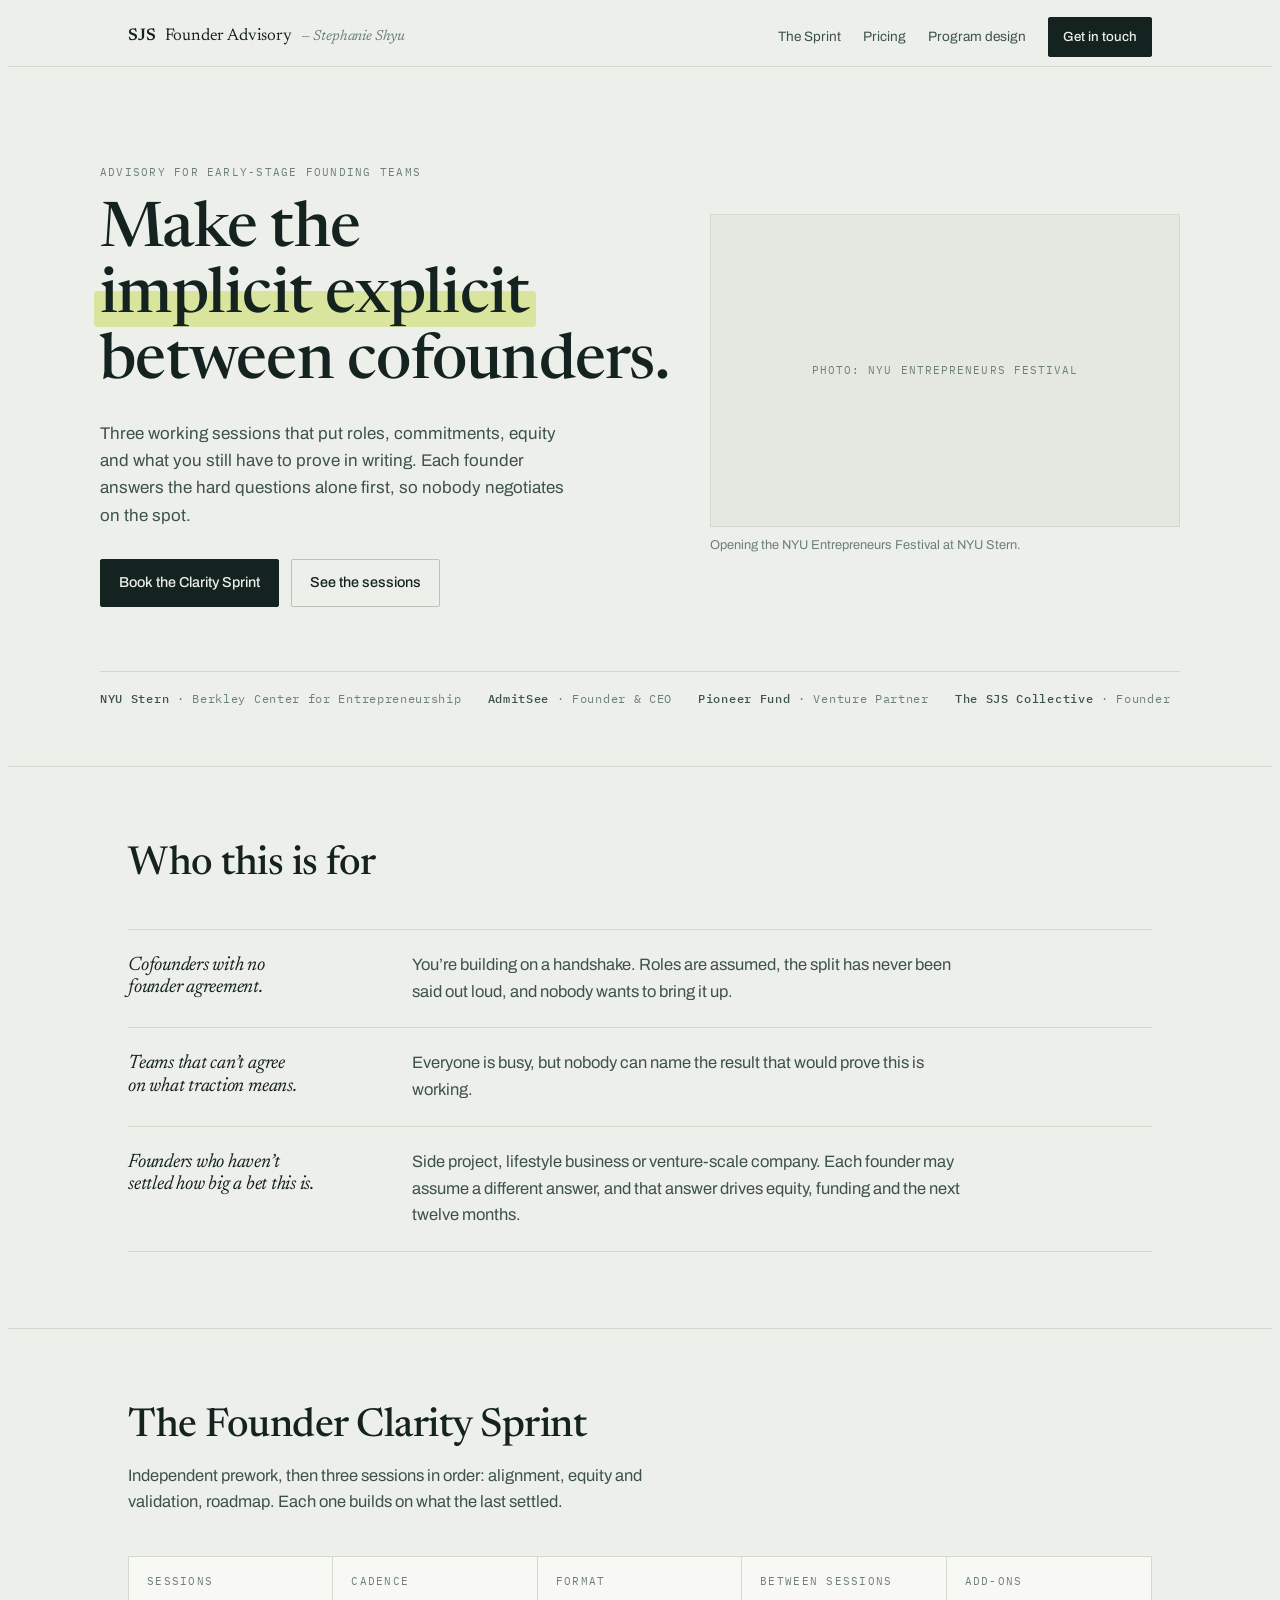
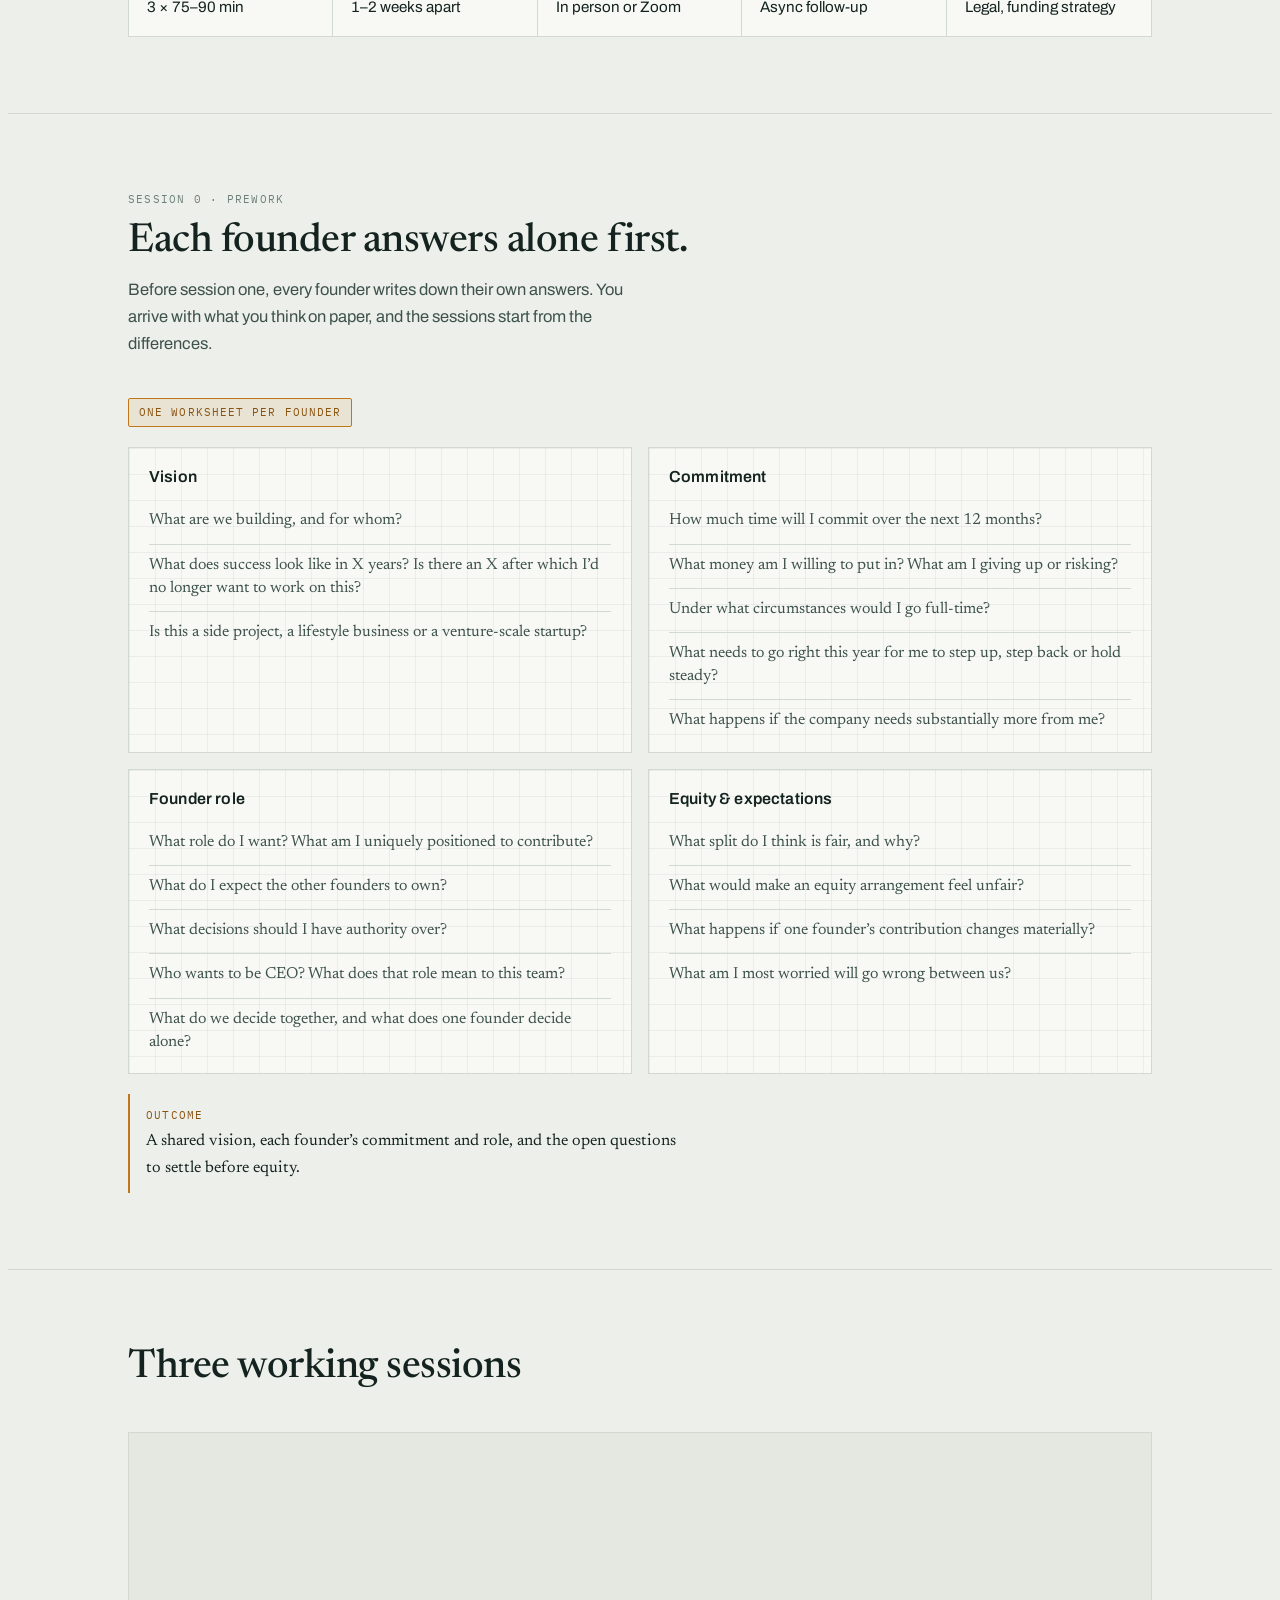
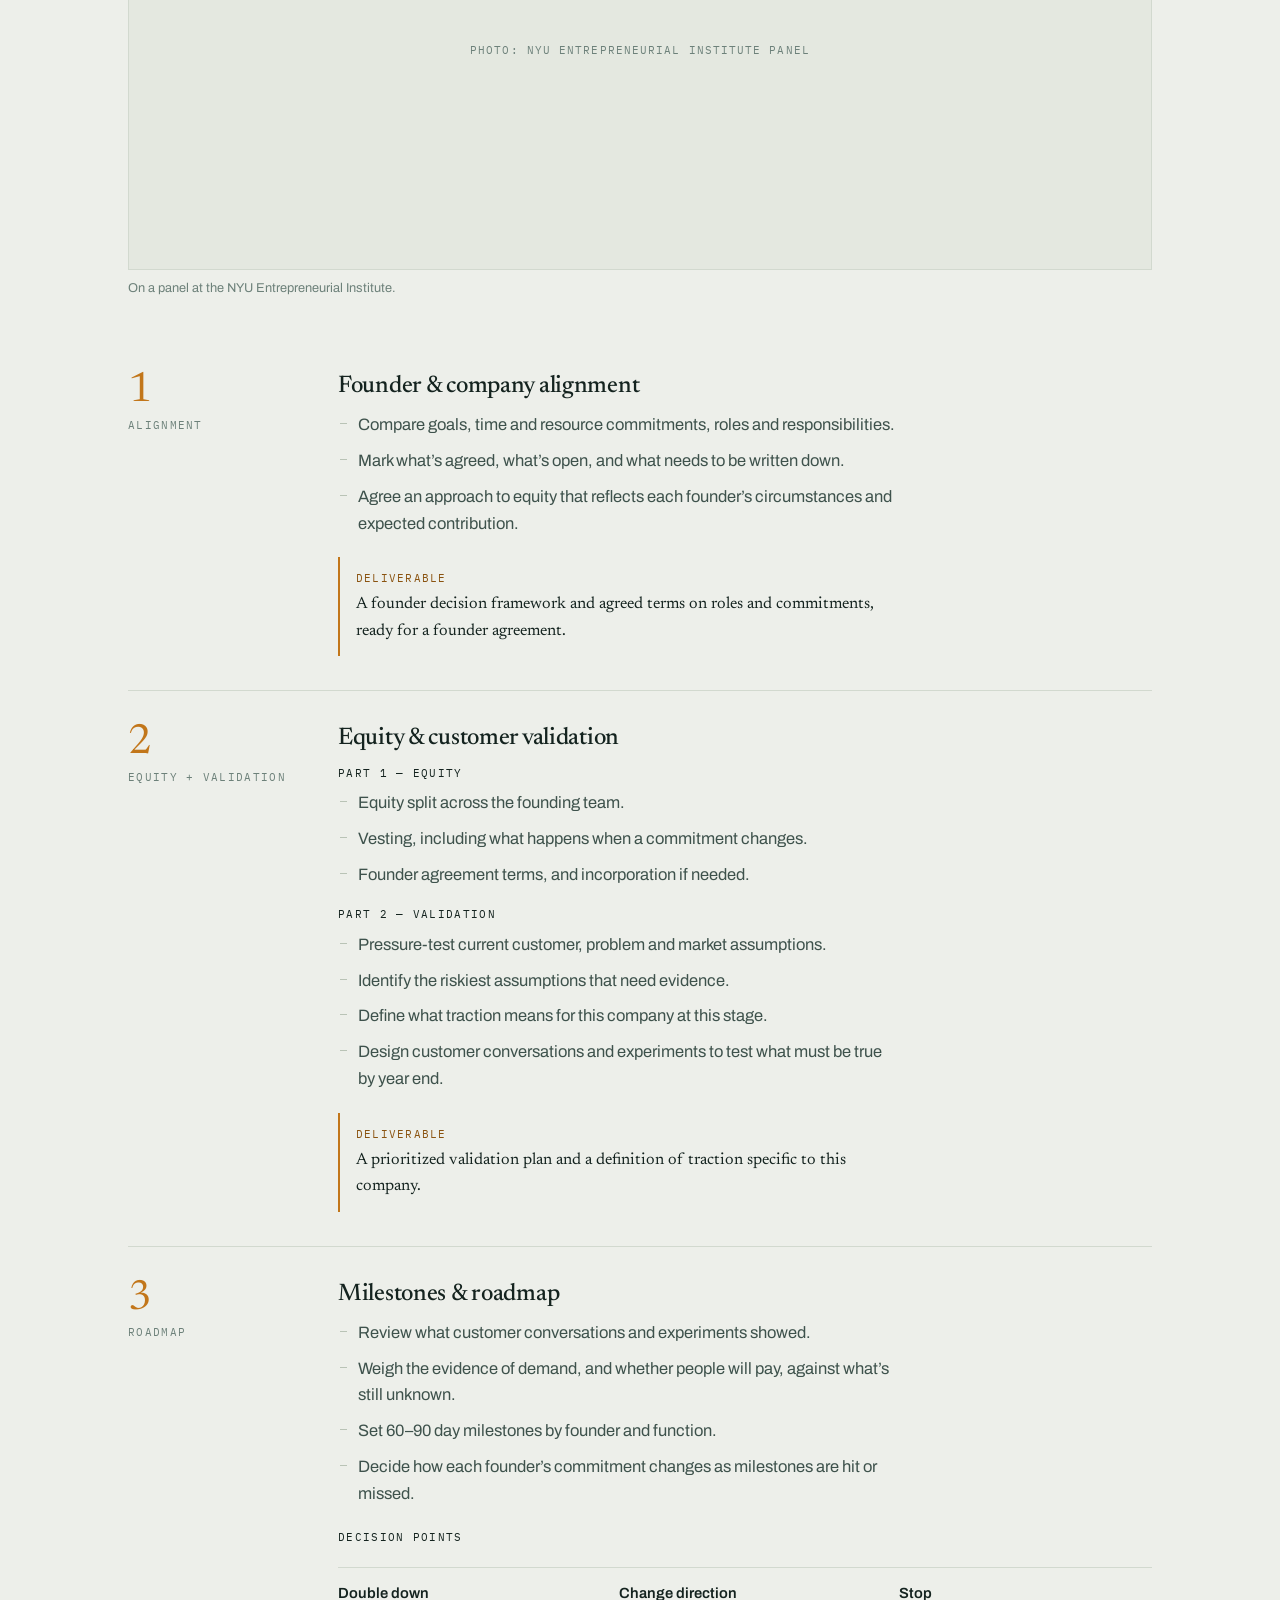
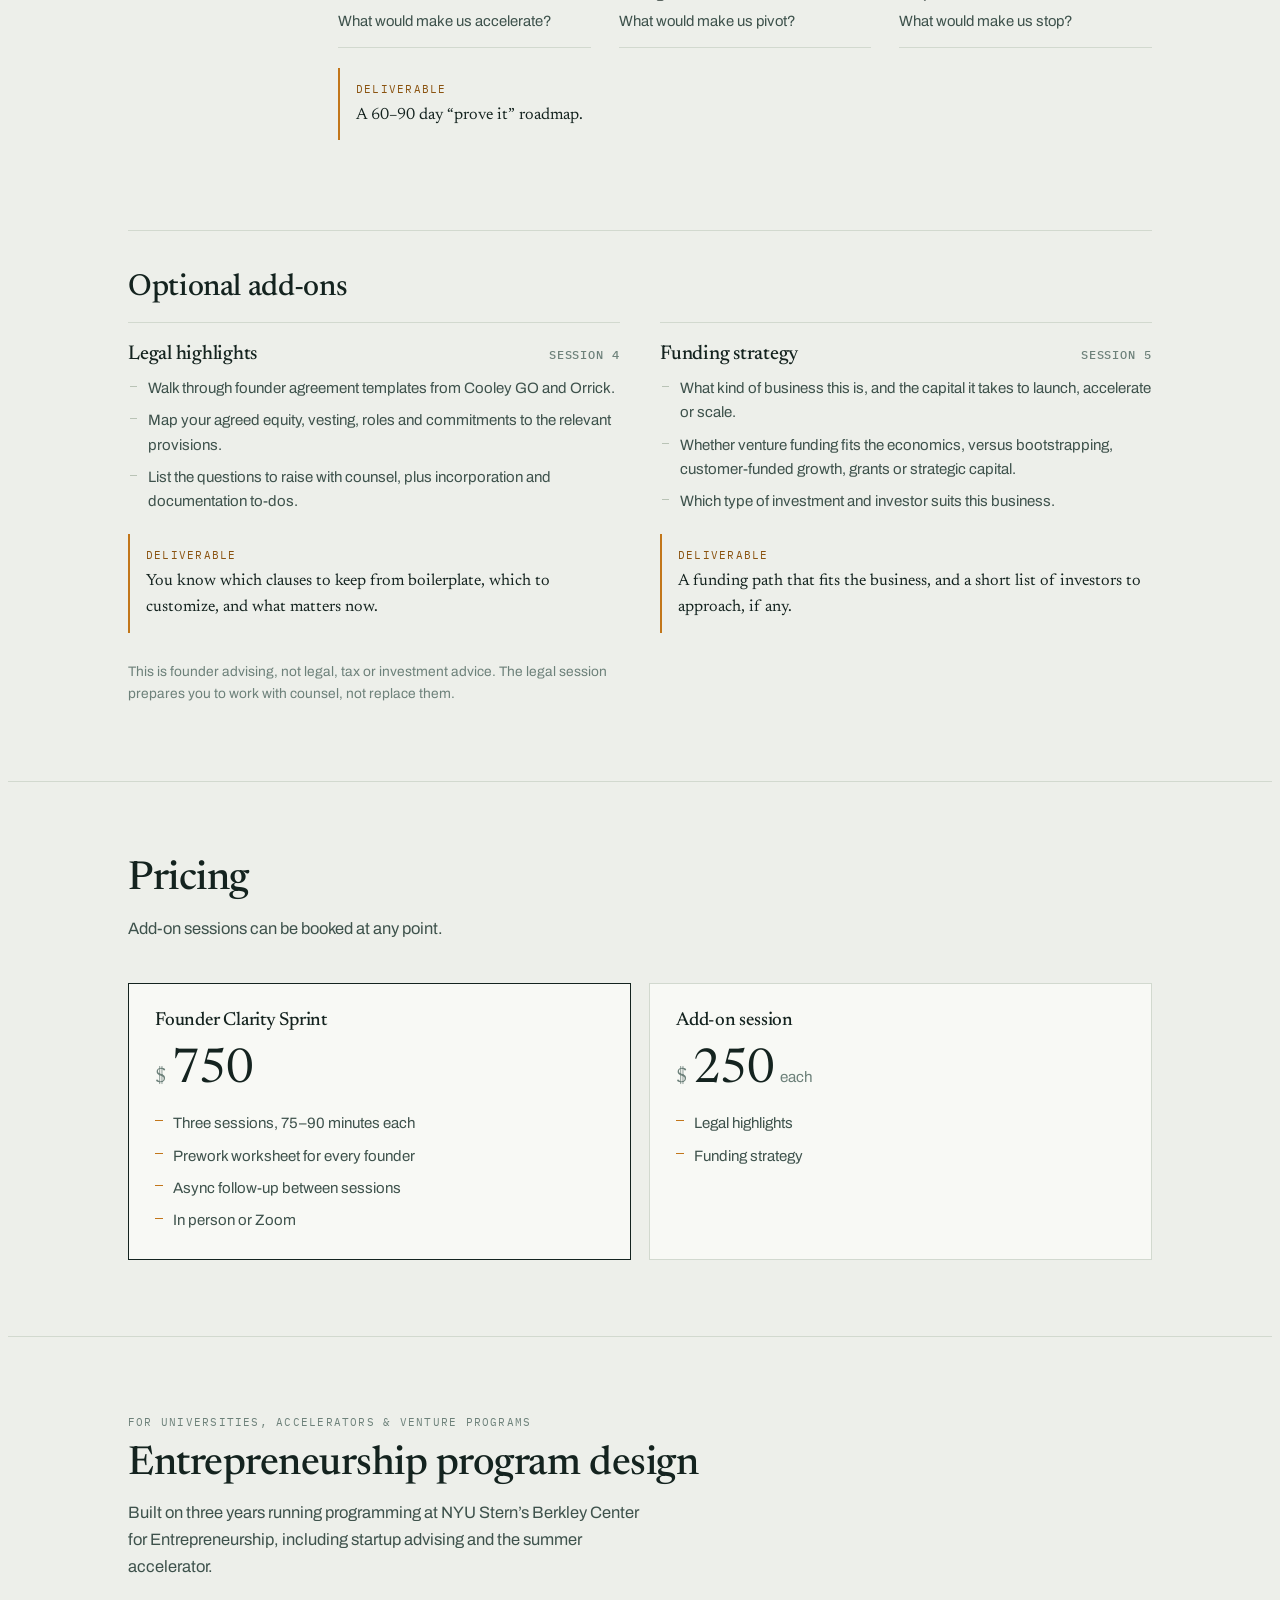
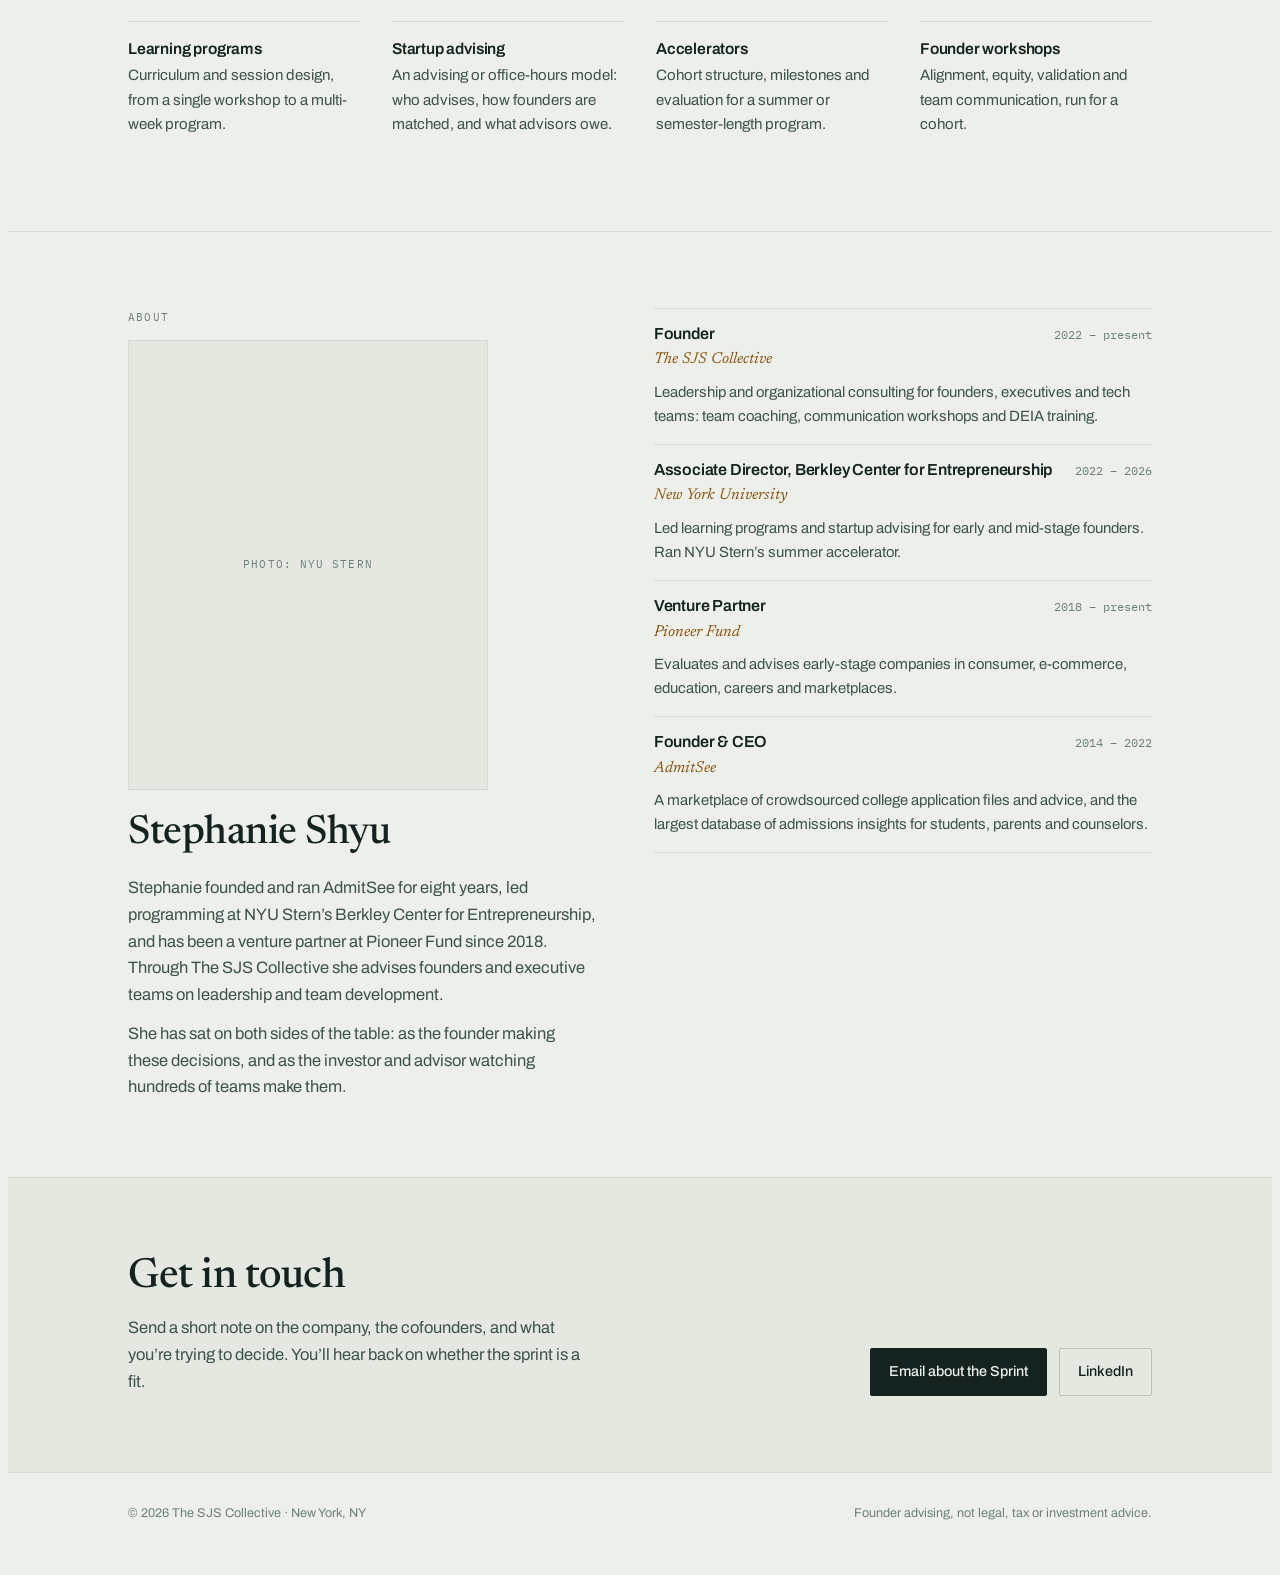
==== index.html @ c68baf1f "Tighten copy and fix layout issues on the main page Copy: cut padding and repetition across the hero" ====
<!doctype html>
<html lang="en">
<head>
<meta charset="utf-8">
<meta name="viewport" content="width=device-width, initial-scale=1">
<title>SJS Founder Advisory &mdash; Stephanie Shyu</title>
<meta name="description" content="Three working sessions for early-stage cofounders: alignment, equity, customer validation and a 60-90 day roadmap. Advisory from Stephanie Shyu.">
<link rel="canonical" href="https://applesandgrits.github.io/sjs-founder-advisory/">
<link rel="icon" href="favicon.svg" type="image/svg+xml">
<meta name="theme-color" content="#EDEFEA" media="(prefers-color-scheme: light)">
<meta name="theme-color" content="#121614" media="(prefers-color-scheme: dark)">
<meta property="og:type" content="website">
<meta property="og:site_name" content="SJS Founder Advisory">
<meta property="og:title" content="SJS Founder Advisory &mdash; Stephanie Shyu">
<meta property="og:description" content="Three working sessions for early-stage cofounders: alignment, equity, customer validation and a 60-90 day roadmap. Advisory from Stephanie Shyu.">
<meta property="og:url" content="https://applesandgrits.github.io/sjs-founder-advisory/">
<meta property="og:image" content="https://applesandgrits.github.io/sjs-founder-advisory/og.png">
<meta property="og:image:width" content="1200">
<meta property="og:image:height" content="630">
<meta name="twitter:card" content="summary_large_image">
<link rel="stylesheet" href="fonts.css">
<style>
:root{
  --paper:#EDEFEA;
  --surface:#F8F9F5;
  --surface-2:#E4E8E0;
  --ink:#14231F;
  --ink-2:#3E524C;
  --ink-3:#6D817A;
  --rule:#D2D9CF;
  --rule-strong:#B9C3B6;
  --accent:#C2761A;
  --accent-ink:#8A5310;
  --accent-soft:rgba(194,118,26,.10);
  --mark:rgba(206,222,110,.62);
  --grid:rgba(20,35,31,.055);

  --f-display:"Newsreader", Georgia, "Times New Roman", serif;
  --f-body:"Archivo", "Helvetica Neue", Arial, sans-serif;
  --f-mono:"IBM Plex Mono", ui-monospace, "SF Mono", Menlo, monospace;

  --col:clamp(320px, 92vw, 1080px);
}
@media (prefers-color-scheme: dark){
  :root:not([data-theme="light"]){
    --paper:#121614;
    --surface:#1A201D;
    --surface-2:#222A26;
    --ink:#E9EEE7;
    --ink-2:#B0BCB5;
    --ink-3:#7F8E87;
    --rule:#2C3531;
    --rule-strong:#3C4741;
    --accent:#E8A33F;
    --accent-ink:#EFB55F;
    --accent-soft:rgba(232,163,63,.12);
    --mark:rgba(232,163,63,.24);
    --grid:rgba(233,238,231,.05);
  }
}
:root[data-theme="dark"]{
  --paper:#121614;
  --surface:#1A201D;
  --surface-2:#222A26;
  --ink:#E9EEE7;
  --ink-2:#B0BCB5;
  --ink-3:#7F8E87;
  --rule:#2C3531;
  --rule-strong:#3C4741;
  --accent:#E8A33F;
  --accent-ink:#EFB55F;
  --accent-soft:rgba(232,163,63,.12);
  --mark:rgba(232,163,63,.24);
  --grid:rgba(233,238,231,.05);
}

*{box-sizing:border-box}
body{
  background:var(--paper);
  color:var(--ink);
  font-family:var(--f-body);
  font-size:16.5px;
  line-height:1.62;
  -webkit-font-smoothing:antialiased;
}
h1,h2,h3,h4{font-family:var(--f-display);font-weight:500;text-wrap:balance;margin:0;line-height:1.14;letter-spacing:-.012em}
p{margin:0}
a{color:var(--accent-ink);text-decoration-thickness:1px;text-underline-offset:3px}
a:hover{color:var(--ink)}
:focus-visible{outline:2px solid var(--accent);outline-offset:3px;border-radius:2px}

.wrap{width:var(--col);margin-inline:auto;padding-inline:clamp(18px,4vw,28px)}
.mono{font-family:var(--f-mono);font-size:.7rem;letter-spacing:.11em;text-transform:uppercase;color:var(--ink-3)}
.num{font-variant-numeric:tabular-nums}

/* header */
header.bar{
  position:sticky;top:0;z-index:20;
  background:var(--paper);
  border-bottom:1px solid var(--rule);
}
.bar-in{display:flex;align-items:center;justify-content:space-between;gap:16px;height:58px}
.brand{display:flex;align-items:baseline;gap:9px;font-family:var(--f-display);font-size:1.06rem;letter-spacing:-.01em;color:var(--ink);text-decoration:none;white-space:nowrap}
.brand b{font-weight:600}
.brand em{font-style:italic;color:var(--ink-3);font-size:.9rem}
.bar-nav{display:flex;align-items:center;gap:22px}
.bar-nav a{font-size:.85rem;color:var(--ink-2);text-decoration:none}
.bar-nav a:hover{color:var(--accent-ink)}
@media (max-width:720px){.bar-nav .hide-sm,.brand em{display:none}}

.btn{
  display:inline-flex;align-items:center;gap:8px;
  font-family:var(--f-body);font-size:.9rem;font-weight:500;
  padding:11px 18px;border-radius:2px;text-decoration:none;
  background:var(--ink);color:var(--paper);border:1px solid var(--ink);
  transition:background .15s ease, color .15s ease, border-color .15s ease;
}
.btn:hover{background:var(--accent-ink);border-color:var(--accent-ink);color:#FFF8EC}
.btn.ghost{background:transparent;color:var(--ink);border-color:var(--rule-strong)}
.btn.ghost:hover{background:var(--surface);color:var(--ink);border-color:var(--ink)}
.btn.sm{padding:8px 14px;font-size:.83rem}
.bar-nav a.btn{color:var(--paper)}
.bar-nav a.btn:hover{color:#FFF8EC}

/* photos */
.photo{margin:0;display:grid;gap:8px}
.photo .ph{aspect-ratio:3/2;background:var(--surface-2);border:1px solid var(--rule);display:grid;place-items:center;padding:16px;text-align:center}
.photo .ph span{font-family:var(--f-mono);font-size:.68rem;letter-spacing:.1em;text-transform:uppercase;color:var(--ink-3)}
.photo img{display:block;width:100%;height:auto;aspect-ratio:3/2;object-fit:cover;border:1px solid var(--rule)}
.photo.wide .ph,.photo.wide img{aspect-ratio:21/9;object-position:50% 35%}
.photo figcaption{font-size:.8rem;color:var(--ink-3)}
.photo.wide{margin-bottom:40px}
.photo.portrait .ph,.photo.portrait img{aspect-ratio:4/5;object-position:60% 30%}

/* hero */
.hero{padding:clamp(52px,8vw,96px) 0 clamp(38px,5vw,58px)}
.hero-grid{display:grid;gap:36px}
@media (min-width:900px){.hero-grid{grid-template-columns:minmax(0,1.1fr) minmax(0,.9fr);align-items:center}}
.hero h1{font-size:clamp(2.3rem,5.4vw,3.9rem);line-height:1.06;max-width:16ch}
.hero .lede{margin-top:22px;max-width:48ch;font-size:1.06rem;color:var(--ink-2)}
.hero .cta{display:flex;flex-wrap:wrap;gap:12px;margin-top:30px}
.hero .kicker{margin-bottom:18px}

.mark{position:relative;white-space:nowrap}
.mark span{position:relative;z-index:1}
.mark::after{content:"";position:absolute;left:-.1em;right:-.1em;bottom:.04em;height:.58em;background:var(--mark);z-index:0;border-radius:.06em}

.creds{
  margin-top:clamp(40px,6vw,64px);padding-top:18px;border-top:1px solid var(--rule);
  display:flex;flex-wrap:wrap;gap:8px 26px;align-items:baseline;
}
.creds .c{font-family:var(--f-mono);font-size:.72rem;letter-spacing:.06em;color:var(--ink-3)}
.creds .c b{color:var(--ink-2);font-weight:500}

/* sections */
section{padding:clamp(48px,6.5vw,76px) 0;border-top:1px solid var(--rule)}
.sec-head{display:flex;flex-direction:column;gap:12px;margin-bottom:clamp(26px,4vw,40px)}
.sec-head h2{font-size:clamp(1.7rem,3.4vw,2.5rem)}
.sec-head p{max-width:58ch;color:var(--ink-2)}

/* fit */
.signals{display:grid;border-top:1px solid var(--rule)}
.signal{display:grid;grid-template-columns:minmax(0,1fr);gap:6px;padding:22px 0;border-bottom:1px solid var(--rule)}
.signal h3{font-size:1.22rem;font-style:italic;font-weight:400}
.signal p{color:var(--ink-2);max-width:62ch}
@media (min-width:760px){
  .signal{grid-template-columns:minmax(0,28ch) minmax(0,1fr);gap:32px;align-items:baseline}
}

/* format meta */
.meta{
  display:grid;grid-template-columns:repeat(auto-fit,minmax(150px,1fr));
  border:1px solid var(--rule);background:var(--surface);margin:0;
}
.meta div{padding:16px 18px;border-right:1px solid var(--rule)}
.meta div:last-child{border-right:0}
.meta dt{font-family:var(--f-mono);font-size:.66rem;letter-spacing:.12em;text-transform:uppercase;color:var(--ink-3);margin-bottom:5px}
.meta dd{margin:0;font-size:.95rem;color:var(--ink);font-variant-numeric:tabular-nums}
@media (max-width:620px){.meta div{border-right:0;border-bottom:1px solid var(--rule)}.meta div:last-child{border-bottom:0}}

/* worksheet */
.sheet-intro{display:flex;flex-wrap:wrap;gap:12px 28px;align-items:baseline;margin-bottom:20px}
.stamp{
  font-family:var(--f-mono);font-size:.68rem;letter-spacing:.1em;text-transform:uppercase;
  color:var(--accent-ink);border:1px solid var(--accent);padding:5px 10px;border-radius:2px;
  background:var(--accent-soft);
}
.sheets{display:grid;gap:16px}
@media (min-width:720px){.sheets{grid-template-columns:repeat(2,minmax(0,1fr))}}
.sheet{
  background:var(--surface);
  background-image:linear-gradient(var(--grid) 1px, transparent 1px),linear-gradient(90deg,var(--grid) 1px, transparent 1px);
  background-size:100% 26px, 26px 100%;
  border:1px solid var(--rule);padding:20px 20px 8px;
}
.sheet h3{font-size:1rem;font-family:var(--f-body);font-weight:600;letter-spacing:.01em;margin-bottom:14px}
.sheet ul{margin:0;padding:0;list-style:none}
.sheet li{
  font-family:var(--f-display);font-size:1rem;line-height:1.45;color:var(--ink-2);
  padding:9px 0 11px;border-bottom:1px solid var(--rule);
}
.sheet li:last-child{border-bottom:0}

/* outcome */
.outcome{
  display:grid;gap:4px;border-left:2px solid var(--accent);
  padding:12px 0 12px 16px;margin-top:20px;
}
.outcome .mono{color:var(--accent-ink)}
.outcome p{font-family:var(--f-display);font-size:1.02rem;color:var(--ink);max-width:60ch}

/* sessions */
.session{
  display:grid;grid-template-columns:minmax(0,1fr);gap:10px 40px;
  padding:34px 0;border-top:1px solid var(--rule);
}
.session:first-child{border-top:0}
.s-rail{display:flex;flex-direction:row;align-items:baseline;gap:12px}
.s-rail .n{font-family:var(--f-display);font-size:2.6rem;line-height:.9;color:var(--accent);font-variant-numeric:tabular-nums}
.s-rail .lbl{font-family:var(--f-mono);font-size:.68rem;letter-spacing:.12em;text-transform:uppercase;color:var(--ink-3)}
.session h3{font-size:1.5rem;margin-bottom:12px}
.session ul{margin:0;padding-left:0;list-style:none;display:grid;gap:9px}
.session li{position:relative;padding-left:20px;color:var(--ink-2);max-width:62ch}
.session li::before{content:"";position:absolute;left:2px;top:.66em;width:7px;height:1px;background:var(--rule-strong)}
.part{margin-top:18px}
.part:first-of-type{margin-top:0}
.ptitle{font-family:var(--f-mono);font-size:.68rem;letter-spacing:.12em;text-transform:uppercase;color:var(--ink);margin-bottom:8px}
@media (min-width:820px){
  .session{grid-template-columns:minmax(0,170px) minmax(0,1fr)}
  .s-rail{flex-direction:column;gap:6px;position:sticky;top:76px;align-self:start}
}

/* decision points */
.fork{display:grid;margin:20px 0 0;border-top:1px solid var(--rule)}
.fork div{padding:14px 0;border-bottom:1px solid var(--rule)}
.fork dt{font-family:var(--f-body);font-weight:600;font-size:.92rem;margin-bottom:3px}
.fork dd{margin:0;color:var(--ink-2);font-size:.93rem}
@media (min-width:760px){
  .fork{grid-template-columns:repeat(3,1fr);gap:0 28px}
}

/* add-ons */
.addons{margin-top:clamp(40px,5vw,56px);padding-top:clamp(28px,4vw,40px);border-top:1px solid var(--rule)}
.addons h2{font-size:clamp(1.4rem,2.6vw,1.9rem);margin-bottom:8px}
.opts{display:grid;gap:0 40px;grid-template-columns:repeat(auto-fit,minmax(min(100%,320px),1fr));margin-top:16px}
.opt{border-top:1px solid var(--rule);padding:20px 0 6px}
.opt h3{font-size:1.25rem;margin-bottom:10px;display:flex;justify-content:space-between;align-items:baseline;gap:12px}
.opt h3 span{font-family:var(--f-mono);font-size:.72rem;color:var(--ink-3);letter-spacing:.08em;text-transform:uppercase}
.opt ul{margin:0;padding-left:0;list-style:none;display:grid;gap:8px}
.opt li{position:relative;padding-left:20px;color:var(--ink-2);font-size:.94rem}
.opt li::before{content:"";position:absolute;left:2px;top:.66em;width:7px;height:1px;background:var(--rule-strong)}
.note{margin-top:22px;font-size:.86rem;color:var(--ink-3);max-width:60ch}

/* pricing */
.price-grid{display:grid;gap:18px;grid-template-columns:repeat(auto-fit,minmax(min(100%,300px),1fr))}
.price{border:1px solid var(--rule);padding:26px;background:var(--surface)}
.price.lead{border-color:var(--ink)}
.price .amt{display:flex;align-items:baseline;gap:6px;font-family:var(--f-display);font-size:3rem;line-height:1;font-variant-numeric:tabular-nums;letter-spacing:-.02em}
.price .amt .cur{font-size:1.3rem;color:var(--ink-3);letter-spacing:0}
.price .amt small{font-size:.95rem;font-family:var(--f-body);color:var(--ink-3);letter-spacing:0}
.price h3{font-size:1.18rem;margin-bottom:16px}
.price ul{margin:16px 0 0;padding-left:0;list-style:none;display:grid;gap:8px;font-size:.94rem;color:var(--ink-2)}
.price li{padding-left:18px;position:relative}
.price li::before{content:"";position:absolute;left:0;top:.62em;width:8px;height:1px;background:var(--accent)}

/* programs */
.prog{display:grid;gap:0 32px;grid-template-columns:repeat(auto-fit,minmax(min(100%,210px),1fr))}
.prog div{padding:18px 0;border-top:1px solid var(--rule)}
.prog h3{font-family:var(--f-body);font-size:.98rem;font-weight:600;margin-bottom:6px}
.prog p{color:var(--ink-2);font-size:.94rem}

/* about */
.about{display:grid;gap:clamp(28px,4vw,52px)}
@media (min-width:900px){.about{grid-template-columns:minmax(0,1fr) minmax(0,1.05fr);align-items:start}}
.role{display:grid;gap:3px;padding:16px 0;border-top:1px solid var(--rule)}
.role:last-child{border-bottom:1px solid var(--rule)}
.role .rt{display:flex;flex-wrap:wrap;justify-content:space-between;gap:6px 16px;align-items:baseline}
.role h3{font-family:var(--f-body);font-size:1rem;font-weight:600}
.role .yr{font-family:var(--f-mono);font-size:.72rem;color:var(--ink-3);font-variant-numeric:tabular-nums;white-space:nowrap}
.role .org{font-family:var(--f-display);font-style:italic;color:var(--accent-ink);font-size:.98rem}
.role p{color:var(--ink-2);font-size:.93rem;margin-top:4px;max-width:56ch}
.about .kicker{margin-bottom:14px}
.about .photo{margin-bottom:22px;max-width:360px}
.about h2{font-size:clamp(1.7rem,3.4vw,2.5rem)}
.about .bio{margin-top:18px;color:var(--ink-2);max-width:52ch}
.about .bio + .bio{margin-top:12px}

/* contact */
.contact{background:var(--surface-2);border-top:1px solid var(--rule)}
.contact-in{display:grid;gap:26px}
@media (min-width:860px){.contact-in{grid-template-columns:minmax(0,1fr) minmax(0,auto);align-items:end}}
.contact h2{font-size:clamp(1.8rem,3.6vw,2.6rem)}
.contact p{color:var(--ink-2);max-width:52ch;margin-top:14px}
.contact .actions{display:flex;flex-wrap:wrap;gap:12px}

footer{padding:30px 0 44px;border-top:1px solid var(--rule)}
.foot-in{display:flex;flex-wrap:wrap;gap:10px 28px;justify-content:space-between;align-items:baseline}
footer small{color:var(--ink-3);font-size:.79rem}
</style>
</head>
<body>

<header class="bar">
  <div class="wrap bar-in">
    <a class="brand" href="#top"><b>SJS</b> Founder Advisory <em>&mdash; Stephanie Shyu</em></a>
    <nav class="bar-nav">
      <a class="hide-sm" href="#sprint">The Sprint</a>
      <a class="hide-sm" href="#pricing">Pricing</a>
      <a class="hide-sm" href="#programs">Program design</a>
      <a class="btn sm" href="#contact">Get in touch</a>
    </nav>
  </div>
</header>

<main id="top">

  <div class="wrap hero">
   <div class="hero-grid">
    <div>
    <p class="mono kicker">Advisory for early-stage founding teams</p>
    <h1>Make the <span class="mark"><span>implicit explicit</span></span> between cofounders.</h1>
    <p class="lede">Three working sessions that put roles, commitments, equity and what you still have to prove in writing. Each founder answers the hard questions alone first, so nobody negotiates on the spot.</p>
    <div class="cta">
      <a class="btn" href="#contact">Book the Clarity Sprint</a>
      <a class="btn ghost" href="#sprint">See the sessions</a>
    </div>
    </div>
    <figure class="photo">
      <div class="ph"><span>Photo: NYU Entrepreneurs Festival</span></div>
      <figcaption>Opening the NYU Entrepreneurs Festival at NYU Stern.</figcaption>
    </figure>
   </div>
    <div class="creds">
      <span class="c"><b>NYU Stern</b> &middot; Berkley Center for Entrepreneurship</span>
      <span class="c"><b>AdmitSee</b> &middot; Founder &amp; CEO</span>
      <span class="c"><b>Pioneer Fund</b> &middot; Venture Partner</span>
      <span class="c"><b>The SJS Collective</b> &middot; Founder</span>
    </div>
  </div>

  <section id="fit">
    <div class="wrap">
      <div class="sec-head">
        <h2>Who this is for</h2>
      </div>
      <div class="signals">
        <div class="signal">
          <h3>Cofounders with no founder agreement.</h3>
          <p>You&rsquo;re building on a handshake. Roles are assumed, the split has never been said out loud, and nobody wants to bring it up.</p>
        </div>
        <div class="signal">
          <h3>Teams that can&rsquo;t agree on what traction means.</h3>
          <p>Everyone is busy, but nobody can name the result that would prove this is working.</p>
        </div>
        <div class="signal">
          <h3>Founders who haven&rsquo;t settled how big a bet this is.</h3>
          <p>Side project, lifestyle business or venture-scale company. Each founder may assume a different answer, and that answer drives equity, funding and the next twelve months.</p>
        </div>
      </div>
    </div>
  </section>

  <section id="sprint">
    <div class="wrap">
      <div class="sec-head">
        <h2>The Founder Clarity Sprint</h2>
        <p>Independent prework, then three sessions in order: alignment, equity and validation, roadmap. Each one builds on what the last settled.</p>
      </div>

      <dl class="meta">
        <div><dt>Sessions</dt><dd class="num">3 &times; 75&ndash;90 min</dd></div>
        <div><dt>Cadence</dt><dd class="num">1&ndash;2 weeks apart</dd></div>
        <div><dt>Format</dt><dd>In person or Zoom</dd></div>
        <div><dt>Between sessions</dt><dd>Async follow-up</dd></div>
        <div><dt>Add-ons</dt><dd>Legal, funding strategy</dd></div>
      </dl>
    </div>
  </section>

  <section id="prework">
    <div class="wrap">
      <div class="sec-head">
        <span class="mono">Session 0 &middot; Prework</span>
        <h2>Each founder answers alone first.</h2>
        <p>Before session one, every founder writes down their own answers. You arrive with what you think on paper, and the sessions start from the differences.</p>
      </div>

      <div class="sheet-intro">
        <span class="stamp">One worksheet per founder</span>
      </div>

      <div class="sheets">
        <div class="sheet">
          <h3>Vision</h3>
          <ul>
            <li>What are we building, and for whom?</li>
            <li>What does success look like in X years? Is there an X after which I&rsquo;d no longer want to work on this?</li>
            <li>Is this a side project, a lifestyle business or a venture-scale startup?</li>
          </ul>
        </div>
        <div class="sheet">
          <h3>Commitment</h3>
          <ul>
            <li>How much time will I commit over the next 12 months?</li>
            <li>What money am I willing to put in? What am I giving up or risking?</li>
            <li>Under what circumstances would I go full-time?</li>
            <li>What needs to go right this year for me to step up, step back or hold steady?</li>
            <li>What happens if the company needs substantially more from me?</li>
          </ul>
        </div>
        <div class="sheet">
          <h3>Founder role</h3>
          <ul>
            <li>What role do I want? What am I uniquely positioned to contribute?</li>
            <li>What do I expect the other founders to own?</li>
            <li>What decisions should I have authority over?</li>
            <li>Who wants to be CEO? What does that role mean to this team?</li>
            <li>What do we decide together, and what does one founder decide alone?</li>
          </ul>
        </div>
        <div class="sheet">
          <h3>Equity &amp; expectations</h3>
          <ul>
            <li>What split do I think is fair, and why?</li>
            <li>What would make an equity arrangement feel unfair?</li>
            <li>What happens if one founder&rsquo;s contribution changes materially?</li>
            <li>What am I most worried will go wrong between us?</li>
          </ul>
        </div>
      </div>

      <div class="outcome">
        <span class="mono">Outcome</span>
        <p>A shared vision, each founder&rsquo;s commitment and role, and the open questions to settle before equity.</p>
      </div>
    </div>
  </section>

  <section id="sessions">
    <div class="wrap">
      <div class="sec-head">
        <h2>Three working sessions</h2>
      </div>
      <figure class="photo wide">
        <div class="ph"><span>Photo: NYU Entrepreneurial Institute panel</span></div>
        <figcaption>On a panel at the NYU Entrepreneurial Institute.</figcaption>
      </figure>

      <div class="sessions">

        <article class="session">
          <div class="s-rail"><span class="n num">1</span><span class="lbl">Alignment</span></div>
          <div>
            <h3>Founder &amp; company alignment</h3>
            <ul>
              <li>Compare goals, time and resource commitments, roles and responsibilities.</li>
              <li>Mark what&rsquo;s agreed, what&rsquo;s open, and what needs to be written down.</li>
              <li>Agree an approach to equity that reflects each founder&rsquo;s circumstances and expected contribution.</li>
            </ul>
            <div class="outcome">
              <span class="mono">Deliverable</span>
              <p>A founder decision framework and agreed terms on roles and commitments, ready for a founder agreement.</p>
            </div>
          </div>
        </article>

        <article class="session">
          <div class="s-rail"><span class="n num">2</span><span class="lbl">Equity + validation</span></div>
          <div>
            <h3>Equity &amp; customer validation</h3>
            <div class="part">
              <div class="ptitle">Part 1 &mdash; Equity</div>
              <ul>
                <li>Equity split across the founding team.</li>
                <li>Vesting, including what happens when a commitment changes.</li>
                <li>Founder agreement terms, and incorporation if needed.</li>
              </ul>
            </div>
            <div class="part">
              <div class="ptitle">Part 2 &mdash; Validation</div>
              <ul>
                <li>Pressure-test current customer, problem and market assumptions.</li>
                <li>Identify the riskiest assumptions that need evidence.</li>
                <li>Define what traction means for this company at this stage.</li>
                <li>Design customer conversations and experiments to test what must be true by year end.</li>
              </ul>
            </div>
            <div class="outcome">
              <span class="mono">Deliverable</span>
              <p>A prioritized validation plan and a definition of traction specific to this company.</p>
            </div>
          </div>
        </article>

        <article class="session">
          <div class="s-rail"><span class="n num">3</span><span class="lbl">Roadmap</span></div>
          <div>
            <h3>Milestones &amp; roadmap</h3>
            <ul>
              <li>Review what customer conversations and experiments showed.</li>
              <li>Weigh the evidence of demand, and whether people will pay, against what&rsquo;s still unknown.</li>
              <li>Set 60&ndash;90 day milestones by founder and function.</li>
              <li>Decide how each founder&rsquo;s commitment changes as milestones are hit or missed.</li>
            </ul>
            <div class="ptitle" style="margin-top:22px">Decision points</div>
            <dl class="fork">
              <div><dt>Double down</dt><dd>What would make us accelerate?</dd></div>
              <div><dt>Change direction</dt><dd>What would make us pivot?</dd></div>
              <div><dt>Stop</dt><dd>What would make us stop?</dd></div>
            </dl>
            <div class="outcome">
              <span class="mono">Deliverable</span>
              <p>A 60&ndash;90 day &ldquo;prove it&rdquo; roadmap.</p>
            </div>
          </div>
        </article>

      </div>

      <div class="addons">
        <h2>Optional add-ons</h2>
        <div class="opts">
          <div class="opt">
            <h3>Legal highlights <span>Session 4</span></h3>
            <ul>
              <li>Walk through founder agreement templates from Cooley GO and Orrick.</li>
              <li>Map your agreed equity, vesting, roles and commitments to the relevant provisions.</li>
              <li>List the questions to raise with counsel, plus incorporation and documentation to-dos.</li>
            </ul>
            <div class="outcome">
              <span class="mono">Deliverable</span>
              <p>You know which clauses to keep from boilerplate, which to customize, and what matters now.</p>
            </div>
          </div>
          <div class="opt">
            <h3>Funding strategy <span>Session 5</span></h3>
            <ul>
              <li>What kind of business this is, and the capital it takes to launch, accelerate or scale.</li>
              <li>Whether venture funding fits the economics, versus bootstrapping, customer-funded growth, grants or strategic capital.</li>
              <li>Which type of investment and investor suits this business.</li>
            </ul>
            <div class="outcome">
              <span class="mono">Deliverable</span>
              <p>A funding path that fits the business, and a short list of investors to approach, if any.</p>
            </div>
          </div>
        </div>
        <p class="note">This is founder advising, not legal, tax or investment advice. The legal session prepares you to work with counsel, not replace them.</p>
      </div>
    </div>
  </section>

  <section id="pricing">
    <div class="wrap">
      <div class="sec-head">
        <h2>Pricing</h2>
        <p>Add-on sessions can be booked at any point.</p>
      </div>
      <div class="price-grid">
        <div class="price lead">
          <h3>Founder Clarity Sprint</h3>
          <div class="amt"><span class="cur">$</span>750</div>
          <ul>
            <li>Three sessions, 75&ndash;90 minutes each</li>
            <li>Prework worksheet for every founder</li>
            <li>Async follow-up between sessions</li>
            <li>In person or Zoom</li>
          </ul>
        </div>
        <div class="price">
          <h3>Add-on session</h3>
          <div class="amt"><span class="cur">$</span>250 <small>each</small></div>
          <ul>
            <li>Legal highlights</li>
            <li>Funding strategy</li>
          </ul>
        </div>
      </div>
    </div>
  </section>

  <section id="programs">
    <div class="wrap">
      <div class="sec-head">
        <span class="mono">For universities, accelerators &amp; venture programs</span>
        <h2>Entrepreneurship program design</h2>
        <p>Built on three years running programming at NYU Stern&rsquo;s Berkley Center for Entrepreneurship, including startup advising and the summer accelerator.</p>
      </div>
      <div class="prog">
        <div>
          <h3>Learning programs</h3>
          <p>Curriculum and session design, from a single workshop to a multi-week program.</p>
        </div>
        <div>
          <h3>Startup advising</h3>
          <p>An advising or office-hours model: who advises, how founders are matched, and what advisors owe.</p>
        </div>
        <div>
          <h3>Accelerators</h3>
          <p>Cohort structure, milestones and evaluation for a summer or semester-length program.</p>
        </div>
        <div>
          <h3>Founder workshops</h3>
          <p>Alignment, equity, validation and team communication, run for a cohort.</p>
        </div>
      </div>
    </div>
  </section>

  <section id="about">
    <div class="wrap about">
      <div>
        <p class="mono kicker">About</p>
        <figure class="photo portrait">
          <div class="ph"><span>Photo: NYU Stern</span></div>
        </figure>
        <h2>Stephanie Shyu</h2>
        <p class="bio">Stephanie founded and ran AdmitSee for eight years, led programming at NYU Stern&rsquo;s Berkley Center for Entrepreneurship, and has been a venture partner at Pioneer Fund since 2018. Through The SJS Collective she advises founders and executive teams on leadership and team development.</p>
        <p class="bio">She has sat on both sides of the table: as the founder making these decisions, and as the investor and advisor watching hundreds of teams make them.</p>
      </div>
      <div class="roles">
        <div class="role">
          <div class="rt"><h3>Founder</h3><span class="yr num">2022 &ndash; present</span></div>
          <div class="org">The SJS Collective</div>
          <p>Leadership and organizational consulting for founders, executives and tech teams: team coaching, communication workshops and DEIA training.</p>
        </div>
        <div class="role">
          <div class="rt"><h3>Associate Director, Berkley Center for Entrepreneurship</h3><span class="yr num">2022 &ndash; 2026</span></div>
          <div class="org">New York University</div>
          <p>Led learning programs and startup advising for early and mid-stage founders. Ran NYU Stern&rsquo;s summer accelerator.</p>
        </div>
        <div class="role">
          <div class="rt"><h3>Venture Partner</h3><span class="yr num">2018 &ndash; present</span></div>
          <div class="org">Pioneer Fund</div>
          <p>Evaluates and advises early-stage companies in consumer, e-commerce, education, careers and marketplaces.</p>
        </div>
        <div class="role">
          <div class="rt"><h3>Founder &amp; CEO</h3><span class="yr num">2014 &ndash; 2022</span></div>
          <div class="org">AdmitSee</div>
          <p>A marketplace of crowdsourced college application files and advice, and the largest database of admissions insights for students, parents and counselors.</p>
        </div>
      </div>
    </div>
  </section>

  <section id="contact" class="contact">
    <div class="wrap contact-in">
      <div>
        <h2>Get in touch</h2>
        <p>Send a short note on the company, the cofounders, and what you&rsquo;re trying to decide. You&rsquo;ll hear back on whether the sprint is a fit.</p>
      </div>
      <div class="actions">
        <a class="btn" href="mailto:hello@sjscollective.com?subject=Founder%20Clarity%20Sprint%20inquiry&amp;body=Company%3A%0ACofounders%3A%0AStage%3A%0AWhat%20we%27re%20trying%20to%20decide%3A%0A">Email about the Sprint</a>
        <a class="btn ghost" href="https://www.linkedin.com/in/stephjshyu/" target="_blank" rel="noopener">LinkedIn</a>
      </div>
    </div>
  </section>

</main>

<footer>
  <div class="wrap foot-in">
    <small>&copy; 2026 The SJS Collective &middot; New York, NY</small>
    <small>Founder advising, not legal, tax or investment advice.</small>
  </div>
</footer>
</body>
</html>
---- fonts.css ----
/* latin-ext */
@font-face {
  font-family: 'Archivo';
  font-style: normal;
  font-weight: 400;
  font-stretch: 100%;
  font-display: swap;
  src: url(fonts/k3kPo8UDI-1M0wlSV9XAw6lQkqWY8Q82sLyTOxK-vA.woff2) format('woff2');
  unicode-range: U+0100-02BA, U+02BD-02C5, U+02C7-02CC, U+02CE-02D7, U+02DD-02FF, U+0304, U+0308, U+0329, U+1D00-1DBF, U+1E00-1E9F, U+1EF2-1EFF, U+2020, U+20A0-20AB, U+20AD-20C0, U+2113, U+2C60-2C7F, U+A720-A7FF;
}

/* latin */
@font-face {
  font-family: 'Archivo';
  font-style: normal;
  font-weight: 400;
  font-stretch: 100%;
  font-display: swap;
  src: url(fonts/k3kPo8UDI-1M0wlSV9XAw6lQkqWY8Q82sLydOxI.woff2) format('woff2');
  unicode-range: U+0000-00FF, U+0131, U+0152-0153, U+02BB-02BC, U+02C6, U+02DA, U+02DC, U+0304, U+0308, U+0329, U+2000-206F, U+20AC, U+2122, U+2191, U+2193, U+2212, U+2215, U+FEFF, U+FFFD;
}

/* latin-ext */
@font-face {
  font-family: 'Archivo';
  font-style: normal;
  font-weight: 500;
  font-stretch: 100%;
  font-display: swap;
  src: url(fonts/k3kPo8UDI-1M0wlSV9XAw6lQkqWY8Q82sLyTOxK-vA.woff2) format('woff2');
  unicode-range: U+0100-02BA, U+02BD-02C5, U+02C7-02CC, U+02CE-02D7, U+02DD-02FF, U+0304, U+0308, U+0329, U+1D00-1DBF, U+1E00-1E9F, U+1EF2-1EFF, U+2020, U+20A0-20AB, U+20AD-20C0, U+2113, U+2C60-2C7F, U+A720-A7FF;
}

/* latin */
@font-face {
  font-family: 'Archivo';
  font-style: normal;
  font-weight: 500;
  font-stretch: 100%;
  font-display: swap;
  src: url(fonts/k3kPo8UDI-1M0wlSV9XAw6lQkqWY8Q82sLydOxI.woff2) format('woff2');
  unicode-range: U+0000-00FF, U+0131, U+0152-0153, U+02BB-02BC, U+02C6, U+02DA, U+02DC, U+0304, U+0308, U+0329, U+2000-206F, U+20AC, U+2122, U+2191, U+2193, U+2212, U+2215, U+FEFF, U+FFFD;
}

/* latin-ext */
@font-face {
  font-family: 'Archivo';
  font-style: normal;
  font-weight: 600;
  font-stretch: 100%;
  font-display: swap;
  src: url(fonts/k3kPo8UDI-1M0wlSV9XAw6lQkqWY8Q82sLyTOxK-vA.woff2) format('woff2');
  unicode-range: U+0100-02BA, U+02BD-02C5, U+02C7-02CC, U+02CE-02D7, U+02DD-02FF, U+0304, U+0308, U+0329, U+1D00-1DBF, U+1E00-1E9F, U+1EF2-1EFF, U+2020, U+20A0-20AB, U+20AD-20C0, U+2113, U+2C60-2C7F, U+A720-A7FF;
}

/* latin */
@font-face {
  font-family: 'Archivo';
  font-style: normal;
  font-weight: 600;
  font-stretch: 100%;
  font-display: swap;
  src: url(fonts/k3kPo8UDI-1M0wlSV9XAw6lQkqWY8Q82sLydOxI.woff2) format('woff2');
  unicode-range: U+0000-00FF, U+0131, U+0152-0153, U+02BB-02BC, U+02C6, U+02DA, U+02DC, U+0304, U+0308, U+0329, U+2000-206F, U+20AC, U+2122, U+2191, U+2193, U+2212, U+2215, U+FEFF, U+FFFD;
}

/* latin-ext */
@font-face {
  font-family: 'IBM Plex Mono';
  font-style: normal;
  font-weight: 400;
  font-display: swap;
  src: url(fonts/-F63fjptAgt5VM-kVkqdyU8n1iEq129k.woff2) format('woff2');
  unicode-range: U+0100-02BA, U+02BD-02C5, U+02C7-02CC, U+02CE-02D7, U+02DD-02FF, U+0304, U+0308, U+0329, U+1D00-1DBF, U+1E00-1E9F, U+1EF2-1EFF, U+2020, U+20A0-20AB, U+20AD-20C0, U+2113, U+2C60-2C7F, U+A720-A7FF;
}

/* latin */
@font-face {
  font-family: 'IBM Plex Mono';
  font-style: normal;
  font-weight: 400;
  font-display: swap;
  src: url(fonts/-F63fjptAgt5VM-kVkqdyU8n1i8q1w.woff2) format('woff2');
  unicode-range: U+0000-00FF, U+0131, U+0152-0153, U+02BB-02BC, U+02C6, U+02DA, U+02DC, U+0304, U+0308, U+0329, U+2000-206F, U+20AC, U+2122, U+2191, U+2193, U+2212, U+2215, U+FEFF, U+FFFD;
}

/* latin-ext */
@font-face {
  font-family: 'IBM Plex Mono';
  font-style: normal;
  font-weight: 500;
  font-display: swap;
  src: url(fonts/-F6qfjptAgt5VM-kVkqdyU8n3twJwl5FgtIU.woff2) format('woff2');
  unicode-range: U+0100-02BA, U+02BD-02C5, U+02C7-02CC, U+02CE-02D7, U+02DD-02FF, U+0304, U+0308, U+0329, U+1D00-1DBF, U+1E00-1E9F, U+1EF2-1EFF, U+2020, U+20A0-20AB, U+20AD-20C0, U+2113, U+2C60-2C7F, U+A720-A7FF;
}

/* latin */
@font-face {
  font-family: 'IBM Plex Mono';
  font-style: normal;
  font-weight: 500;
  font-display: swap;
  src: url(fonts/-F6qfjptAgt5VM-kVkqdyU8n3twJwlBFgg.woff2) format('woff2');
  unicode-range: U+0000-00FF, U+0131, U+0152-0153, U+02BB-02BC, U+02C6, U+02DA, U+02DC, U+0304, U+0308, U+0329, U+2000-206F, U+20AC, U+2122, U+2191, U+2193, U+2212, U+2215, U+FEFF, U+FFFD;
}

/* latin-ext */
@font-face {
  font-family: 'Newsreader';
  font-style: italic;
  font-weight: 400;
  font-display: swap;
  src: url(fonts/cY9CfjOCX1hbuyalUrK439vCgIhCFpY.woff2) format('woff2');
  unicode-range: U+0100-02BA, U+02BD-02C5, U+02C7-02CC, U+02CE-02D7, U+02DD-02FF, U+0304, U+0308, U+0329, U+1D00-1DBF, U+1E00-1E9F, U+1EF2-1EFF, U+2020, U+20A0-20AB, U+20AD-20C0, U+2113, U+2C60-2C7F, U+A720-A7FF;
}

/* latin */
@font-face {
  font-family: 'Newsreader';
  font-style: italic;
  font-weight: 400;
  font-display: swap;
  src: url(fonts/cY9CfjOCX1hbuyalUrK439vCjohC.woff2) format('woff2');
  unicode-range: U+0000-00FF, U+0131, U+0152-0153, U+02BB-02BC, U+02C6, U+02DA, U+02DC, U+0304, U+0308, U+0329, U+2000-206F, U+20AC, U+2122, U+2191, U+2193, U+2212, U+2215, U+FEFF, U+FFFD;
}

/* latin-ext */
@font-face {
  font-family: 'Newsreader';
  font-style: italic;
  font-weight: 500;
  font-display: swap;
  src: url(fonts/cY9CfjOCX1hbuyalUrK439vCgIhCFpY.woff2) format('woff2');
  unicode-range: U+0100-02BA, U+02BD-02C5, U+02C7-02CC, U+02CE-02D7, U+02DD-02FF, U+0304, U+0308, U+0329, U+1D00-1DBF, U+1E00-1E9F, U+1EF2-1EFF, U+2020, U+20A0-20AB, U+20AD-20C0, U+2113, U+2C60-2C7F, U+A720-A7FF;
}

/* latin */
@font-face {
  font-family: 'Newsreader';
  font-style: italic;
  font-weight: 500;
  font-display: swap;
  src: url(fonts/cY9CfjOCX1hbuyalUrK439vCjohC.woff2) format('woff2');
  unicode-range: U+0000-00FF, U+0131, U+0152-0153, U+02BB-02BC, U+02C6, U+02DA, U+02DC, U+0304, U+0308, U+0329, U+2000-206F, U+20AC, U+2122, U+2191, U+2193, U+2212, U+2215, U+FEFF, U+FFFD;
}

/* latin-ext */
@font-face {
  font-family: 'Newsreader';
  font-style: normal;
  font-weight: 400;
  font-display: swap;
  src: url(fonts/cY9AfjOCX1hbuyalUrK439DyjJBG.woff2) format('woff2');
  unicode-range: U+0100-02BA, U+02BD-02C5, U+02C7-02CC, U+02CE-02D7, U+02DD-02FF, U+0304, U+0308, U+0329, U+1D00-1DBF, U+1E00-1E9F, U+1EF2-1EFF, U+2020, U+20A0-20AB, U+20AD-20C0, U+2113, U+2C60-2C7F, U+A720-A7FF;
}

/* latin */
@font-face {
  font-family: 'Newsreader';
  font-style: normal;
  font-weight: 400;
  font-display: swap;
  src: url(fonts/cY9AfjOCX1hbuyalUrK4397yjA.woff2) format('woff2');
  unicode-range: U+0000-00FF, U+0131, U+0152-0153, U+02BB-02BC, U+02C6, U+02DA, U+02DC, U+0304, U+0308, U+0329, U+2000-206F, U+20AC, U+2122, U+2191, U+2193, U+2212, U+2215, U+FEFF, U+FFFD;
}

/* latin-ext */
@font-face {
  font-family: 'Newsreader';
  font-style: normal;
  font-weight: 500;
  font-display: swap;
  src: url(fonts/cY9AfjOCX1hbuyalUrK439DyjJBG.woff2) format('woff2');
  unicode-range: U+0100-02BA, U+02BD-02C5, U+02C7-02CC, U+02CE-02D7, U+02DD-02FF, U+0304, U+0308, U+0329, U+1D00-1DBF, U+1E00-1E9F, U+1EF2-1EFF, U+2020, U+20A0-20AB, U+20AD-20C0, U+2113, U+2C60-2C7F, U+A720-A7FF;
}

/* latin */
@font-face {
  font-family: 'Newsreader';
  font-style: normal;
  font-weight: 500;
  font-display: swap;
  src: url(fonts/cY9AfjOCX1hbuyalUrK4397yjA.woff2) format('woff2');
  unicode-range: U+0000-00FF, U+0131, U+0152-0153, U+02BB-02BC, U+02C6, U+02DA, U+02DC, U+0304, U+0308, U+0329, U+2000-206F, U+20AC, U+2122, U+2191, U+2193, U+2212, U+2215, U+FEFF, U+FFFD;
}

/* latin-ext */
@font-face {
  font-family: 'Newsreader';
  font-style: normal;
  font-weight: 600;
  font-display: swap;
  src: url(fonts/cY9AfjOCX1hbuyalUrK439DyjJBG.woff2) format('woff2');
  unicode-range: U+0100-02BA, U+02BD-02C5, U+02C7-02CC, U+02CE-02D7, U+02DD-02FF, U+0304, U+0308, U+0329, U+1D00-1DBF, U+1E00-1E9F, U+1EF2-1EFF, U+2020, U+20A0-20AB, U+20AD-20C0, U+2113, U+2C60-2C7F, U+A720-A7FF;
}

/* latin */
@font-face {
  font-family: 'Newsreader';
  font-style: normal;
  font-weight: 600;
  font-display: swap;
  src: url(fonts/cY9AfjOCX1hbuyalUrK4397yjA.woff2) format('woff2');
  unicode-range: U+0000-00FF, U+0131, U+0152-0153, U+02BB-02BC, U+02C6, U+02DA, U+02DC, U+0304, U+0308, U+0329, U+2000-206F, U+20AC, U+2122, U+2191, U+2193, U+2212, U+2215, U+FEFF, U+FFFD;
}
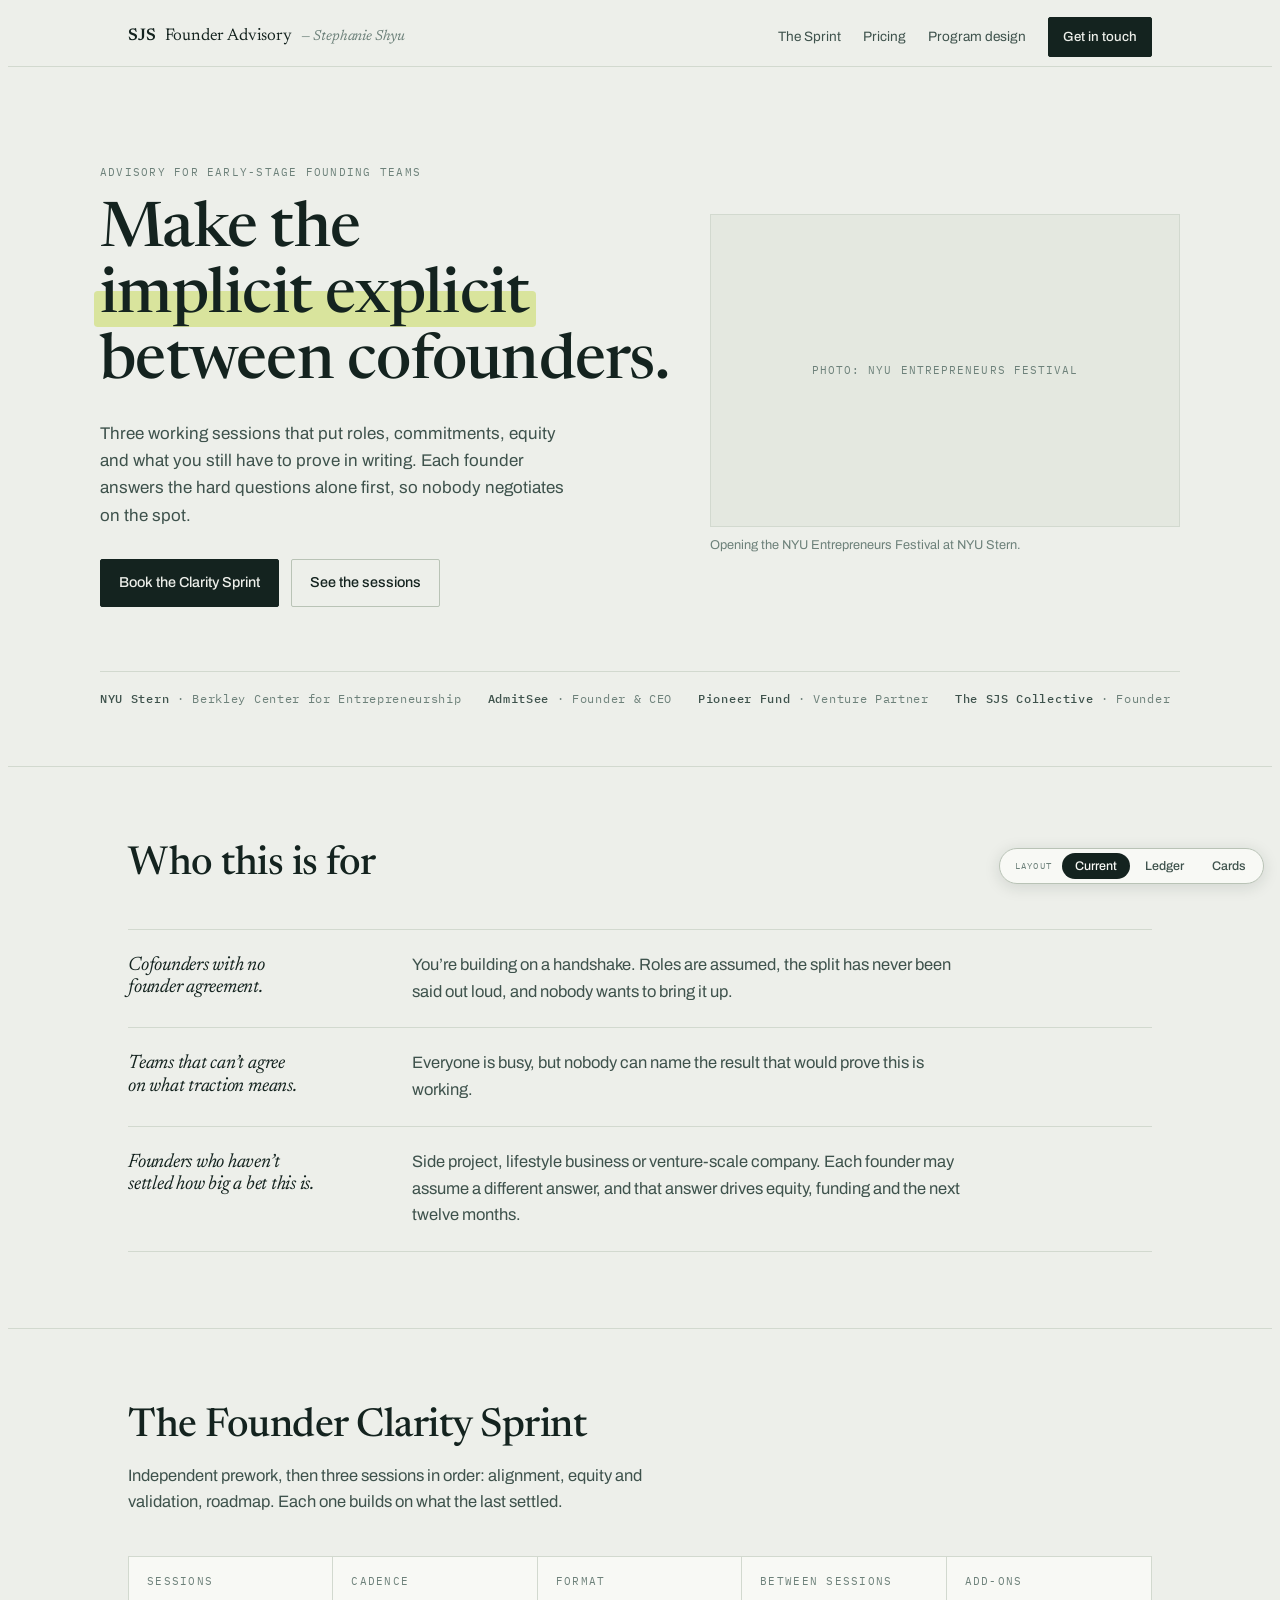
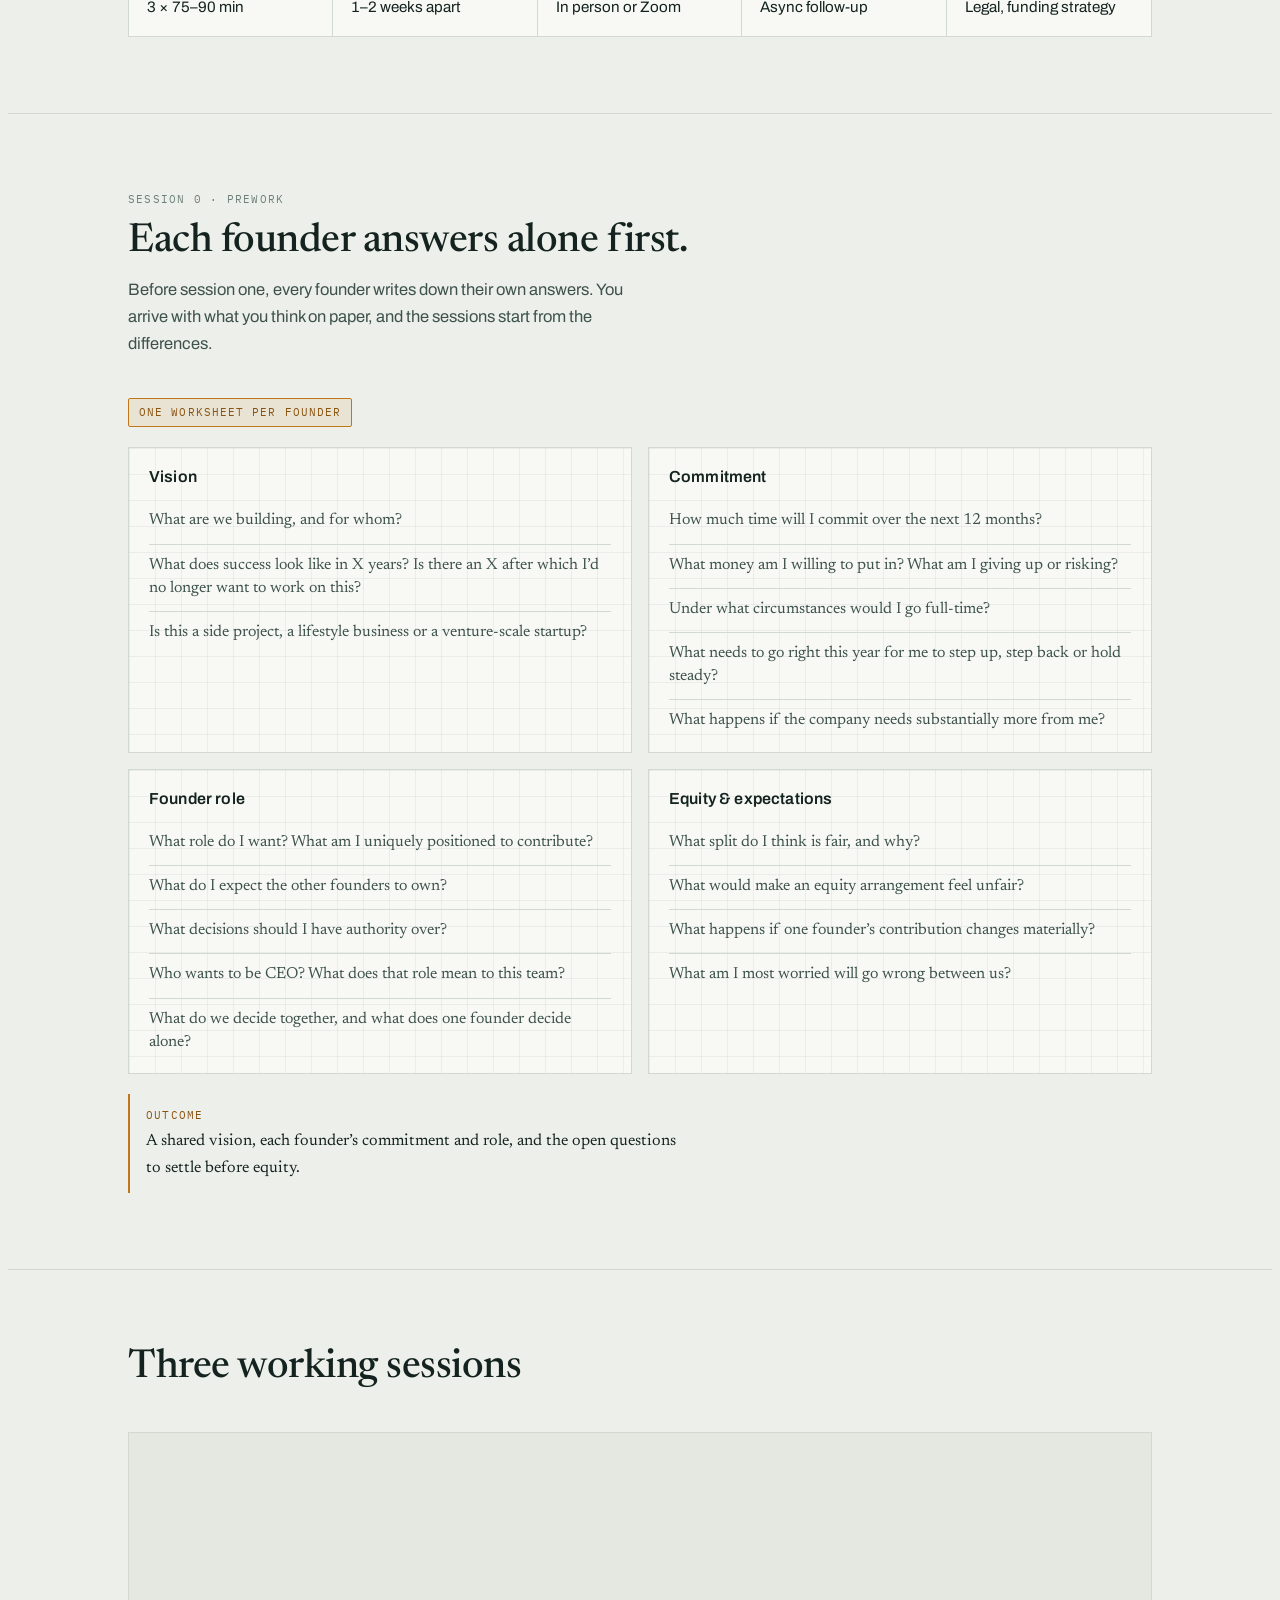
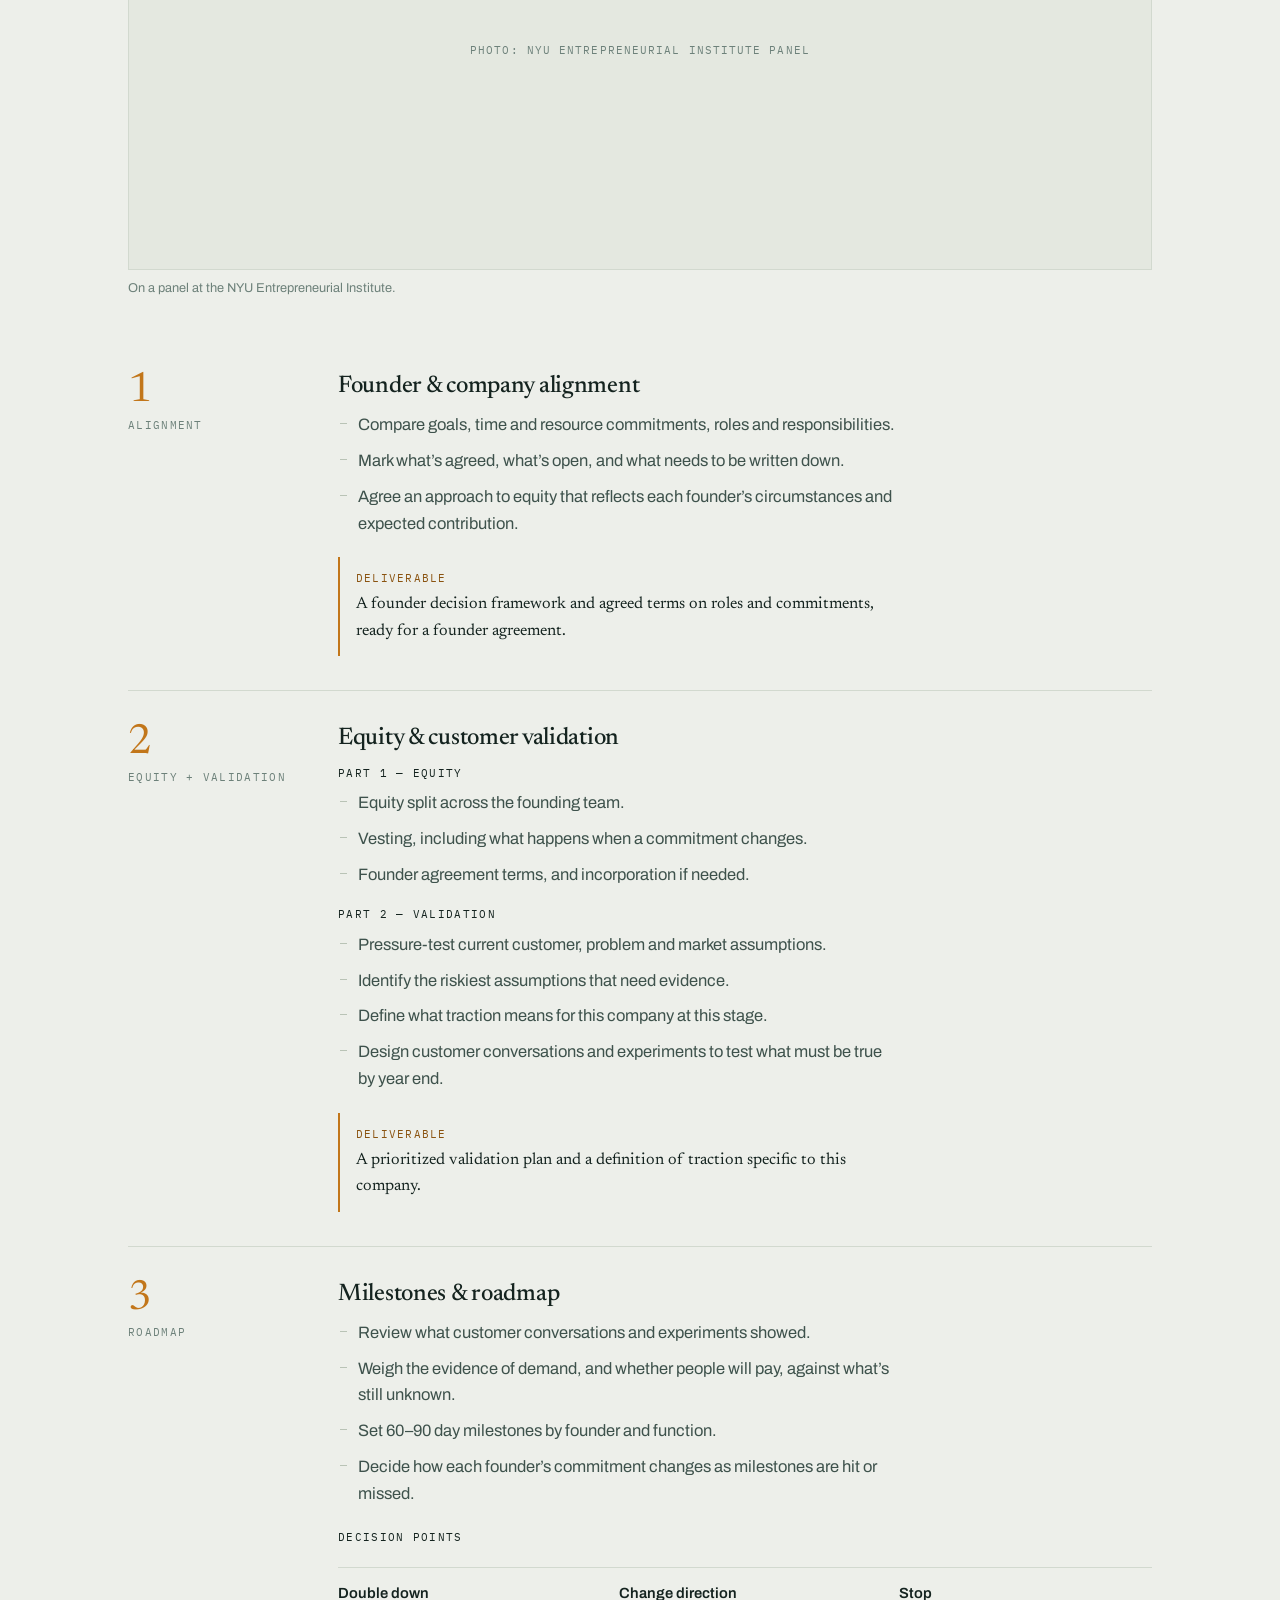
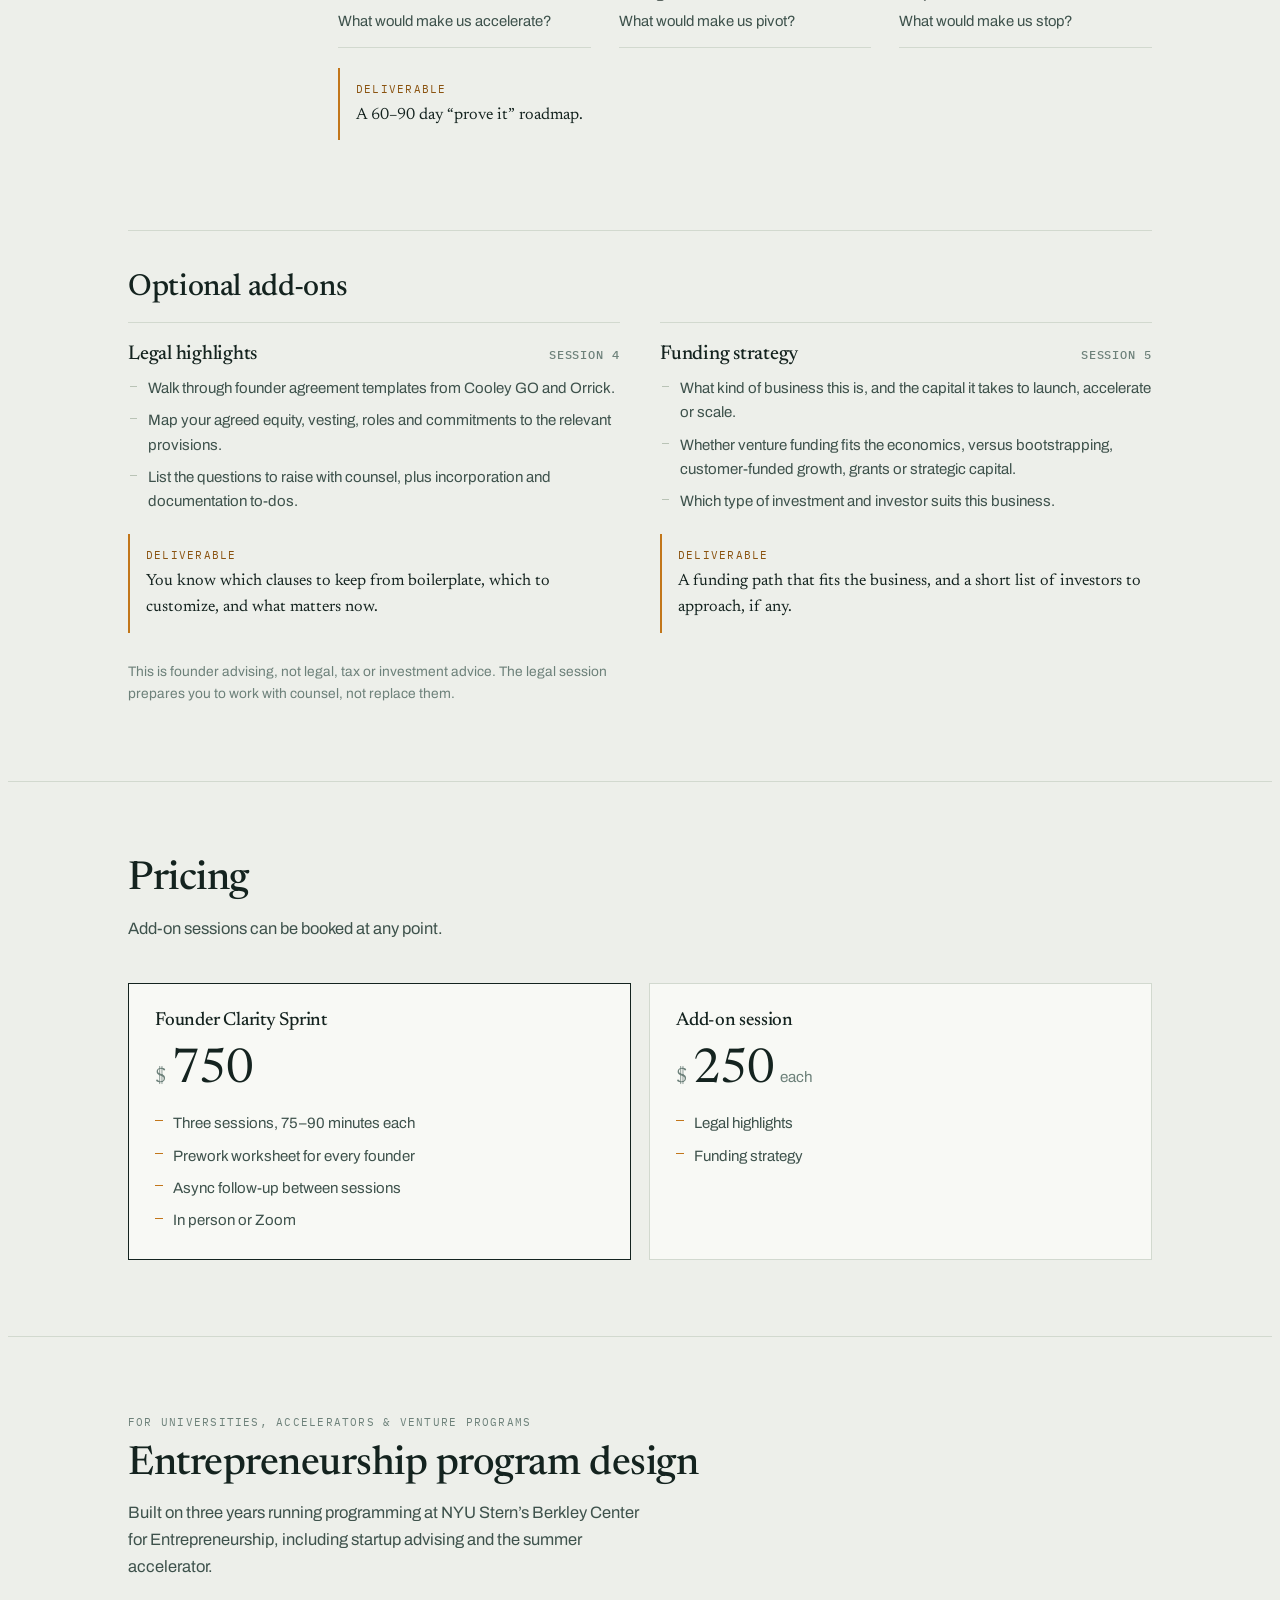
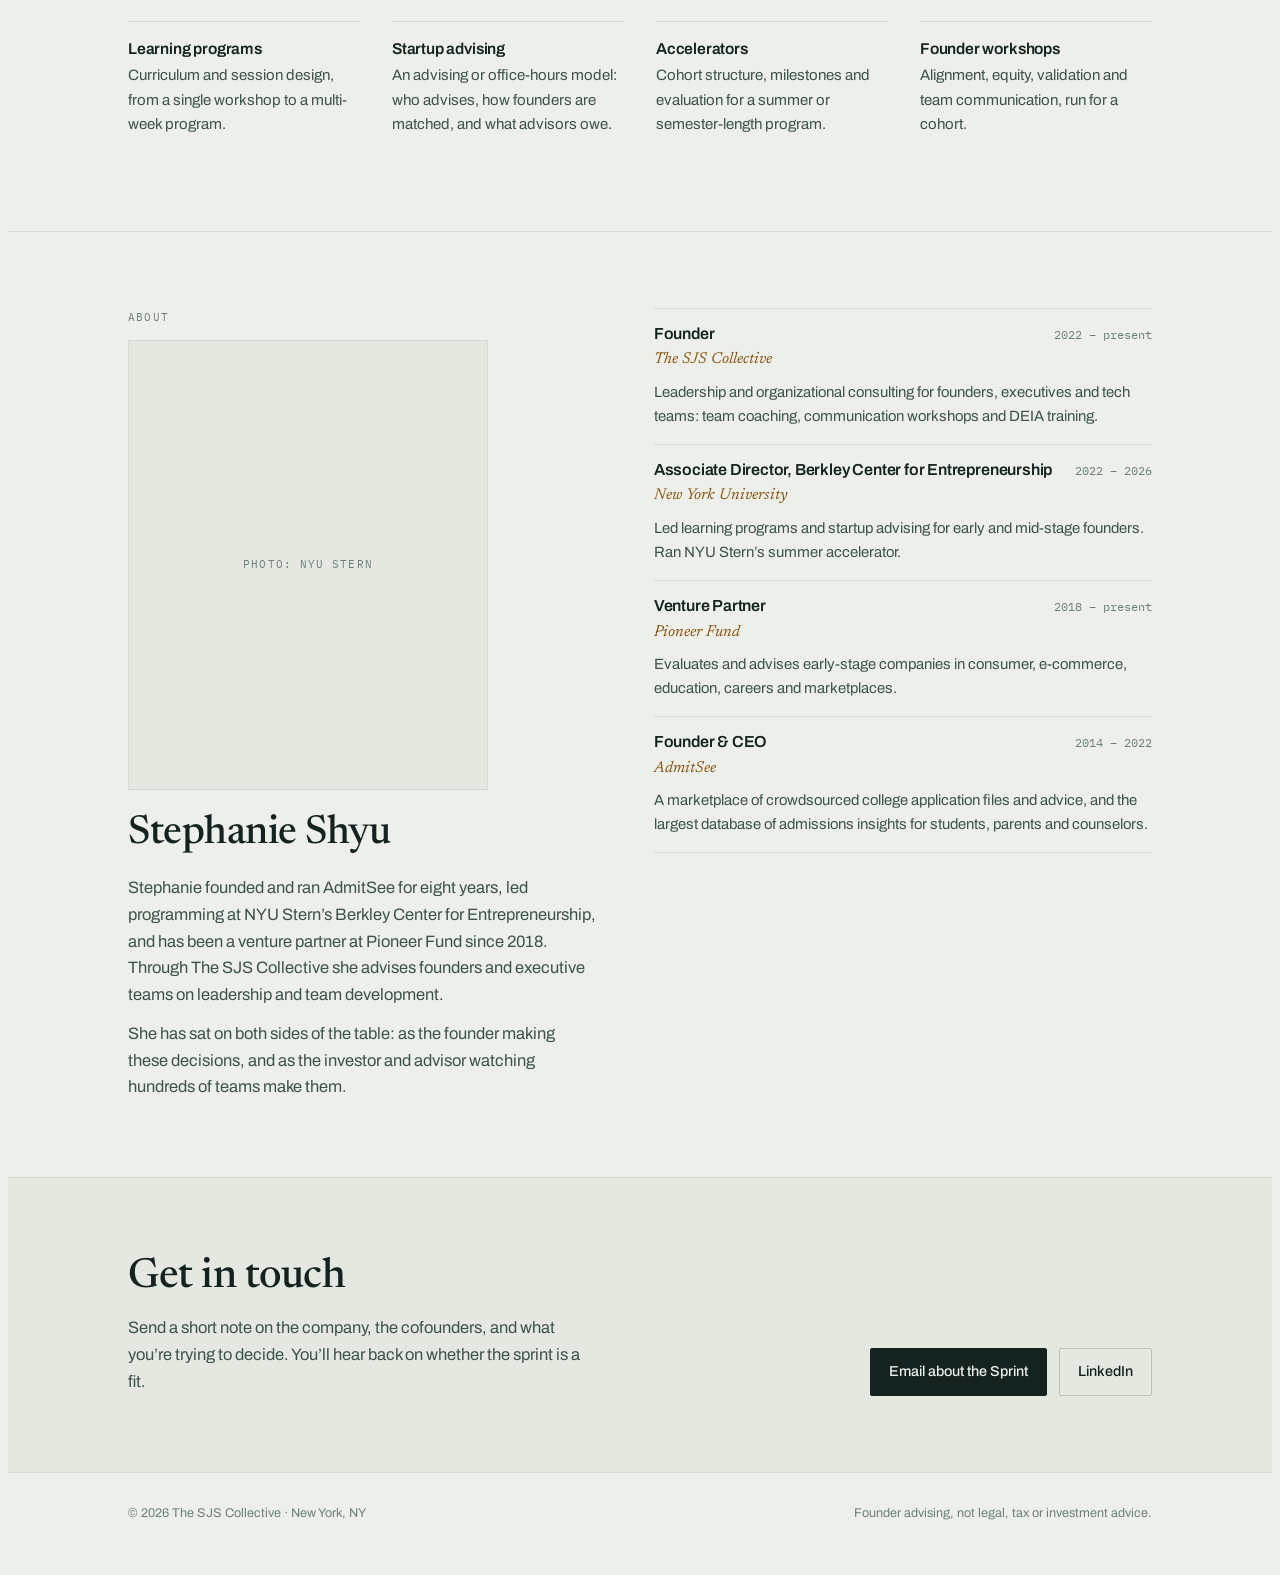
==== commit d6541eb5: "Add two alternative layout directions behind a preview switcher Layers two full layout directions ov" ====
--- a/index.html
+++ b/index.html
@@ -7,8 +7,7 @@
 <meta name="description" content="Three working sessions for early-stage cofounders: alignment, equity, customer validation and a 60-90 day roadmap. Advisory from Stephanie Shyu.">
 <link rel="canonical" href="https://applesandgrits.github.io/sjs-founder-advisory/">
 <link rel="icon" href="favicon.svg" type="image/svg+xml">
-<meta name="theme-color" content="#EDEFEA" media="(prefers-color-scheme: light)">
-<meta name="theme-color" content="#121614" media="(prefers-color-scheme: dark)">
+<meta name="theme-color" content="#EDEFEA">
 <meta property="og:type" content="website">
 <meta property="og:site_name" content="SJS Founder Advisory">
 <meta property="og:title" content="SJS Founder Advisory &mdash; Stephanie Shyu">
@@ -19,6 +18,7 @@
 <meta property="og:image:height" content="630">
 <meta name="twitter:card" content="summary_large_image">
 <link rel="stylesheet" href="fonts.css">
+<script>try{var l=localStorage.getItem('sjs-layout');if(l==='ledger'||l==='cards')document.documentElement.setAttribute('data-layout',l)}catch(e){}</script>
 <style>
 :root{
   --paper:#EDEFEA;
@@ -40,38 +40,8 @@
   --f-mono:"IBM Plex Mono", ui-monospace, "SF Mono", Menlo, monospace;
 
   --col:clamp(320px, 92vw, 1080px);
-}
-@media (prefers-color-scheme: dark){
-  :root:not([data-theme="light"]){
-    --paper:#121614;
-    --surface:#1A201D;
-    --surface-2:#222A26;
-    --ink:#E9EEE7;
-    --ink-2:#B0BCB5;
-    --ink-3:#7F8E87;
-    --rule:#2C3531;
-    --rule-strong:#3C4741;
-    --accent:#E8A33F;
-    --accent-ink:#EFB55F;
-    --accent-soft:rgba(232,163,63,.12);
-    --mark:rgba(232,163,63,.24);
-    --grid:rgba(233,238,231,.05);
-  }
-}
-:root[data-theme="dark"]{
-  --paper:#121614;
-  --surface:#1A201D;
-  --surface-2:#222A26;
-  --ink:#E9EEE7;
-  --ink-2:#B0BCB5;
-  --ink-3:#7F8E87;
-  --rule:#2C3531;
-  --rule-strong:#3C4741;
-  --accent:#E8A33F;
-  --accent-ink:#EFB55F;
-  --accent-soft:rgba(232,163,63,.12);
-  --mark:rgba(232,163,63,.24);
-  --grid:rgba(233,238,231,.05);
+
+  color-scheme:light;
 }
 
 *{box-sizing:border-box}
@@ -211,14 +181,14 @@
 
 /* sessions */
 .session{
-  display:grid;grid-template-columns:minmax(0,1fr);gap:10px 40px;
+  display:grid;grid-template-columns:minmax(0,1fr);gap:12px 40px;
   padding:34px 0;border-top:1px solid var(--rule);
 }
 .session:first-child{border-top:0}
 .s-rail{display:flex;flex-direction:row;align-items:baseline;gap:12px}
 .s-rail .n{font-family:var(--f-display);font-size:2.6rem;line-height:.9;color:var(--accent);font-variant-numeric:tabular-nums}
 .s-rail .lbl{font-family:var(--f-mono);font-size:.68rem;letter-spacing:.12em;text-transform:uppercase;color:var(--ink-3)}
-.session h3{font-size:1.5rem;margin-bottom:12px}
+.session h3{font-size:1.5rem;margin-bottom:0}
 .session ul{margin:0;padding-left:0;list-style:none;display:grid;gap:9px}
 .session li{position:relative;padding-left:20px;color:var(--ink-2);max-width:62ch}
 .session li::before{content:"";position:absolute;left:2px;top:.66em;width:7px;height:1px;background:var(--rule-strong)}
@@ -227,7 +197,9 @@
 .ptitle{font-family:var(--f-mono);font-size:.68rem;letter-spacing:.12em;text-transform:uppercase;color:var(--ink);margin-bottom:8px}
 @media (min-width:820px){
   .session{grid-template-columns:minmax(0,170px) minmax(0,1fr)}
-  .s-rail{flex-direction:column;gap:6px;position:sticky;top:76px;align-self:start}
+  .s-rail{flex-direction:column;gap:6px;position:sticky;top:76px;align-self:start;grid-column:1;grid-row:1/span 2}
+  .s-title{grid-column:2}
+  .s-body{grid-column:2}
 }
 
 /* decision points */
@@ -296,6 +268,159 @@
 footer{padding:30px 0 44px;border-top:1px solid var(--rule)}
 .foot-in{display:flex;flex-wrap:wrap;gap:10px 28px;justify-content:space-between;align-items:baseline}
 footer small{color:var(--ink-3);font-size:.79rem}
+/* ══════════════════════════════════════════════════════════════════
+   LAYOUT PREVIEW LAYERS
+   Two alternative directions layered over the base design. Neither is
+   active until the switcher sets data-layout on <html>. To ship one
+   direction, fold its rules into the base and delete this block plus
+   the .lswitch rules, markup and scripts.
+   ══════════════════════════════════════════════════════════════════ */
+
+/* ---------- DIRECTION 1 · LEDGER -------------------------------- */
+/* Open paper, hairline rules, no boxes. Rows read as a document. */
+
+[data-layout="ledger"] .hero{padding-bottom:clamp(30px,4vw,44px)}
+/* clips the sliver left by the scrollbar's share of 100vw; unlike
+   overflow:hidden this keeps the sticky header working */
+[data-layout="ledger"] body{overflow-x:clip}
+@media (min-width:900px){
+  [data-layout="ledger"] .hero-grid{grid-template-columns:minmax(0,1fr) minmax(0,.92fr);gap:clamp(30px,4vw,56px)}
+  [data-layout="ledger"] .hero-grid .photo{
+    /* gap from the container edge out to the viewport edge. .hero resets
+       .wrap's inline padding to 0, so no padding term belongs here. */
+    --bleed:calc((100vw - var(--col))/2);
+    width:calc(100% + var(--bleed));max-width:none;
+  }
+  [data-layout="ledger"] .hero-grid .photo .ph,
+  [data-layout="ledger"] .hero-grid .photo img{aspect-ratio:auto;height:clamp(310px,40vw,440px);border-right:0}
+  [data-layout="ledger"] .hero-grid .photo figcaption{padding-right:calc(var(--bleed) + 4px)}
+}
+
+[data-layout="ledger"] .meta{border:0;background:none;border-top:1px solid var(--ink);border-bottom:1px solid var(--rule)}
+[data-layout="ledger"] .meta div{padding:15px 24px 15px 0;border-right:0}
+
+/* worksheets become rule-separated rows, matching "Who this is for" */
+[data-layout="ledger"] .sheets{display:block;border-top:1px solid var(--rule)}
+[data-layout="ledger"] .sheet{
+  background:none;background-image:none;border:0;border-bottom:1px solid var(--rule);
+  padding:20px 0;display:grid;gap:6px 32px;
+}
+[data-layout="ledger"] .sheet h3{
+  font-family:var(--f-display);font-size:1.18rem;font-style:italic;font-weight:400;
+  letter-spacing:0;margin-bottom:0;
+}
+[data-layout="ledger"] .sheet li{border-bottom:0;padding:3px 0;font-size:.98rem}
+@media (min-width:760px){
+  [data-layout="ledger"] .sheet{grid-template-columns:minmax(0,28ch) minmax(0,1fr)}
+}
+
+/* sessions as three-column ledger rows: numeral · title · body */
+@media (min-width:900px){
+  [data-layout="ledger"] .session{
+    grid-template-columns:minmax(0,86px) minmax(0,1.02fr) minmax(0,1.32fr);
+    gap:0 clamp(22px,2.8vw,40px);padding:30px 0;
+  }
+  [data-layout="ledger"] .s-rail{position:static;grid-column:1;grid-row:1;gap:4px}
+  [data-layout="ledger"] .s-rail .n{font-size:2.1rem}
+  [data-layout="ledger"] .s-title{grid-column:2;grid-row:1;font-size:1.42rem}
+  [data-layout="ledger"] .s-body{grid-column:3;grid-row:1}
+}
+
+[data-layout="ledger"] .price{border:0;background:none;border-top:2px solid var(--rule-strong);padding:22px 0 0}
+[data-layout="ledger"] .price.lead{border-top-color:var(--accent)}
+[data-layout="ledger"] .price-grid{gap:28px 44px}
+
+[data-layout="ledger"] .contact{background:none;border-top:1px solid var(--ink)}
+
+/* ---------- DIRECTION 2 · CARDS --------------------------------- */
+/* Warm cream ground, each section held in a rounded panel. */
+
+[data-layout="cards"]{
+  --paper:#F6F2EA;
+  --surface:#FFFFFF;
+  --surface-2:#F1EBE0;
+  --rule:#E5DCCD;
+  --rule-strong:#CDBFA9;
+  --grid:rgba(20,35,31,.04);
+}
+[data-layout="cards"] header.bar{border-bottom:0}
+[data-layout="cards"] .btn,
+[data-layout="cards"] .stamp{border-radius:999px}
+[data-layout="cards"] .photo .ph,
+[data-layout="cards"] .photo img{border-radius:14px;border-color:transparent}
+/* keep placeholders legible on both the white and the tinted panels */
+[data-layout="cards"] .photo .ph{background:#E7DED1}
+
+[data-layout="cards"] section{border-top:0;padding:clamp(8px,1.4vw,14px) 0}
+[data-layout="cards"] section > .wrap{
+  background:var(--surface);border-radius:22px;
+  padding:clamp(30px,4vw,52px) clamp(20px,3.4vw,44px);
+}
+[data-layout="cards"] .hero{padding-bottom:clamp(30px,4vw,48px)}
+[data-layout="cards"] .creds{border-top-color:var(--rule)}
+
+[data-layout="cards"] .meta{border-radius:14px;overflow:hidden;background:var(--surface-2);border-color:transparent}
+[data-layout="cards"] .meta div{border-right-color:var(--rule)}
+
+[data-layout="cards"] .sheet{
+  border-radius:16px;border-color:transparent;background:var(--surface-2);background-image:none;
+  padding:22px 22px 10px;
+}
+
+/* sessions as stacked, softly tinted panels */
+[data-layout="cards"] .session{
+  border-top:0;border-radius:20px;background:var(--surface-2);
+  padding:clamp(22px,3vw,34px);margin-bottom:16px;
+}
+[data-layout="cards"] .session:nth-child(2){background:#EDEFE6}
+[data-layout="cards"] .session:nth-child(3){background:#F4EBDF}
+[data-layout="cards"] .s-rail{position:static}
+[data-layout="cards"] .sessions{margin-bottom:8px}
+[data-layout="cards"] .addons{border-top-color:var(--rule)}
+
+/* pricing as one split panel */
+[data-layout="cards"] .price-grid{
+  gap:0;background:var(--surface-2);border-radius:20px;overflow:hidden;
+  grid-template-columns:minmax(0,1fr);
+}
+[data-layout="cards"] .price{border:0;background:none;padding:clamp(26px,3vw,38px)}
+@media (min-width:760px){
+  [data-layout="cards"] .price-grid{grid-template-columns:minmax(0,1.12fr) minmax(0,.88fr)}
+  [data-layout="cards"] .price + .price{border-left:1px solid var(--rule)}
+}
+
+/* bio sits in its own panel beside the portrait */
+[data-layout="cards"] .about > div:first-child{
+  background:var(--surface-2);border-radius:20px;padding:clamp(24px,3vw,34px);
+}
+
+[data-layout="cards"] .contact{background:none}
+[data-layout="cards"] .contact > .wrap{background:#EFE4D3}
+[data-layout="cards"] footer{border-top:0}
+
+/* ---------- preview switcher ------------------------------------ */
+.lswitch{
+  position:fixed;right:16px;bottom:16px;z-index:60;
+  display:flex;align-items:center;gap:2px;
+  background:#F8F9F5;border:1px solid #B9C3B6;border-radius:999px;padding:4px;
+  box-shadow:0 3px 16px rgba(20,35,31,.13);
+}
+.lswitch .lbl{
+  font-family:var(--f-mono);font-size:.58rem;letter-spacing:.13em;text-transform:uppercase;
+  color:#6D817A;padding:0 8px 0 11px;
+}
+.lswitch button{
+  font-family:var(--f-body);font-size:.78rem;font-weight:500;line-height:1;
+  color:#3E524C;background:none;border:0;border-radius:999px;padding:7px 13px;cursor:pointer;
+}
+.lswitch button:hover{color:#14231F}
+.lswitch button[aria-pressed="true"]{background:#14231F;color:#F8F9F5}
+@media (max-width:560px){
+  .lswitch{right:10px;bottom:10px}
+  .lswitch .lbl{display:none}
+  .lswitch button{padding:7px 11px;font-size:.74rem}
+}
+@media print{.lswitch{display:none}}
 </style>
 </head>
 <body>
@@ -450,8 +575,8 @@
 
         <article class="session">
           <div class="s-rail"><span class="n num">1</span><span class="lbl">Alignment</span></div>
-          <div>
-            <h3>Founder &amp; company alignment</h3>
+          <h3 class="s-title">Founder &amp; company alignment</h3>
+          <div class="s-body">
             <ul>
               <li>Compare goals, time and resource commitments, roles and responsibilities.</li>
               <li>Mark what&rsquo;s agreed, what&rsquo;s open, and what needs to be written down.</li>
@@ -466,16 +591,15 @@
 
         <article class="session">
           <div class="s-rail"><span class="n num">2</span><span class="lbl">Equity + validation</span></div>
-          <div>
-            <h3>Equity &amp; customer validation</h3>
+          <h3 class="s-title">Equity &amp; customer validation</h3>
+          <div class="s-body">
             <div class="part">
               <div class="ptitle">Part 1 &mdash; Equity</div>
               <ul>
                 <li>Equity split across the founding team.</li>
                 <li>Vesting, including what happens when a commitment changes.</li>
                 <li>Founder agreement terms, and incorporation if needed.</li>
-              </ul>
-            </div>
+              </ul>          </div>
             <div class="part">
               <div class="ptitle">Part 2 &mdash; Validation</div>
               <ul>
@@ -494,8 +618,8 @@
 
         <article class="session">
           <div class="s-rail"><span class="n num">3</span><span class="lbl">Roadmap</span></div>
-          <div>
-            <h3>Milestones &amp; roadmap</h3>
+          <h3 class="s-title">Milestones &amp; roadmap</h3>
+          <div class="s-body">
             <ul>
               <li>Review what customer conversations and experiments showed.</li>
               <li>Weigh the evidence of demand, and whether people will pay, against what&rsquo;s still unknown.</li>
@@ -664,5 +788,27 @@
     <small>Founder advising, not legal, tax or investment advice.</small>
   </div>
 </footer>
+<!-- Layout preview switcher — remove together with the preview layers once a direction is chosen. -->
+<div class="lswitch" role="group" aria-label="Layout preview">
+  <span class="lbl">Layout</span>
+  <button type="button" data-set="base">Current</button>
+  <button type="button" data-set="ledger">Ledger</button>
+  <button type="button" data-set="cards">Cards</button>
+</div>
+<script>
+(function(){
+  var root=document.documentElement,KEY='sjs-layout',OK=['base','ledger','cards'];
+  var btns=Array.prototype.slice.call(document.querySelectorAll('.lswitch button'));
+  function apply(v){
+    if(v==='base'){root.removeAttribute('data-layout')}else{root.setAttribute('data-layout',v)}
+    btns.forEach(function(b){b.setAttribute('aria-pressed',b.getAttribute('data-set')===v?'true':'false')});
+    try{localStorage.setItem(KEY,v)}catch(e){}
+  }
+  var saved='base';
+  try{saved=localStorage.getItem(KEY)||'base'}catch(e){}
+  apply(OK.indexOf(saved)>-1?saved:'base');
+  btns.forEach(function(b){b.addEventListener('click',function(){apply(b.getAttribute('data-set'))})});
+})();
+</script>
 </body>
 </html>
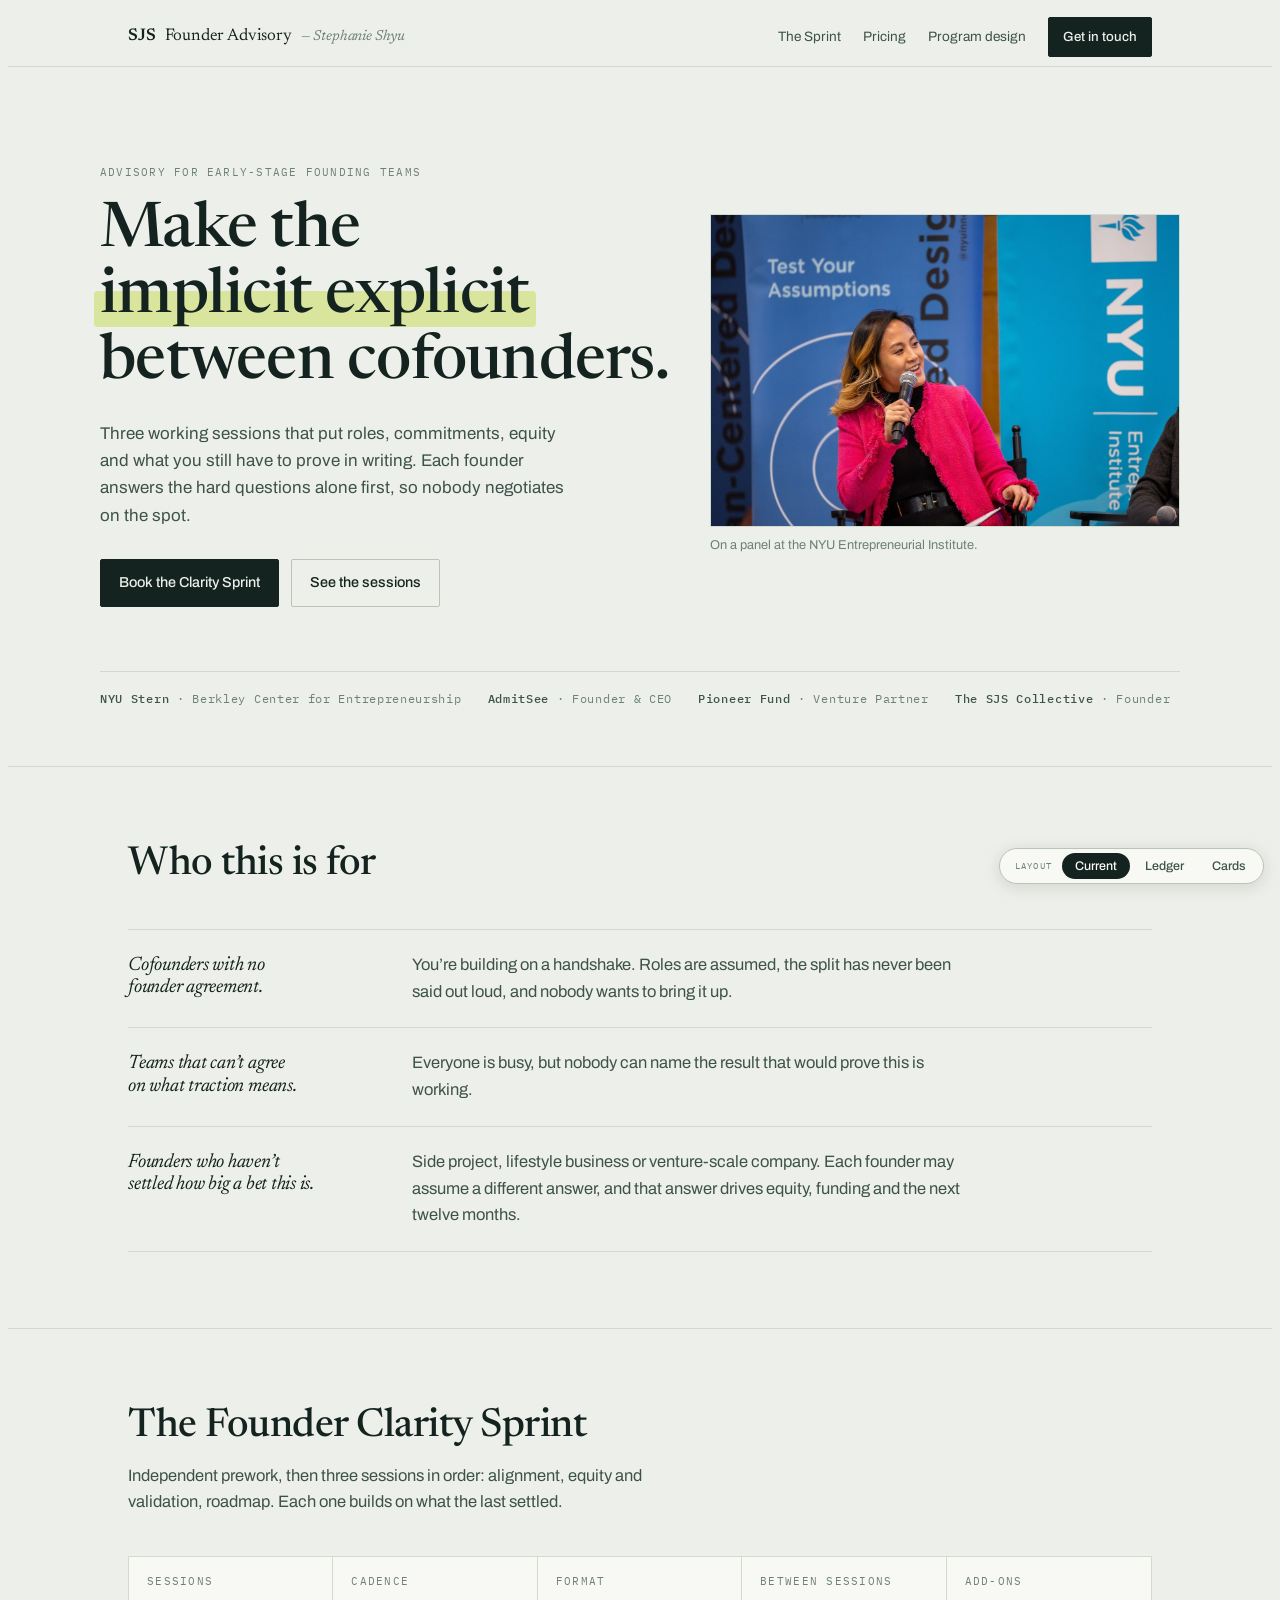
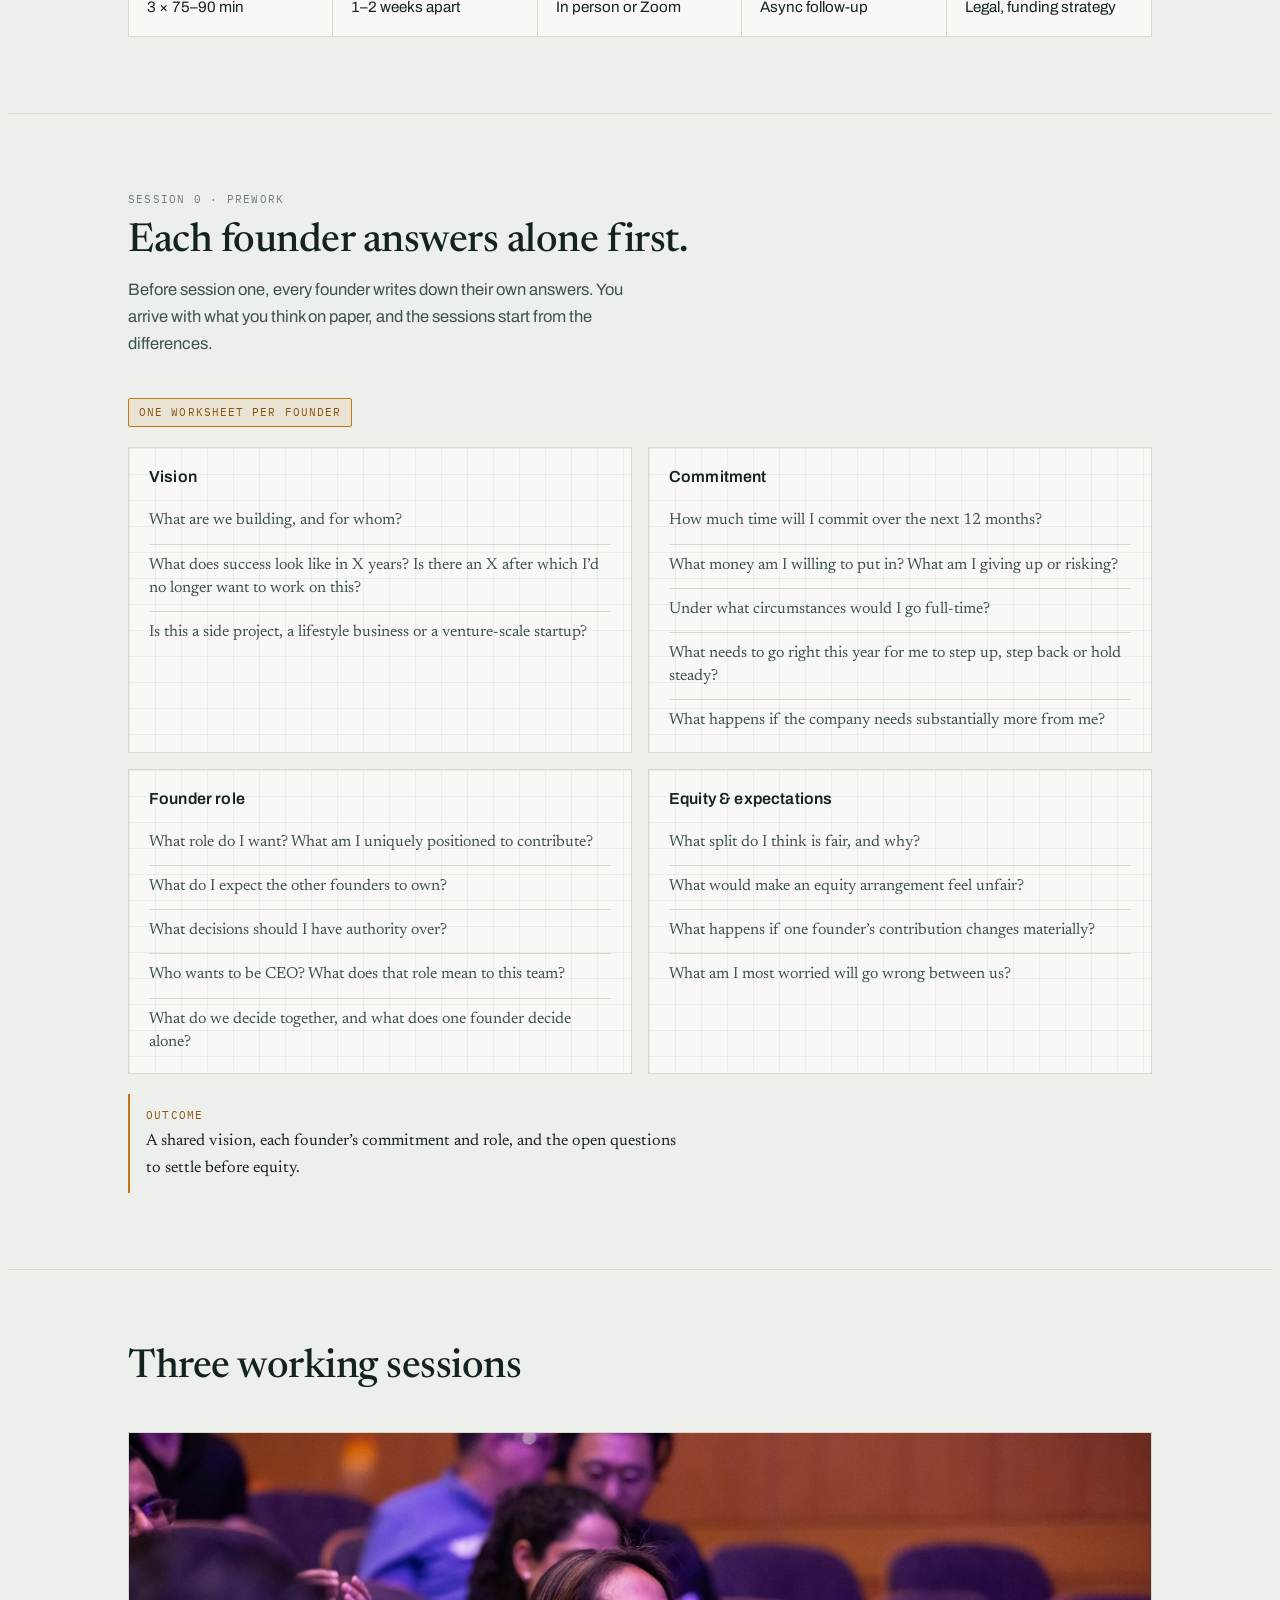
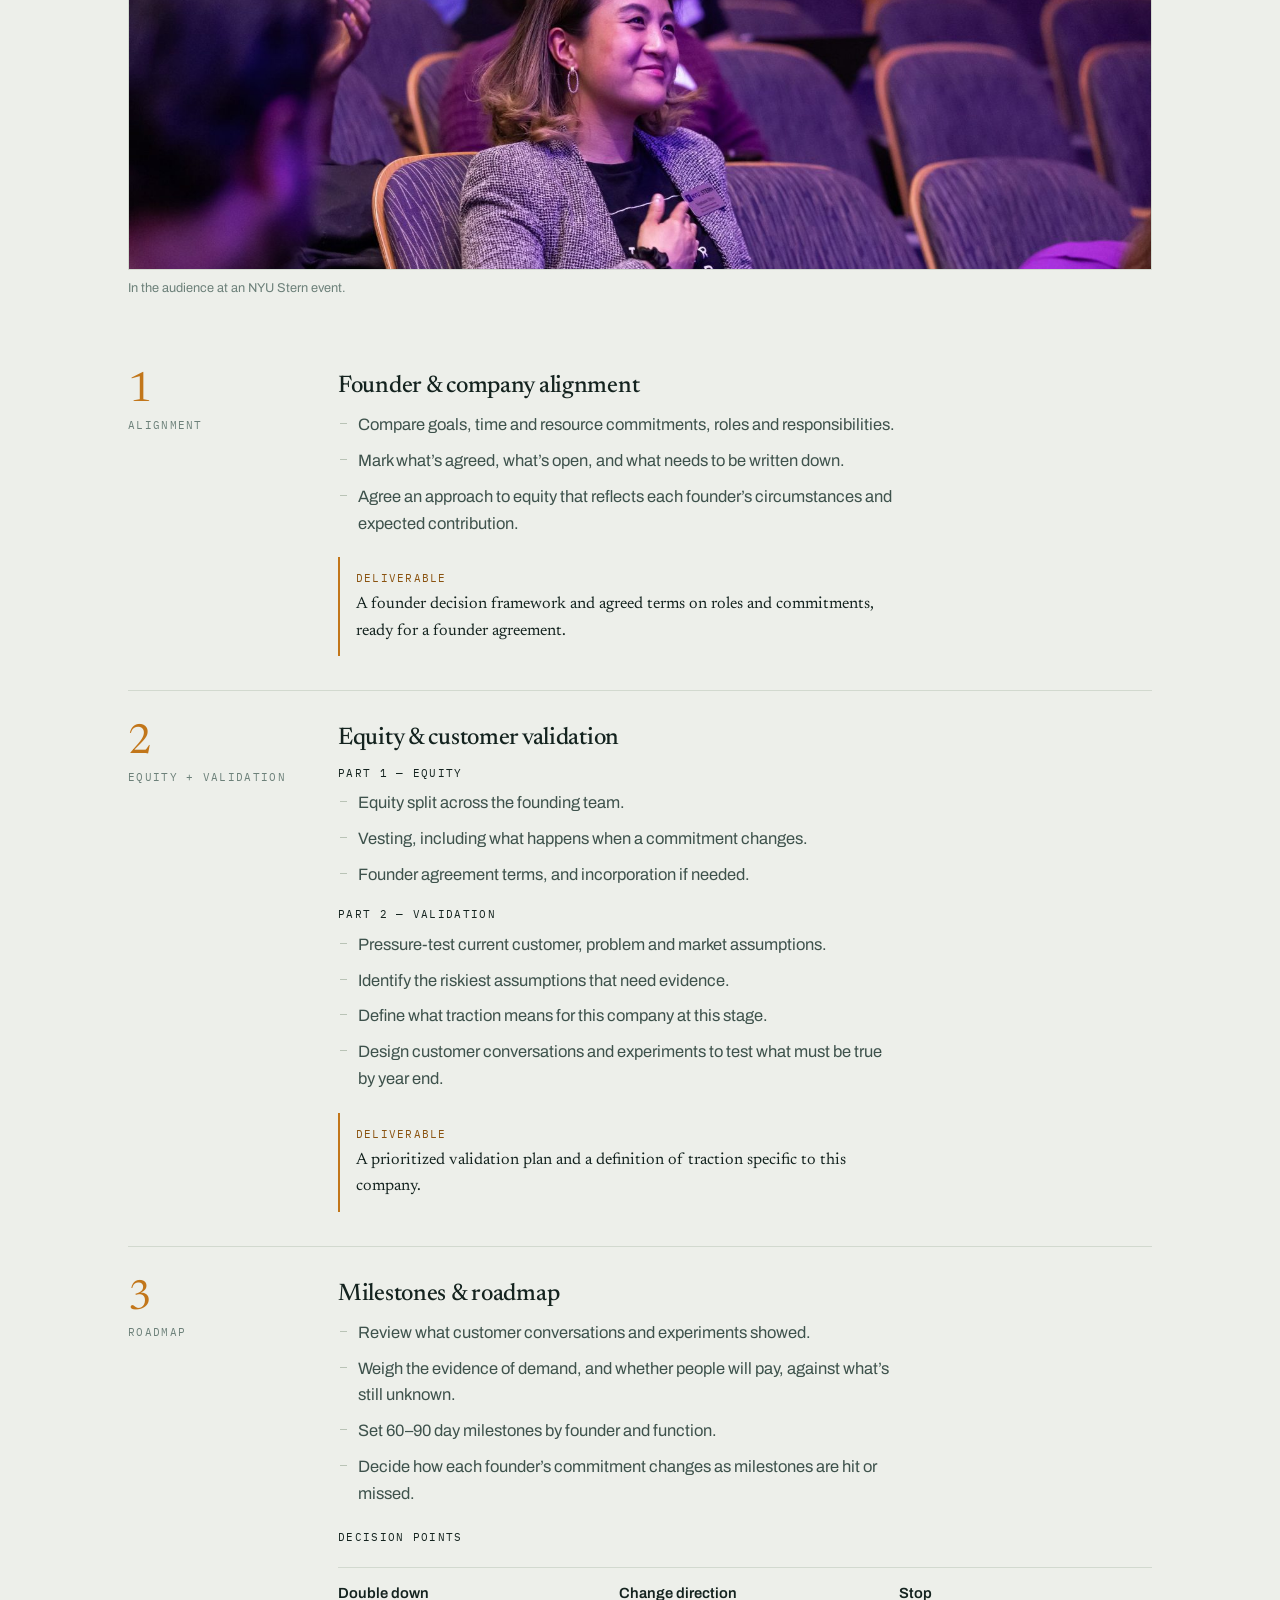
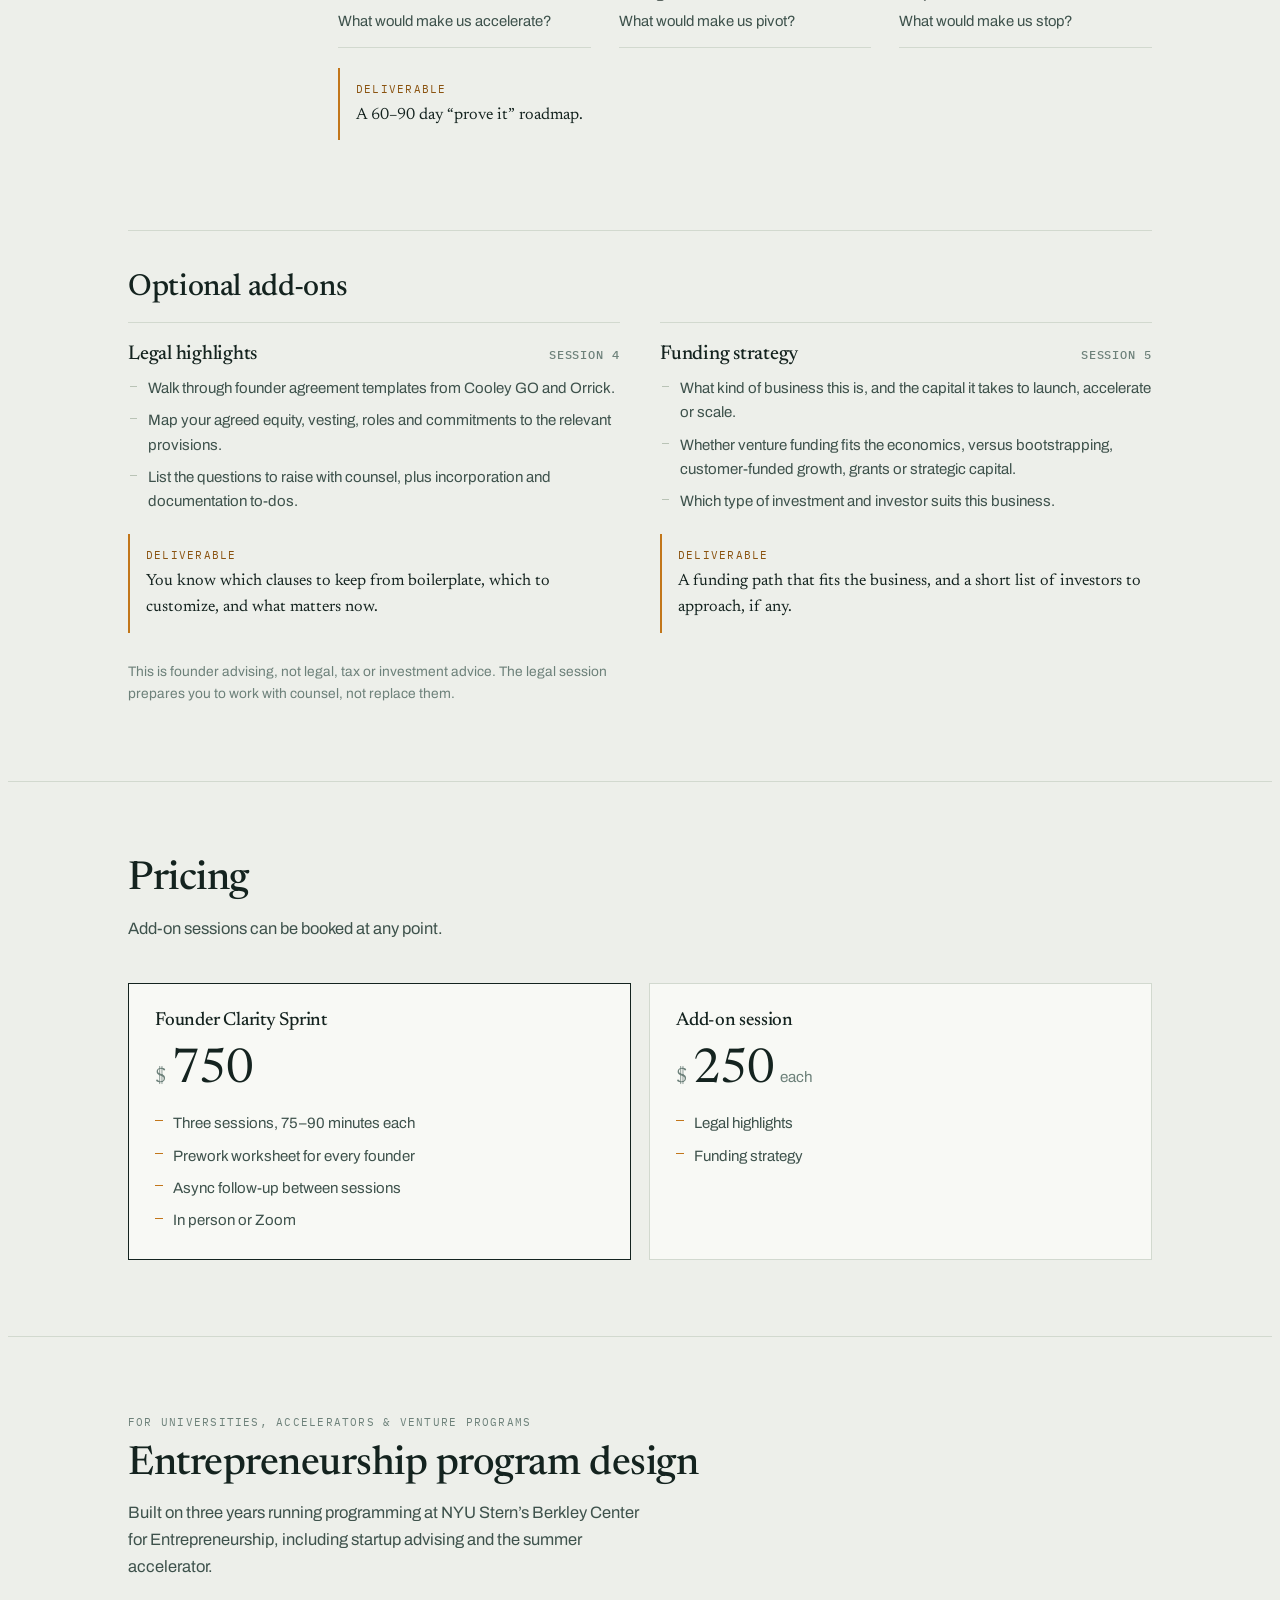
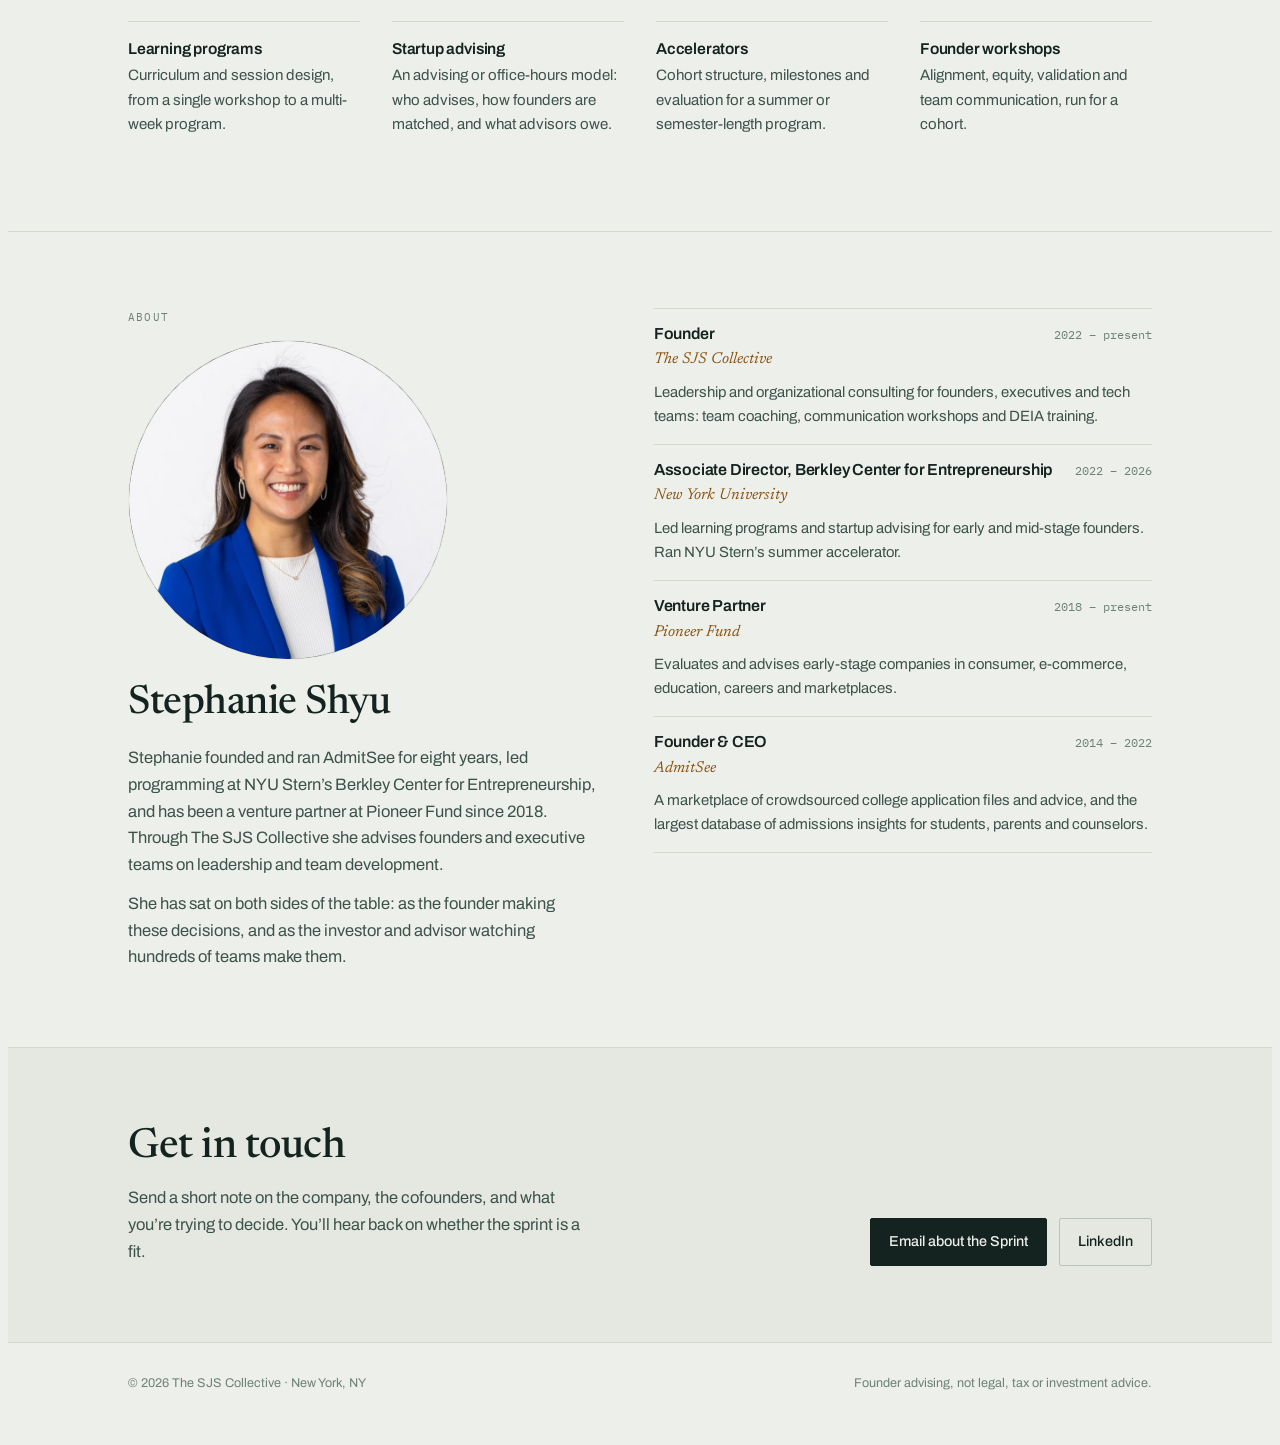
==== commit 097244a7: "Replace the three photo placeholders with real photographs Adds the supplied photographs, cropped to" ====
--- a/index.html
+++ b/index.html
@@ -94,13 +94,13 @@
 
 /* photos */
 .photo{margin:0;display:grid;gap:8px}
-.photo .ph{aspect-ratio:3/2;background:var(--surface-2);border:1px solid var(--rule);display:grid;place-items:center;padding:16px;text-align:center}
-.photo .ph span{font-family:var(--f-mono);font-size:.68rem;letter-spacing:.1em;text-transform:uppercase;color:var(--ink-3)}
-.photo img{display:block;width:100%;height:auto;aspect-ratio:3/2;object-fit:cover;border:1px solid var(--rule)}
-.photo.wide .ph,.photo.wide img{aspect-ratio:21/9;object-position:50% 35%}
+.photo img{display:block;width:100%;height:auto;aspect-ratio:3/2;object-fit:cover;border:1px solid var(--rule);background:var(--surface-2)}
 .photo figcaption{font-size:.8rem;color:var(--ink-3)}
+.photo.wide img{aspect-ratio:21/9}
 .photo.wide{margin-bottom:40px}
-.photo.portrait .ph,.photo.portrait img{aspect-ratio:4/5;object-position:60% 30%}
+/* the headshot is a circular studio crop, so it is rendered round rather
+   than boxed; the source square is exactly the circle's bounding box */
+.photo.round img{aspect-ratio:1;border-radius:50%;border-color:transparent}
 
 /* hero */
 .hero{padding:clamp(52px,8vw,96px) 0 clamp(38px,5vw,58px)}
@@ -252,7 +252,7 @@
 .role .org{font-family:var(--f-display);font-style:italic;color:var(--accent-ink);font-size:.98rem}
 .role p{color:var(--ink-2);font-size:.93rem;margin-top:4px;max-width:56ch}
 .about .kicker{margin-bottom:14px}
-.about .photo{margin-bottom:22px;max-width:360px}
+.about .photo{margin-bottom:22px;max-width:320px}
 .about h2{font-size:clamp(1.7rem,3.4vw,2.5rem)}
 .about .bio{margin-top:18px;color:var(--ink-2);max-width:52ch}
 .about .bio + .bio{margin-top:12px}
@@ -291,7 +291,6 @@
     --bleed:calc((100vw - var(--col))/2);
     width:calc(100% + var(--bleed));max-width:none;
   }
-  [data-layout="ledger"] .hero-grid .photo .ph,
   [data-layout="ledger"] .hero-grid .photo img{aspect-ratio:auto;height:clamp(310px,40vw,440px);border-right:0}
   [data-layout="ledger"] .hero-grid .photo figcaption{padding-right:calc(var(--bleed) + 4px)}
 }
@@ -346,10 +345,8 @@
 [data-layout="cards"] header.bar{border-bottom:0}
 [data-layout="cards"] .btn,
 [data-layout="cards"] .stamp{border-radius:999px}
-[data-layout="cards"] .photo .ph,
 [data-layout="cards"] .photo img{border-radius:14px;border-color:transparent}
-/* keep placeholders legible on both the white and the tinted panels */
-[data-layout="cards"] .photo .ph{background:#E7DED1}
+[data-layout="cards"] .photo.round img{border-radius:50%}
 
 [data-layout="cards"] section{border-top:0;padding:clamp(8px,1.4vw,14px) 0}
 [data-layout="cards"] section > .wrap{
@@ -451,8 +448,9 @@
     </div>
     </div>
     <figure class="photo">
-      <div class="ph"><span>Photo: NYU Entrepreneurs Festival</span></div>
-      <figcaption>Opening the NYU Entrepreneurs Festival at NYU Stern.</figcaption>
+      <img src="photos/panel-nyu.jpg" width="1400" height="933" decoding="async"
+           alt="Stephanie Shyu speaking into a microphone on a panel, in front of NYU Entrepreneurial Institute banners.">
+      <figcaption>On a panel at the NYU Entrepreneurial Institute.</figcaption>
     </figure>
    </div>
     <div class="creds">
@@ -567,8 +565,9 @@
         <h2>Three working sessions</h2>
       </div>
       <figure class="photo wide">
-        <div class="ph"><span>Photo: NYU Entrepreneurial Institute panel</span></div>
-        <figcaption>On a panel at the NYU Entrepreneurial Institute.</figcaption>
+        <img src="photos/audience-nyu-stern.jpg" width="1620" height="694" loading="lazy" decoding="async"
+             alt="Stephanie Shyu seated in an auditorium audience, wearing an NYU Stern name badge.">
+        <figcaption>In the audience at an NYU Stern event.</figcaption>
       </figure>
 
       <div class="sessions">
@@ -735,8 +734,9 @@
     <div class="wrap about">
       <div>
         <p class="mono kicker">About</p>
-        <figure class="photo portrait">
-          <div class="ph"><span>Photo: NYU Stern</span></div>
+        <figure class="photo round">
+          <img src="photos/stephanie-shyu.jpg" width="712" height="712" loading="lazy" decoding="async"
+               alt="Stephanie Shyu.">
         </figure>
         <h2>Stephanie Shyu</h2>
         <p class="bio">Stephanie founded and ran AdmitSee for eight years, led programming at NYU Stern&rsquo;s Berkley Center for Entrepreneurship, and has been a venture partner at Pioneer Fund since 2018. Through The SJS Collective she advises founders and executive teams on leadership and team development.</p>
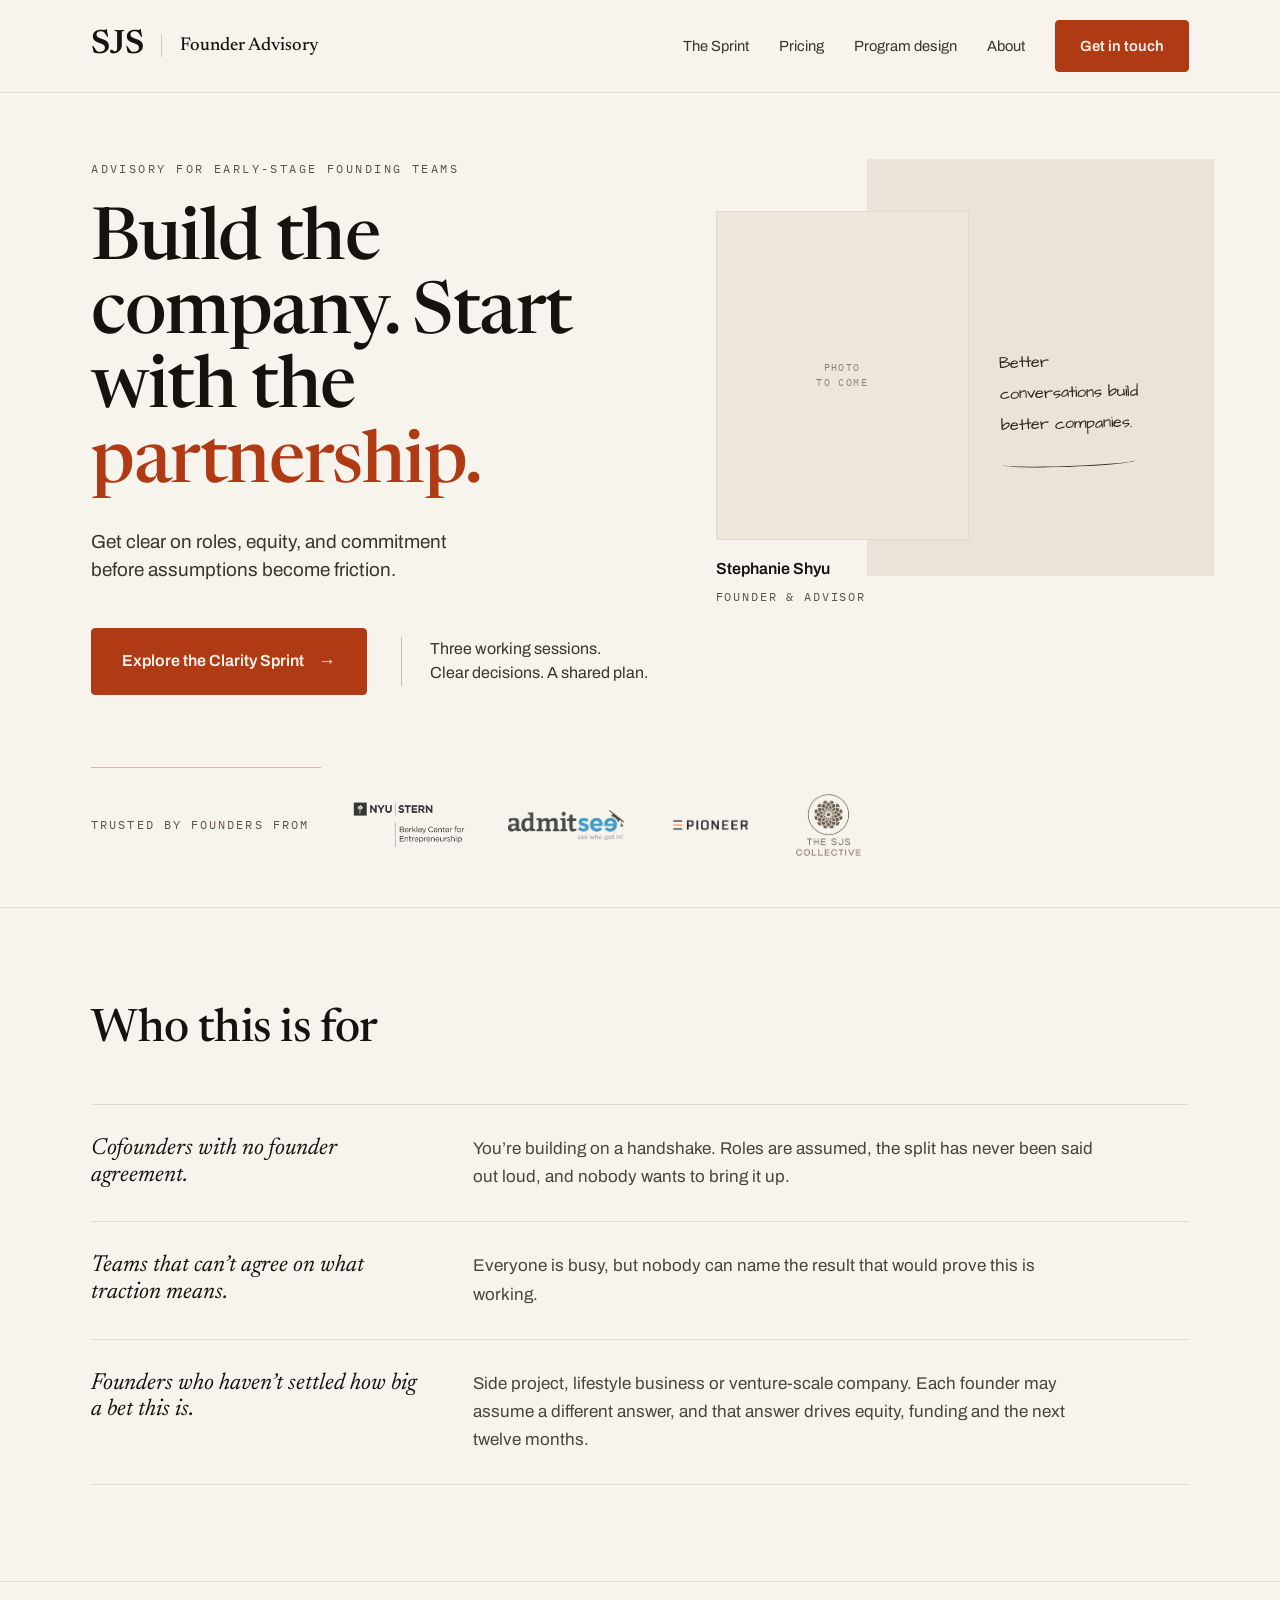
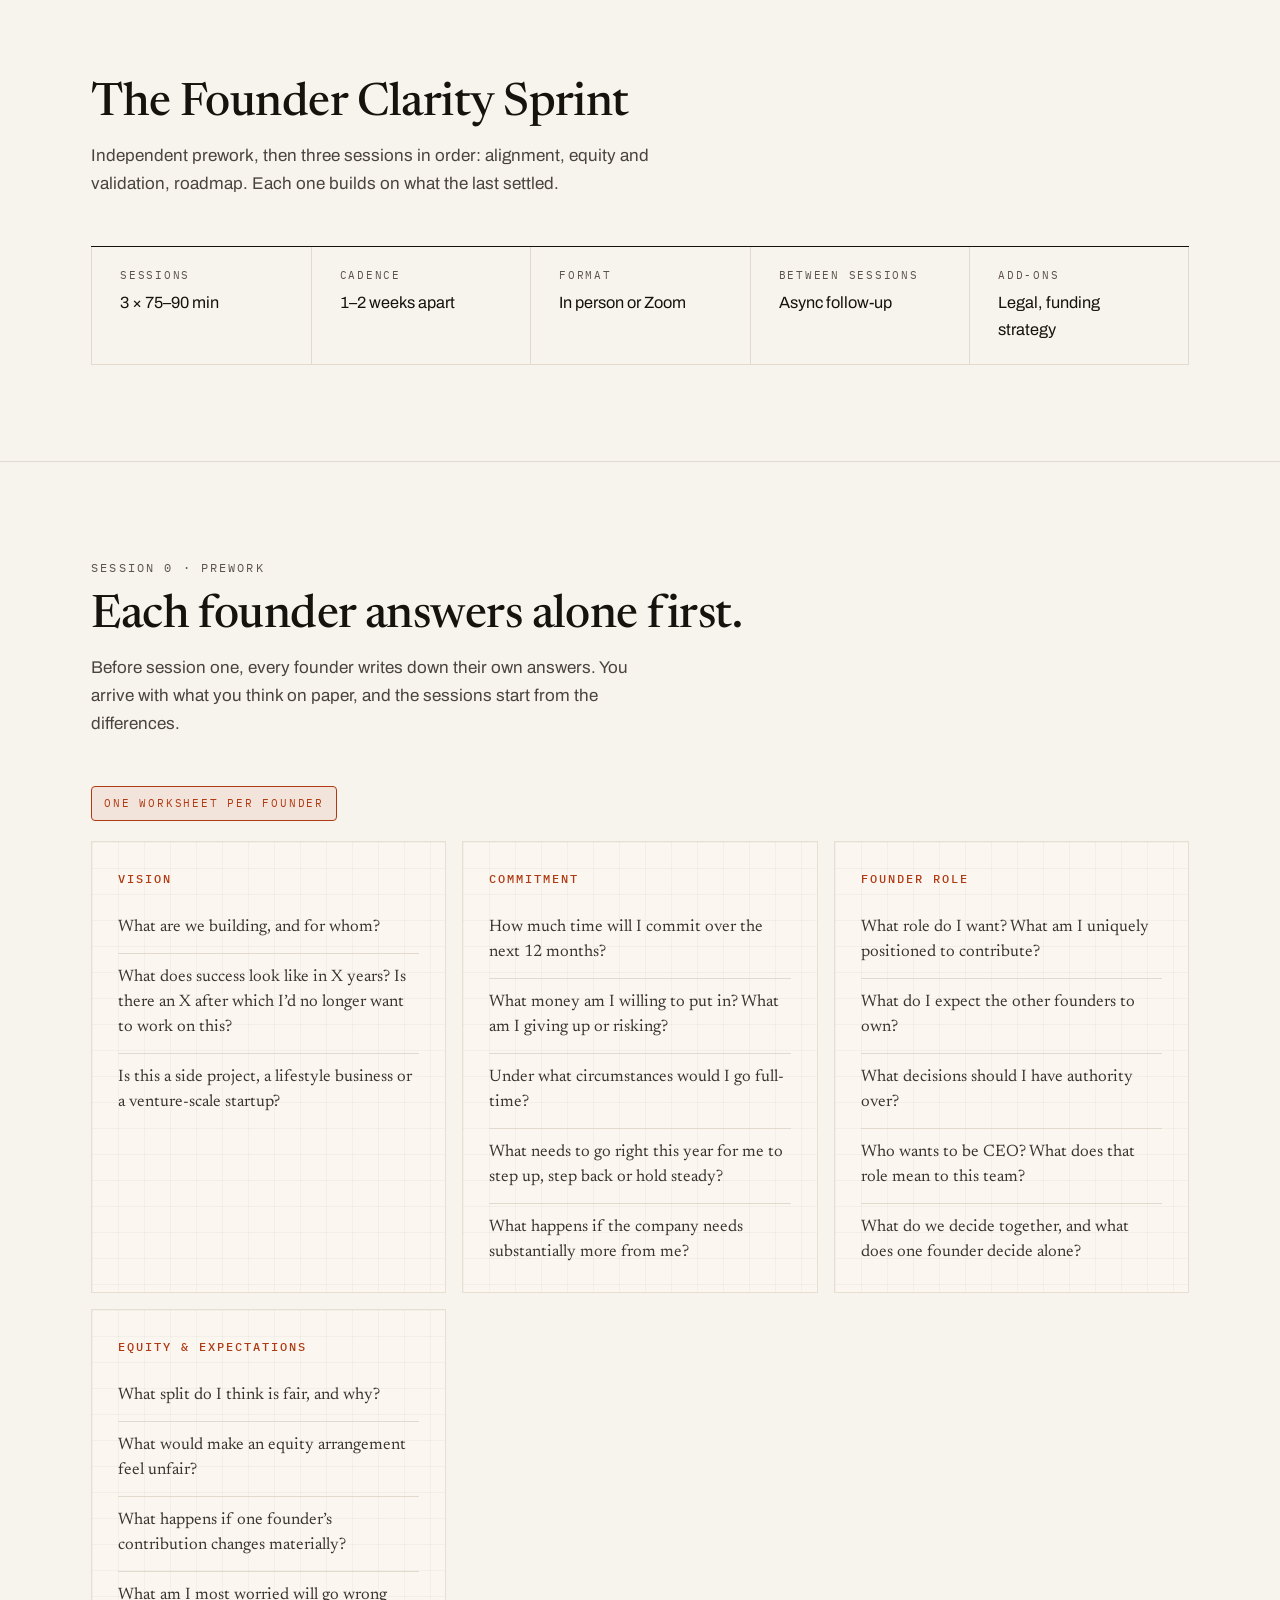
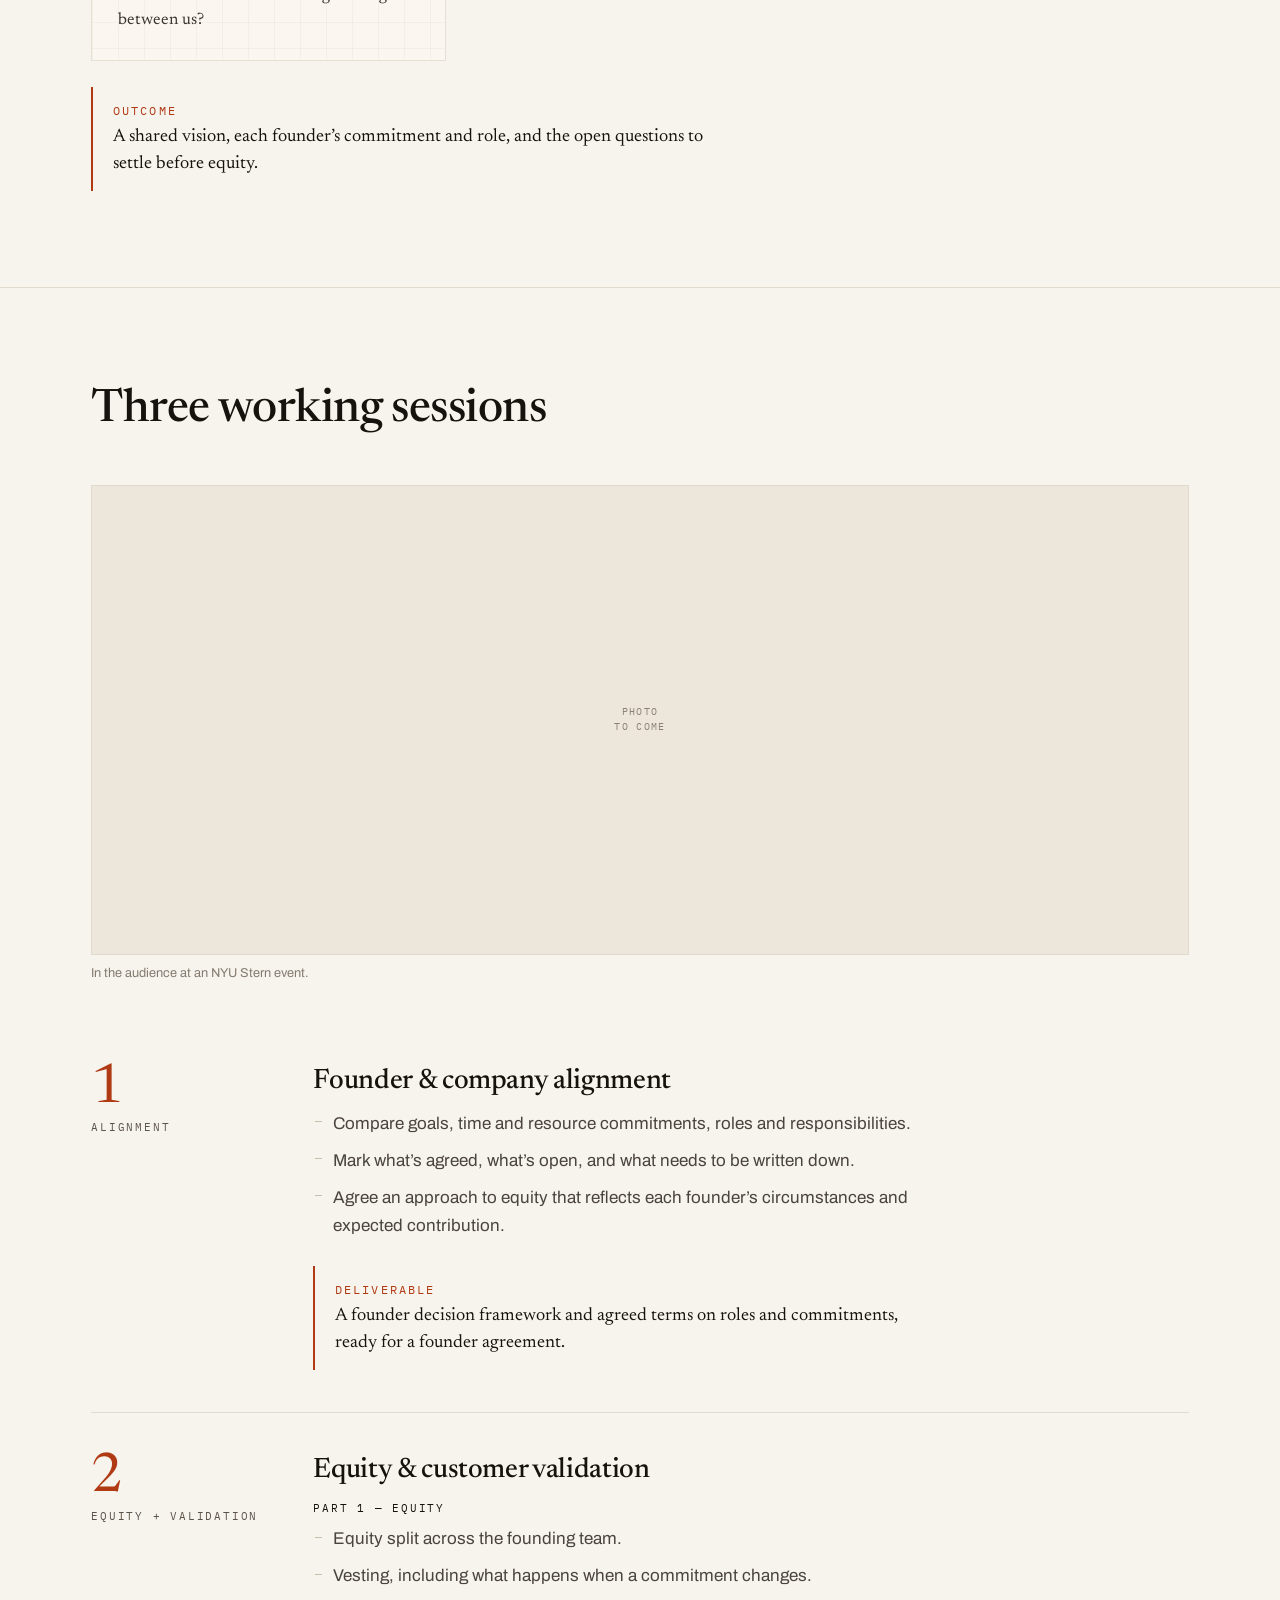
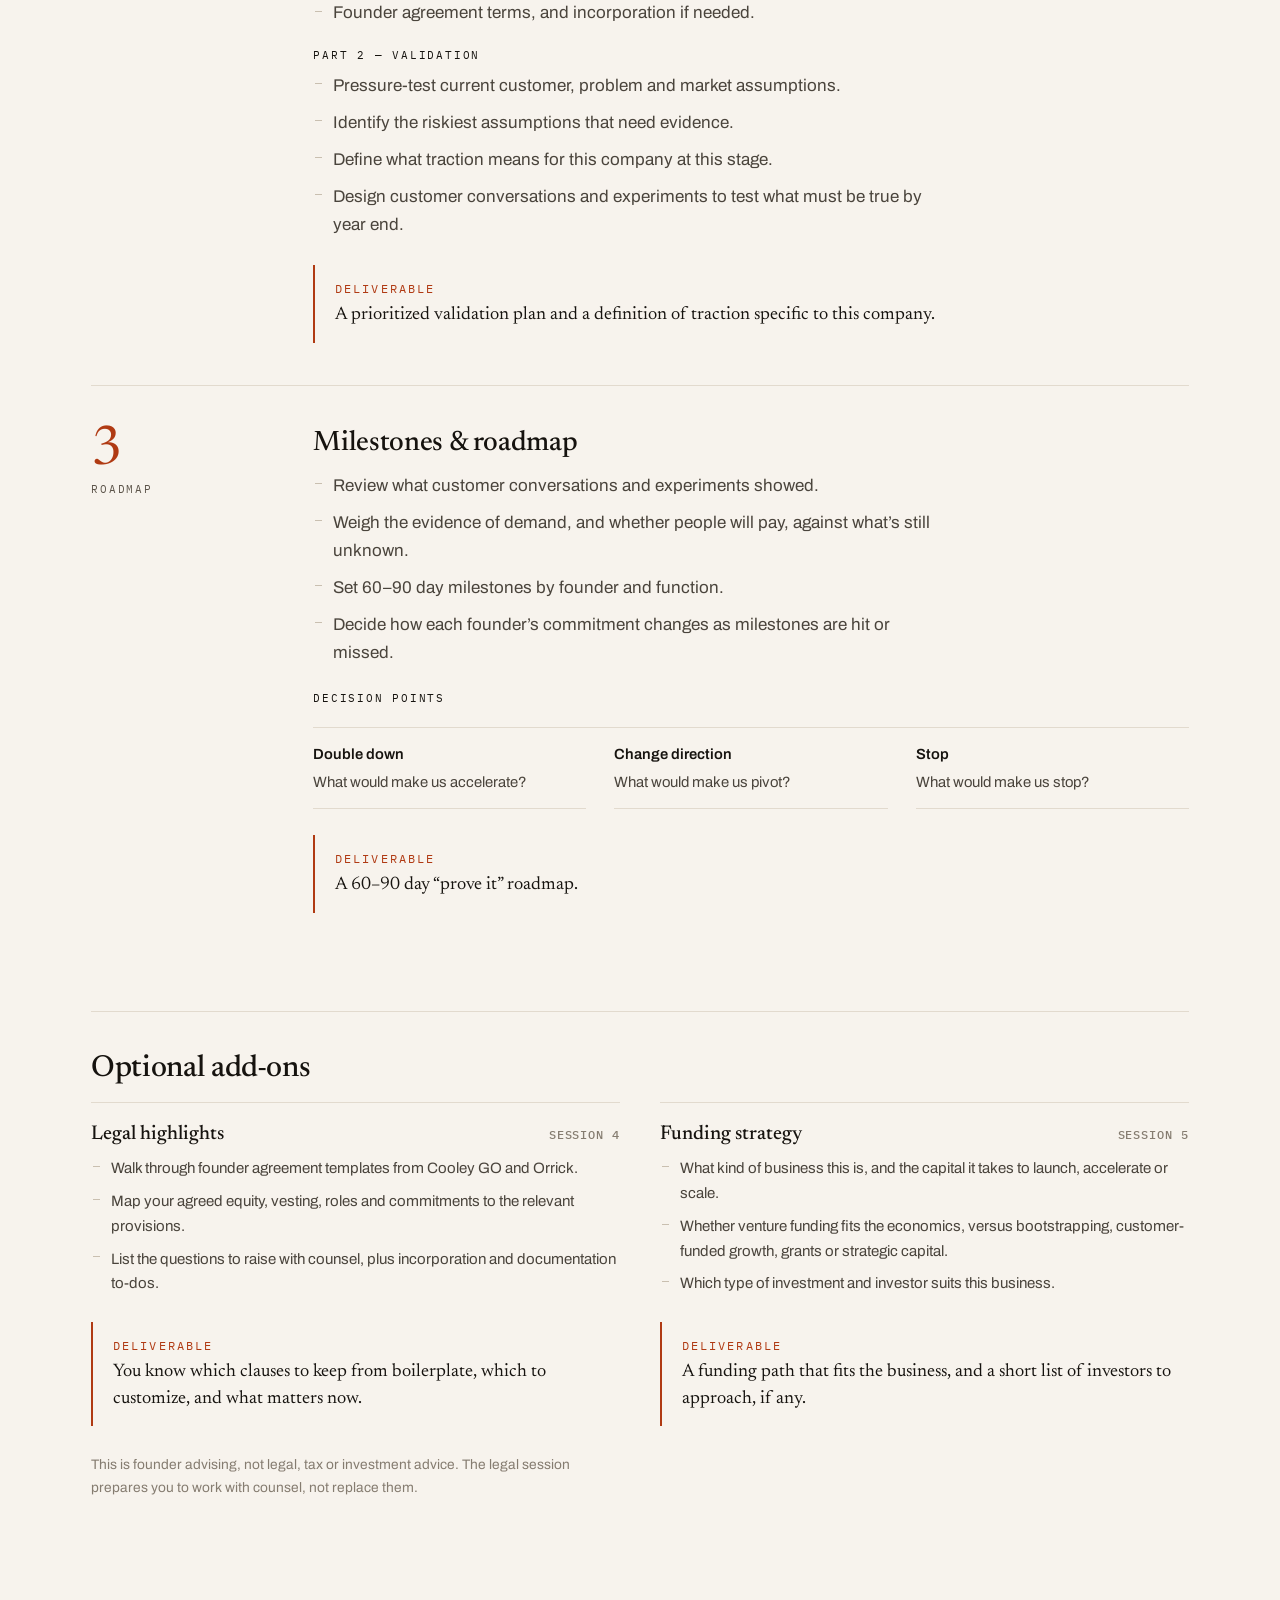
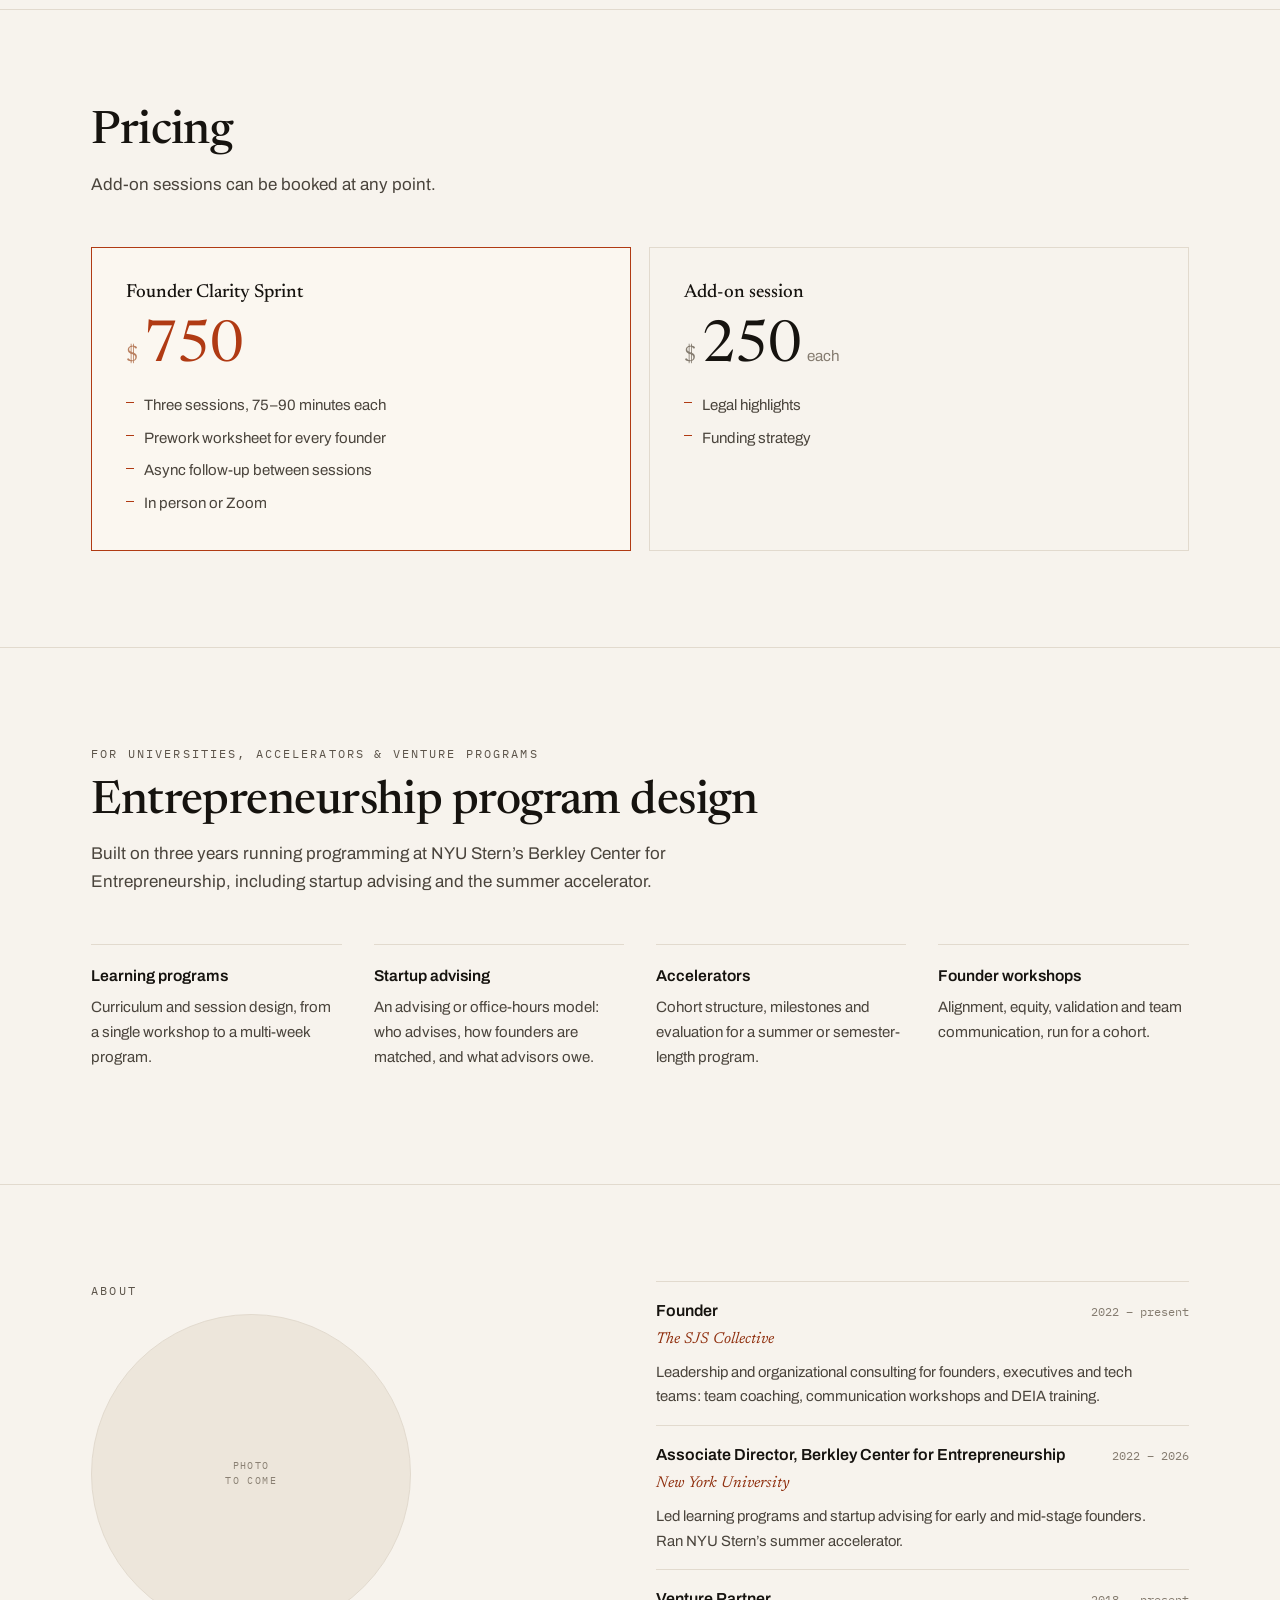
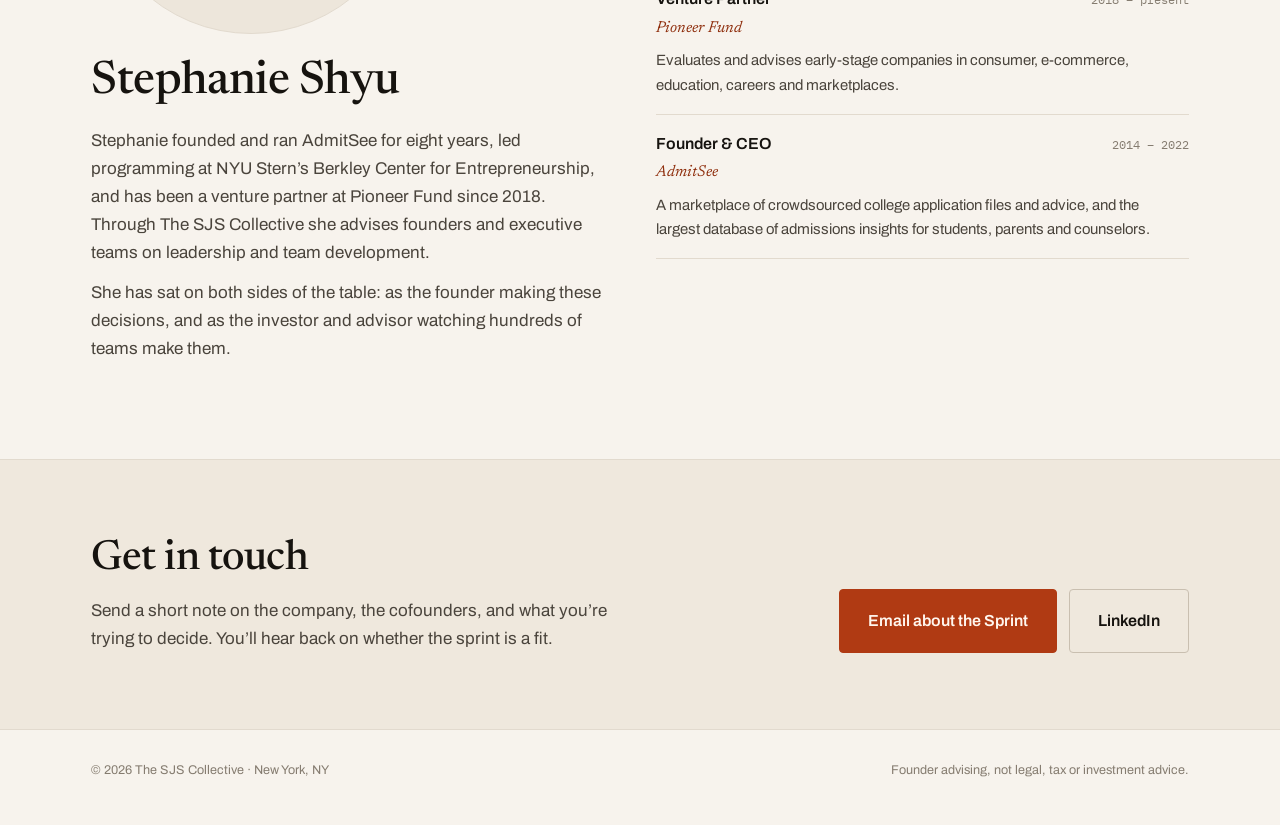
==== commit 7b4617c5: "Apply the design refinement: warm palette, logos, new layout Replaces the page with the refined desi" ====
--- a/index.html
+++ b/index.html
@@ -1,814 +1,436 @@
-<!doctype html>
+<!DOCTYPE html>
 <html lang="en">
 <head>
 <meta charset="utf-8">
 <meta name="viewport" content="width=device-width, initial-scale=1">
-<title>SJS Founder Advisory &mdash; Stephanie Shyu</title>
-<meta name="description" content="Three working sessions for early-stage cofounders: alignment, equity, customer validation and a 60-90 day roadmap. Advisory from Stephanie Shyu.">
+<title>SJS Founder Advisory — Stephanie Shyu</title>
+<meta name="description" content="Advisory for early-stage founding teams. Three working sessions to get clear on roles, equity and commitment before assumptions become friction.">
+<link rel="icon" href="favicon.svg" type="image/svg+xml">
 <link rel="canonical" href="https://applesandgrits.github.io/sjs-founder-advisory/">
-<link rel="icon" href="favicon.svg" type="image/svg+xml">
-<meta name="theme-color" content="#EDEFEA">
+<meta name="theme-color" content="#F7F3ED">
 <meta property="og:type" content="website">
 <meta property="og:site_name" content="SJS Founder Advisory">
 <meta property="og:title" content="SJS Founder Advisory &mdash; Stephanie Shyu">
-<meta property="og:description" content="Three working sessions for early-stage cofounders: alignment, equity, customer validation and a 60-90 day roadmap. Advisory from Stephanie Shyu.">
+<meta property="og:description" content="Advisory for early-stage founding teams. Three working sessions to get clear on roles, equity and commitment before assumptions become friction.">
 <meta property="og:url" content="https://applesandgrits.github.io/sjs-founder-advisory/">
 <meta property="og:image" content="https://applesandgrits.github.io/sjs-founder-advisory/og.png">
 <meta property="og:image:width" content="1200">
 <meta property="og:image:height" content="630">
 <meta name="twitter:card" content="summary_large_image">
 <link rel="stylesheet" href="fonts.css">
-<script>try{var l=localStorage.getItem('sjs-layout');if(l==='ledger'||l==='cards')document.documentElement.setAttribute('data-layout',l)}catch(e){}</script>
+<link rel="preconnect" href="https://fonts.gstatic.com" crossorigin>
+<link rel="stylesheet" href="https://fonts.googleapis.com/css2?family=Architects+Daughter&display=swap">
 <style>
-:root{
-  --paper:#EDEFEA;
-  --surface:#F8F9F5;
-  --surface-2:#E4E8E0;
-  --ink:#14231F;
-  --ink-2:#3E524C;
-  --ink-3:#6D817A;
-  --rule:#D2D9CF;
-  --rule-strong:#B9C3B6;
-  --accent:#C2761A;
-  --accent-ink:#8A5310;
-  --accent-soft:rgba(194,118,26,.10);
-  --mark:rgba(206,222,110,.62);
-  --grid:rgba(20,35,31,.055);
-
-  --f-display:"Newsreader", Georgia, "Times New Roman", serif;
-  --f-body:"Archivo", "Helvetica Neue", Arial, sans-serif;
-  --f-mono:"IBM Plex Mono", ui-monospace, "SF Mono", Menlo, monospace;
-
-  --col:clamp(320px, 92vw, 1080px);
-
-  color-scheme:light;
-}
-
 *{box-sizing:border-box}
-body{
-  background:var(--paper);
-  color:var(--ink);
-  font-family:var(--f-body);
-  font-size:16.5px;
-  line-height:1.62;
-  -webkit-font-smoothing:antialiased;
-}
-h1,h2,h3,h4{font-family:var(--f-display);font-weight:500;text-wrap:balance;margin:0;line-height:1.14;letter-spacing:-.012em}
-p{margin:0}
-a{color:var(--accent-ink);text-decoration-thickness:1px;text-underline-offset:3px}
-a:hover{color:var(--ink)}
-:focus-visible{outline:2px solid var(--accent);outline-offset:3px;border-radius:2px}
-
-.wrap{width:var(--col);margin-inline:auto;padding-inline:clamp(18px,4vw,28px)}
-.mono{font-family:var(--f-mono);font-size:.7rem;letter-spacing:.11em;text-transform:uppercase;color:var(--ink-3)}
-.num{font-variant-numeric:tabular-nums}
-
-/* header */
-header.bar{
-  position:sticky;top:0;z-index:20;
-  background:var(--paper);
-  border-bottom:1px solid var(--rule);
-}
-.bar-in{display:flex;align-items:center;justify-content:space-between;gap:16px;height:58px}
-.brand{display:flex;align-items:baseline;gap:9px;font-family:var(--f-display);font-size:1.06rem;letter-spacing:-.01em;color:var(--ink);text-decoration:none;white-space:nowrap}
-.brand b{font-weight:600}
-.brand em{font-style:italic;color:var(--ink-3);font-size:.9rem}
-.bar-nav{display:flex;align-items:center;gap:22px}
-.bar-nav a{font-size:.85rem;color:var(--ink-2);text-decoration:none}
-.bar-nav a:hover{color:var(--accent-ink)}
-@media (max-width:720px){.bar-nav .hide-sm,.brand em{display:none}}
-
-.btn{
-  display:inline-flex;align-items:center;gap:8px;
-  font-family:var(--f-body);font-size:.9rem;font-weight:500;
-  padding:11px 18px;border-radius:2px;text-decoration:none;
-  background:var(--ink);color:var(--paper);border:1px solid var(--ink);
-  transition:background .15s ease, color .15s ease, border-color .15s ease;
-}
-.btn:hover{background:var(--accent-ink);border-color:var(--accent-ink);color:#FFF8EC}
-.btn.ghost{background:transparent;color:var(--ink);border-color:var(--rule-strong)}
-.btn.ghost:hover{background:var(--surface);color:var(--ink);border-color:var(--ink)}
-.btn.sm{padding:8px 14px;font-size:.83rem}
-.bar-nav a.btn{color:var(--paper)}
-.bar-nav a.btn:hover{color:#FFF8EC}
-
-/* photos */
-.photo{margin:0;display:grid;gap:8px}
-.photo img{display:block;width:100%;height:auto;aspect-ratio:3/2;object-fit:cover;border:1px solid var(--rule);background:var(--surface-2)}
-.photo figcaption{font-size:.8rem;color:var(--ink-3)}
-.photo.wide img{aspect-ratio:21/9}
-.photo.wide{margin-bottom:40px}
-/* the headshot is a circular studio crop, so it is rendered round rather
-   than boxed; the source square is exactly the circle's bounding box */
-.photo.round img{aspect-ratio:1;border-radius:50%;border-color:transparent}
-
-/* hero */
-.hero{padding:clamp(52px,8vw,96px) 0 clamp(38px,5vw,58px)}
-.hero-grid{display:grid;gap:36px}
-@media (min-width:900px){.hero-grid{grid-template-columns:minmax(0,1.1fr) minmax(0,.9fr);align-items:center}}
-.hero h1{font-size:clamp(2.3rem,5.4vw,3.9rem);line-height:1.06;max-width:16ch}
-.hero .lede{margin-top:22px;max-width:48ch;font-size:1.06rem;color:var(--ink-2)}
-.hero .cta{display:flex;flex-wrap:wrap;gap:12px;margin-top:30px}
-.hero .kicker{margin-bottom:18px}
-
-.mark{position:relative;white-space:nowrap}
-.mark span{position:relative;z-index:1}
-.mark::after{content:"";position:absolute;left:-.1em;right:-.1em;bottom:.04em;height:.58em;background:var(--mark);z-index:0;border-radius:.06em}
-
-.creds{
-  margin-top:clamp(40px,6vw,64px);padding-top:18px;border-top:1px solid var(--rule);
-  display:flex;flex-wrap:wrap;gap:8px 26px;align-items:baseline;
-}
-.creds .c{font-family:var(--f-mono);font-size:.72rem;letter-spacing:.06em;color:var(--ink-3)}
-.creds .c b{color:var(--ink-2);font-weight:500}
-
-/* sections */
-section{padding:clamp(48px,6.5vw,76px) 0;border-top:1px solid var(--rule)}
-.sec-head{display:flex;flex-direction:column;gap:12px;margin-bottom:clamp(26px,4vw,40px)}
-.sec-head h2{font-size:clamp(1.7rem,3.4vw,2.5rem)}
-.sec-head p{max-width:58ch;color:var(--ink-2)}
-
-/* fit */
-.signals{display:grid;border-top:1px solid var(--rule)}
-.signal{display:grid;grid-template-columns:minmax(0,1fr);gap:6px;padding:22px 0;border-bottom:1px solid var(--rule)}
-.signal h3{font-size:1.22rem;font-style:italic;font-weight:400}
-.signal p{color:var(--ink-2);max-width:62ch}
-@media (min-width:760px){
-  .signal{grid-template-columns:minmax(0,28ch) minmax(0,1fr);gap:32px;align-items:baseline}
-}
-
-/* format meta */
-.meta{
-  display:grid;grid-template-columns:repeat(auto-fit,minmax(150px,1fr));
-  border:1px solid var(--rule);background:var(--surface);margin:0;
-}
-.meta div{padding:16px 18px;border-right:1px solid var(--rule)}
-.meta div:last-child{border-right:0}
-.meta dt{font-family:var(--f-mono);font-size:.66rem;letter-spacing:.12em;text-transform:uppercase;color:var(--ink-3);margin-bottom:5px}
-.meta dd{margin:0;font-size:.95rem;color:var(--ink);font-variant-numeric:tabular-nums}
-@media (max-width:620px){.meta div{border-right:0;border-bottom:1px solid var(--rule)}.meta div:last-child{border-bottom:0}}
-
-/* worksheet */
-.sheet-intro{display:flex;flex-wrap:wrap;gap:12px 28px;align-items:baseline;margin-bottom:20px}
-.stamp{
-  font-family:var(--f-mono);font-size:.68rem;letter-spacing:.1em;text-transform:uppercase;
-  color:var(--accent-ink);border:1px solid var(--accent);padding:5px 10px;border-radius:2px;
-  background:var(--accent-soft);
-}
-.sheets{display:grid;gap:16px}
-@media (min-width:720px){.sheets{grid-template-columns:repeat(2,minmax(0,1fr))}}
-.sheet{
-  background:var(--surface);
-  background-image:linear-gradient(var(--grid) 1px, transparent 1px),linear-gradient(90deg,var(--grid) 1px, transparent 1px);
-  background-size:100% 26px, 26px 100%;
-  border:1px solid var(--rule);padding:20px 20px 8px;
-}
-.sheet h3{font-size:1rem;font-family:var(--f-body);font-weight:600;letter-spacing:.01em;margin-bottom:14px}
-.sheet ul{margin:0;padding:0;list-style:none}
-.sheet li{
-  font-family:var(--f-display);font-size:1rem;line-height:1.45;color:var(--ink-2);
-  padding:9px 0 11px;border-bottom:1px solid var(--rule);
-}
-.sheet li:last-child{border-bottom:0}
-
-/* outcome */
-.outcome{
-  display:grid;gap:4px;border-left:2px solid var(--accent);
-  padding:12px 0 12px 16px;margin-top:20px;
-}
-.outcome .mono{color:var(--accent-ink)}
-.outcome p{font-family:var(--f-display);font-size:1.02rem;color:var(--ink);max-width:60ch}
-
-/* sessions */
-.session{
-  display:grid;grid-template-columns:minmax(0,1fr);gap:12px 40px;
-  padding:34px 0;border-top:1px solid var(--rule);
-}
-.session:first-child{border-top:0}
-.s-rail{display:flex;flex-direction:row;align-items:baseline;gap:12px}
-.s-rail .n{font-family:var(--f-display);font-size:2.6rem;line-height:.9;color:var(--accent);font-variant-numeric:tabular-nums}
-.s-rail .lbl{font-family:var(--f-mono);font-size:.68rem;letter-spacing:.12em;text-transform:uppercase;color:var(--ink-3)}
-.session h3{font-size:1.5rem;margin-bottom:0}
-.session ul{margin:0;padding-left:0;list-style:none;display:grid;gap:9px}
-.session li{position:relative;padding-left:20px;color:var(--ink-2);max-width:62ch}
-.session li::before{content:"";position:absolute;left:2px;top:.66em;width:7px;height:1px;background:var(--rule-strong)}
-.part{margin-top:18px}
-.part:first-of-type{margin-top:0}
-.ptitle{font-family:var(--f-mono);font-size:.68rem;letter-spacing:.12em;text-transform:uppercase;color:var(--ink);margin-bottom:8px}
-@media (min-width:820px){
-  .session{grid-template-columns:minmax(0,170px) minmax(0,1fr)}
-  .s-rail{flex-direction:column;gap:6px;position:sticky;top:76px;align-self:start;grid-column:1;grid-row:1/span 2}
-  .s-title{grid-column:2}
-  .s-body{grid-column:2}
-}
-
-/* decision points */
-.fork{display:grid;margin:20px 0 0;border-top:1px solid var(--rule)}
-.fork div{padding:14px 0;border-bottom:1px solid var(--rule)}
-.fork dt{font-family:var(--f-body);font-weight:600;font-size:.92rem;margin-bottom:3px}
-.fork dd{margin:0;color:var(--ink-2);font-size:.93rem}
-@media (min-width:760px){
-  .fork{grid-template-columns:repeat(3,1fr);gap:0 28px}
-}
-
-/* add-ons */
-.addons{margin-top:clamp(40px,5vw,56px);padding-top:clamp(28px,4vw,40px);border-top:1px solid var(--rule)}
-.addons h2{font-size:clamp(1.4rem,2.6vw,1.9rem);margin-bottom:8px}
-.opts{display:grid;gap:0 40px;grid-template-columns:repeat(auto-fit,minmax(min(100%,320px),1fr));margin-top:16px}
-.opt{border-top:1px solid var(--rule);padding:20px 0 6px}
-.opt h3{font-size:1.25rem;margin-bottom:10px;display:flex;justify-content:space-between;align-items:baseline;gap:12px}
-.opt h3 span{font-family:var(--f-mono);font-size:.72rem;color:var(--ink-3);letter-spacing:.08em;text-transform:uppercase}
-.opt ul{margin:0;padding-left:0;list-style:none;display:grid;gap:8px}
-.opt li{position:relative;padding-left:20px;color:var(--ink-2);font-size:.94rem}
-.opt li::before{content:"";position:absolute;left:2px;top:.66em;width:7px;height:1px;background:var(--rule-strong)}
-.note{margin-top:22px;font-size:.86rem;color:var(--ink-3);max-width:60ch}
-
-/* pricing */
-.price-grid{display:grid;gap:18px;grid-template-columns:repeat(auto-fit,minmax(min(100%,300px),1fr))}
-.price{border:1px solid var(--rule);padding:26px;background:var(--surface)}
-.price.lead{border-color:var(--ink)}
-.price .amt{display:flex;align-items:baseline;gap:6px;font-family:var(--f-display);font-size:3rem;line-height:1;font-variant-numeric:tabular-nums;letter-spacing:-.02em}
-.price .amt .cur{font-size:1.3rem;color:var(--ink-3);letter-spacing:0}
-.price .amt small{font-size:.95rem;font-family:var(--f-body);color:var(--ink-3);letter-spacing:0}
-.price h3{font-size:1.18rem;margin-bottom:16px}
-.price ul{margin:16px 0 0;padding-left:0;list-style:none;display:grid;gap:8px;font-size:.94rem;color:var(--ink-2)}
-.price li{padding-left:18px;position:relative}
-.price li::before{content:"";position:absolute;left:0;top:.62em;width:8px;height:1px;background:var(--accent)}
-
-/* programs */
-.prog{display:grid;gap:0 32px;grid-template-columns:repeat(auto-fit,minmax(min(100%,210px),1fr))}
-.prog div{padding:18px 0;border-top:1px solid var(--rule)}
-.prog h3{font-family:var(--f-body);font-size:.98rem;font-weight:600;margin-bottom:6px}
-.prog p{color:var(--ink-2);font-size:.94rem}
-
-/* about */
-.about{display:grid;gap:clamp(28px,4vw,52px)}
-@media (min-width:900px){.about{grid-template-columns:minmax(0,1fr) minmax(0,1.05fr);align-items:start}}
-.role{display:grid;gap:3px;padding:16px 0;border-top:1px solid var(--rule)}
-.role:last-child{border-bottom:1px solid var(--rule)}
-.role .rt{display:flex;flex-wrap:wrap;justify-content:space-between;gap:6px 16px;align-items:baseline}
-.role h3{font-family:var(--f-body);font-size:1rem;font-weight:600}
-.role .yr{font-family:var(--f-mono);font-size:.72rem;color:var(--ink-3);font-variant-numeric:tabular-nums;white-space:nowrap}
-.role .org{font-family:var(--f-display);font-style:italic;color:var(--accent-ink);font-size:.98rem}
-.role p{color:var(--ink-2);font-size:.93rem;margin-top:4px;max-width:56ch}
-.about .kicker{margin-bottom:14px}
-.about .photo{margin-bottom:22px;max-width:320px}
-.about h2{font-size:clamp(1.7rem,3.4vw,2.5rem)}
-.about .bio{margin-top:18px;color:var(--ink-2);max-width:52ch}
-.about .bio + .bio{margin-top:12px}
-
-/* contact */
-.contact{background:var(--surface-2);border-top:1px solid var(--rule)}
-.contact-in{display:grid;gap:26px}
-@media (min-width:860px){.contact-in{grid-template-columns:minmax(0,1fr) minmax(0,auto);align-items:end}}
-.contact h2{font-size:clamp(1.8rem,3.6vw,2.6rem)}
-.contact p{color:var(--ink-2);max-width:52ch;margin-top:14px}
-.contact .actions{display:flex;flex-wrap:wrap;gap:12px}
-
-footer{padding:30px 0 44px;border-top:1px solid var(--rule)}
-.foot-in{display:flex;flex-wrap:wrap;gap:10px 28px;justify-content:space-between;align-items:baseline}
-footer small{color:var(--ink-3);font-size:.79rem}
-/* ══════════════════════════════════════════════════════════════════
-   LAYOUT PREVIEW LAYERS
-   Two alternative directions layered over the base design. Neither is
-   active until the switcher sets data-layout on <html>. To ship one
-   direction, fold its rules into the base and delete this block plus
-   the .lswitch rules, markup and scripts.
-   ══════════════════════════════════════════════════════════════════ */
-
-/* ---------- DIRECTION 1 · LEDGER -------------------------------- */
-/* Open paper, hairline rules, no boxes. Rows read as a document. */
-
-[data-layout="ledger"] .hero{padding-bottom:clamp(30px,4vw,44px)}
-/* clips the sliver left by the scrollbar's share of 100vw; unlike
-   overflow:hidden this keeps the sticky header working */
-[data-layout="ledger"] body{overflow-x:clip}
-@media (min-width:900px){
-  [data-layout="ledger"] .hero-grid{grid-template-columns:minmax(0,1fr) minmax(0,.92fr);gap:clamp(30px,4vw,56px)}
-  [data-layout="ledger"] .hero-grid .photo{
-    /* gap from the container edge out to the viewport edge. .hero resets
-       .wrap's inline padding to 0, so no padding term belongs here. */
-    --bleed:calc((100vw - var(--col))/2);
-    width:calc(100% + var(--bleed));max-width:none;
-  }
-  [data-layout="ledger"] .hero-grid .photo img{aspect-ratio:auto;height:clamp(310px,40vw,440px);border-right:0}
-  [data-layout="ledger"] .hero-grid .photo figcaption{padding-right:calc(var(--bleed) + 4px)}
-}
-
-[data-layout="ledger"] .meta{border:0;background:none;border-top:1px solid var(--ink);border-bottom:1px solid var(--rule)}
-[data-layout="ledger"] .meta div{padding:15px 24px 15px 0;border-right:0}
-
-/* worksheets become rule-separated rows, matching "Who this is for" */
-[data-layout="ledger"] .sheets{display:block;border-top:1px solid var(--rule)}
-[data-layout="ledger"] .sheet{
-  background:none;background-image:none;border:0;border-bottom:1px solid var(--rule);
-  padding:20px 0;display:grid;gap:6px 32px;
-}
-[data-layout="ledger"] .sheet h3{
-  font-family:var(--f-display);font-size:1.18rem;font-style:italic;font-weight:400;
-  letter-spacing:0;margin-bottom:0;
-}
-[data-layout="ledger"] .sheet li{border-bottom:0;padding:3px 0;font-size:.98rem}
-@media (min-width:760px){
-  [data-layout="ledger"] .sheet{grid-template-columns:minmax(0,28ch) minmax(0,1fr)}
-}
-
-/* sessions as three-column ledger rows: numeral · title · body */
-@media (min-width:900px){
-  [data-layout="ledger"] .session{
-    grid-template-columns:minmax(0,86px) minmax(0,1.02fr) minmax(0,1.32fr);
-    gap:0 clamp(22px,2.8vw,40px);padding:30px 0;
-  }
-  [data-layout="ledger"] .s-rail{position:static;grid-column:1;grid-row:1;gap:4px}
-  [data-layout="ledger"] .s-rail .n{font-size:2.1rem}
-  [data-layout="ledger"] .s-title{grid-column:2;grid-row:1;font-size:1.42rem}
-  [data-layout="ledger"] .s-body{grid-column:3;grid-row:1}
-}
-
-[data-layout="ledger"] .price{border:0;background:none;border-top:2px solid var(--rule-strong);padding:22px 0 0}
-[data-layout="ledger"] .price.lead{border-top-color:var(--accent)}
-[data-layout="ledger"] .price-grid{gap:28px 44px}
-
-[data-layout="ledger"] .contact{background:none;border-top:1px solid var(--ink)}
-
-/* ---------- DIRECTION 2 · CARDS --------------------------------- */
-/* Warm cream ground, each section held in a rounded panel. */
-
-[data-layout="cards"]{
-  --paper:#F6F2EA;
-  --surface:#FFFFFF;
-  --surface-2:#F1EBE0;
-  --rule:#E5DCCD;
-  --rule-strong:#CDBFA9;
-  --grid:rgba(20,35,31,.04);
-}
-[data-layout="cards"] header.bar{border-bottom:0}
-[data-layout="cards"] .btn,
-[data-layout="cards"] .stamp{border-radius:999px}
-[data-layout="cards"] .photo img{border-radius:14px;border-color:transparent}
-[data-layout="cards"] .photo.round img{border-radius:50%}
-
-[data-layout="cards"] section{border-top:0;padding:clamp(8px,1.4vw,14px) 0}
-[data-layout="cards"] section > .wrap{
-  background:var(--surface);border-radius:22px;
-  padding:clamp(30px,4vw,52px) clamp(20px,3.4vw,44px);
-}
-[data-layout="cards"] .hero{padding-bottom:clamp(30px,4vw,48px)}
-[data-layout="cards"] .creds{border-top-color:var(--rule)}
-
-[data-layout="cards"] .meta{border-radius:14px;overflow:hidden;background:var(--surface-2);border-color:transparent}
-[data-layout="cards"] .meta div{border-right-color:var(--rule)}
-
-[data-layout="cards"] .sheet{
-  border-radius:16px;border-color:transparent;background:var(--surface-2);background-image:none;
-  padding:22px 22px 10px;
-}
-
-/* sessions as stacked, softly tinted panels */
-[data-layout="cards"] .session{
-  border-top:0;border-radius:20px;background:var(--surface-2);
-  padding:clamp(22px,3vw,34px);margin-bottom:16px;
-}
-[data-layout="cards"] .session:nth-child(2){background:#EDEFE6}
-[data-layout="cards"] .session:nth-child(3){background:#F4EBDF}
-[data-layout="cards"] .s-rail{position:static}
-[data-layout="cards"] .sessions{margin-bottom:8px}
-[data-layout="cards"] .addons{border-top-color:var(--rule)}
-
-/* pricing as one split panel */
-[data-layout="cards"] .price-grid{
-  gap:0;background:var(--surface-2);border-radius:20px;overflow:hidden;
-  grid-template-columns:minmax(0,1fr);
-}
-[data-layout="cards"] .price{border:0;background:none;padding:clamp(26px,3vw,38px)}
-@media (min-width:760px){
-  [data-layout="cards"] .price-grid{grid-template-columns:minmax(0,1.12fr) minmax(0,.88fr)}
-  [data-layout="cards"] .price + .price{border-left:1px solid var(--rule)}
-}
-
-/* bio sits in its own panel beside the portrait */
-[data-layout="cards"] .about > div:first-child{
-  background:var(--surface-2);border-radius:20px;padding:clamp(24px,3vw,34px);
-}
-
-[data-layout="cards"] .contact{background:none}
-[data-layout="cards"] .contact > .wrap{background:#EFE4D3}
-[data-layout="cards"] footer{border-top:0}
-
-/* ---------- preview switcher ------------------------------------ */
-.lswitch{
-  position:fixed;right:16px;bottom:16px;z-index:60;
-  display:flex;align-items:center;gap:2px;
-  background:#F8F9F5;border:1px solid #B9C3B6;border-radius:999px;padding:4px;
-  box-shadow:0 3px 16px rgba(20,35,31,.13);
-}
-.lswitch .lbl{
-  font-family:var(--f-mono);font-size:.58rem;letter-spacing:.13em;text-transform:uppercase;
-  color:#6D817A;padding:0 8px 0 11px;
-}
-.lswitch button{
-  font-family:var(--f-body);font-size:.78rem;font-weight:500;line-height:1;
-  color:#3E524C;background:none;border:0;border-radius:999px;padding:7px 13px;cursor:pointer;
-}
-.lswitch button:hover{color:#14231F}
-.lswitch button[aria-pressed="true"]{background:#14231F;color:#F8F9F5}
-@media (max-width:560px){
-  .lswitch{right:10px;bottom:10px}
-  .lswitch .lbl{display:none}
-  .lswitch button{padding:7px 11px;font-size:.74rem}
-}
-@media print{.lswitch{display:none}}
+body{margin:0;background:#F7F3ED;color:#16130F;font-family:"Archivo","Helvetica Neue",Arial,sans-serif;font-size:17px;line-height:1.65;-webkit-font-smoothing:antialiased;color-scheme:light}
+html{scroll-behavior:smooth}
+a{color:#8F2F0E;text-decoration-thickness:1px;text-underline-offset:3px}
+a:hover{color:#16130F}
+:focus-visible{outline:2px solid #B03A13;outline-offset:3px;border-radius:2px}
+img{max-width:100%}
+.x1:hover{color:#B03A13 !important}
+.x2:hover{background:#8F2F0E !important;border-color:#8F2F0E !important;color:#FFF6EE !important}
+.x3::before{content:'';position:absolute;left:2px;top:.66em;width:7px;height:1px;background:#C9BFB0}
+.x4::before{content:'';position:absolute;left:0;top:.62em;width:8px;height:1px;background:#B03A13}
+.x5:hover{background:#8F2F0E !important;border-color:#8F2F0E !important;color:#FFF8EC !important}
+.x6:hover{background:#FFFCF7 !important;border-color:#16130F !important}
 </style>
 </head>
 <body>
-
-<header class="bar">
-  <div class="wrap bar-in">
-    <a class="brand" href="#top"><b>SJS</b> Founder Advisory <em>&mdash; Stephanie Shyu</em></a>
-    <nav class="bar-nav">
-      <a class="hide-sm" href="#sprint">The Sprint</a>
-      <a class="hide-sm" href="#pricing">Pricing</a>
-      <a class="hide-sm" href="#programs">Program design</a>
-      <a class="btn sm" href="#contact">Get in touch</a>
+<header style="position:sticky;top:0;z-index:20;background:#F7F3ED;border-bottom:1px solid #E2DACE">
+  <div style="width:clamp(320px,92vw,1180px);margin-inline:auto;padding-inline:clamp(18px,4vw,40px);display:flex;align-items:center;justify-content:space-between;gap:20px;min-height:92px;flex-wrap:wrap">
+    <a href="#top" style="display:flex;align-items:center;gap:18px;color:#16130F;text-decoration:none">
+      <span style="font-family:'Newsreader',Georgia,serif;font-weight:600;font-size:2.1rem;letter-spacing:-.01em;line-height:1">SJS</span>
+      <span style="width:1px;align-self:stretch;background:#D6CCBE;margin:6px 0"></span>
+      <span style="display:flex;flex-direction:column;line-height:1.2;white-space:nowrap">
+        <span style="font-family:'Newsreader',Georgia,serif;font-size:1.16rem;font-weight:500">Founder Advisory</span>
+      </span>
+    </a>
+    <nav style="display:flex;align-items:center;gap:30px;flex-wrap:wrap">
+      <a href="#sprint" style="font-size:.92rem;color:#3A342D;text-decoration:none;white-space:nowrap" class="x1">The Sprint</a>
+      <a href="#pricing" style="font-size:.92rem;color:#3A342D;text-decoration:none;white-space:nowrap" class="x1">Pricing</a>
+      <a href="#programs" style="font-size:.92rem;color:#3A342D;text-decoration:none;white-space:nowrap" class="x1">Program design</a>
+      <a href="#about" style="font-size:.92rem;color:#3A342D;text-decoration:none;white-space:nowrap" class="x1">About</a>
+      <a href="#contact" style="display:inline-flex;align-items:center;font-size:.92rem;font-weight:600;padding:13px 24px;border-radius:4px;text-decoration:none;white-space:nowrap;background:#B03A13;color:#FFF6EE;border:1px solid #B03A13;transition:background .15s ease,border-color .15s ease" class="x2">Get in touch</a>
     </nav>
   </div>
 </header>
 
 <main id="top">
 
-  <div class="wrap hero">
-   <div class="hero-grid">
-    <div>
-    <p class="mono kicker">Advisory for early-stage founding teams</p>
-    <h1>Make the <span class="mark"><span>implicit explicit</span></span> between cofounders.</h1>
-    <p class="lede">Three working sessions that put roles, commitments, equity and what you still have to prove in writing. Each founder answers the hard questions alone first, so nobody negotiates on the spot.</p>
-    <div class="cta">
-      <a class="btn" href="#contact">Book the Clarity Sprint</a>
-      <a class="btn ghost" href="#sprint">See the sessions</a>
-    </div>
-    </div>
-    <figure class="photo">
-      <img src="photos/panel-nyu.jpg" width="1400" height="933" decoding="async"
-           alt="Stephanie Shyu speaking into a microphone on a panel, in front of NYU Entrepreneurial Institute banners.">
-      <figcaption>On a panel at the NYU Entrepreneurial Institute.</figcaption>
-    </figure>
-   </div>
-    <div class="creds">
-      <span class="c"><b>NYU Stern</b> &middot; Berkley Center for Entrepreneurship</span>
-      <span class="c"><b>AdmitSee</b> &middot; Founder &amp; CEO</span>
-      <span class="c"><b>Pioneer Fund</b> &middot; Venture Partner</span>
-      <span class="c"><b>The SJS Collective</b> &middot; Founder</span>
+  <div style="width:clamp(320px,92vw,1180px);margin-inline:auto;padding-inline:clamp(18px,4vw,40px);padding-top:clamp(40px,5.5vw,66px);padding-bottom:clamp(34px,4vw,52px)">
+    <div style="display:flex;flex-wrap:wrap;gap:clamp(28px,4vw,56px);align-items:flex-start">
+      <div style="flex:1 1 520px;min-width:0">
+        <p style="margin:0 0 26px;font-family:'IBM Plex Mono',ui-monospace,Menlo,monospace;font-size:.76rem;letter-spacing:.2em;text-transform:uppercase;color:#5C544A">Advisory for early-stage founding teams</p>
+        <h1 style="margin:0;font-family:'Newsreader',Georgia,serif;font-weight:500;letter-spacing:-.02em;font-size:clamp(2.6rem,6vw,4.5rem);line-height:1.03;max-width:14ch">Build the company. Start with the <span style="color:#B03A13">partnership.</span></h1>
+        <p style="margin:26px 0 0;max-width:36ch;font-size:1.18rem;line-height:1.5;color:#3A342D">Get clear on roles, equity, and commitment before assumptions become friction.</p>
+        <div style="display:flex;flex-wrap:wrap;gap:clamp(18px,3vw,34px);margin-top:clamp(30px,4vw,44px);align-items:center">
+          <a href="#sprint" style="display:inline-flex;align-items:center;gap:14px;white-space:nowrap;font-size:1rem;font-weight:600;padding:19px 30px;border-radius:4px;text-decoration:none;background:#B03A13;color:#FFF6EE;border:1px solid #B03A13;transition:background .15s ease,border-color .15s ease" class="x2">Explore the Clarity Sprint <span style="font-size:1.1rem;line-height:1">&rarr;</span></a>
+          <div style="display:flex;align-items:stretch;gap:clamp(16px,2.4vw,28px)">
+            <span style="width:1px;background:#D9B7A4"></span>
+            <p style="margin:0;font-size:1rem;line-height:1.55;color:#3A342D">Three working sessions.<br>Clear decisions. A shared plan.</p>
+          </div>
+        </div>
+      </div>
+
+      <div style="flex:1 1 420px;min-width:300px;position:relative;padding-top:clamp(0px,1.5vw,18px)">
+        <div style="position:absolute;left:32%;right:clamp(-40px,-2vw,0px);top:0;bottom:14%;background:#EAE3D7"></div>
+        <div style="position:relative;display:flex;flex-wrap:wrap;gap:clamp(16px,2.5vw,30px);align-items:flex-start;padding:clamp(20px,3vw,34px) 0 clamp(24px,3vw,38px)">
+          <figure style="margin:0;flex:1 1 240px;max-width:330px;min-width:0;display:grid;gap:16px">
+            <div role="img" aria-label="Photo of Stephanie Shyu to be added" style="width:100%;aspect-ratio:3/3.9;background:#EDE6DB;border:1px solid #E2DACE;display:grid;place-items:center"><span style="font-family:'IBM Plex Mono',ui-monospace,Menlo,monospace;font-size:.62rem;letter-spacing:.14em;text-transform:uppercase;color:#8A8073;text-align:center;padding:12px;line-height:1.5">Photo<br>to come</span></div>
+            <figcaption style="display:grid;gap:4px">
+              <span style="font-size:1rem;font-weight:600;color:#16130F">Stephanie Shyu</span>
+              <span style="font-family:'IBM Plex Mono',ui-monospace,Menlo,monospace;font-size:.72rem;letter-spacing:.16em;text-transform:uppercase;color:#5C544A">Founder &amp; Advisor</span>
+            </figcaption>
+          </figure>
+          <div style="flex:0 1 190px;min-width:150px;align-self:center">
+            <p style="margin:0;max-width:15ch;font-family:'Architects Daughter',ui-rounded,cursive;font-size:1.02rem;line-height:1.9;color:#2A241E;transform:rotate(-1.5deg);transform-origin:left top">Better conversations build better companies.</p>
+            <div style="width:132px;height:9px;margin:16px 0 0 4px;border-bottom:1.5px solid #3A342D;border-radius:0 0 50% 50%;transform:rotate(-2deg)"></div>
+          </div>
+        </div>
+      </div>
+    </div>
+
+    <div style="margin-top:clamp(40px,6vw,72px)">
+      <div style="width:230px;height:1px;background:#D9B7A4"></div>
+      <div style="display:flex;flex-wrap:wrap;gap:18px clamp(24px,3.4vw,46px);align-items:center;padding-top:26px">
+        <span style="font-family:'IBM Plex Mono',ui-monospace,Menlo,monospace;font-size:.72rem;letter-spacing:.18em;text-transform:uppercase;color:#5C544A">Trusted by founders from</span>
+        <img src="logos/nyu-stern-berkley.png" alt="NYU Stern Berkley Center for Entrepreneurship" style="height:46px;width:auto;display:block;opacity:.86">
+        <img src="logos/admitsee.png" alt="AdmitSee" style="height:30px;width:auto;display:block;opacity:.86">
+        <img src="logos/pioneer-fund.png" alt="Pioneer Fund" style="height:20px;width:auto;display:block;opacity:.86">
+        <img src="logos/sjs-collective.png" alt="The SJS Collective" style="height:62px;width:auto;display:block;opacity:.88">
+      </div>
     </div>
   </div>
 
-  <section id="fit">
-    <div class="wrap">
-      <div class="sec-head">
-        <h2>Who this is for</h2>
-      </div>
-      <div class="signals">
-        <div class="signal">
-          <h3>Cofounders with no founder agreement.</h3>
-          <p>You&rsquo;re building on a handshake. Roles are assumed, the split has never been said out loud, and nobody wants to bring it up.</p>
-        </div>
-        <div class="signal">
-          <h3>Teams that can&rsquo;t agree on what traction means.</h3>
-          <p>Everyone is busy, but nobody can name the result that would prove this is working.</p>
-        </div>
-        <div class="signal">
-          <h3>Founders who haven&rsquo;t settled how big a bet this is.</h3>
-          <p>Side project, lifestyle business or venture-scale company. Each founder may assume a different answer, and that answer drives equity, funding and the next twelve months.</p>
-        </div>
-      </div>
-    </div>
-  </section>
-
-  <section id="sprint">
-    <div class="wrap">
-      <div class="sec-head">
-        <h2>The Founder Clarity Sprint</h2>
-        <p>Independent prework, then three sessions in order: alignment, equity and validation, roadmap. Each one builds on what the last settled.</p>
-      </div>
-
-      <dl class="meta">
-        <div><dt>Sessions</dt><dd class="num">3 &times; 75&ndash;90 min</dd></div>
-        <div><dt>Cadence</dt><dd class="num">1&ndash;2 weeks apart</dd></div>
-        <div><dt>Format</dt><dd>In person or Zoom</dd></div>
-        <div><dt>Between sessions</dt><dd>Async follow-up</dd></div>
-        <div><dt>Add-ons</dt><dd>Legal, funding strategy</dd></div>
+  <section id="fit" style="padding:clamp(60px,7.5vw,104px) 0;border-top:1px solid #E2DACE">
+    <div style="width:clamp(320px,92vw,1180px);margin-inline:auto;padding-inline:clamp(18px,4vw,40px)">
+      <div style="margin-bottom:clamp(30px,4.5vw,48px)">
+        <h2 style="margin:0;font-family:'Newsreader',Georgia,serif;font-weight:500;line-height:1.14;letter-spacing:-.012em;font-size:clamp(1.9rem,3.6vw,2.9rem)">Who this is for</h2>
+      </div>
+      <div style="border-top:1px solid #E2DACE">
+        <div style="display:flex;flex-wrap:wrap;gap:8px 44px;align-items:baseline;padding:30px 0;border-bottom:1px solid #E2DACE">
+          <h3 style="margin:0;flex:0 1 26ch;font-family:'Newsreader',Georgia,serif;font-size:1.45rem;font-style:italic;font-weight:400;line-height:1.14">Cofounders with no founder agreement.</h3>
+          <p style="margin:0;flex:1 1 320px;color:#4A443C;max-width:62ch">You&rsquo;re building on a handshake. Roles are assumed, the split has never been said out loud, and nobody wants to bring it up.</p>
+        </div>
+        <div style="display:flex;flex-wrap:wrap;gap:8px 44px;align-items:baseline;padding:30px 0;border-bottom:1px solid #E2DACE">
+          <h3 style="margin:0;flex:0 1 26ch;font-family:'Newsreader',Georgia,serif;font-size:1.45rem;font-style:italic;font-weight:400;line-height:1.14">Teams that can&rsquo;t agree on what traction means.</h3>
+          <p style="margin:0;flex:1 1 320px;color:#4A443C;max-width:62ch">Everyone is busy, but nobody can name the result that would prove this is working.</p>
+        </div>
+        <div style="display:flex;flex-wrap:wrap;gap:8px 44px;align-items:baseline;padding:30px 0;border-bottom:1px solid #E2DACE">
+          <h3 style="margin:0;flex:0 1 26ch;font-family:'Newsreader',Georgia,serif;font-size:1.45rem;font-style:italic;font-weight:400;line-height:1.14">Founders who haven&rsquo;t settled how big a bet this is.</h3>
+          <p style="margin:0;flex:1 1 320px;color:#4A443C;max-width:62ch">Side project, lifestyle business or venture-scale company. Each founder may assume a different answer, and that answer drives equity, funding and the next twelve months.</p>
+        </div>
+      </div>
+    </div>
+  </section>
+
+  <section id="sprint" style="padding:clamp(60px,7.5vw,104px) 0;border-top:1px solid #E2DACE">
+    <div style="width:clamp(320px,92vw,1180px);margin-inline:auto;padding-inline:clamp(18px,4vw,40px)">
+      <div style="display:flex;flex-direction:column;gap:12px;margin-bottom:clamp(30px,4.5vw,48px)">
+        <h2 style="margin:0;font-family:'Newsreader',Georgia,serif;font-weight:500;line-height:1.14;letter-spacing:-.012em;font-size:clamp(1.9rem,3.6vw,2.9rem)">The Founder Clarity Sprint</h2>
+        <p style="margin:0;max-width:58ch;color:#4A443C">Independent prework, then three sessions in order: alignment, equity and validation, roadmap. Each one builds on what the last settled.</p>
+      </div>
+      <dl style="display:grid;grid-template-columns:repeat(auto-fit,minmax(196px,1fr));border-top:1px solid #16130F;border-bottom:1px solid #E2DACE;background:transparent;margin:0">
+        <div style="padding:20px 28px;border-left:1px solid #E2DACE"><dt style="font-family:'IBM Plex Mono',ui-monospace,Menlo,monospace;font-size:.68rem;letter-spacing:.16em;text-transform:uppercase;color:#5C544A;margin-bottom:5px">Sessions</dt><dd style="margin:0;font-size:1.02rem;color:#16130F;font-variant-numeric:tabular-nums">3 &times; 75&ndash;90 min</dd></div>
+        <div style="padding:20px 28px;border-left:1px solid #E2DACE"><dt style="font-family:'IBM Plex Mono',ui-monospace,Menlo,monospace;font-size:.68rem;letter-spacing:.16em;text-transform:uppercase;color:#5C544A;margin-bottom:5px">Cadence</dt><dd style="margin:0;font-size:1.02rem;color:#16130F;font-variant-numeric:tabular-nums">1&ndash;2 weeks apart</dd></div>
+        <div style="padding:20px 28px;border-left:1px solid #E2DACE"><dt style="font-family:'IBM Plex Mono',ui-monospace,Menlo,monospace;font-size:.68rem;letter-spacing:.16em;text-transform:uppercase;color:#5C544A;margin-bottom:5px">Format</dt><dd style="margin:0;font-size:1.02rem;color:#16130F">In person or Zoom</dd></div>
+        <div style="padding:20px 28px;border-left:1px solid #E2DACE"><dt style="font-family:'IBM Plex Mono',ui-monospace,Menlo,monospace;font-size:.68rem;letter-spacing:.16em;text-transform:uppercase;color:#5C544A;margin-bottom:5px">Between sessions</dt><dd style="margin:0;font-size:1.02rem;color:#16130F">Async follow-up</dd></div>
+        <div style="padding:20px 28px;border-left:1px solid #E2DACE;border-right:1px solid #E2DACE"><dt style="font-family:'IBM Plex Mono',ui-monospace,Menlo,monospace;font-size:.68rem;letter-spacing:.16em;text-transform:uppercase;color:#5C544A;margin-bottom:5px">Add-ons</dt><dd style="margin:0;font-size:1.02rem;color:#16130F">Legal, funding strategy</dd></div>
       </dl>
     </div>
   </section>
 
-  <section id="prework">
-    <div class="wrap">
-      <div class="sec-head">
-        <span class="mono">Session 0 &middot; Prework</span>
-        <h2>Each founder answers alone first.</h2>
-        <p>Before session one, every founder writes down their own answers. You arrive with what you think on paper, and the sessions start from the differences.</p>
-      </div>
-
-      <div class="sheet-intro">
-        <span class="stamp">One worksheet per founder</span>
-      </div>
-
-      <div class="sheets">
-        <div class="sheet">
-          <h3>Vision</h3>
-          <ul>
-            <li>What are we building, and for whom?</li>
-            <li>What does success look like in X years? Is there an X after which I&rsquo;d no longer want to work on this?</li>
-            <li>Is this a side project, a lifestyle business or a venture-scale startup?</li>
-          </ul>
-        </div>
-        <div class="sheet">
-          <h3>Commitment</h3>
-          <ul>
-            <li>How much time will I commit over the next 12 months?</li>
-            <li>What money am I willing to put in? What am I giving up or risking?</li>
-            <li>Under what circumstances would I go full-time?</li>
-            <li>What needs to go right this year for me to step up, step back or hold steady?</li>
-            <li>What happens if the company needs substantially more from me?</li>
-          </ul>
-        </div>
-        <div class="sheet">
-          <h3>Founder role</h3>
-          <ul>
-            <li>What role do I want? What am I uniquely positioned to contribute?</li>
-            <li>What do I expect the other founders to own?</li>
-            <li>What decisions should I have authority over?</li>
-            <li>Who wants to be CEO? What does that role mean to this team?</li>
-            <li>What do we decide together, and what does one founder decide alone?</li>
-          </ul>
-        </div>
-        <div class="sheet">
-          <h3>Equity &amp; expectations</h3>
-          <ul>
-            <li>What split do I think is fair, and why?</li>
-            <li>What would make an equity arrangement feel unfair?</li>
-            <li>What happens if one founder&rsquo;s contribution changes materially?</li>
-            <li>What am I most worried will go wrong between us?</li>
-          </ul>
-        </div>
-      </div>
-
-      <div class="outcome">
-        <span class="mono">Outcome</span>
-        <p>A shared vision, each founder&rsquo;s commitment and role, and the open questions to settle before equity.</p>
-      </div>
-    </div>
-  </section>
-
-  <section id="sessions">
-    <div class="wrap">
-      <div class="sec-head">
-        <h2>Three working sessions</h2>
-      </div>
-      <figure class="photo wide">
-        <img src="photos/audience-nyu-stern.jpg" width="1620" height="694" loading="lazy" decoding="async"
-             alt="Stephanie Shyu seated in an auditorium audience, wearing an NYU Stern name badge.">
-        <figcaption>In the audience at an NYU Stern event.</figcaption>
+  <section id="prework" style="padding:clamp(60px,7.5vw,104px) 0;border-top:1px solid #E2DACE">
+    <div style="width:clamp(320px,92vw,1180px);margin-inline:auto;padding-inline:clamp(18px,4vw,40px)">
+      <div style="display:flex;flex-direction:column;gap:12px;margin-bottom:clamp(30px,4.5vw,48px)">
+        <span style="font-family:'IBM Plex Mono',ui-monospace,Menlo,monospace;font-size:.74rem;letter-spacing:.18em;text-transform:uppercase;color:#5C544A">Session 0 &middot; Prework</span>
+        <h2 style="margin:0;font-family:'Newsreader',Georgia,serif;font-weight:500;line-height:1.14;letter-spacing:-.012em;font-size:clamp(1.9rem,3.6vw,2.9rem)">Each founder answers alone first.</h2>
+        <p style="margin:0;max-width:58ch;color:#4A443C">Before session one, every founder writes down their own answers. You arrive with what you think on paper, and the sessions start from the differences.</p>
+      </div>
+      <div style="display:flex;flex-wrap:wrap;gap:12px 28px;align-items:baseline;margin-bottom:20px">
+        <span style="font-family:'IBM Plex Mono',ui-monospace,Menlo,monospace;font-size:.7rem;letter-spacing:.16em;text-transform:uppercase;color:#B03A13;border:1px solid #B03A13;padding:7px 12px;border-radius:4px;background:rgba(176,58,19,.08);display:inline-block;white-space:nowrap">One worksheet per founder</span>
+      </div>
+      <div style="display:grid;gap:16px;grid-template-columns:repeat(auto-fit,minmax(min(100%,300px),1fr))">
+        <div style="background:#FBF7F0;background-image:linear-gradient(rgba(22,19,15,.035) 1px,transparent 1px),linear-gradient(90deg,rgba(22,19,15,.035) 1px,transparent 1px);background-size:100% 26px,26px 100%;border:1px solid #E7DFD2;padding:26px 26px 14px">
+          <h3 style="margin:0 0 16px;font-size:.78rem;font-family:'IBM Plex Mono',ui-monospace,Menlo,monospace;font-weight:500;letter-spacing:.16em;text-transform:uppercase;color:#B03A13">Vision</h3>
+          <ul style="margin:0;padding:0;list-style:none">
+            <li style="font-family:'Newsreader',Georgia,serif;font-size:1.04rem;line-height:1.5;color:#3A342D;padding:11px 0 13px;border-bottom:1px solid #E2DACE">What are we building, and for whom?</li>
+            <li style="font-family:'Newsreader',Georgia,serif;font-size:1.04rem;line-height:1.5;color:#3A342D;padding:11px 0 13px;border-bottom:1px solid #E2DACE">What does success look like in X years? Is there an X after which I&rsquo;d no longer want to work on this?</li>
+            <li style="font-family:'Newsreader',Georgia,serif;font-size:1.04rem;line-height:1.5;color:#3A342D;padding:11px 0 13px">Is this a side project, a lifestyle business or a venture-scale startup?</li>
+          </ul>
+        </div>
+        <div style="background:#FBF7F0;background-image:linear-gradient(rgba(22,19,15,.035) 1px,transparent 1px),linear-gradient(90deg,rgba(22,19,15,.035) 1px,transparent 1px);background-size:100% 26px,26px 100%;border:1px solid #E7DFD2;padding:26px 26px 14px">
+          <h3 style="margin:0 0 16px;font-size:.78rem;font-family:'IBM Plex Mono',ui-monospace,Menlo,monospace;font-weight:500;letter-spacing:.16em;text-transform:uppercase;color:#B03A13">Commitment</h3>
+          <ul style="margin:0;padding:0;list-style:none">
+            <li style="font-family:'Newsreader',Georgia,serif;font-size:1.04rem;line-height:1.5;color:#3A342D;padding:11px 0 13px;border-bottom:1px solid #E2DACE">How much time will I commit over the next 12 months?</li>
+            <li style="font-family:'Newsreader',Georgia,serif;font-size:1.04rem;line-height:1.5;color:#3A342D;padding:11px 0 13px;border-bottom:1px solid #E2DACE">What money am I willing to put in? What am I giving up or risking?</li>
+            <li style="font-family:'Newsreader',Georgia,serif;font-size:1.04rem;line-height:1.5;color:#3A342D;padding:11px 0 13px;border-bottom:1px solid #E2DACE">Under what circumstances would I go full-time?</li>
+            <li style="font-family:'Newsreader',Georgia,serif;font-size:1.04rem;line-height:1.5;color:#3A342D;padding:11px 0 13px;border-bottom:1px solid #E2DACE">What needs to go right this year for me to step up, step back or hold steady?</li>
+            <li style="font-family:'Newsreader',Georgia,serif;font-size:1.04rem;line-height:1.5;color:#3A342D;padding:11px 0 13px">What happens if the company needs substantially more from me?</li>
+          </ul>
+        </div>
+        <div style="background:#FBF7F0;background-image:linear-gradient(rgba(22,19,15,.035) 1px,transparent 1px),linear-gradient(90deg,rgba(22,19,15,.035) 1px,transparent 1px);background-size:100% 26px,26px 100%;border:1px solid #E7DFD2;padding:26px 26px 14px">
+          <h3 style="margin:0 0 16px;font-size:.78rem;font-family:'IBM Plex Mono',ui-monospace,Menlo,monospace;font-weight:500;letter-spacing:.16em;text-transform:uppercase;color:#B03A13">Founder role</h3>
+          <ul style="margin:0;padding:0;list-style:none">
+            <li style="font-family:'Newsreader',Georgia,serif;font-size:1.04rem;line-height:1.5;color:#3A342D;padding:11px 0 13px;border-bottom:1px solid #E2DACE">What role do I want? What am I uniquely positioned to contribute?</li>
+            <li style="font-family:'Newsreader',Georgia,serif;font-size:1.04rem;line-height:1.5;color:#3A342D;padding:11px 0 13px;border-bottom:1px solid #E2DACE">What do I expect the other founders to own?</li>
+            <li style="font-family:'Newsreader',Georgia,serif;font-size:1.04rem;line-height:1.5;color:#3A342D;padding:11px 0 13px;border-bottom:1px solid #E2DACE">What decisions should I have authority over?</li>
+            <li style="font-family:'Newsreader',Georgia,serif;font-size:1.04rem;line-height:1.5;color:#3A342D;padding:11px 0 13px;border-bottom:1px solid #E2DACE">Who wants to be CEO? What does that role mean to this team?</li>
+            <li style="font-family:'Newsreader',Georgia,serif;font-size:1.04rem;line-height:1.5;color:#3A342D;padding:11px 0 13px">What do we decide together, and what does one founder decide alone?</li>
+          </ul>
+        </div>
+        <div style="background:#FBF7F0;background-image:linear-gradient(rgba(22,19,15,.035) 1px,transparent 1px),linear-gradient(90deg,rgba(22,19,15,.035) 1px,transparent 1px);background-size:100% 26px,26px 100%;border:1px solid #E7DFD2;padding:26px 26px 14px">
+          <h3 style="margin:0 0 16px;font-size:.78rem;font-family:'IBM Plex Mono',ui-monospace,Menlo,monospace;font-weight:500;letter-spacing:.16em;text-transform:uppercase;color:#B03A13">Equity &amp; expectations</h3>
+          <ul style="margin:0;padding:0;list-style:none">
+            <li style="font-family:'Newsreader',Georgia,serif;font-size:1.04rem;line-height:1.5;color:#3A342D;padding:11px 0 13px;border-bottom:1px solid #E2DACE">What split do I think is fair, and why?</li>
+            <li style="font-family:'Newsreader',Georgia,serif;font-size:1.04rem;line-height:1.5;color:#3A342D;padding:11px 0 13px;border-bottom:1px solid #E2DACE">What would make an equity arrangement feel unfair?</li>
+            <li style="font-family:'Newsreader',Georgia,serif;font-size:1.04rem;line-height:1.5;color:#3A342D;padding:11px 0 13px;border-bottom:1px solid #E2DACE">What happens if one founder&rsquo;s contribution changes materially?</li>
+            <li style="font-family:'Newsreader',Georgia,serif;font-size:1.04rem;line-height:1.5;color:#3A342D;padding:11px 0 13px">What am I most worried will go wrong between us?</li>
+          </ul>
+        </div>
+      </div>
+      <div style="display:grid;gap:4px;border-left:2px solid #B03A13;padding:14px 0 14px 20px;margin-top:26px">
+        <span style="font-family:'IBM Plex Mono',ui-monospace,Menlo,monospace;font-size:.72rem;letter-spacing:.18em;text-transform:uppercase;color:#B03A13">Outcome</span>
+        <p style="margin:0;font-family:'Newsreader',Georgia,serif;font-size:1.14rem;line-height:1.45;color:#16130F;max-width:60ch">A shared vision, each founder&rsquo;s commitment and role, and the open questions to settle before equity.</p>
+      </div>
+    </div>
+  </section>
+
+  <section id="sessions" style="padding:clamp(60px,7.5vw,104px) 0;border-top:1px solid #E2DACE">
+    <div style="width:clamp(320px,92vw,1180px);margin-inline:auto;padding-inline:clamp(18px,4vw,40px)">
+      <div style="margin-bottom:clamp(30px,4.5vw,48px)">
+        <h2 style="margin:0;font-family:'Newsreader',Georgia,serif;font-weight:500;line-height:1.14;letter-spacing:-.012em;font-size:clamp(1.9rem,3.6vw,2.9rem)">Three working sessions</h2>
+      </div>
+      <figure style="margin:0 0 40px;display:grid;gap:8px">
+        <div role="img" aria-label="Photo to be added" style="width:100%;aspect-ratio:21/9;background:#EDE6DB;border:1px solid #E2DACE;display:grid;place-items:center"><span style="font-family:'IBM Plex Mono',ui-monospace,Menlo,monospace;font-size:.62rem;letter-spacing:.14em;text-transform:uppercase;color:#8A8073;text-align:center;padding:12px;line-height:1.5">Photo<br>to come</span></div>
+        <figcaption style="font-size:.8rem;color:#857C70">In the audience at an NYU Stern event.</figcaption>
       </figure>
 
-      <div class="sessions">
-
-        <article class="session">
-          <div class="s-rail"><span class="n num">1</span><span class="lbl">Alignment</span></div>
-          <h3 class="s-title">Founder &amp; company alignment</h3>
-          <div class="s-body">
-            <ul>
-              <li>Compare goals, time and resource commitments, roles and responsibilities.</li>
-              <li>Mark what&rsquo;s agreed, what&rsquo;s open, and what needs to be written down.</li>
-              <li>Agree an approach to equity that reflects each founder&rsquo;s circumstances and expected contribution.</li>
+      <div>
+        <article style="display:flex;flex-wrap:wrap;gap:16px 52px;padding:42px 0">
+          <div style="flex:0 0 170px;display:flex;flex-direction:column;gap:6px;position:sticky;top:104px;align-self:flex-start">
+            <span style="font-family:'Newsreader',Georgia,serif;font-size:3.4rem;line-height:.85;color:#B03A13;font-variant-numeric:tabular-nums">1</span>
+            <span style="font-family:'IBM Plex Mono',ui-monospace,Menlo,monospace;font-size:.7rem;letter-spacing:.16em;text-transform:uppercase;color:#5C544A">Alignment</span>
+          </div>
+          <div style="flex:1 1 420px;min-width:0">
+            <h3 style="margin:0 0 12px;font-family:'Newsreader',Georgia,serif;font-weight:500;line-height:1.14;letter-spacing:-.012em;font-size:1.75rem">Founder &amp; company alignment</h3>
+            <ul style="margin:0;padding-left:0;list-style:none;display:grid;gap:9px">
+              <li style="position:relative;padding-left:20px;color:#4A443C;max-width:62ch" class="x3">Compare goals, time and resource commitments, roles and responsibilities.</li>
+              <li style="position:relative;padding-left:20px;color:#4A443C;max-width:62ch" class="x3">Mark what&rsquo;s agreed, what&rsquo;s open, and what needs to be written down.</li>
+              <li style="position:relative;padding-left:20px;color:#4A443C;max-width:62ch" class="x3">Agree an approach to equity that reflects each founder&rsquo;s circumstances and expected contribution.</li>
             </ul>
-            <div class="outcome">
-              <span class="mono">Deliverable</span>
-              <p>A founder decision framework and agreed terms on roles and commitments, ready for a founder agreement.</p>
+            <div style="display:grid;gap:4px;border-left:2px solid #B03A13;padding:14px 0 14px 20px;margin-top:26px">
+              <span style="font-family:'IBM Plex Mono',ui-monospace,Menlo,monospace;font-size:.72rem;letter-spacing:.18em;text-transform:uppercase;color:#B03A13">Deliverable</span>
+              <p style="margin:0;font-family:'Newsreader',Georgia,serif;font-size:1.14rem;line-height:1.45;color:#16130F;max-width:60ch">A founder decision framework and agreed terms on roles and commitments, ready for a founder agreement.</p>
             </div>
           </div>
         </article>
 
-        <article class="session">
-          <div class="s-rail"><span class="n num">2</span><span class="lbl">Equity + validation</span></div>
-          <h3 class="s-title">Equity &amp; customer validation</h3>
-          <div class="s-body">
-            <div class="part">
-              <div class="ptitle">Part 1 &mdash; Equity</div>
-              <ul>
-                <li>Equity split across the founding team.</li>
-                <li>Vesting, including what happens when a commitment changes.</li>
-                <li>Founder agreement terms, and incorporation if needed.</li>
-              </ul>          </div>
-            <div class="part">
-              <div class="ptitle">Part 2 &mdash; Validation</div>
-              <ul>
-                <li>Pressure-test current customer, problem and market assumptions.</li>
-                <li>Identify the riskiest assumptions that need evidence.</li>
-                <li>Define what traction means for this company at this stage.</li>
-                <li>Design customer conversations and experiments to test what must be true by year end.</li>
+        <article style="display:flex;flex-wrap:wrap;gap:16px 52px;padding:42px 0;border-top:1px solid #E2DACE">
+          <div style="flex:0 0 170px;display:flex;flex-direction:column;gap:6px;position:sticky;top:104px;align-self:flex-start">
+            <span style="font-family:'Newsreader',Georgia,serif;font-size:3.4rem;line-height:.85;color:#B03A13;font-variant-numeric:tabular-nums">2</span>
+            <span style="font-family:'IBM Plex Mono',ui-monospace,Menlo,monospace;font-size:.7rem;letter-spacing:.16em;text-transform:uppercase;color:#5C544A">Equity + validation</span>
+          </div>
+          <div style="flex:1 1 420px;min-width:0">
+            <h3 style="margin:0 0 12px;font-family:'Newsreader',Georgia,serif;font-weight:500;line-height:1.14;letter-spacing:-.012em;font-size:1.75rem">Equity &amp; customer validation</h3>
+            <div>
+              <div style="font-family:'IBM Plex Mono',ui-monospace,Menlo,monospace;font-size:.7rem;letter-spacing:.16em;text-transform:uppercase;color:#16130F;margin-bottom:8px">Part 1 &mdash; Equity</div>
+              <ul style="margin:0;padding-left:0;list-style:none;display:grid;gap:9px">
+                <li style="position:relative;padding-left:20px;color:#4A443C;max-width:62ch" class="x3">Equity split across the founding team.</li>
+                <li style="position:relative;padding-left:20px;color:#4A443C;max-width:62ch" class="x3">Vesting, including what happens when a commitment changes.</li>
+                <li style="position:relative;padding-left:20px;color:#4A443C;max-width:62ch" class="x3">Founder agreement terms, and incorporation if needed.</li>
               </ul>
             </div>
-            <div class="outcome">
-              <span class="mono">Deliverable</span>
-              <p>A prioritized validation plan and a definition of traction specific to this company.</p>
+            <div style="margin-top:18px">
+              <div style="font-family:'IBM Plex Mono',ui-monospace,Menlo,monospace;font-size:.7rem;letter-spacing:.16em;text-transform:uppercase;color:#16130F;margin-bottom:8px">Part 2 &mdash; Validation</div>
+              <ul style="margin:0;padding-left:0;list-style:none;display:grid;gap:9px">
+                <li style="position:relative;padding-left:20px;color:#4A443C;max-width:62ch" class="x3">Pressure-test current customer, problem and market assumptions.</li>
+                <li style="position:relative;padding-left:20px;color:#4A443C;max-width:62ch" class="x3">Identify the riskiest assumptions that need evidence.</li>
+                <li style="position:relative;padding-left:20px;color:#4A443C;max-width:62ch" class="x3">Define what traction means for this company at this stage.</li>
+                <li style="position:relative;padding-left:20px;color:#4A443C;max-width:62ch" class="x3">Design customer conversations and experiments to test what must be true by year end.</li>
+              </ul>
+            </div>
+            <div style="display:grid;gap:4px;border-left:2px solid #B03A13;padding:14px 0 14px 20px;margin-top:26px">
+              <span style="font-family:'IBM Plex Mono',ui-monospace,Menlo,monospace;font-size:.72rem;letter-spacing:.18em;text-transform:uppercase;color:#B03A13">Deliverable</span>
+              <p style="margin:0;font-family:'Newsreader',Georgia,serif;font-size:1.14rem;line-height:1.45;color:#16130F;max-width:60ch">A prioritized validation plan and a definition of traction specific to this company.</p>
             </div>
           </div>
         </article>
 
-        <article class="session">
-          <div class="s-rail"><span class="n num">3</span><span class="lbl">Roadmap</span></div>
-          <h3 class="s-title">Milestones &amp; roadmap</h3>
-          <div class="s-body">
-            <ul>
-              <li>Review what customer conversations and experiments showed.</li>
-              <li>Weigh the evidence of demand, and whether people will pay, against what&rsquo;s still unknown.</li>
-              <li>Set 60&ndash;90 day milestones by founder and function.</li>
-              <li>Decide how each founder&rsquo;s commitment changes as milestones are hit or missed.</li>
+        <article style="display:flex;flex-wrap:wrap;gap:16px 52px;padding:42px 0;border-top:1px solid #E2DACE">
+          <div style="flex:0 0 170px;display:flex;flex-direction:column;gap:6px;position:sticky;top:104px;align-self:flex-start">
+            <span style="font-family:'Newsreader',Georgia,serif;font-size:3.4rem;line-height:.85;color:#B03A13;font-variant-numeric:tabular-nums">3</span>
+            <span style="font-family:'IBM Plex Mono',ui-monospace,Menlo,monospace;font-size:.7rem;letter-spacing:.16em;text-transform:uppercase;color:#5C544A">Roadmap</span>
+          </div>
+          <div style="flex:1 1 420px;min-width:0">
+            <h3 style="margin:0 0 12px;font-family:'Newsreader',Georgia,serif;font-weight:500;line-height:1.14;letter-spacing:-.012em;font-size:1.75rem">Milestones &amp; roadmap</h3>
+            <ul style="margin:0;padding-left:0;list-style:none;display:grid;gap:9px">
+              <li style="position:relative;padding-left:20px;color:#4A443C;max-width:62ch" class="x3">Review what customer conversations and experiments showed.</li>
+              <li style="position:relative;padding-left:20px;color:#4A443C;max-width:62ch" class="x3">Weigh the evidence of demand, and whether people will pay, against what&rsquo;s still unknown.</li>
+              <li style="position:relative;padding-left:20px;color:#4A443C;max-width:62ch" class="x3">Set 60&ndash;90 day milestones by founder and function.</li>
+              <li style="position:relative;padding-left:20px;color:#4A443C;max-width:62ch" class="x3">Decide how each founder&rsquo;s commitment changes as milestones are hit or missed.</li>
             </ul>
-            <div class="ptitle" style="margin-top:22px">Decision points</div>
-            <dl class="fork">
-              <div><dt>Double down</dt><dd>What would make us accelerate?</dd></div>
-              <div><dt>Change direction</dt><dd>What would make us pivot?</dd></div>
-              <div><dt>Stop</dt><dd>What would make us stop?</dd></div>
+            <div style="font-family:'IBM Plex Mono',ui-monospace,Menlo,monospace;font-size:.7rem;letter-spacing:.16em;text-transform:uppercase;color:#16130F;margin-bottom:8px;margin-top:22px">Decision points</div>
+            <dl style="display:grid;grid-template-columns:repeat(auto-fit,minmax(min(100%,200px),1fr));gap:0 28px;margin:20px 0 0;border-top:1px solid #E2DACE">
+              <div style="padding:14px 0;border-bottom:1px solid #E2DACE"><dt style="font-weight:600;font-size:.92rem;margin-bottom:3px">Double down</dt><dd style="margin:0;color:#4A443C;font-size:.93rem">What would make us accelerate?</dd></div>
+              <div style="padding:14px 0;border-bottom:1px solid #E2DACE"><dt style="font-weight:600;font-size:.92rem;margin-bottom:3px">Change direction</dt><dd style="margin:0;color:#4A443C;font-size:.93rem">What would make us pivot?</dd></div>
+              <div style="padding:14px 0;border-bottom:1px solid #E2DACE"><dt style="font-weight:600;font-size:.92rem;margin-bottom:3px">Stop</dt><dd style="margin:0;color:#4A443C;font-size:.93rem">What would make us stop?</dd></div>
             </dl>
-            <div class="outcome">
-              <span class="mono">Deliverable</span>
-              <p>A 60&ndash;90 day &ldquo;prove it&rdquo; roadmap.</p>
+            <div style="display:grid;gap:4px;border-left:2px solid #B03A13;padding:14px 0 14px 20px;margin-top:26px">
+              <span style="font-family:'IBM Plex Mono',ui-monospace,Menlo,monospace;font-size:.72rem;letter-spacing:.18em;text-transform:uppercase;color:#B03A13">Deliverable</span>
+              <p style="margin:0;font-family:'Newsreader',Georgia,serif;font-size:1.14rem;line-height:1.45;color:#16130F;max-width:60ch">A 60&ndash;90 day &ldquo;prove it&rdquo; roadmap.</p>
             </div>
           </div>
         </article>
-
-      </div>
-
-      <div class="addons">
-        <h2>Optional add-ons</h2>
-        <div class="opts">
-          <div class="opt">
-            <h3>Legal highlights <span>Session 4</span></h3>
-            <ul>
-              <li>Walk through founder agreement templates from Cooley GO and Orrick.</li>
-              <li>Map your agreed equity, vesting, roles and commitments to the relevant provisions.</li>
-              <li>List the questions to raise with counsel, plus incorporation and documentation to-dos.</li>
+      </div>
+
+      <div style="margin-top:clamp(40px,5vw,56px);padding-top:clamp(28px,4vw,40px);border-top:1px solid #E2DACE">
+        <h2 style="margin:0 0 8px;font-family:'Newsreader',Georgia,serif;font-weight:500;line-height:1.14;letter-spacing:-.012em;font-size:clamp(1.4rem,2.6vw,1.9rem)">Optional add-ons</h2>
+        <div style="display:grid;gap:0 40px;grid-template-columns:repeat(auto-fit,minmax(min(100%,320px),1fr));margin-top:16px">
+          <div style="border-top:1px solid #E2DACE;padding:20px 0 6px">
+            <h3 style="margin:0 0 10px;font-family:'Newsreader',Georgia,serif;font-weight:500;line-height:1.14;font-size:1.25rem;display:flex;justify-content:space-between;align-items:baseline;gap:12px">Legal highlights <span style="font-family:'IBM Plex Mono',ui-monospace,Menlo,monospace;font-size:.72rem;color:#857C70;letter-spacing:.08em;text-transform:uppercase">Session 4</span></h3>
+            <ul style="margin:0;padding-left:0;list-style:none;display:grid;gap:8px">
+              <li style="position:relative;padding-left:20px;color:#4A443C;font-size:.94rem" class="x3">Walk through founder agreement templates from Cooley GO and Orrick.</li>
+              <li style="position:relative;padding-left:20px;color:#4A443C;font-size:.94rem" class="x3">Map your agreed equity, vesting, roles and commitments to the relevant provisions.</li>
+              <li style="position:relative;padding-left:20px;color:#4A443C;font-size:.94rem" class="x3">List the questions to raise with counsel, plus incorporation and documentation to-dos.</li>
             </ul>
-            <div class="outcome">
-              <span class="mono">Deliverable</span>
-              <p>You know which clauses to keep from boilerplate, which to customize, and what matters now.</p>
-            </div>
-          </div>
-          <div class="opt">
-            <h3>Funding strategy <span>Session 5</span></h3>
-            <ul>
-              <li>What kind of business this is, and the capital it takes to launch, accelerate or scale.</li>
-              <li>Whether venture funding fits the economics, versus bootstrapping, customer-funded growth, grants or strategic capital.</li>
-              <li>Which type of investment and investor suits this business.</li>
+            <div style="display:grid;gap:4px;border-left:2px solid #B03A13;padding:14px 0 14px 20px;margin-top:26px">
+              <span style="font-family:'IBM Plex Mono',ui-monospace,Menlo,monospace;font-size:.72rem;letter-spacing:.18em;text-transform:uppercase;color:#B03A13">Deliverable</span>
+              <p style="margin:0;font-family:'Newsreader',Georgia,serif;font-size:1.14rem;line-height:1.45;color:#16130F;max-width:60ch">You know which clauses to keep from boilerplate, which to customize, and what matters now.</p>
+            </div>
+          </div>
+          <div style="border-top:1px solid #E2DACE;padding:20px 0 6px">
+            <h3 style="margin:0 0 10px;font-family:'Newsreader',Georgia,serif;font-weight:500;line-height:1.14;font-size:1.25rem;display:flex;justify-content:space-between;align-items:baseline;gap:12px">Funding strategy <span style="font-family:'IBM Plex Mono',ui-monospace,Menlo,monospace;font-size:.72rem;color:#857C70;letter-spacing:.08em;text-transform:uppercase">Session 5</span></h3>
+            <ul style="margin:0;padding-left:0;list-style:none;display:grid;gap:8px">
+              <li style="position:relative;padding-left:20px;color:#4A443C;font-size:.94rem" class="x3">What kind of business this is, and the capital it takes to launch, accelerate or scale.</li>
+              <li style="position:relative;padding-left:20px;color:#4A443C;font-size:.94rem" class="x3">Whether venture funding fits the economics, versus bootstrapping, customer-funded growth, grants or strategic capital.</li>
+              <li style="position:relative;padding-left:20px;color:#4A443C;font-size:.94rem" class="x3">Which type of investment and investor suits this business.</li>
             </ul>
-            <div class="outcome">
-              <span class="mono">Deliverable</span>
-              <p>A funding path that fits the business, and a short list of investors to approach, if any.</p>
-            </div>
-          </div>
-        </div>
-        <p class="note">This is founder advising, not legal, tax or investment advice. The legal session prepares you to work with counsel, not replace them.</p>
-      </div>
-    </div>
-  </section>
-
-  <section id="pricing">
-    <div class="wrap">
-      <div class="sec-head">
-        <h2>Pricing</h2>
-        <p>Add-on sessions can be booked at any point.</p>
-      </div>
-      <div class="price-grid">
-        <div class="price lead">
-          <h3>Founder Clarity Sprint</h3>
-          <div class="amt"><span class="cur">$</span>750</div>
-          <ul>
-            <li>Three sessions, 75&ndash;90 minutes each</li>
-            <li>Prework worksheet for every founder</li>
-            <li>Async follow-up between sessions</li>
-            <li>In person or Zoom</li>
-          </ul>
-        </div>
-        <div class="price">
-          <h3>Add-on session</h3>
-          <div class="amt"><span class="cur">$</span>250 <small>each</small></div>
-          <ul>
-            <li>Legal highlights</li>
-            <li>Funding strategy</li>
-          </ul>
-        </div>
-      </div>
-    </div>
-  </section>
-
-  <section id="programs">
-    <div class="wrap">
-      <div class="sec-head">
-        <span class="mono">For universities, accelerators &amp; venture programs</span>
-        <h2>Entrepreneurship program design</h2>
-        <p>Built on three years running programming at NYU Stern&rsquo;s Berkley Center for Entrepreneurship, including startup advising and the summer accelerator.</p>
-      </div>
-      <div class="prog">
-        <div>
-          <h3>Learning programs</h3>
-          <p>Curriculum and session design, from a single workshop to a multi-week program.</p>
-        </div>
-        <div>
-          <h3>Startup advising</h3>
-          <p>An advising or office-hours model: who advises, how founders are matched, and what advisors owe.</p>
-        </div>
-        <div>
-          <h3>Accelerators</h3>
-          <p>Cohort structure, milestones and evaluation for a summer or semester-length program.</p>
-        </div>
-        <div>
-          <h3>Founder workshops</h3>
-          <p>Alignment, equity, validation and team communication, run for a cohort.</p>
-        </div>
-      </div>
-    </div>
-  </section>
-
-  <section id="about">
-    <div class="wrap about">
-      <div>
-        <p class="mono kicker">About</p>
-        <figure class="photo round">
-          <img src="photos/stephanie-shyu.jpg" width="712" height="712" loading="lazy" decoding="async"
-               alt="Stephanie Shyu.">
+            <div style="display:grid;gap:4px;border-left:2px solid #B03A13;padding:14px 0 14px 20px;margin-top:26px">
+              <span style="font-family:'IBM Plex Mono',ui-monospace,Menlo,monospace;font-size:.72rem;letter-spacing:.18em;text-transform:uppercase;color:#B03A13">Deliverable</span>
+              <p style="margin:0;font-family:'Newsreader',Georgia,serif;font-size:1.14rem;line-height:1.45;color:#16130F;max-width:60ch">A funding path that fits the business, and a short list of investors to approach, if any.</p>
+            </div>
+          </div>
+        </div>
+        <p style="margin-top:22px;font-size:.86rem;color:#857C70;max-width:60ch">This is founder advising, not legal, tax or investment advice. The legal session prepares you to work with counsel, not replace them.</p>
+      </div>
+    </div>
+  </section>
+
+  <section id="pricing" style="padding:clamp(60px,7.5vw,104px) 0;border-top:1px solid #E2DACE">
+    <div style="width:clamp(320px,92vw,1180px);margin-inline:auto;padding-inline:clamp(18px,4vw,40px)">
+      <div style="display:flex;flex-direction:column;gap:12px;margin-bottom:clamp(30px,4.5vw,48px)">
+        <h2 style="margin:0;font-family:'Newsreader',Georgia,serif;font-weight:500;line-height:1.14;letter-spacing:-.012em;font-size:clamp(1.9rem,3.6vw,2.9rem)">Pricing</h2>
+        <p style="margin:0;max-width:58ch;color:#4A443C">Add-on sessions can be booked at any point.</p>
+      </div>
+      <div style="display:grid;gap:18px;grid-template-columns:repeat(auto-fit,minmax(min(100%,300px),1fr))">
+        <div style="border:1px solid #B03A13;padding:34px;background:#FBF7F0">
+          <h3 style="margin:0 0 16px;font-family:'Newsreader',Georgia,serif;font-weight:500;line-height:1.14;font-size:1.18rem">Founder Clarity Sprint</h3>
+          <div style="display:flex;align-items:baseline;gap:6px;font-family:'Newsreader',Georgia,serif;font-size:3.6rem;line-height:1;font-variant-numeric:tabular-nums;letter-spacing:-.02em;color:#B03A13"><span style="font-size:1.4rem;color:#B98060;letter-spacing:0">$</span>750</div>
+          <ul style="margin:16px 0 0;padding-left:0;list-style:none;display:grid;gap:8px;font-size:.94rem;color:#4A443C">
+            <li style="padding-left:18px;position:relative" class="x4">Three sessions, 75&ndash;90 minutes each</li>
+            <li style="padding-left:18px;position:relative" class="x4">Prework worksheet for every founder</li>
+            <li style="padding-left:18px;position:relative" class="x4">Async follow-up between sessions</li>
+            <li style="padding-left:18px;position:relative" class="x4">In person or Zoom</li>
+          </ul>
+        </div>
+        <div style="border:1px solid #E2DACE;padding:34px;background:transparent">
+          <h3 style="margin:0 0 16px;font-family:'Newsreader',Georgia,serif;font-weight:500;line-height:1.14;font-size:1.18rem">Add-on session</h3>
+          <div style="display:flex;align-items:baseline;gap:6px;font-family:'Newsreader',Georgia,serif;font-size:3.6rem;line-height:1;font-variant-numeric:tabular-nums;letter-spacing:-.02em"><span style="font-size:1.4rem;color:#857C70;letter-spacing:0">$</span>250 <small style="font-size:.95rem;font-family:'Archivo',Arial,sans-serif;color:#857C70;letter-spacing:0">each</small></div>
+          <ul style="margin:16px 0 0;padding-left:0;list-style:none;display:grid;gap:8px;font-size:.94rem;color:#4A443C">
+            <li style="padding-left:18px;position:relative" class="x4">Legal highlights</li>
+            <li style="padding-left:18px;position:relative" class="x4">Funding strategy</li>
+          </ul>
+        </div>
+      </div>
+    </div>
+  </section>
+
+  <section id="programs" style="padding:clamp(60px,7.5vw,104px) 0;border-top:1px solid #E2DACE">
+    <div style="width:clamp(320px,92vw,1180px);margin-inline:auto;padding-inline:clamp(18px,4vw,40px)">
+      <div style="display:flex;flex-direction:column;gap:12px;margin-bottom:clamp(30px,4.5vw,48px)">
+        <span style="font-family:'IBM Plex Mono',ui-monospace,Menlo,monospace;font-size:.74rem;letter-spacing:.18em;text-transform:uppercase;color:#5C544A">For universities, accelerators &amp; venture programs</span>
+        <h2 style="margin:0;font-family:'Newsreader',Georgia,serif;font-weight:500;line-height:1.14;letter-spacing:-.012em;font-size:clamp(1.9rem,3.6vw,2.9rem)">Entrepreneurship program design</h2>
+        <p style="margin:0;max-width:58ch;color:#4A443C">Built on three years running programming at NYU Stern&rsquo;s Berkley Center for Entrepreneurship, including startup advising and the summer accelerator.</p>
+      </div>
+      <div style="display:grid;gap:0 32px;grid-template-columns:repeat(auto-fit,minmax(min(100%,210px),1fr))">
+        <div style="padding:18px 0;border-top:1px solid #E2DACE">
+          <h3 style="margin:0 0 6px;font-size:.98rem;font-weight:600">Learning programs</h3>
+          <p style="margin:0;color:#4A443C;font-size:.94rem">Curriculum and session design, from a single workshop to a multi-week program.</p>
+        </div>
+        <div style="padding:18px 0;border-top:1px solid #E2DACE">
+          <h3 style="margin:0 0 6px;font-size:.98rem;font-weight:600">Startup advising</h3>
+          <p style="margin:0;color:#4A443C;font-size:.94rem">An advising or office-hours model: who advises, how founders are matched, and what advisors owe.</p>
+        </div>
+        <div style="padding:18px 0;border-top:1px solid #E2DACE">
+          <h3 style="margin:0 0 6px;font-size:.98rem;font-weight:600">Accelerators</h3>
+          <p style="margin:0;color:#4A443C;font-size:.94rem">Cohort structure, milestones and evaluation for a summer or semester-length program.</p>
+        </div>
+        <div style="padding:18px 0;border-top:1px solid #E2DACE">
+          <h3 style="margin:0 0 6px;font-size:.98rem;font-weight:600">Founder workshops</h3>
+          <p style="margin:0;color:#4A443C;font-size:.94rem">Alignment, equity, validation and team communication, run for a cohort.</p>
+        </div>
+      </div>
+    </div>
+  </section>
+
+  <section id="about" style="padding:clamp(60px,7.5vw,104px) 0;border-top:1px solid #E2DACE">
+    <div style="width:clamp(320px,92vw,1180px);margin-inline:auto;padding-inline:clamp(18px,4vw,40px);display:flex;flex-wrap:wrap;gap:clamp(28px,4vw,52px);align-items:flex-start">
+      <div style="flex:1 1 380px;min-width:0">
+        <p style="margin:0 0 14px;font-family:'IBM Plex Mono',ui-monospace,Menlo,monospace;font-size:.74rem;letter-spacing:.18em;text-transform:uppercase;color:#5C544A">About</p>
+        <figure style="margin:0 0 22px;max-width:320px">
+          <div role="img" aria-label="Portrait of Stephanie Shyu to be added" style="width:100%;aspect-ratio:1;background:#EDE6DB;border:1px solid #E2DACE;border-radius:50%;display:grid;place-items:center"><span style="font-family:'IBM Plex Mono',ui-monospace,Menlo,monospace;font-size:.62rem;letter-spacing:.14em;text-transform:uppercase;color:#8A8073;text-align:center;padding:12px;line-height:1.5">Photo<br>to come</span></div>
         </figure>
-        <h2>Stephanie Shyu</h2>
-        <p class="bio">Stephanie founded and ran AdmitSee for eight years, led programming at NYU Stern&rsquo;s Berkley Center for Entrepreneurship, and has been a venture partner at Pioneer Fund since 2018. Through The SJS Collective she advises founders and executive teams on leadership and team development.</p>
-        <p class="bio">She has sat on both sides of the table: as the founder making these decisions, and as the investor and advisor watching hundreds of teams make them.</p>
-      </div>
-      <div class="roles">
-        <div class="role">
-          <div class="rt"><h3>Founder</h3><span class="yr num">2022 &ndash; present</span></div>
-          <div class="org">The SJS Collective</div>
-          <p>Leadership and organizational consulting for founders, executives and tech teams: team coaching, communication workshops and DEIA training.</p>
-        </div>
-        <div class="role">
-          <div class="rt"><h3>Associate Director, Berkley Center for Entrepreneurship</h3><span class="yr num">2022 &ndash; 2026</span></div>
-          <div class="org">New York University</div>
-          <p>Led learning programs and startup advising for early and mid-stage founders. Ran NYU Stern&rsquo;s summer accelerator.</p>
-        </div>
-        <div class="role">
-          <div class="rt"><h3>Venture Partner</h3><span class="yr num">2018 &ndash; present</span></div>
-          <div class="org">Pioneer Fund</div>
-          <p>Evaluates and advises early-stage companies in consumer, e-commerce, education, careers and marketplaces.</p>
-        </div>
-        <div class="role">
-          <div class="rt"><h3>Founder &amp; CEO</h3><span class="yr num">2014 &ndash; 2022</span></div>
-          <div class="org">AdmitSee</div>
-          <p>A marketplace of crowdsourced college application files and advice, and the largest database of admissions insights for students, parents and counselors.</p>
-        </div>
-      </div>
-    </div>
-  </section>
-
-  <section id="contact" class="contact">
-    <div class="wrap contact-in">
-      <div>
-        <h2>Get in touch</h2>
-        <p>Send a short note on the company, the cofounders, and what you&rsquo;re trying to decide. You&rsquo;ll hear back on whether the sprint is a fit.</p>
-      </div>
-      <div class="actions">
-        <a class="btn" href="mailto:hello@sjscollective.com?subject=Founder%20Clarity%20Sprint%20inquiry&amp;body=Company%3A%0ACofounders%3A%0AStage%3A%0AWhat%20we%27re%20trying%20to%20decide%3A%0A">Email about the Sprint</a>
-        <a class="btn ghost" href="https://www.linkedin.com/in/stephjshyu/" target="_blank" rel="noopener">LinkedIn</a>
+        <h2 style="margin:0;font-family:'Newsreader',Georgia,serif;font-weight:500;line-height:1.14;letter-spacing:-.012em;font-size:clamp(1.9rem,3.6vw,2.9rem)">Stephanie Shyu</h2>
+        <p style="margin:18px 0 0;color:#4A443C;max-width:52ch">Stephanie founded and ran AdmitSee for eight years, led programming at NYU Stern&rsquo;s Berkley Center for Entrepreneurship, and has been a venture partner at Pioneer Fund since 2018. Through The SJS Collective she advises founders and executive teams on leadership and team development.</p>
+        <p style="margin:12px 0 0;color:#4A443C;max-width:52ch">She has sat on both sides of the table: as the founder making these decisions, and as the investor and advisor watching hundreds of teams make them.</p>
+      </div>
+      <div style="flex:1 1 400px;min-width:0">
+        <div style="display:grid;gap:3px;padding:16px 0;border-top:1px solid #E2DACE">
+          <div style="display:flex;flex-wrap:wrap;justify-content:space-between;gap:6px 16px;align-items:baseline"><h3 style="margin:0;font-size:1rem;font-weight:600">Founder</h3><span style="font-family:'IBM Plex Mono',ui-monospace,Menlo,monospace;font-size:.72rem;color:#857C70;font-variant-numeric:tabular-nums;white-space:nowrap">2022 &ndash; present</span></div>
+          <div style="font-family:'Newsreader',Georgia,serif;font-style:italic;color:#8F2F0E;font-size:.98rem">The SJS Collective</div>
+          <p style="margin:4px 0 0;color:#4A443C;font-size:.93rem;max-width:56ch">Leadership and organizational consulting for founders, executives and tech teams: team coaching, communication workshops and DEIA training.</p>
+        </div>
+        <div style="display:grid;gap:3px;padding:16px 0;border-top:1px solid #E2DACE">
+          <div style="display:flex;flex-wrap:wrap;justify-content:space-between;gap:6px 16px;align-items:baseline"><h3 style="margin:0;font-size:1rem;font-weight:600">Associate Director, Berkley Center for Entrepreneurship</h3><span style="font-family:'IBM Plex Mono',ui-monospace,Menlo,monospace;font-size:.72rem;color:#857C70;font-variant-numeric:tabular-nums;white-space:nowrap">2022 &ndash; 2026</span></div>
+          <div style="font-family:'Newsreader',Georgia,serif;font-style:italic;color:#8F2F0E;font-size:.98rem">New York University</div>
+          <p style="margin:4px 0 0;color:#4A443C;font-size:.93rem;max-width:56ch">Led learning programs and startup advising for early and mid-stage founders. Ran NYU Stern&rsquo;s summer accelerator.</p>
+        </div>
+        <div style="display:grid;gap:3px;padding:16px 0;border-top:1px solid #E2DACE">
+          <div style="display:flex;flex-wrap:wrap;justify-content:space-between;gap:6px 16px;align-items:baseline"><h3 style="margin:0;font-size:1rem;font-weight:600">Venture Partner</h3><span style="font-family:'IBM Plex Mono',ui-monospace,Menlo,monospace;font-size:.72rem;color:#857C70;font-variant-numeric:tabular-nums;white-space:nowrap">2018 &ndash; present</span></div>
+          <div style="font-family:'Newsreader',Georgia,serif;font-style:italic;color:#8F2F0E;font-size:.98rem">Pioneer Fund</div>
+          <p style="margin:4px 0 0;color:#4A443C;font-size:.93rem;max-width:56ch">Evaluates and advises early-stage companies in consumer, e-commerce, education, careers and marketplaces.</p>
+        </div>
+        <div style="display:grid;gap:3px;padding:16px 0;border-top:1px solid #E2DACE;border-bottom:1px solid #E2DACE">
+          <div style="display:flex;flex-wrap:wrap;justify-content:space-between;gap:6px 16px;align-items:baseline"><h3 style="margin:0;font-size:1rem;font-weight:600">Founder &amp; CEO</h3><span style="font-family:'IBM Plex Mono',ui-monospace,Menlo,monospace;font-size:.72rem;color:#857C70;font-variant-numeric:tabular-nums;white-space:nowrap">2014 &ndash; 2022</span></div>
+          <div style="font-family:'Newsreader',Georgia,serif;font-style:italic;color:#8F2F0E;font-size:.98rem">AdmitSee</div>
+          <p style="margin:4px 0 0;color:#4A443C;font-size:.93rem;max-width:56ch">A marketplace of crowdsourced college application files and advice, and the largest database of admissions insights for students, parents and counselors.</p>
+        </div>
+      </div>
+    </div>
+  </section>
+
+  <section id="contact" style="padding:clamp(48px,6.5vw,76px) 0;background:#EFE8DD;border-top:1px solid #E2DACE">
+    <div style="width:clamp(320px,92vw,1180px);margin-inline:auto;padding-inline:clamp(18px,4vw,40px);display:flex;flex-wrap:wrap;gap:26px;align-items:flex-end;justify-content:space-between">
+      <div style="flex:1 1 380px;min-width:0">
+        <h2 style="margin:0;font-family:'Newsreader',Georgia,serif;font-weight:500;line-height:1.14;letter-spacing:-.012em;font-size:clamp(1.8rem,3.6vw,2.6rem)">Get in touch</h2>
+        <p style="margin:14px 0 0;color:#4A443C;max-width:52ch">Send a short note on the company, the cofounders, and what you&rsquo;re trying to decide. You&rsquo;ll hear back on whether the sprint is a fit.</p>
+      </div>
+      <div style="display:flex;flex-wrap:wrap;gap:12px">
+        <a href="mailto:hello@sjscollective.com?subject=Founder%20Clarity%20Sprint%20inquiry" style="display:inline-flex;align-items:center;gap:8px;font-size:1rem;font-weight:600;white-space:nowrap;padding:18px 28px;border-radius:4px;text-decoration:none;background:#B03A13;color:#FFF6EE;border:1px solid #B03A13;transition:background .15s ease,color .15s ease,border-color .15s ease" class="x5">Email about the Sprint</a>
+        <a href="https://www.linkedin.com/in/stephjshyu/" target="_blank" rel="noopener" style="display:inline-flex;align-items:center;gap:8px;font-size:1rem;font-weight:600;white-space:nowrap;padding:18px 28px;border-radius:4px;text-decoration:none;background:transparent;color:#16130F;border:1px solid #C9BFB0;transition:background .15s ease,border-color .15s ease" class="x6">LinkedIn</a>
       </div>
     </div>
   </section>
 
 </main>
 
-<footer>
-  <div class="wrap foot-in">
-    <small>&copy; 2026 The SJS Collective &middot; New York, NY</small>
-    <small>Founder advising, not legal, tax or investment advice.</small>
+<footer style="padding:30px 0 44px;border-top:1px solid #E2DACE">
+  <div style="width:clamp(320px,92vw,1180px);margin-inline:auto;padding-inline:clamp(18px,4vw,40px);display:flex;flex-wrap:wrap;gap:10px 28px;justify-content:space-between;align-items:baseline">
+    <small style="color:#857C70;font-size:.79rem">&copy; 2026 The SJS Collective &middot; New York, NY</small>
+    <small style="color:#857C70;font-size:.79rem">Founder advising, not legal, tax or investment advice.</small>
   </div>
 </footer>
-<!-- Layout preview switcher — remove together with the preview layers once a direction is chosen. -->
-<div class="lswitch" role="group" aria-label="Layout preview">
-  <span class="lbl">Layout</span>
-  <button type="button" data-set="base">Current</button>
-  <button type="button" data-set="ledger">Ledger</button>
-  <button type="button" data-set="cards">Cards</button>
-</div>
-<script>
-(function(){
-  var root=document.documentElement,KEY='sjs-layout',OK=['base','ledger','cards'];
-  var btns=Array.prototype.slice.call(document.querySelectorAll('.lswitch button'));
-  function apply(v){
-    if(v==='base'){root.removeAttribute('data-layout')}else{root.setAttribute('data-layout',v)}
-    btns.forEach(function(b){b.setAttribute('aria-pressed',b.getAttribute('data-set')===v?'true':'false')});
-    try{localStorage.setItem(KEY,v)}catch(e){}
-  }
-  var saved='base';
-  try{saved=localStorage.getItem(KEY)||'base'}catch(e){}
-  apply(OK.indexOf(saved)>-1?saved:'base');
-  btns.forEach(function(b){b.addEventListener('click',function(){apply(b.getAttribute('data-set'))})});
-})();
-</script>
 </body>
 </html>
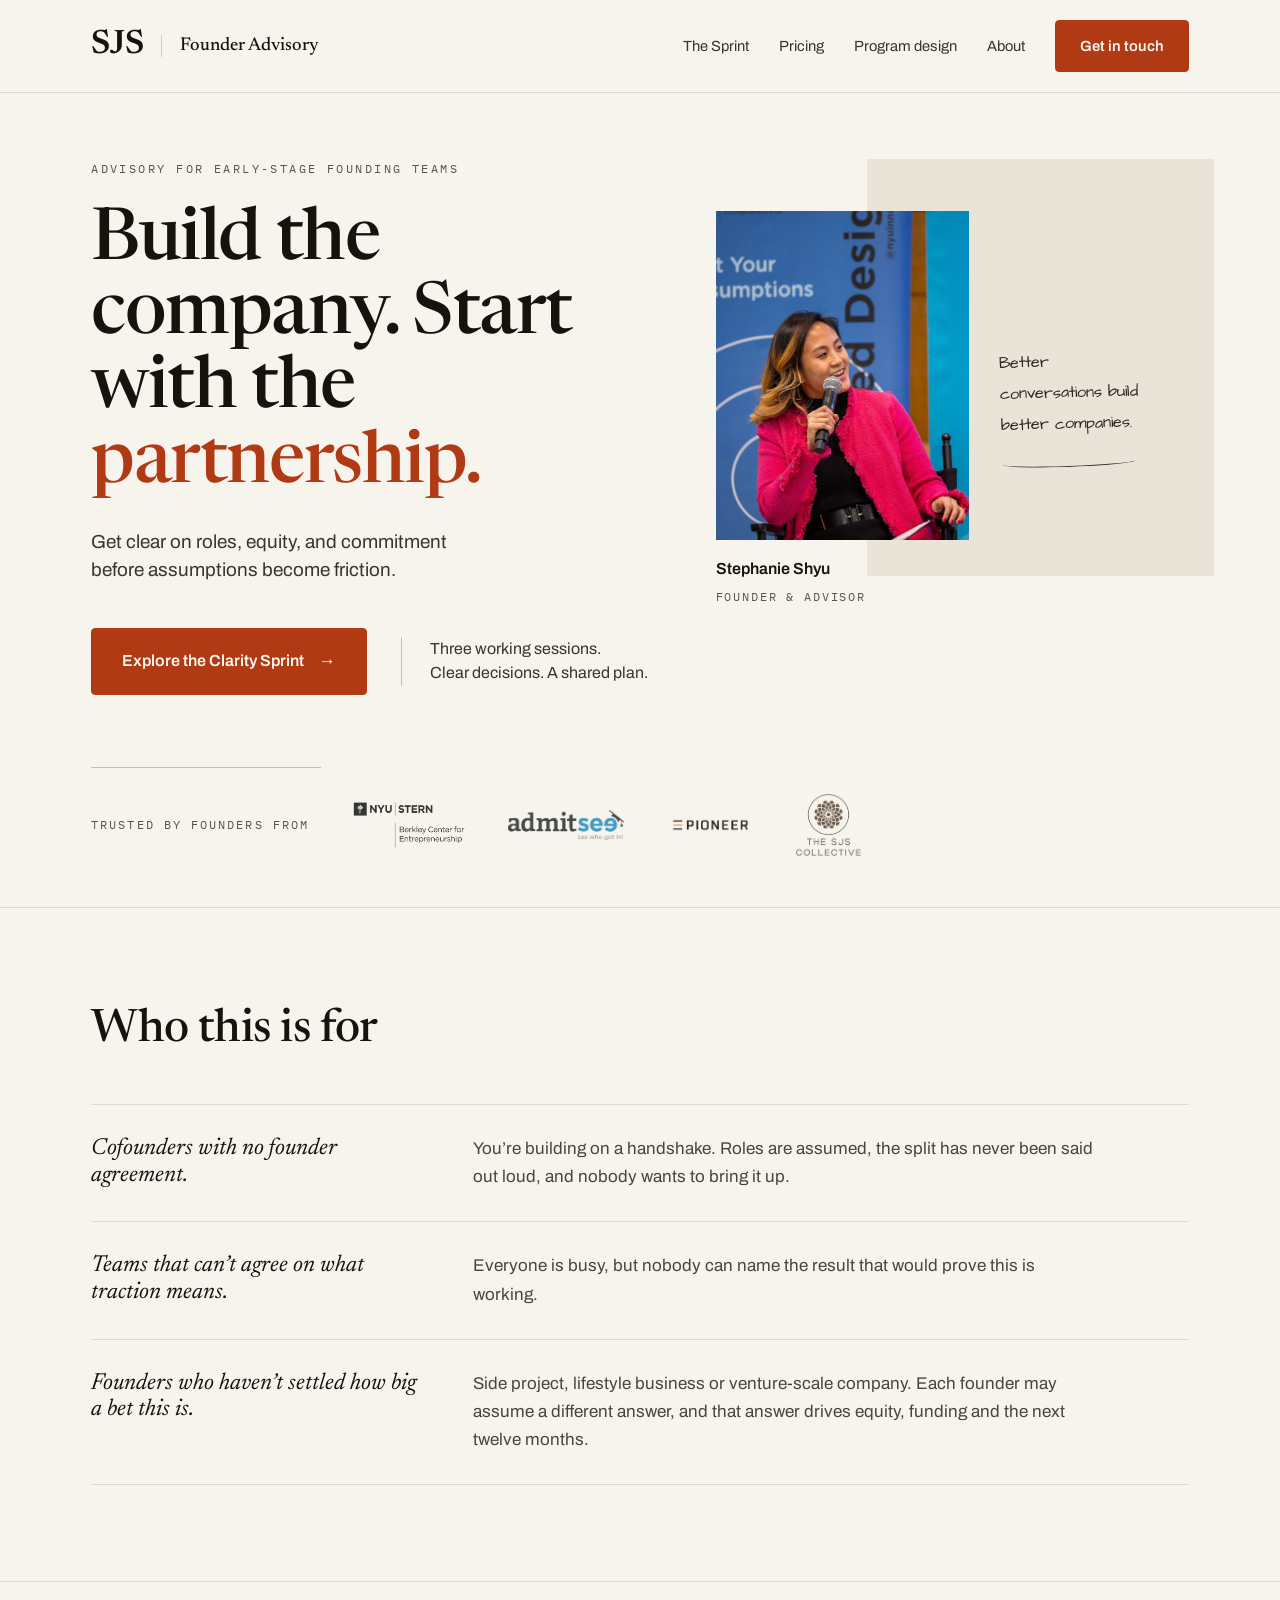
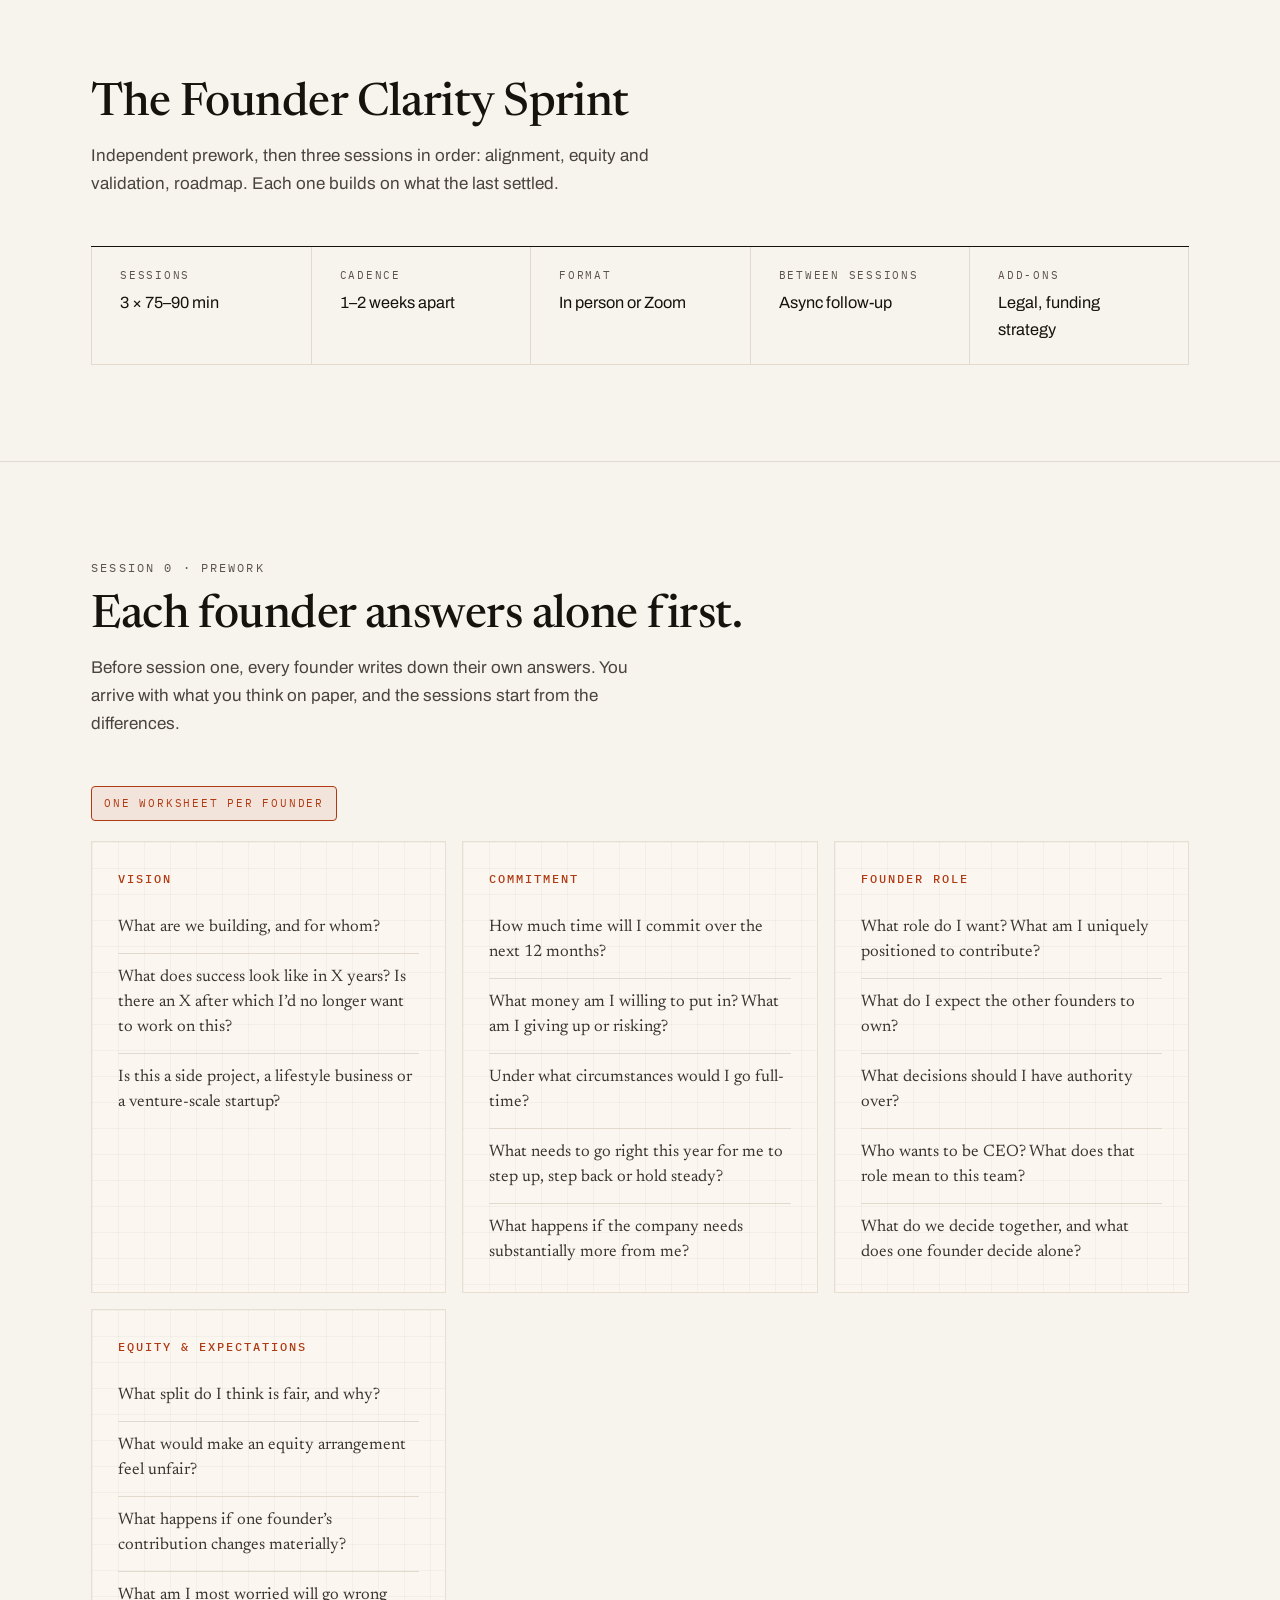
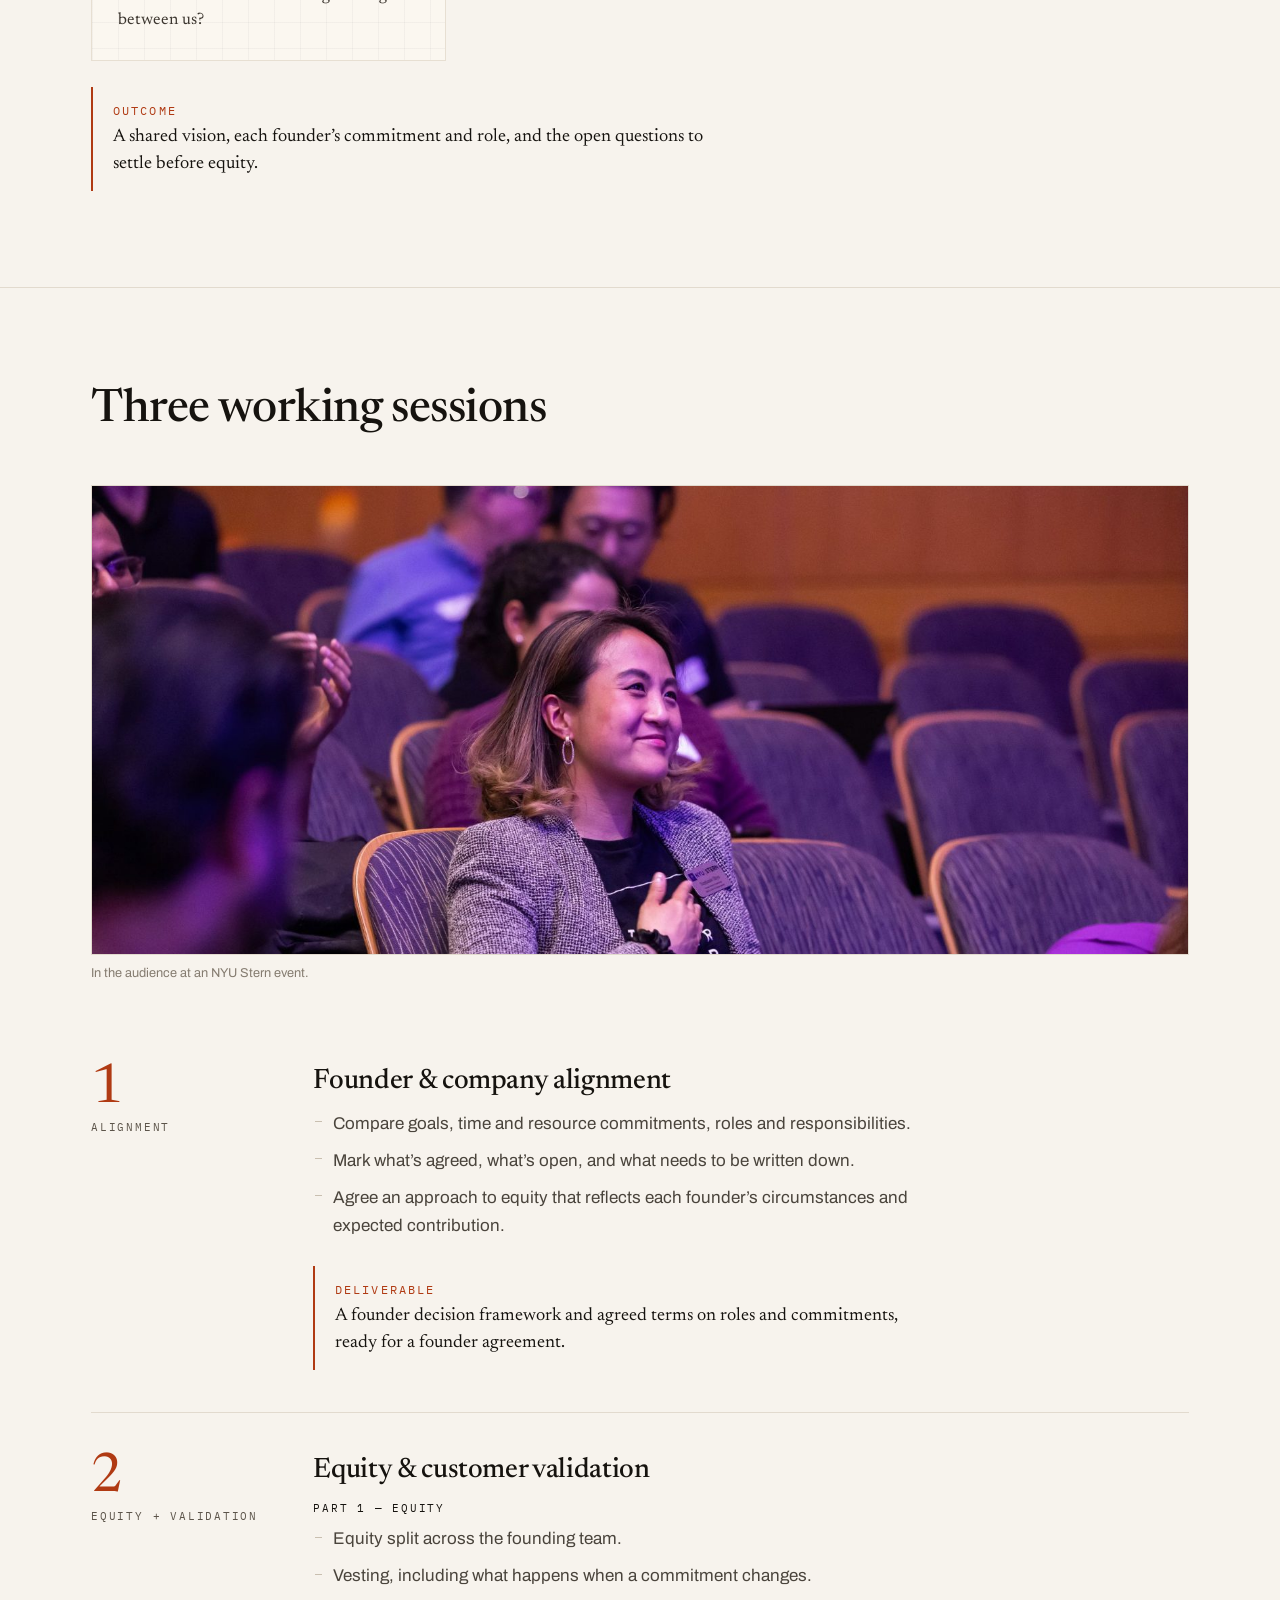
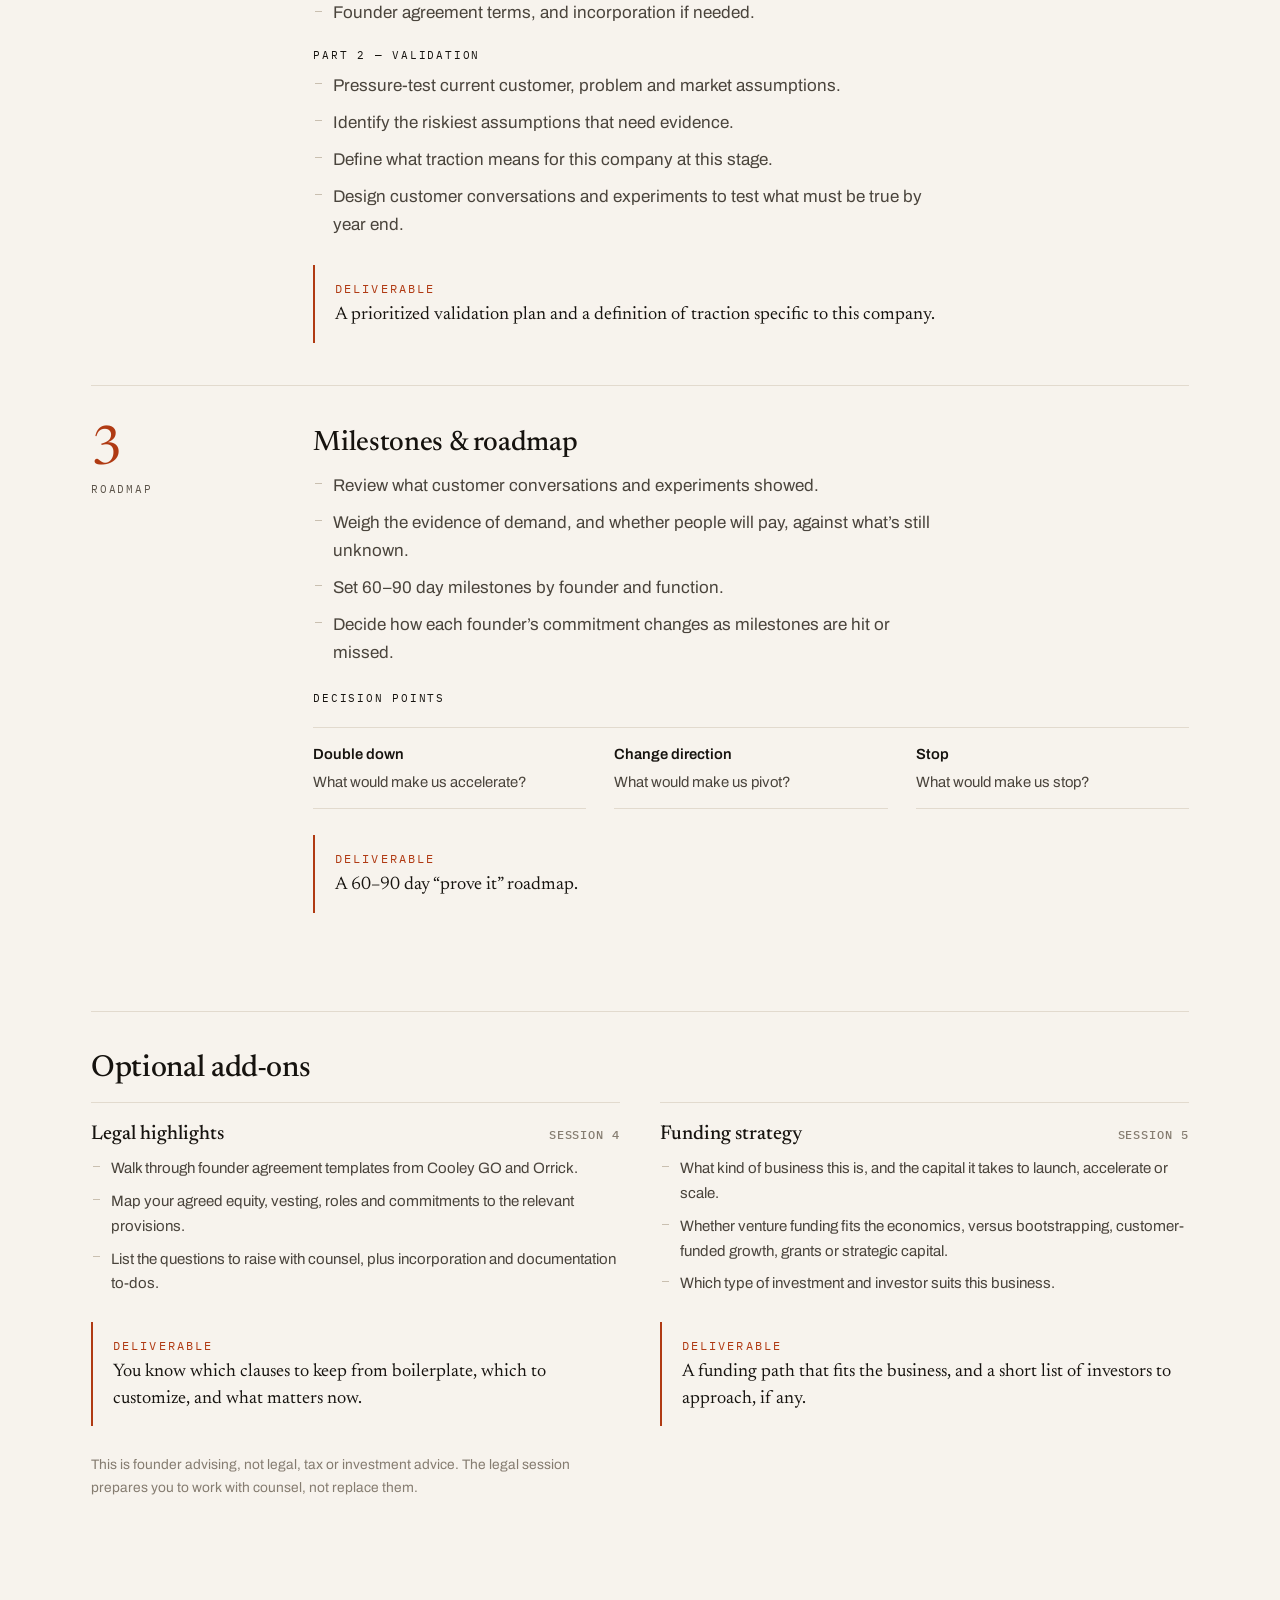
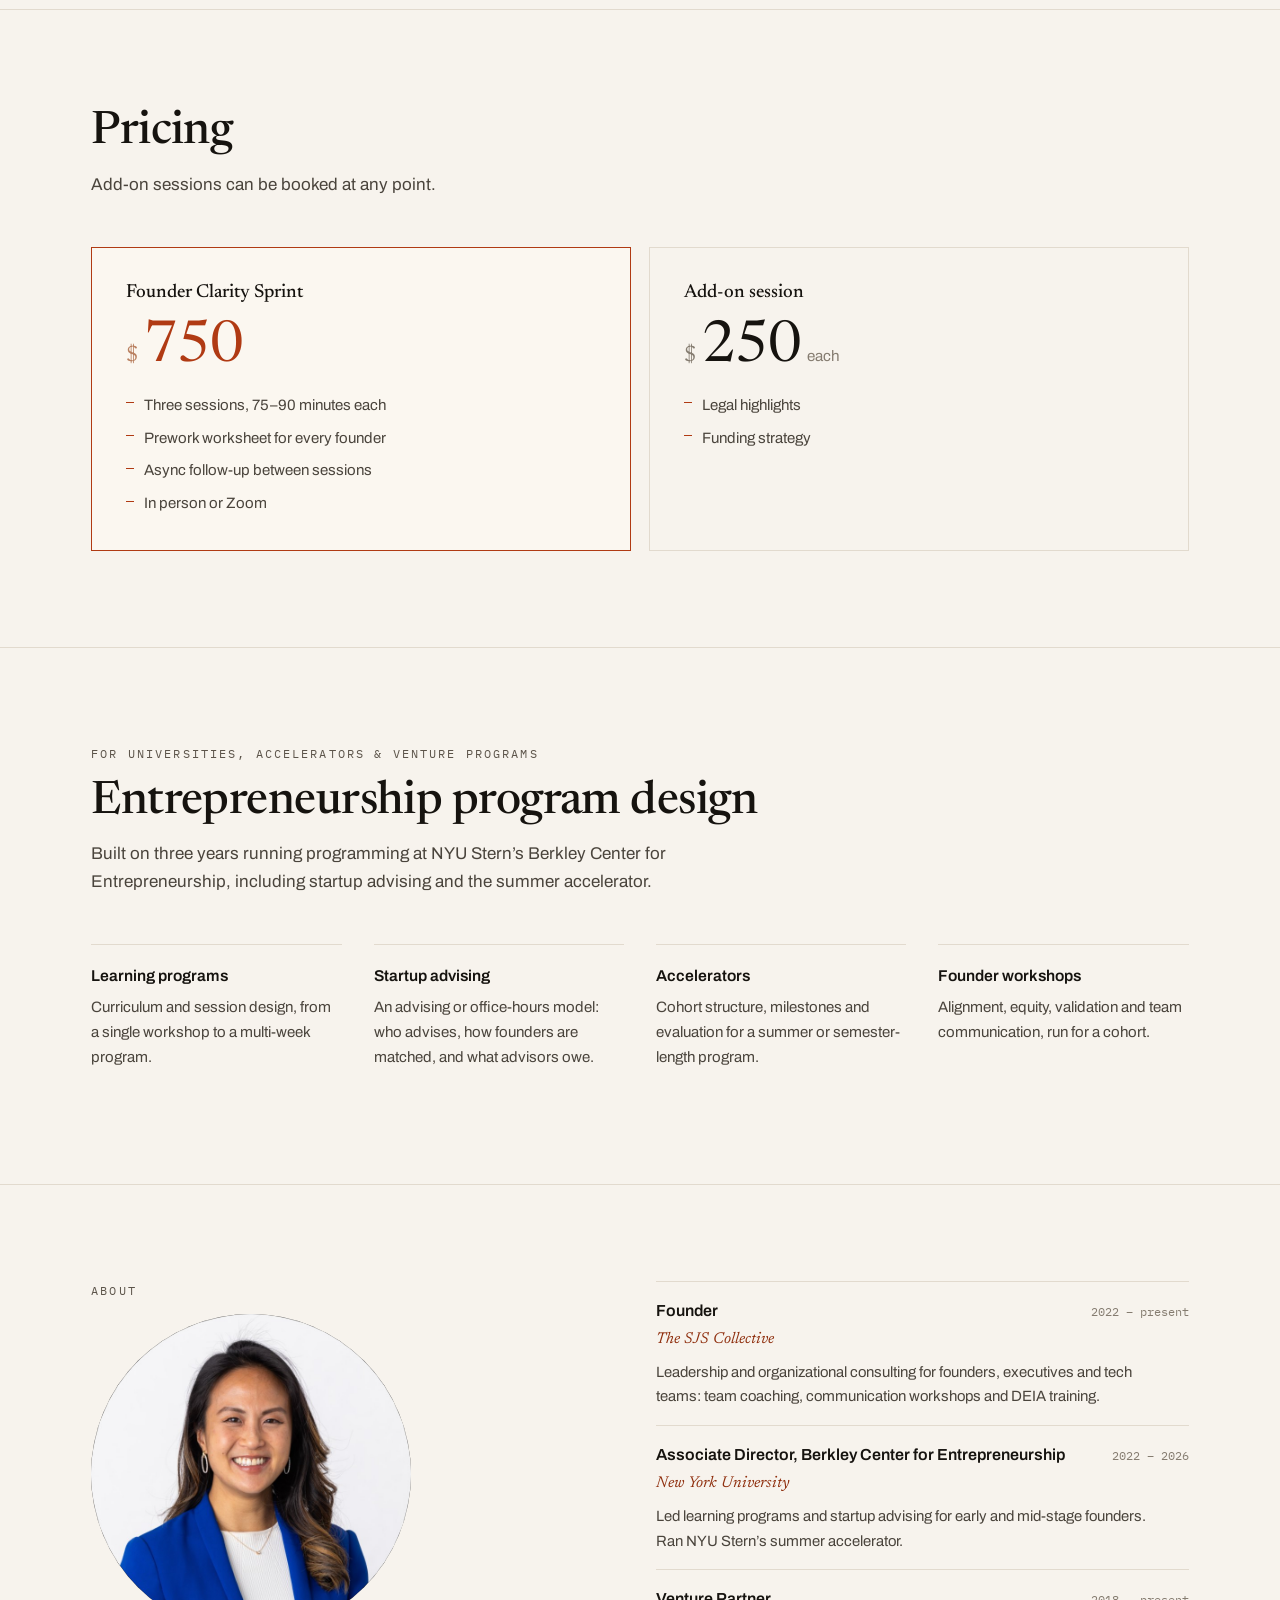
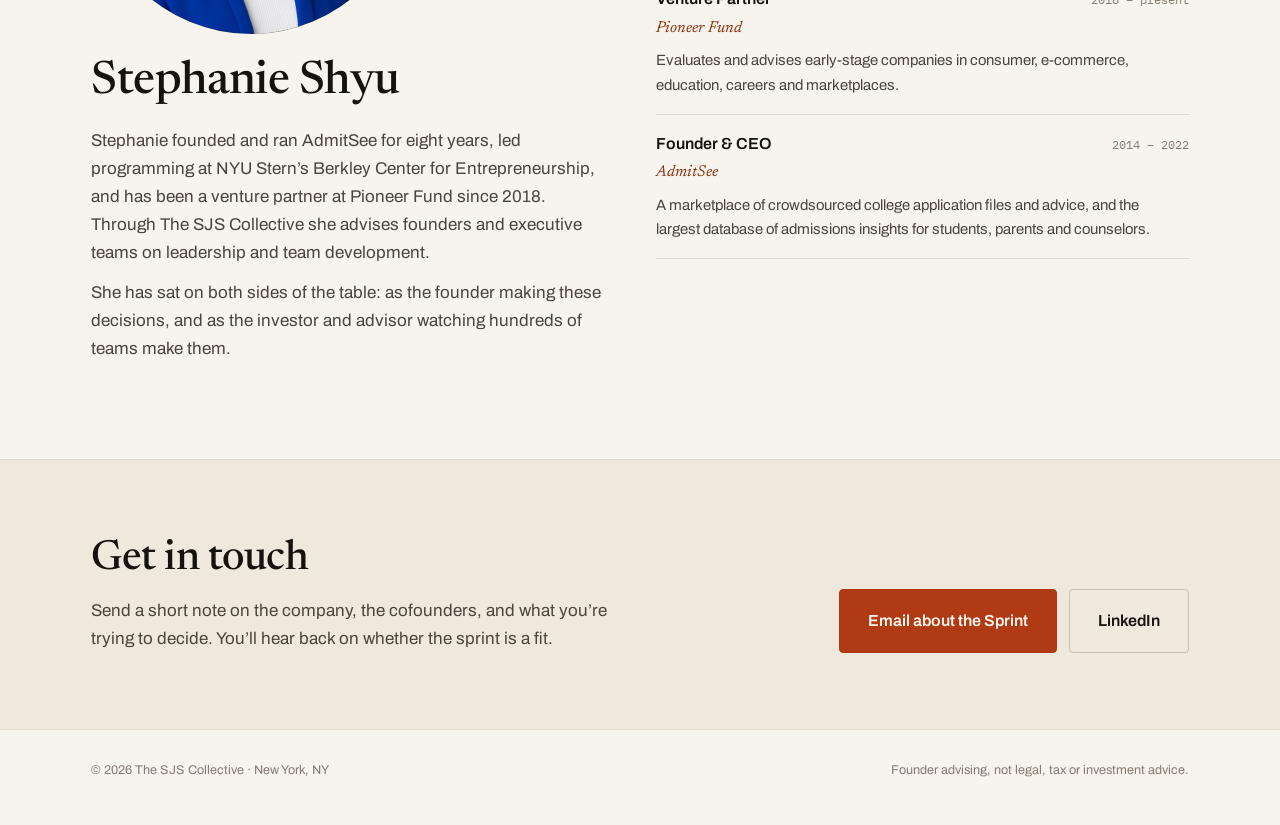
==== commit b95cf1d0: "Restore the real photographs over the placeholders The refinement bundle referenced photos/*.jpg but" ====
--- a/index.html
+++ b/index.html
@@ -77,7 +77,7 @@
         <div style="position:absolute;left:32%;right:clamp(-40px,-2vw,0px);top:0;bottom:14%;background:#EAE3D7"></div>
         <div style="position:relative;display:flex;flex-wrap:wrap;gap:clamp(16px,2.5vw,30px);align-items:flex-start;padding:clamp(20px,3vw,34px) 0 clamp(24px,3vw,38px)">
           <figure style="margin:0;flex:1 1 240px;max-width:330px;min-width:0;display:grid;gap:16px">
-            <div role="img" aria-label="Photo of Stephanie Shyu to be added" style="width:100%;aspect-ratio:3/3.9;background:#EDE6DB;border:1px solid #E2DACE;display:grid;place-items:center"><span style="font-family:'IBM Plex Mono',ui-monospace,Menlo,monospace;font-size:.62rem;letter-spacing:.14em;text-transform:uppercase;color:#8A8073;text-align:center;padding:12px;line-height:1.5">Photo<br>to come</span></div>
+            <img src="photos/panel-nyu.jpg" width="1400" height="933" decoding="async" alt="Stephanie Shyu speaking into a microphone on a panel." style="display:block;width:100%;height:auto;aspect-ratio:3/3.9;object-fit:cover;object-position:38% 34%;background:#EDE6DB">
             <figcaption style="display:grid;gap:4px">
               <span style="font-size:1rem;font-weight:600;color:#16130F">Stephanie Shyu</span>
               <span style="font-family:'IBM Plex Mono',ui-monospace,Menlo,monospace;font-size:.72rem;letter-spacing:.16em;text-transform:uppercase;color:#5C544A">Founder &amp; Advisor</span>
@@ -203,7 +203,7 @@
         <h2 style="margin:0;font-family:'Newsreader',Georgia,serif;font-weight:500;line-height:1.14;letter-spacing:-.012em;font-size:clamp(1.9rem,3.6vw,2.9rem)">Three working sessions</h2>
       </div>
       <figure style="margin:0 0 40px;display:grid;gap:8px">
-        <div role="img" aria-label="Photo to be added" style="width:100%;aspect-ratio:21/9;background:#EDE6DB;border:1px solid #E2DACE;display:grid;place-items:center"><span style="font-family:'IBM Plex Mono',ui-monospace,Menlo,monospace;font-size:.62rem;letter-spacing:.14em;text-transform:uppercase;color:#8A8073;text-align:center;padding:12px;line-height:1.5">Photo<br>to come</span></div>
+        <img src="photos/audience-nyu-stern.jpg" width="1620" height="694" loading="lazy" decoding="async" alt="Stephanie Shyu seated in an auditorium audience, wearing an NYU Stern name badge." style="display:block;width:100%;height:auto;aspect-ratio:21/9;object-fit:cover;border:1px solid #E2DACE;background:#EDE6DB">
         <figcaption style="font-size:.8rem;color:#857C70">In the audience at an NYU Stern event.</figcaption>
       </figure>
 
@@ -380,7 +380,7 @@
       <div style="flex:1 1 380px;min-width:0">
         <p style="margin:0 0 14px;font-family:'IBM Plex Mono',ui-monospace,Menlo,monospace;font-size:.74rem;letter-spacing:.18em;text-transform:uppercase;color:#5C544A">About</p>
         <figure style="margin:0 0 22px;max-width:320px">
-          <div role="img" aria-label="Portrait of Stephanie Shyu to be added" style="width:100%;aspect-ratio:1;background:#EDE6DB;border:1px solid #E2DACE;border-radius:50%;display:grid;place-items:center"><span style="font-family:'IBM Plex Mono',ui-monospace,Menlo,monospace;font-size:.62rem;letter-spacing:.14em;text-transform:uppercase;color:#8A8073;text-align:center;padding:12px;line-height:1.5">Photo<br>to come</span></div>
+          <img src="photos/stephanie-shyu.jpg" width="712" height="712" loading="lazy" decoding="async" alt="Stephanie Shyu." style="display:block;width:100%;height:auto;aspect-ratio:1;object-fit:cover;border-radius:50%;background:#EDE6DB">
         </figure>
         <h2 style="margin:0;font-family:'Newsreader',Georgia,serif;font-weight:500;line-height:1.14;letter-spacing:-.012em;font-size:clamp(1.9rem,3.6vw,2.9rem)">Stephanie Shyu</h2>
         <p style="margin:18px 0 0;color:#4A443C;max-width:52ch">Stephanie founded and ran AdmitSee for eight years, led programming at NYU Stern&rsquo;s Berkley Center for Entrepreneurship, and has been a venture partner at Pioneer Fund since 2018. Through The SJS Collective she advises founders and executive teams on leadership and team development.</p>
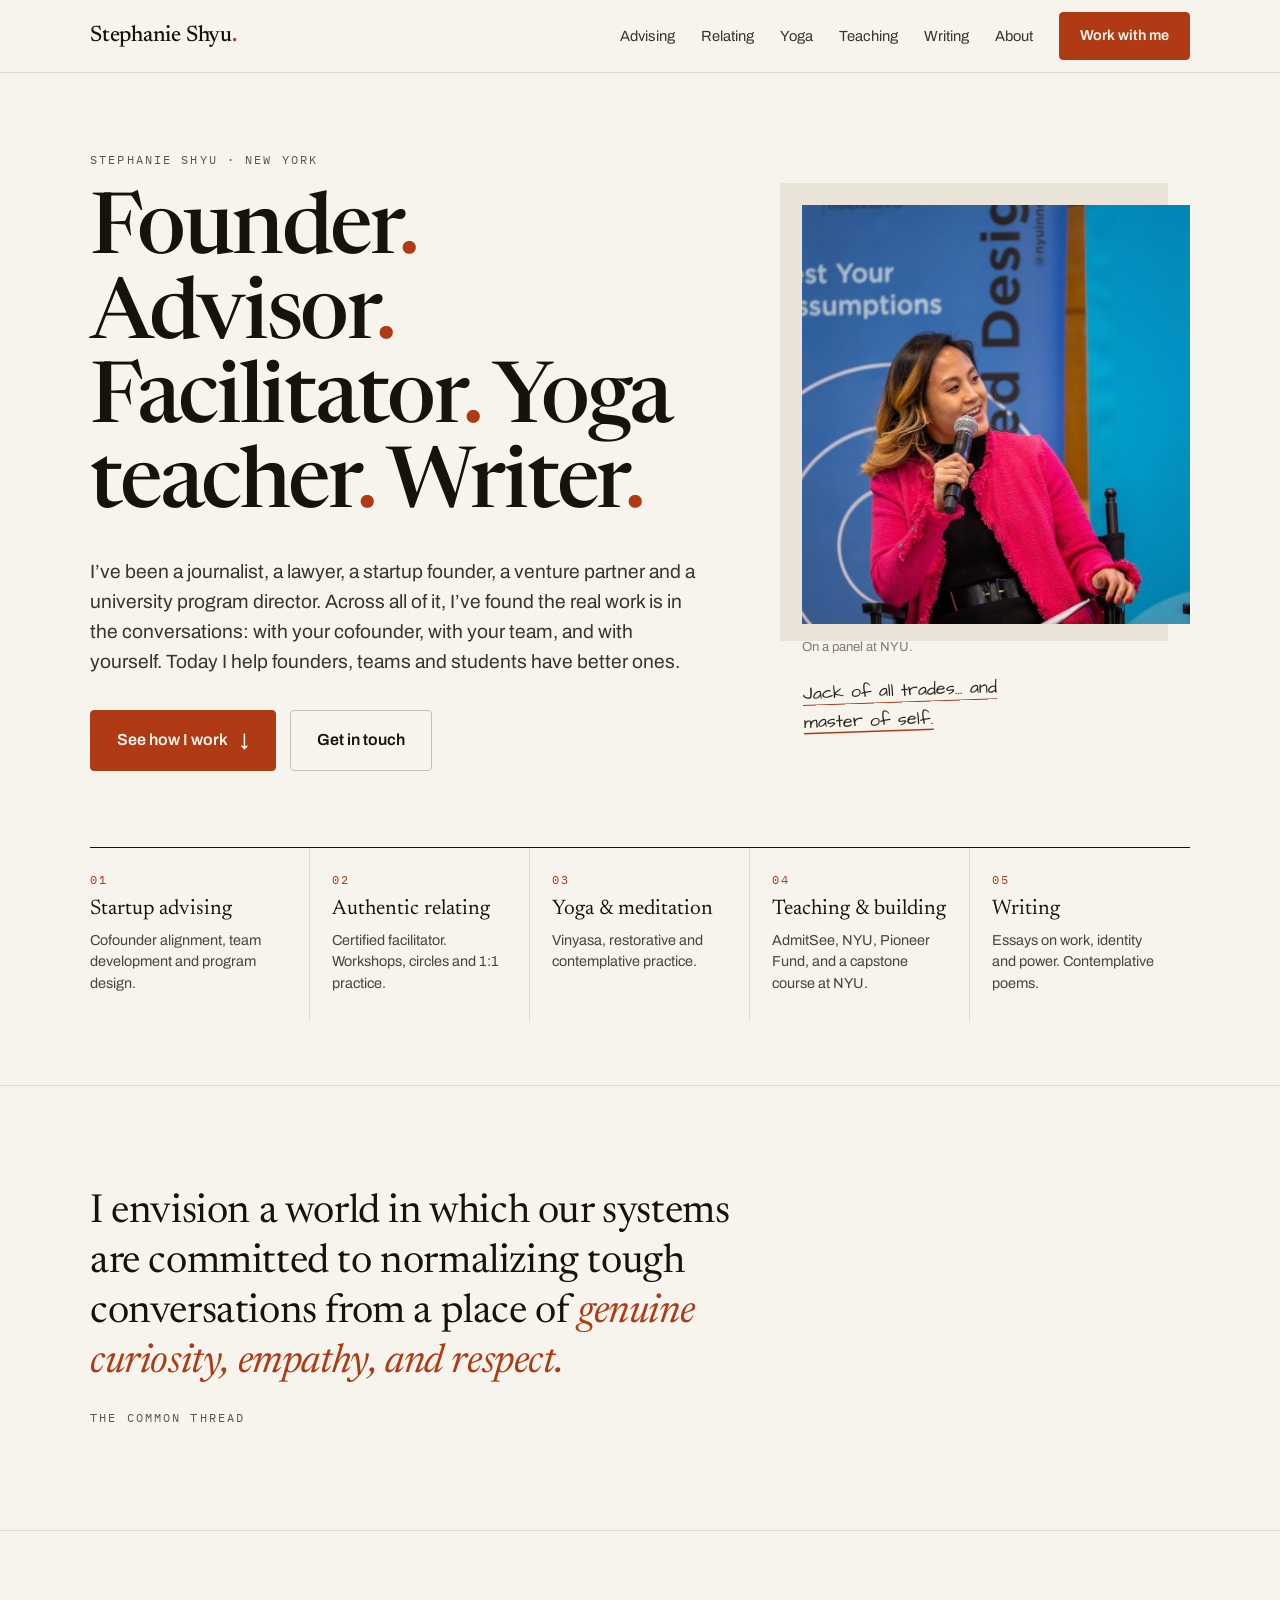
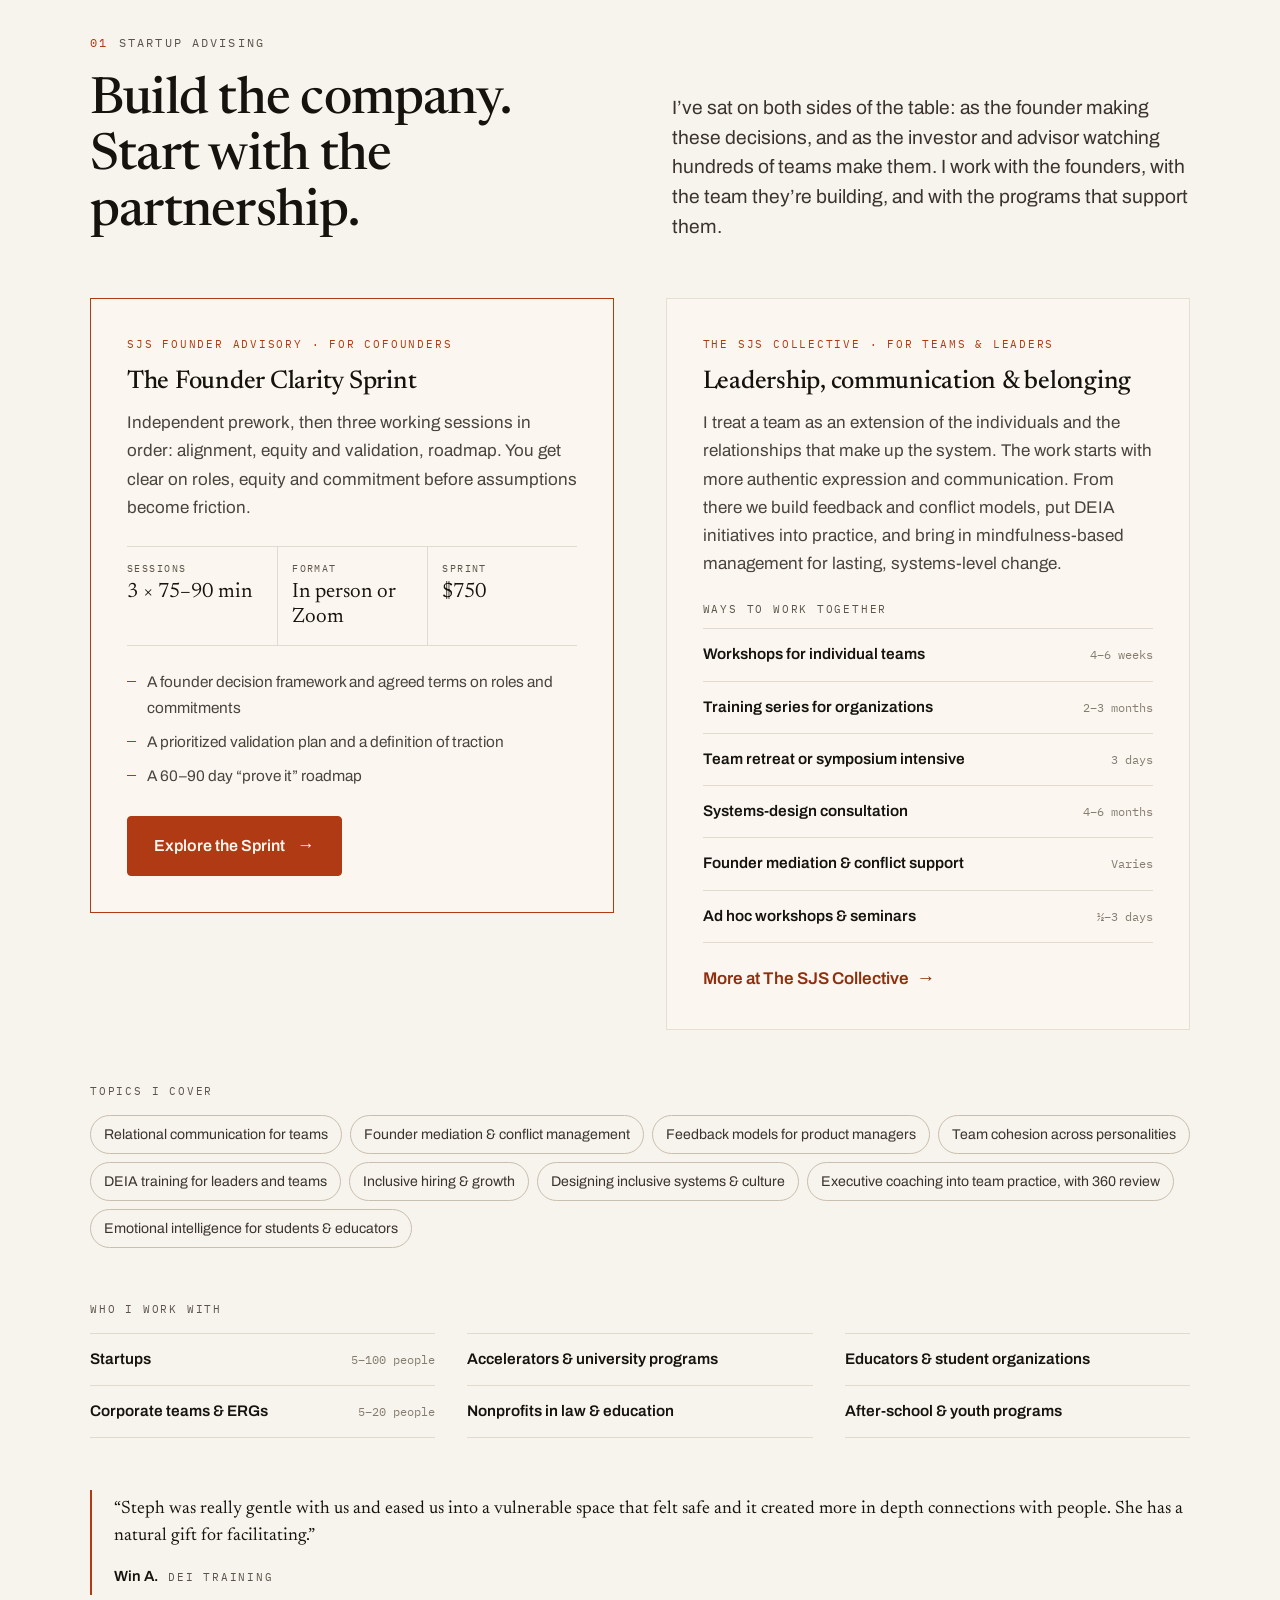
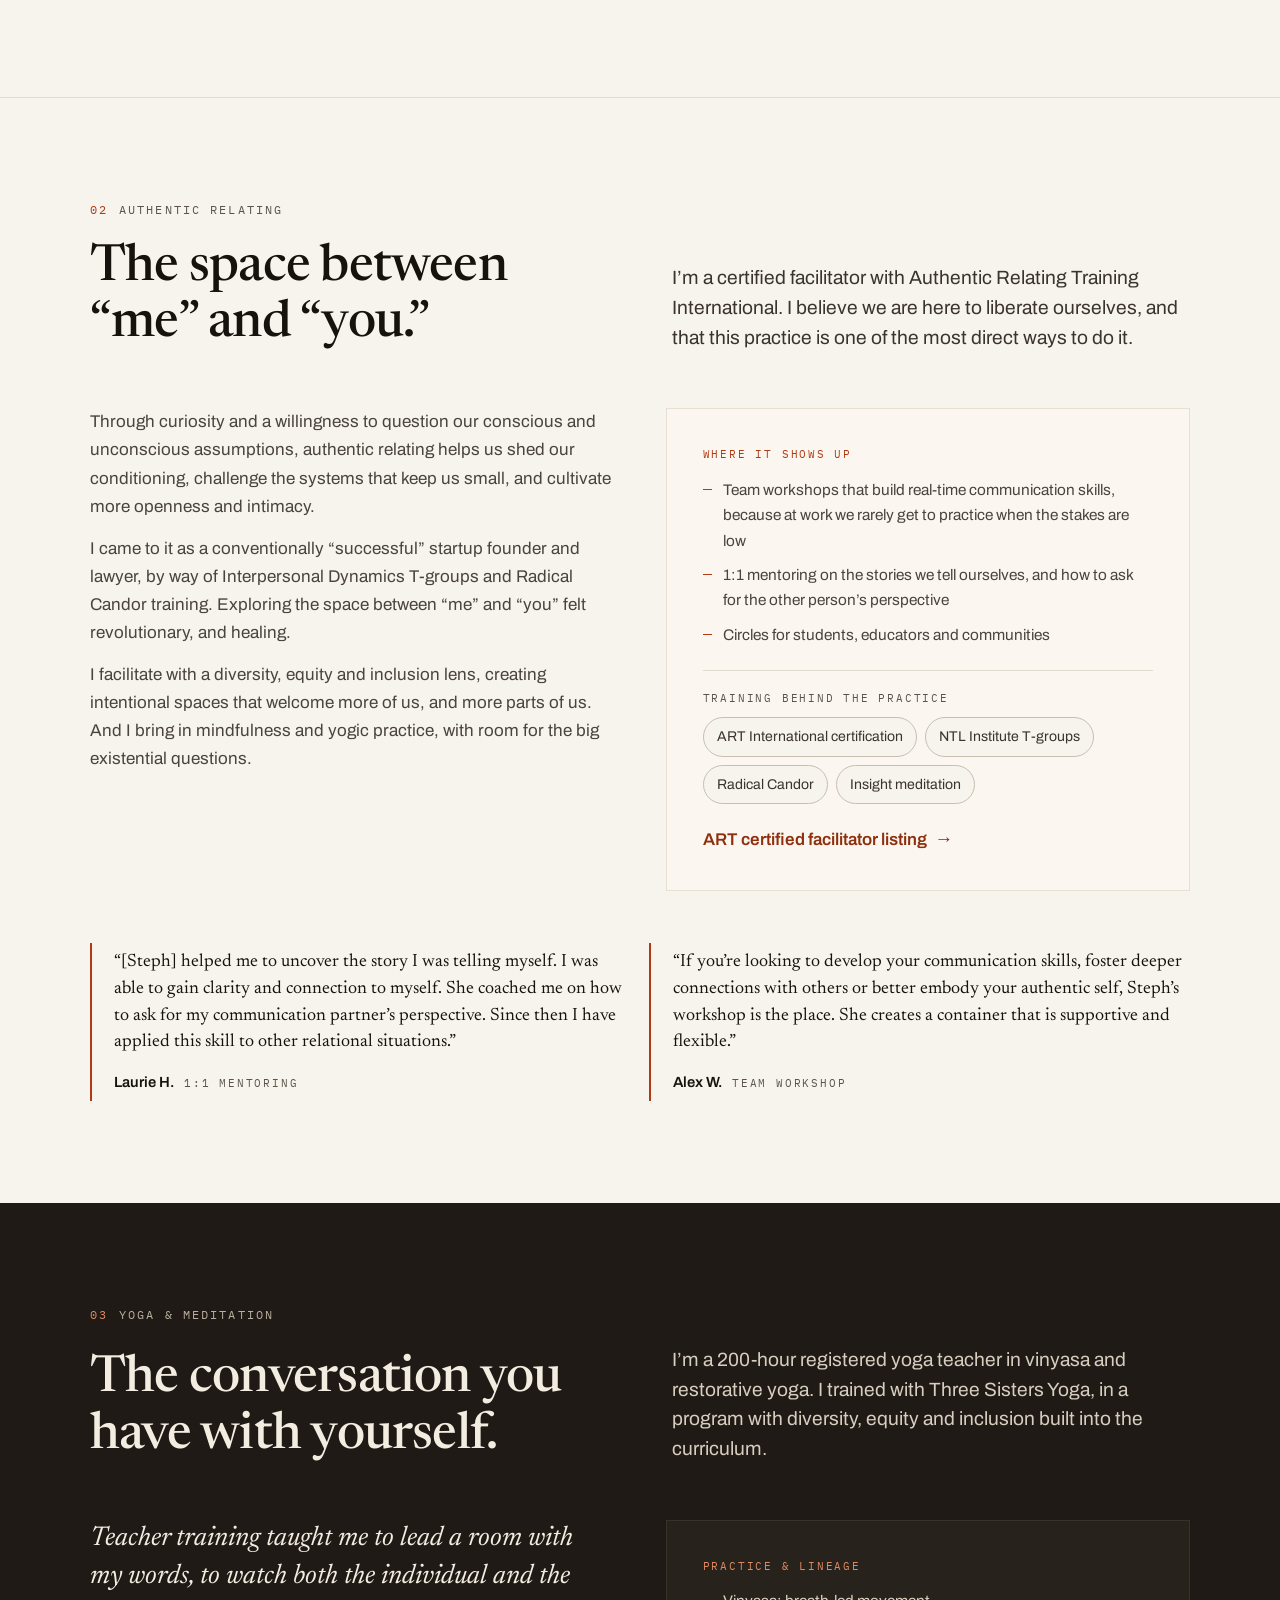
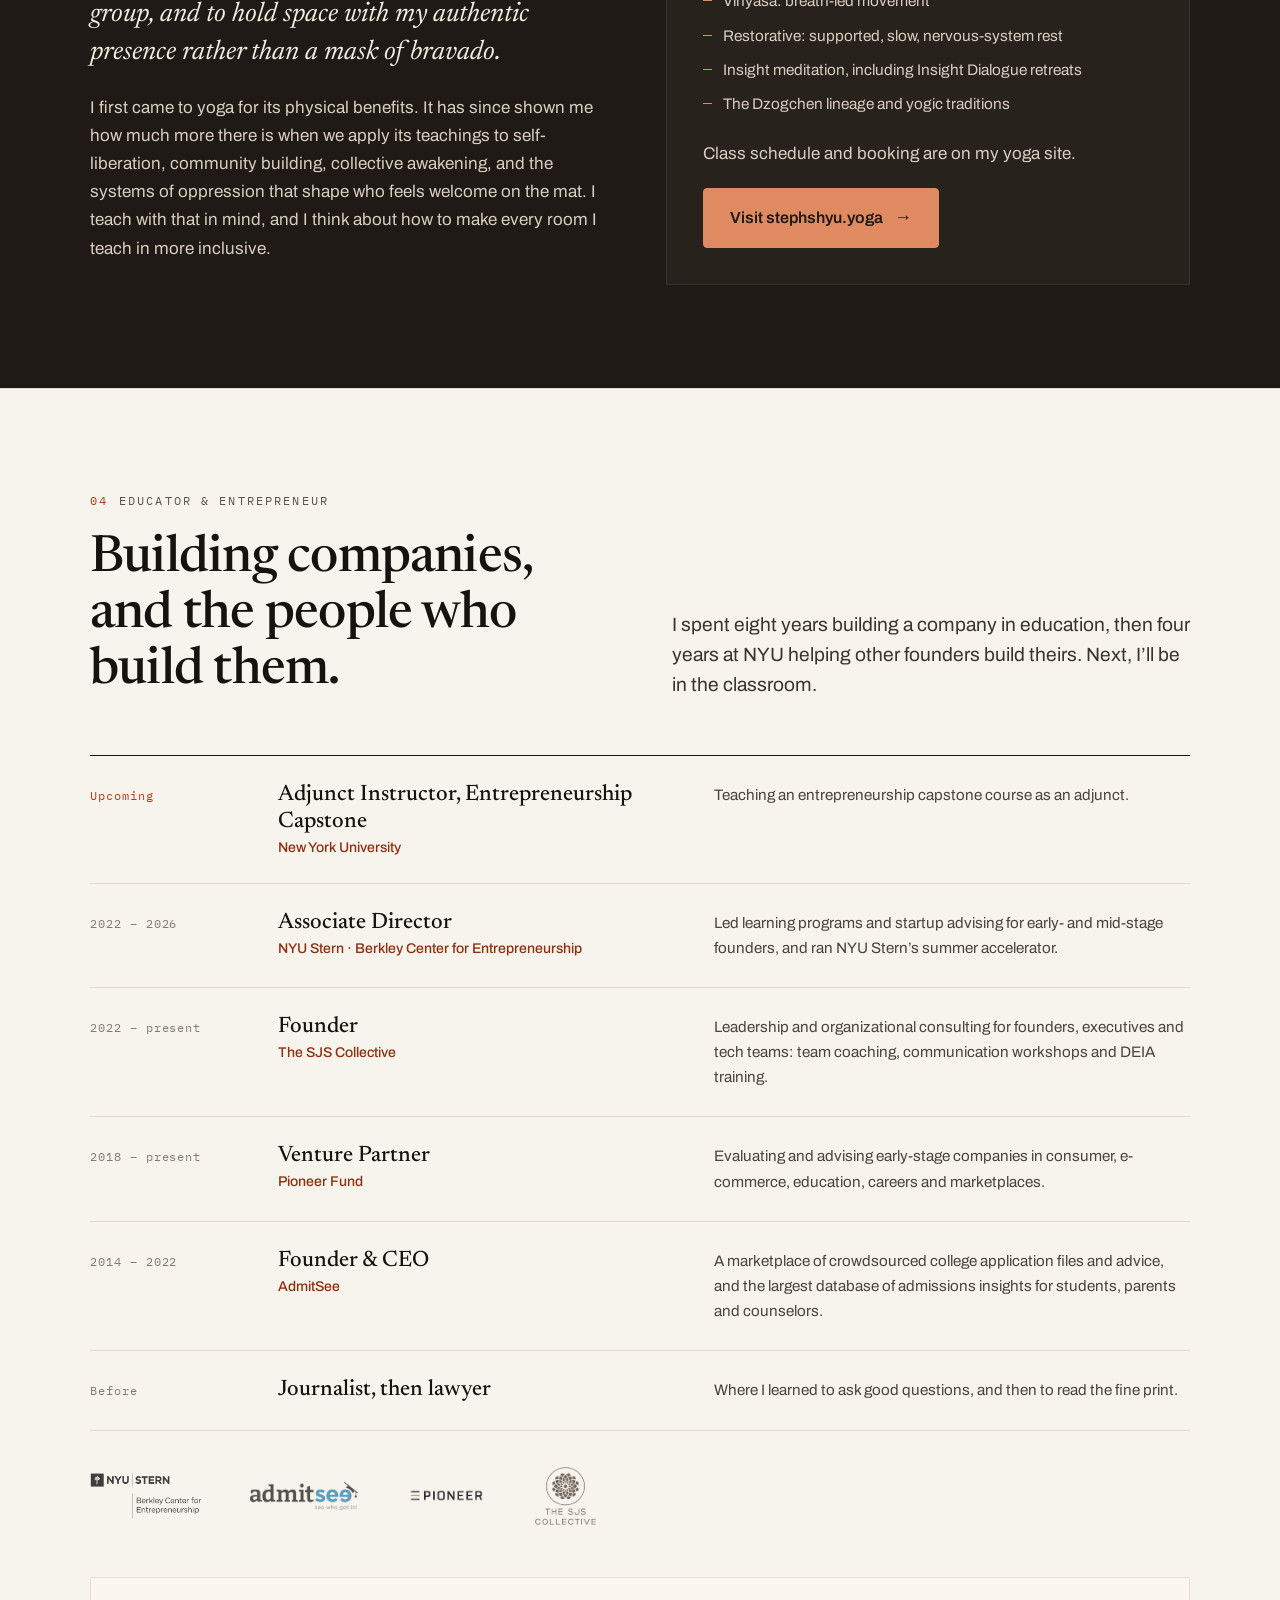
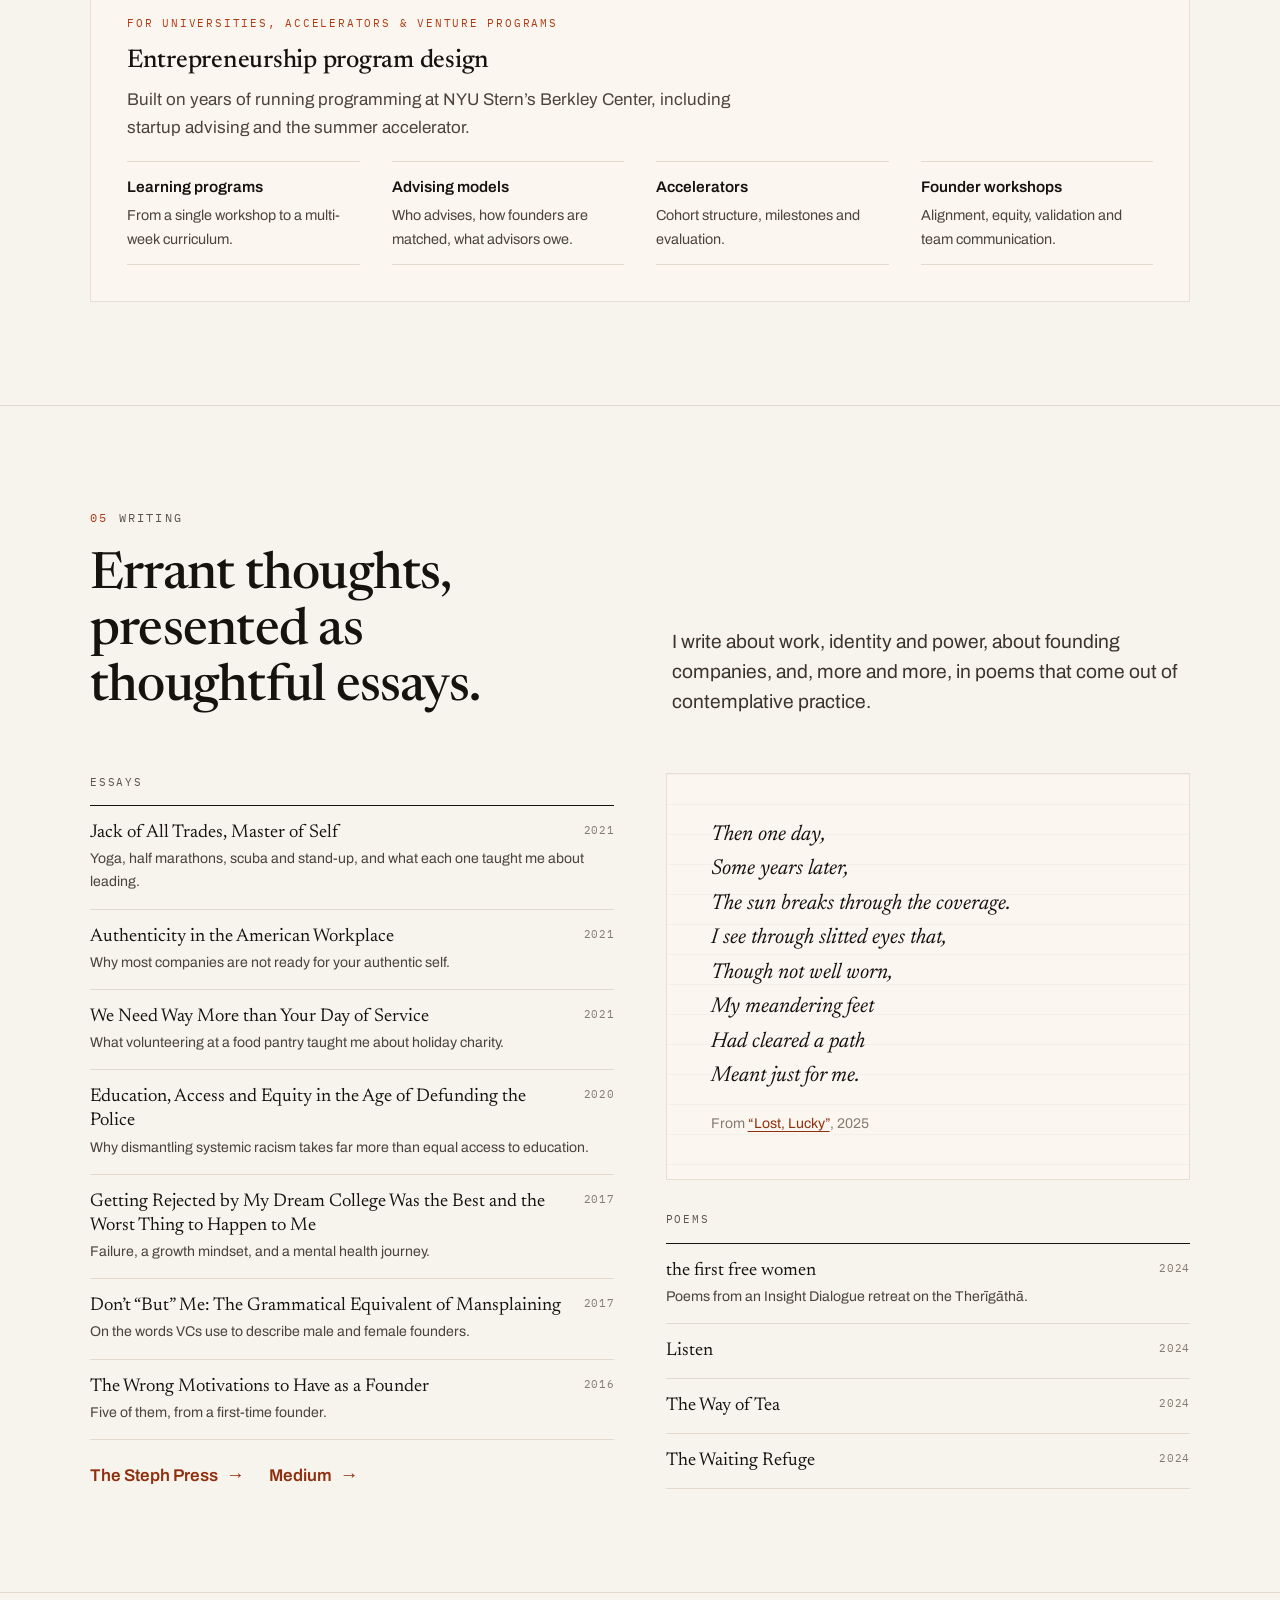
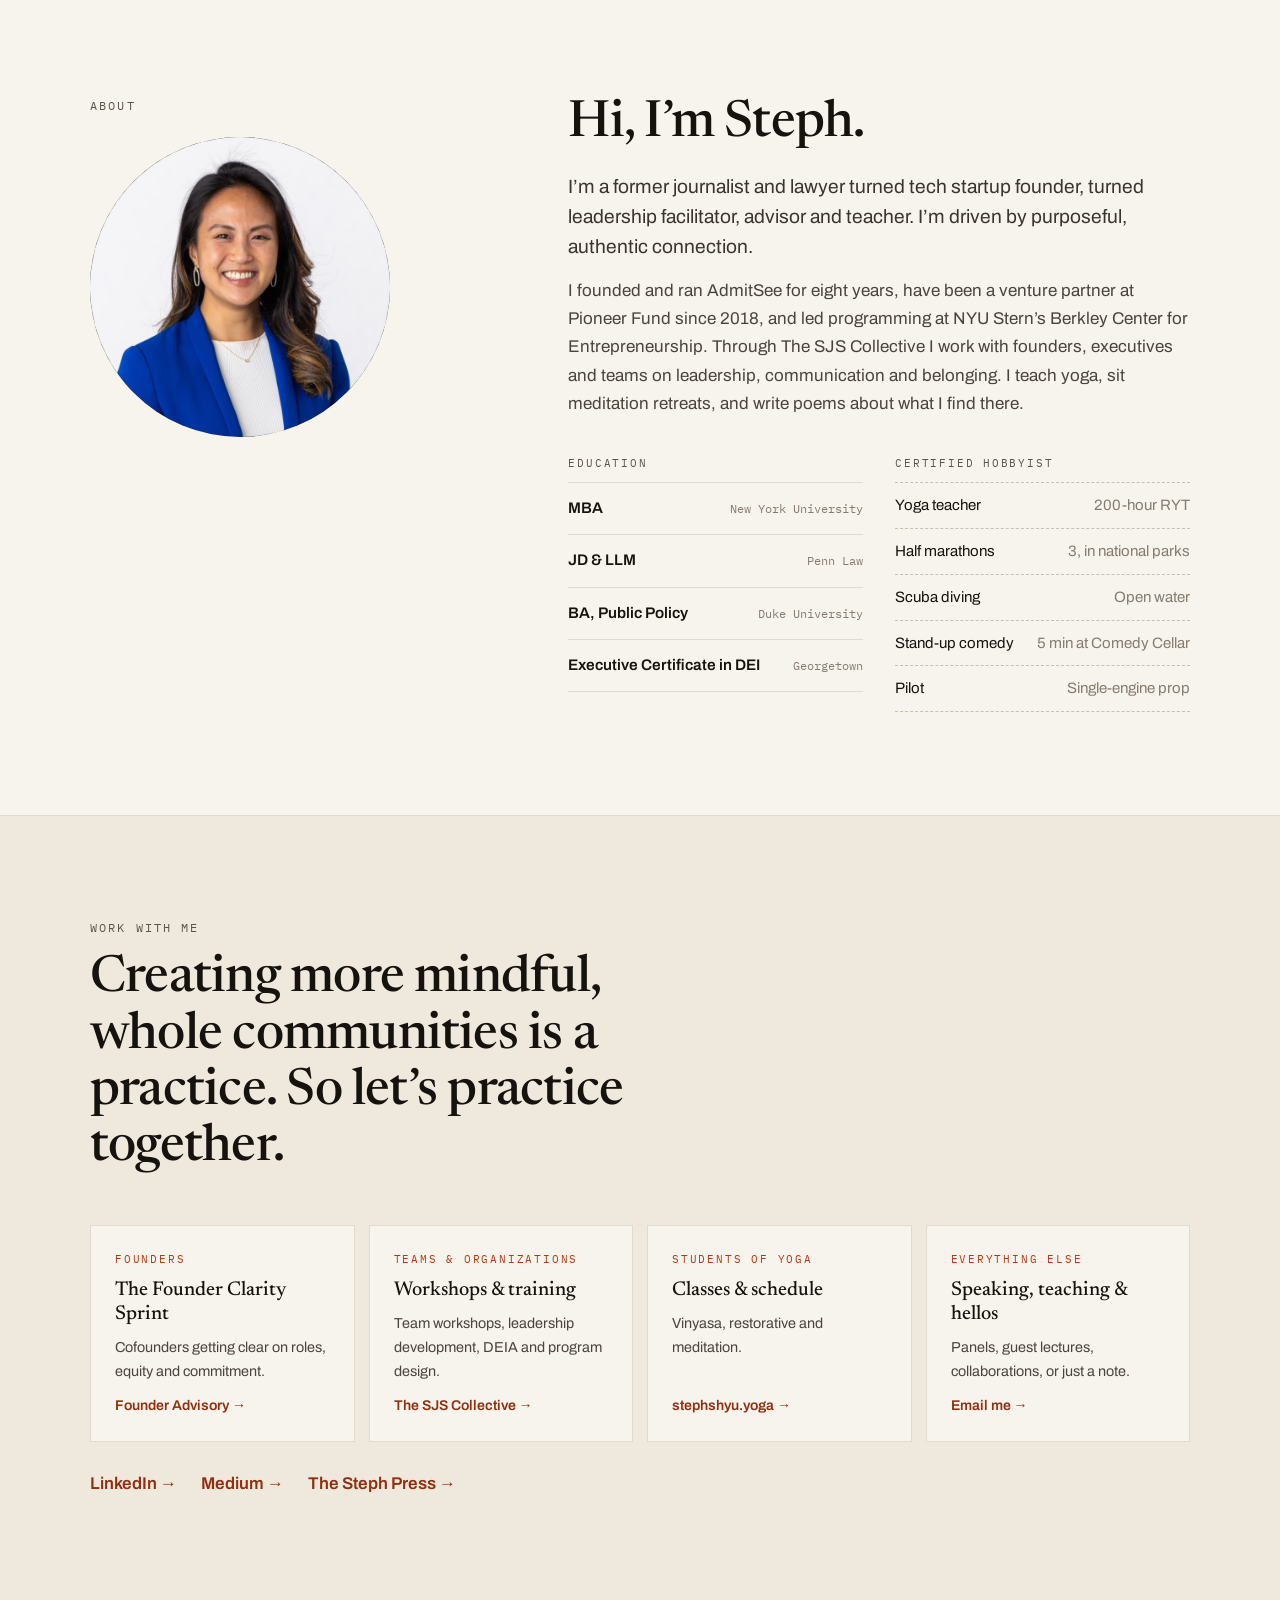
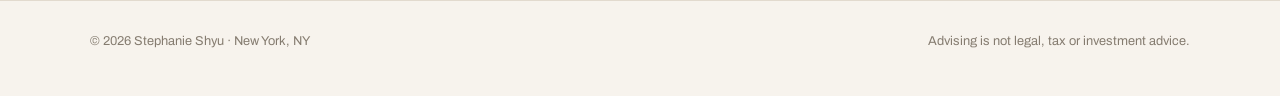
==== commit a41fb8b1: "Turn the site into Stephanie Shyu's personal homepage The homepage now covers all five practices: st" ====
--- a/index.html
+++ b/index.html
@@ -3,15 +3,15 @@
 <head>
 <meta charset="utf-8">
 <meta name="viewport" content="width=device-width, initial-scale=1">
-<title>SJS Founder Advisory — Stephanie Shyu</title>
-<meta name="description" content="Advisory for early-stage founding teams. Three working sessions to get clear on roles, equity and commitment before assumptions become friction.">
+<title>Stephanie Shyu — Founder, advisor, facilitator, teacher, writer</title>
+<meta name="description" content="Stephanie Shyu advises founders, facilitates authentic relating and team workshops, teaches yoga and meditation, teaches entrepreneurship at NYU, and writes essays and poems.">
 <link rel="icon" href="favicon.svg" type="image/svg+xml">
 <link rel="canonical" href="https://applesandgrits.github.io/sjs-founder-advisory/">
 <meta name="theme-color" content="#F7F3ED">
 <meta property="og:type" content="website">
-<meta property="og:site_name" content="SJS Founder Advisory">
-<meta property="og:title" content="SJS Founder Advisory &mdash; Stephanie Shyu">
-<meta property="og:description" content="Advisory for early-stage founding teams. Three working sessions to get clear on roles, equity and commitment before assumptions become friction.">
+<meta property="og:site_name" content="Stephanie Shyu">
+<meta property="og:title" content="Stephanie Shyu — Founder, advisor, facilitator, teacher, writer">
+<meta property="og:description" content="Better conversations with your cofounder, your team and yourself. Startup advising, authentic relating, yoga and meditation, teaching and writing.">
 <meta property="og:url" content="https://applesandgrits.github.io/sjs-founder-advisory/">
 <meta property="og:image" content="https://applesandgrits.github.io/sjs-founder-advisory/og.png">
 <meta property="og:image:width" content="1200">
@@ -20,416 +20,448 @@
 <link rel="stylesheet" href="fonts.css">
 <link rel="preconnect" href="https://fonts.gstatic.com" crossorigin>
 <link rel="stylesheet" href="https://fonts.googleapis.com/css2?family=Architects+Daughter&display=swap">
-<style>
-*{box-sizing:border-box}
-body{margin:0;background:#F7F3ED;color:#16130F;font-family:"Archivo","Helvetica Neue",Arial,sans-serif;font-size:17px;line-height:1.65;-webkit-font-smoothing:antialiased;color-scheme:light}
-html{scroll-behavior:smooth}
-a{color:#8F2F0E;text-decoration-thickness:1px;text-underline-offset:3px}
-a:hover{color:#16130F}
-:focus-visible{outline:2px solid #B03A13;outline-offset:3px;border-radius:2px}
-img{max-width:100%}
-.x1:hover{color:#B03A13 !important}
-.x2:hover{background:#8F2F0E !important;border-color:#8F2F0E !important;color:#FFF6EE !important}
-.x3::before{content:'';position:absolute;left:2px;top:.66em;width:7px;height:1px;background:#C9BFB0}
-.x4::before{content:'';position:absolute;left:0;top:.62em;width:8px;height:1px;background:#B03A13}
-.x5:hover{background:#8F2F0E !important;border-color:#8F2F0E !important;color:#FFF8EC !important}
-.x6:hover{background:#FFFCF7 !important;border-color:#16130F !important}
-</style>
+<link rel="stylesheet" href="site.css">
+<script type="application/ld+json">
+{"@context":"https://schema.org","@type":"Person","name":"Stephanie Shyu","alternateName":"Steph Shyu","url":"https://applesandgrits.github.io/sjs-founder-advisory/","image":"https://applesandgrits.github.io/sjs-founder-advisory/photos/stephanie-shyu.jpg","jobTitle":"Founder & Advisor","address":{"@type":"PostalAddress","addressLocality":"New York","addressRegion":"NY"},"alumniOf":["Duke University","University of Pennsylvania Law School"],"sameAs":["https://www.linkedin.com/in/stephjshyu/","https://medium.com/@sjshyu","https://stephanieshyu.wordpress.com/","https://stephshyu.yoga","https://thesjscollective.com"]}
+</script>
 </head>
 <body>
-<header style="position:sticky;top:0;z-index:20;background:#F7F3ED;border-bottom:1px solid #E2DACE">
-  <div style="width:clamp(320px,92vw,1180px);margin-inline:auto;padding-inline:clamp(18px,4vw,40px);display:flex;align-items:center;justify-content:space-between;gap:20px;min-height:92px;flex-wrap:wrap">
-    <a href="#top" style="display:flex;align-items:center;gap:18px;color:#16130F;text-decoration:none">
-      <span style="font-family:'Newsreader',Georgia,serif;font-weight:600;font-size:2.1rem;letter-spacing:-.01em;line-height:1">SJS</span>
-      <span style="width:1px;align-self:stretch;background:#D6CCBE;margin:6px 0"></span>
-      <span style="display:flex;flex-direction:column;line-height:1.2;white-space:nowrap">
-        <span style="font-family:'Newsreader',Georgia,serif;font-size:1.16rem;font-weight:500">Founder Advisory</span>
-      </span>
-    </a>
-    <nav style="display:flex;align-items:center;gap:30px;flex-wrap:wrap">
-      <a href="#sprint" style="font-size:.92rem;color:#3A342D;text-decoration:none;white-space:nowrap" class="x1">The Sprint</a>
-      <a href="#pricing" style="font-size:.92rem;color:#3A342D;text-decoration:none;white-space:nowrap" class="x1">Pricing</a>
-      <a href="#programs" style="font-size:.92rem;color:#3A342D;text-decoration:none;white-space:nowrap" class="x1">Program design</a>
-      <a href="#about" style="font-size:.92rem;color:#3A342D;text-decoration:none;white-space:nowrap" class="x1">About</a>
-      <a href="#contact" style="display:inline-flex;align-items:center;font-size:.92rem;font-weight:600;padding:13px 24px;border-radius:4px;text-decoration:none;white-space:nowrap;background:#B03A13;color:#FFF6EE;border:1px solid #B03A13;transition:background .15s ease,border-color .15s ease" class="x2">Get in touch</a>
+<a class="skip" href="#main">Skip to content</a>
+
+<header class="site-header">
+  <div class="wrap">
+    <a class="brand" href="#top">Stephanie Shyu<b>.</b></a>
+    <nav class="nav" aria-label="Main">
+      <a href="#advising">Advising</a>
+      <a href="#relating">Relating</a>
+      <a href="#yoga">Yoga</a>
+      <a href="#teaching">Teaching</a>
+      <a href="#writing">Writing</a>
+      <a href="#about">About</a>
+      <a class="btn" href="#contact">Work with me</a>
     </nav>
   </div>
 </header>
 
-<main id="top">
-
-  <div style="width:clamp(320px,92vw,1180px);margin-inline:auto;padding-inline:clamp(18px,4vw,40px);padding-top:clamp(40px,5.5vw,66px);padding-bottom:clamp(34px,4vw,52px)">
-    <div style="display:flex;flex-wrap:wrap;gap:clamp(28px,4vw,56px);align-items:flex-start">
-      <div style="flex:1 1 520px;min-width:0">
-        <p style="margin:0 0 26px;font-family:'IBM Plex Mono',ui-monospace,Menlo,monospace;font-size:.76rem;letter-spacing:.2em;text-transform:uppercase;color:#5C544A">Advisory for early-stage founding teams</p>
-        <h1 style="margin:0;font-family:'Newsreader',Georgia,serif;font-weight:500;letter-spacing:-.02em;font-size:clamp(2.6rem,6vw,4.5rem);line-height:1.03;max-width:14ch">Build the company. Start with the <span style="color:#B03A13">partnership.</span></h1>
-        <p style="margin:26px 0 0;max-width:36ch;font-size:1.18rem;line-height:1.5;color:#3A342D">Get clear on roles, equity, and commitment before assumptions become friction.</p>
-        <div style="display:flex;flex-wrap:wrap;gap:clamp(18px,3vw,34px);margin-top:clamp(30px,4vw,44px);align-items:center">
-          <a href="#sprint" style="display:inline-flex;align-items:center;gap:14px;white-space:nowrap;font-size:1rem;font-weight:600;padding:19px 30px;border-radius:4px;text-decoration:none;background:#B03A13;color:#FFF6EE;border:1px solid #B03A13;transition:background .15s ease,border-color .15s ease" class="x2">Explore the Clarity Sprint <span style="font-size:1.1rem;line-height:1">&rarr;</span></a>
-          <div style="display:flex;align-items:stretch;gap:clamp(16px,2.4vw,28px)">
-            <span style="width:1px;background:#D9B7A4"></span>
-            <p style="margin:0;font-size:1rem;line-height:1.55;color:#3A342D">Three working sessions.<br>Clear decisions. A shared plan.</p>
-          </div>
-        </div>
-      </div>
-
-      <div style="flex:1 1 420px;min-width:300px;position:relative;padding-top:clamp(0px,1.5vw,18px)">
-        <div style="position:absolute;left:32%;right:clamp(-40px,-2vw,0px);top:0;bottom:14%;background:#EAE3D7"></div>
-        <div style="position:relative;display:flex;flex-wrap:wrap;gap:clamp(16px,2.5vw,30px);align-items:flex-start;padding:clamp(20px,3vw,34px) 0 clamp(24px,3vw,38px)">
-          <figure style="margin:0;flex:1 1 240px;max-width:330px;min-width:0;display:grid;gap:16px">
-            <img src="photos/panel-nyu.jpg" width="1400" height="933" decoding="async" alt="Stephanie Shyu speaking into a microphone on a panel." style="display:block;width:100%;height:auto;aspect-ratio:3/3.9;object-fit:cover;object-position:38% 34%;background:#EDE6DB">
-            <figcaption style="display:grid;gap:4px">
-              <span style="font-size:1rem;font-weight:600;color:#16130F">Stephanie Shyu</span>
-              <span style="font-family:'IBM Plex Mono',ui-monospace,Menlo,monospace;font-size:.72rem;letter-spacing:.16em;text-transform:uppercase;color:#5C544A">Founder &amp; Advisor</span>
-            </figcaption>
+<main id="main">
+
+  <!-- Hero -->
+  <section class="hero" id="top">
+    <div class="wrap hero-grid">
+      <div>
+        <p class="kicker">Stephanie Shyu &middot; New York</p>
+        <h1>
+          <span>Founder<i>.</i> Advisor<i>.</i></span>
+          <span>Facilitator<i>.</i> Yoga</span>
+          <span>teacher<i>.</i> Writer<i>.</i></span>
+        </h1>
+        <p class="lede">I&rsquo;ve been a journalist, a lawyer, a startup founder, a venture partner and a university program director. Across all of it, I&rsquo;ve found the real work is in the conversations: with your cofounder, with your team, and with yourself. Today I help founders, teams and students have better ones.</p>
+        <div class="hero-actions">
+          <a class="btn" href="#practices">See how I work <span class="arrow">&darr;</span></a>
+          <a class="btn ghost" href="#contact">Get in touch</a>
+        </div>
+      </div>
+      <figure class="hero-photo">
+        <img src="photos/panel-nyu.jpg" width="1400" height="933" decoding="async" fetchpriority="high" alt="Stephanie Shyu speaking into a microphone on a panel at NYU.">
+        <figcaption>On a panel at NYU.</figcaption>
+        <p class="note"><a href="https://stephanieshyu.wordpress.com/2021/12/15/jack-of-all-trades-master-of-self/">Jack of all trades&hellip; and master of self.</a></p>
+      </figure>
+    </div>
+
+    <div class="wrap" id="practices" style="margin-top:clamp(48px,6vw,80px)">
+      <nav class="practices" aria-label="Practices">
+        <a class="practice" href="#advising">
+          <span class="n">01</span>
+          <span class="practice-title">Startup advising</span>
+          <p>Cofounder alignment, team development and program design.</p>
+        </a>
+        <a class="practice" href="#relating">
+          <span class="n">02</span>
+          <span class="practice-title">Authentic relating</span>
+          <p>Certified facilitator. Workshops, circles and 1:1 practice.</p>
+        </a>
+        <a class="practice" href="#yoga">
+          <span class="n">03</span>
+          <span class="practice-title">Yoga &amp; meditation</span>
+          <p>Vinyasa, restorative and contemplative practice.</p>
+        </a>
+        <a class="practice" href="#teaching">
+          <span class="n">04</span>
+          <span class="practice-title">Teaching &amp; building</span>
+          <p>AdmitSee, NYU, Pioneer Fund, and a capstone course at NYU.</p>
+        </a>
+        <a class="practice" href="#writing">
+          <span class="n">05</span>
+          <span class="practice-title">Writing</span>
+          <p>Essays on work, identity and power. Contemplative poems.</p>
+        </a>
+      </nav>
+    </div>
+  </section>
+
+  <!-- The thread -->
+  <section class="thread" aria-label="What ties it together">
+    <div class="wrap">
+      <blockquote>
+        <p>I envision a world in which our systems are committed to normalizing tough conversations from a place of <em>genuine curiosity, empathy, and respect.</em></p>
+      </blockquote>
+      <p class="who kicker">The common thread</p>
+    </div>
+  </section>
+
+  <!-- 01 Advising -->
+  <section class="section" id="advising">
+    <div class="wrap">
+      <div class="section-head">
+        <p class="kicker"><span class="n">01</span>Startup advising</p>
+        <h2 class="h2">Build the company. Start with the partnership.</h2>
+        <p class="lede">I&rsquo;ve sat on both sides of the table: as the founder making these decisions, and as the investor and advisor watching hundreds of teams make them. I work with the founders, with the team they&rsquo;re building, and with the programs that support them.</p>
+      </div>
+
+      <div class="split">
+        <article class="card feature">
+          <span class="label accent">SJS Founder Advisory &middot; For cofounders</span>
+          <h3 class="h3">The Founder Clarity Sprint</h3>
+          <p class="body">Independent prework, then three working sessions in order: alignment, equity and validation, roadmap. You get clear on roles, equity and commitment before assumptions become friction.</p>
+          <dl class="facts">
+            <div><dt>Sessions</dt><dd>3 &times; 75&ndash;90 min</dd></div>
+            <div><dt>Format</dt><dd>In person or Zoom</dd></div>
+            <div><dt>Sprint</dt><dd>$750</dd></div>
+          </dl>
+          <ul class="ticks">
+            <li>A founder decision framework and agreed terms on roles and commitments</li>
+            <li>A prioritized validation plan and a definition of traction</li>
+            <li>A 60&ndash;90 day &ldquo;prove it&rdquo; roadmap</li>
+          </ul>
+          <p style="margin-top:26px"><a class="btn" href="advisory/">Explore the Sprint <span class="arrow">&rarr;</span></a></p>
+        </article>
+
+        <article class="card">
+          <span class="label accent">The SJS Collective &middot; For teams &amp; leaders</span>
+          <h3 class="h3">Leadership, communication &amp; belonging</h3>
+          <p class="body">I treat a team as an extension of the individuals and the relationships that make up the system. The work starts with more authentic expression and communication. From there we build feedback and conflict models, put DEIA initiatives into practice, and bring in mindfulness-based management for lasting, systems-level change.</p>
+          <div style="margin-top:22px">
+            <span class="label" style="display:block;margin-bottom:10px">Ways to work together</span>
+            <div class="rows">
+              <div class="row"><b>Workshops for individual teams</b><span>4&ndash;6 weeks</span></div>
+              <div class="row"><b>Training series for organizations</b><span>2&ndash;3 months</span></div>
+              <div class="row"><b>Team retreat or symposium intensive</b><span>3 days</span></div>
+              <div class="row"><b>Systems-design consultation</b><span>4&ndash;6 months</span></div>
+              <div class="row"><b>Founder mediation &amp; conflict support</b><span>Varies</span></div>
+              <div class="row"><b>Ad hoc workshops &amp; seminars</b><span>&frac12;&ndash;3 days</span></div>
+            </div>
+          </div>
+          <p style="margin-top:22px"><a class="more" href="https://thesjscollective.com/about">More at The SJS Collective <span class="arrow">&rarr;</span></a></p>
+        </article>
+      </div>
+
+      <div class="sub">
+        <span class="label">Topics I cover</span>
+        <ul class="pill-list">
+          <li>Relational communication for teams</li>
+          <li>Founder mediation &amp; conflict management</li>
+          <li>Feedback models for product managers</li>
+          <li>Team cohesion across personalities</li>
+          <li>DEIA training for leaders and teams</li>
+          <li>Inclusive hiring &amp; growth</li>
+          <li>Designing inclusive systems &amp; culture</li>
+          <li>Executive coaching into team practice, with 360 review</li>
+          <li>Emotional intelligence for students &amp; educators</li>
+        </ul>
+      </div>
+
+      <div class="sub">
+        <span class="label">Who I work with</span>
+        <div class="cols-3">
+          <div class="rows">
+            <div class="row"><b>Startups</b><span>5&ndash;100 people</span></div>
+            <div class="row"><b>Corporate teams &amp; ERGs</b><span>5&ndash;20 people</span></div>
+          </div>
+          <div class="rows">
+            <div class="row"><b>Accelerators &amp; university programs</b><span></span></div>
+            <div class="row"><b>Nonprofits in law &amp; education</b><span></span></div>
+          </div>
+          <div class="rows">
+            <div class="row"><b>Educators &amp; student organizations</b><span></span></div>
+            <div class="row"><b>After-school &amp; youth programs</b><span></span></div>
+          </div>
+        </div>
+      </div>
+
+      <div class="sub quotes">
+        <figure class="quote">
+          <p>&ldquo;Steph was really gentle with us and eased us into a vulnerable space that felt safe and it created more in depth connections with people. She has a natural gift for facilitating.&rdquo;</p>
+          <footer><b>Win A.</b><span class="label">DEI training</span></footer>
+        </figure>
+      </div>
+    </div>
+  </section>
+
+  <!-- 02 Authentic relating -->
+  <section class="section" id="relating">
+    <div class="wrap">
+      <div class="section-head">
+        <p class="kicker"><span class="n">02</span>Authentic relating</p>
+        <h2 class="h2">The space between &ldquo;me&rdquo; and &ldquo;you.&rdquo;</h2>
+        <p class="lede">I&rsquo;m a certified facilitator with Authentic Relating Training International. I believe we are here to liberate ourselves, and that this practice is one of the most direct ways to do it.</p>
+      </div>
+
+      <div class="split">
+        <div>
+          <p class="body">Through curiosity and a willingness to question our conscious and unconscious assumptions, authentic relating helps us shed our conditioning, challenge the systems that keep us small, and cultivate more openness and intimacy.</p>
+          <p class="body">I came to it as a conventionally &ldquo;successful&rdquo; startup founder and lawyer, by way of Interpersonal Dynamics T-groups and Radical Candor training. Exploring the space between &ldquo;me&rdquo; and &ldquo;you&rdquo; felt revolutionary, and healing.</p>
+          <p class="body">I facilitate with a diversity, equity and inclusion lens, creating intentional spaces that welcome more of us, and more parts of us. And I bring in mindfulness and yogic practice, with room for the big existential questions.</p>
+        </div>
+        <div class="card">
+          <span class="label accent">Where it shows up</span>
+          <ul class="ticks">
+            <li>Team workshops that build real-time communication skills, because at work we rarely get to practice when the stakes are low</li>
+            <li>1:1 mentoring on the stories we tell ourselves, and how to ask for the other person&rsquo;s perspective</li>
+            <li>Circles for students, educators and communities</li>
+          </ul>
+          <div class="rule" style="border-top:1px solid var(--rule);margin:22px 0 18px"></div>
+          <span class="label" style="display:block;margin-bottom:10px">Training behind the practice</span>
+          <ul class="pill-list">
+            <li>ART International certification</li>
+            <li>NTL Institute T-groups</li>
+            <li>Radical Candor</li>
+            <li>Insight meditation</li>
+          </ul>
+          <p style="margin-top:22px"><a class="more" href="https://authenticrelating.co/art-certified-facilitators/">ART certified facilitator listing <span class="arrow">&rarr;</span></a></p>
+        </div>
+      </div>
+
+      <div class="sub quotes">
+        <figure class="quote">
+          <p>&ldquo;[Steph] helped me to uncover the story I was telling myself. I was able to gain clarity and connection to myself. She coached me on how to ask for my communication partner&rsquo;s perspective. Since then I have applied this skill to other relational situations.&rdquo;</p>
+          <footer><b>Laurie H.</b><span class="label">1:1 mentoring</span></footer>
+        </figure>
+        <figure class="quote">
+          <p>&ldquo;If you&rsquo;re looking to develop your communication skills, foster deeper connections with others or better embody your authentic self, Steph&rsquo;s workshop is the place. She creates a container that is supportive and flexible.&rdquo;</p>
+          <footer><b>Alex W.</b><span class="label">Team workshop</span></footer>
+        </figure>
+      </div>
+    </div>
+  </section>
+
+  <!-- 03 Yoga & meditation -->
+  <section class="section night" id="yoga">
+    <div class="wrap">
+      <div class="section-head">
+        <p class="kicker"><span class="n">03</span>Yoga &amp; meditation</p>
+        <h2 class="h2">The conversation you have with yourself.</h2>
+        <p class="lede">I&rsquo;m a 200-hour registered yoga teacher in vinyasa and restorative yoga. I trained with Three Sisters Yoga, in a program with diversity, equity and inclusion built into the curriculum.</p>
+      </div>
+
+      <div class="split">
+        <div>
+          <p class="pull">Teacher training taught me to lead a room with my words, to watch both the individual and the group, and to hold space with my authentic presence rather than a mask of bravado.</p>
+          <p class="body" style="margin-top:22px">I first came to yoga for its physical benefits. It has since shown me how much more there is when we apply its teachings to self-liberation, community building, collective awakening, and the systems of oppression that shape who feels welcome on the mat. I teach with that in mind, and I think about how to make every room I teach in more inclusive.</p>
+        </div>
+        <div class="card">
+          <span class="label accent">Practice &amp; lineage</span>
+          <ul class="ticks">
+            <li>Vinyasa: breath-led movement</li>
+            <li>Restorative: supported, slow, nervous-system rest</li>
+            <li>Insight meditation, including Insight Dialogue retreats</li>
+            <li>The Dzogchen lineage and yogic traditions</li>
+          </ul>
+          <p class="body" style="margin-top:22px">Class schedule and booking are on my yoga site.</p>
+          <p style="margin-top:20px"><a class="btn" href="https://stephshyu.yoga">Visit stephshyu.yoga <span class="arrow">&rarr;</span></a></p>
+        </div>
+      </div>
+    </div>
+  </section>
+
+  <!-- 04 Teaching & building -->
+  <section class="section" id="teaching">
+    <div class="wrap">
+      <div class="section-head">
+        <p class="kicker"><span class="n">04</span>Educator &amp; entrepreneur</p>
+        <h2 class="h2">Building companies, and the people who build them.</h2>
+        <p class="lede">I spent eight years building a company in education, then four years at NYU helping other founders build theirs. Next, I&rsquo;ll be in the classroom.</p>
+      </div>
+
+      <ol class="timeline">
+        <li class="tl">
+          <span class="when now">Upcoming</span>
+          <h3>Adjunct Instructor, Entrepreneurship Capstone<span class="org">New York University</span></h3>
+          <p>Teaching an entrepreneurship capstone course as an adjunct.</p>
+        </li>
+        <li class="tl">
+          <span class="when">2022 &ndash; 2026</span>
+          <h3>Associate Director<span class="org">NYU Stern &middot; Berkley Center for Entrepreneurship</span></h3>
+          <p>Led learning programs and startup advising for early- and mid-stage founders, and ran NYU Stern&rsquo;s summer accelerator.</p>
+        </li>
+        <li class="tl">
+          <span class="when">2022 &ndash; present</span>
+          <h3>Founder<span class="org">The SJS Collective</span></h3>
+          <p>Leadership and organizational consulting for founders, executives and tech teams: team coaching, communication workshops and DEIA training.</p>
+        </li>
+        <li class="tl">
+          <span class="when">2018 &ndash; present</span>
+          <h3>Venture Partner<span class="org">Pioneer Fund</span></h3>
+          <p>Evaluating and advising early-stage companies in consumer, e-commerce, education, careers and marketplaces.</p>
+        </li>
+        <li class="tl">
+          <span class="when">2014 &ndash; 2022</span>
+          <h3>Founder &amp; CEO<span class="org">AdmitSee</span></h3>
+          <p>A marketplace of crowdsourced college application files and advice, and the largest database of admissions insights for students, parents and counselors.</p>
+        </li>
+        <li class="tl">
+          <span class="when">Before</span>
+          <h3>Journalist, then lawyer</h3>
+          <p>Where I learned to ask good questions, and then to read the fine print.</p>
+        </li>
+      </ol>
+
+      <div class="logos" aria-label="Organizations">
+        <img src="logos/nyu-stern-berkley.png" alt="NYU Stern Berkley Center for Entrepreneurship" style="height:46px">
+        <img src="logos/admitsee.png" alt="AdmitSee" style="height:28px">
+        <img src="logos/pioneer-fund.png" alt="Pioneer Fund" style="height:19px">
+        <img src="logos/sjs-collective.png" alt="The SJS Collective" style="height:58px">
+      </div>
+
+      <div class="sub card">
+        <span class="label accent">For universities, accelerators &amp; venture programs</span>
+        <h3 class="h3">Entrepreneurship program design</h3>
+        <p class="body" style="margin-top:10px">Built on years of running programming at NYU Stern&rsquo;s Berkley Center, including startup advising and the summer accelerator.</p>
+        <div class="cols-3" style="margin-top:18px;grid-template-columns:repeat(auto-fit,minmax(min(100%,200px),1fr))">
+          <div class="rows"><div class="row"><b>Learning programs</b><p>From a single workshop to a multi-week curriculum.</p></div></div>
+          <div class="rows"><div class="row"><b>Advising models</b><p>Who advises, how founders are matched, what advisors owe.</p></div></div>
+          <div class="rows"><div class="row"><b>Accelerators</b><p>Cohort structure, milestones and evaluation.</p></div></div>
+          <div class="rows"><div class="row"><b>Founder workshops</b><p>Alignment, equity, validation and team communication.</p></div></div>
+        </div>
+      </div>
+    </div>
+  </section>
+
+  <!-- 05 Writing -->
+  <section class="section" id="writing">
+    <div class="wrap">
+      <div class="section-head">
+        <p class="kicker"><span class="n">05</span>Writing</p>
+        <h2 class="h2">Errant thoughts, presented as thoughtful essays.</h2>
+        <p class="lede">I write about work, identity and power, about founding companies, and, more and more, in poems that come out of contemplative practice.</p>
+      </div>
+
+      <div class="split">
+        <div>
+          <span class="label" style="display:block;margin-bottom:14px">Essays</span>
+          <ul class="posts">
+            <li><a href="https://stephanieshyu.wordpress.com/2021/12/15/jack-of-all-trades-master-of-self/"><span class="t">Jack of All Trades, Master of Self</span><span class="d">2021</span><span class="s">Yoga, half marathons, scuba and stand-up, and what each one taught me about leading.</span></a></li>
+            <li><a href="https://stephanieshyu.wordpress.com/2021/12/09/authenticity-in-the-american-workplace/"><span class="t">Authenticity in the American Workplace</span><span class="d">2021</span><span class="s">Why most companies are not ready for your authentic self.</span></a></li>
+            <li><a href="https://stephanieshyu.wordpress.com/2021/12/30/we-need-more-than-your-day-of-service/"><span class="t">We Need Way More than Your Day of Service</span><span class="d">2021</span><span class="s">What volunteering at a food pantry taught me about holiday charity.</span></a></li>
+            <li><a href="https://medium.com/age-of-awareness/education-access-and-equity-in-the-age-of-defunding-the-police-e9e5537cc43c"><span class="t">Education, Access and Equity in the Age of Defunding the Police</span><span class="d">2020</span><span class="s">Why dismantling systemic racism takes far more than equal access to education.</span></a></li>
+            <li><a href="https://medium.com/@sjshyu/getting-rejected-by-my-dream-college-was-the-best-and-the-worst-thing-to-happen-to-me-fdcc41dcd45b"><span class="t">Getting Rejected by My Dream College Was the Best and the Worst Thing to Happen to Me</span><span class="d">2017</span><span class="s">Failure, a growth mindset, and a mental health journey.</span></a></li>
+            <li><a href="https://medium.com/@sjshyu/dont-but-me-the-conjunctive-equivalent-of-mansplaining-331e01ebe35e"><span class="t">Don&rsquo;t &ldquo;But&rdquo; Me: The Grammatical Equivalent of Mansplaining</span><span class="d">2017</span><span class="s">On the words VCs use to describe male and female founders.</span></a></li>
+            <li><a href="https://medium.com/@sjshyu/the-wrong-motivations-to-have-as-a-founder-f3c5026c295"><span class="t">The Wrong Motivations to Have as a Founder</span><span class="d">2016</span><span class="s">Five of them, from a first-time founder.</span></a></li>
+          </ul>
+          <div class="writing-links">
+            <a class="more" href="https://stephanieshyu.wordpress.com/">The Steph Press <span class="arrow">&rarr;</span></a>
+            <a class="more" href="https://medium.com/@sjshyu">Medium <span class="arrow">&rarr;</span></a>
+          </div>
+        </div>
+
+        <div>
+          <figure class="poem">
+            <p>Then one day,<br>Some years later,<br>The sun breaks through the coverage.<br>I see through slitted eyes that,<br>Though not well worn,<br>My meandering feet<br>Had cleared a path<br>Meant just for me.</p>
+            <footer>From <a href="https://stephanieshyu.wordpress.com/2025/01/01/lost-lucky/">&ldquo;Lost, Lucky&rdquo;</a>, 2025</footer>
           </figure>
-          <div style="flex:0 1 190px;min-width:150px;align-self:center">
-            <p style="margin:0;max-width:15ch;font-family:'Architects Daughter',ui-rounded,cursive;font-size:1.02rem;line-height:1.9;color:#2A241E;transform:rotate(-1.5deg);transform-origin:left top">Better conversations build better companies.</p>
-            <div style="width:132px;height:9px;margin:16px 0 0 4px;border-bottom:1.5px solid #3A342D;border-radius:0 0 50% 50%;transform:rotate(-2deg)"></div>
-          </div>
-        </div>
-      </div>
-    </div>
-
-    <div style="margin-top:clamp(40px,6vw,72px)">
-      <div style="width:230px;height:1px;background:#D9B7A4"></div>
-      <div style="display:flex;flex-wrap:wrap;gap:18px clamp(24px,3.4vw,46px);align-items:center;padding-top:26px">
-        <span style="font-family:'IBM Plex Mono',ui-monospace,Menlo,monospace;font-size:.72rem;letter-spacing:.18em;text-transform:uppercase;color:#5C544A">Trusted by founders from</span>
-        <img src="logos/nyu-stern-berkley.png" alt="NYU Stern Berkley Center for Entrepreneurship" style="height:46px;width:auto;display:block;opacity:.86">
-        <img src="logos/admitsee.png" alt="AdmitSee" style="height:30px;width:auto;display:block;opacity:.86">
-        <img src="logos/pioneer-fund.png" alt="Pioneer Fund" style="height:20px;width:auto;display:block;opacity:.86">
-        <img src="logos/sjs-collective.png" alt="The SJS Collective" style="height:62px;width:auto;display:block;opacity:.88">
-      </div>
-    </div>
-  </div>
-
-  <section id="fit" style="padding:clamp(60px,7.5vw,104px) 0;border-top:1px solid #E2DACE">
-    <div style="width:clamp(320px,92vw,1180px);margin-inline:auto;padding-inline:clamp(18px,4vw,40px)">
-      <div style="margin-bottom:clamp(30px,4.5vw,48px)">
-        <h2 style="margin:0;font-family:'Newsreader',Georgia,serif;font-weight:500;line-height:1.14;letter-spacing:-.012em;font-size:clamp(1.9rem,3.6vw,2.9rem)">Who this is for</h2>
-      </div>
-      <div style="border-top:1px solid #E2DACE">
-        <div style="display:flex;flex-wrap:wrap;gap:8px 44px;align-items:baseline;padding:30px 0;border-bottom:1px solid #E2DACE">
-          <h3 style="margin:0;flex:0 1 26ch;font-family:'Newsreader',Georgia,serif;font-size:1.45rem;font-style:italic;font-weight:400;line-height:1.14">Cofounders with no founder agreement.</h3>
-          <p style="margin:0;flex:1 1 320px;color:#4A443C;max-width:62ch">You&rsquo;re building on a handshake. Roles are assumed, the split has never been said out loud, and nobody wants to bring it up.</p>
-        </div>
-        <div style="display:flex;flex-wrap:wrap;gap:8px 44px;align-items:baseline;padding:30px 0;border-bottom:1px solid #E2DACE">
-          <h3 style="margin:0;flex:0 1 26ch;font-family:'Newsreader',Georgia,serif;font-size:1.45rem;font-style:italic;font-weight:400;line-height:1.14">Teams that can&rsquo;t agree on what traction means.</h3>
-          <p style="margin:0;flex:1 1 320px;color:#4A443C;max-width:62ch">Everyone is busy, but nobody can name the result that would prove this is working.</p>
-        </div>
-        <div style="display:flex;flex-wrap:wrap;gap:8px 44px;align-items:baseline;padding:30px 0;border-bottom:1px solid #E2DACE">
-          <h3 style="margin:0;flex:0 1 26ch;font-family:'Newsreader',Georgia,serif;font-size:1.45rem;font-style:italic;font-weight:400;line-height:1.14">Founders who haven&rsquo;t settled how big a bet this is.</h3>
-          <p style="margin:0;flex:1 1 320px;color:#4A443C;max-width:62ch">Side project, lifestyle business or venture-scale company. Each founder may assume a different answer, and that answer drives equity, funding and the next twelve months.</p>
-        </div>
-      </div>
-    </div>
-  </section>
-
-  <section id="sprint" style="padding:clamp(60px,7.5vw,104px) 0;border-top:1px solid #E2DACE">
-    <div style="width:clamp(320px,92vw,1180px);margin-inline:auto;padding-inline:clamp(18px,4vw,40px)">
-      <div style="display:flex;flex-direction:column;gap:12px;margin-bottom:clamp(30px,4.5vw,48px)">
-        <h2 style="margin:0;font-family:'Newsreader',Georgia,serif;font-weight:500;line-height:1.14;letter-spacing:-.012em;font-size:clamp(1.9rem,3.6vw,2.9rem)">The Founder Clarity Sprint</h2>
-        <p style="margin:0;max-width:58ch;color:#4A443C">Independent prework, then three sessions in order: alignment, equity and validation, roadmap. Each one builds on what the last settled.</p>
-      </div>
-      <dl style="display:grid;grid-template-columns:repeat(auto-fit,minmax(196px,1fr));border-top:1px solid #16130F;border-bottom:1px solid #E2DACE;background:transparent;margin:0">
-        <div style="padding:20px 28px;border-left:1px solid #E2DACE"><dt style="font-family:'IBM Plex Mono',ui-monospace,Menlo,monospace;font-size:.68rem;letter-spacing:.16em;text-transform:uppercase;color:#5C544A;margin-bottom:5px">Sessions</dt><dd style="margin:0;font-size:1.02rem;color:#16130F;font-variant-numeric:tabular-nums">3 &times; 75&ndash;90 min</dd></div>
-        <div style="padding:20px 28px;border-left:1px solid #E2DACE"><dt style="font-family:'IBM Plex Mono',ui-monospace,Menlo,monospace;font-size:.68rem;letter-spacing:.16em;text-transform:uppercase;color:#5C544A;margin-bottom:5px">Cadence</dt><dd style="margin:0;font-size:1.02rem;color:#16130F;font-variant-numeric:tabular-nums">1&ndash;2 weeks apart</dd></div>
-        <div style="padding:20px 28px;border-left:1px solid #E2DACE"><dt style="font-family:'IBM Plex Mono',ui-monospace,Menlo,monospace;font-size:.68rem;letter-spacing:.16em;text-transform:uppercase;color:#5C544A;margin-bottom:5px">Format</dt><dd style="margin:0;font-size:1.02rem;color:#16130F">In person or Zoom</dd></div>
-        <div style="padding:20px 28px;border-left:1px solid #E2DACE"><dt style="font-family:'IBM Plex Mono',ui-monospace,Menlo,monospace;font-size:.68rem;letter-spacing:.16em;text-transform:uppercase;color:#5C544A;margin-bottom:5px">Between sessions</dt><dd style="margin:0;font-size:1.02rem;color:#16130F">Async follow-up</dd></div>
-        <div style="padding:20px 28px;border-left:1px solid #E2DACE;border-right:1px solid #E2DACE"><dt style="font-family:'IBM Plex Mono',ui-monospace,Menlo,monospace;font-size:.68rem;letter-spacing:.16em;text-transform:uppercase;color:#5C544A;margin-bottom:5px">Add-ons</dt><dd style="margin:0;font-size:1.02rem;color:#16130F">Legal, funding strategy</dd></div>
-      </dl>
-    </div>
-  </section>
-
-  <section id="prework" style="padding:clamp(60px,7.5vw,104px) 0;border-top:1px solid #E2DACE">
-    <div style="width:clamp(320px,92vw,1180px);margin-inline:auto;padding-inline:clamp(18px,4vw,40px)">
-      <div style="display:flex;flex-direction:column;gap:12px;margin-bottom:clamp(30px,4.5vw,48px)">
-        <span style="font-family:'IBM Plex Mono',ui-monospace,Menlo,monospace;font-size:.74rem;letter-spacing:.18em;text-transform:uppercase;color:#5C544A">Session 0 &middot; Prework</span>
-        <h2 style="margin:0;font-family:'Newsreader',Georgia,serif;font-weight:500;line-height:1.14;letter-spacing:-.012em;font-size:clamp(1.9rem,3.6vw,2.9rem)">Each founder answers alone first.</h2>
-        <p style="margin:0;max-width:58ch;color:#4A443C">Before session one, every founder writes down their own answers. You arrive with what you think on paper, and the sessions start from the differences.</p>
-      </div>
-      <div style="display:flex;flex-wrap:wrap;gap:12px 28px;align-items:baseline;margin-bottom:20px">
-        <span style="font-family:'IBM Plex Mono',ui-monospace,Menlo,monospace;font-size:.7rem;letter-spacing:.16em;text-transform:uppercase;color:#B03A13;border:1px solid #B03A13;padding:7px 12px;border-radius:4px;background:rgba(176,58,19,.08);display:inline-block;white-space:nowrap">One worksheet per founder</span>
-      </div>
-      <div style="display:grid;gap:16px;grid-template-columns:repeat(auto-fit,minmax(min(100%,300px),1fr))">
-        <div style="background:#FBF7F0;background-image:linear-gradient(rgba(22,19,15,.035) 1px,transparent 1px),linear-gradient(90deg,rgba(22,19,15,.035) 1px,transparent 1px);background-size:100% 26px,26px 100%;border:1px solid #E7DFD2;padding:26px 26px 14px">
-          <h3 style="margin:0 0 16px;font-size:.78rem;font-family:'IBM Plex Mono',ui-monospace,Menlo,monospace;font-weight:500;letter-spacing:.16em;text-transform:uppercase;color:#B03A13">Vision</h3>
-          <ul style="margin:0;padding:0;list-style:none">
-            <li style="font-family:'Newsreader',Georgia,serif;font-size:1.04rem;line-height:1.5;color:#3A342D;padding:11px 0 13px;border-bottom:1px solid #E2DACE">What are we building, and for whom?</li>
-            <li style="font-family:'Newsreader',Georgia,serif;font-size:1.04rem;line-height:1.5;color:#3A342D;padding:11px 0 13px;border-bottom:1px solid #E2DACE">What does success look like in X years? Is there an X after which I&rsquo;d no longer want to work on this?</li>
-            <li style="font-family:'Newsreader',Georgia,serif;font-size:1.04rem;line-height:1.5;color:#3A342D;padding:11px 0 13px">Is this a side project, a lifestyle business or a venture-scale startup?</li>
-          </ul>
-        </div>
-        <div style="background:#FBF7F0;background-image:linear-gradient(rgba(22,19,15,.035) 1px,transparent 1px),linear-gradient(90deg,rgba(22,19,15,.035) 1px,transparent 1px);background-size:100% 26px,26px 100%;border:1px solid #E7DFD2;padding:26px 26px 14px">
-          <h3 style="margin:0 0 16px;font-size:.78rem;font-family:'IBM Plex Mono',ui-monospace,Menlo,monospace;font-weight:500;letter-spacing:.16em;text-transform:uppercase;color:#B03A13">Commitment</h3>
-          <ul style="margin:0;padding:0;list-style:none">
-            <li style="font-family:'Newsreader',Georgia,serif;font-size:1.04rem;line-height:1.5;color:#3A342D;padding:11px 0 13px;border-bottom:1px solid #E2DACE">How much time will I commit over the next 12 months?</li>
-            <li style="font-family:'Newsreader',Georgia,serif;font-size:1.04rem;line-height:1.5;color:#3A342D;padding:11px 0 13px;border-bottom:1px solid #E2DACE">What money am I willing to put in? What am I giving up or risking?</li>
-            <li style="font-family:'Newsreader',Georgia,serif;font-size:1.04rem;line-height:1.5;color:#3A342D;padding:11px 0 13px;border-bottom:1px solid #E2DACE">Under what circumstances would I go full-time?</li>
-            <li style="font-family:'Newsreader',Georgia,serif;font-size:1.04rem;line-height:1.5;color:#3A342D;padding:11px 0 13px;border-bottom:1px solid #E2DACE">What needs to go right this year for me to step up, step back or hold steady?</li>
-            <li style="font-family:'Newsreader',Georgia,serif;font-size:1.04rem;line-height:1.5;color:#3A342D;padding:11px 0 13px">What happens if the company needs substantially more from me?</li>
-          </ul>
-        </div>
-        <div style="background:#FBF7F0;background-image:linear-gradient(rgba(22,19,15,.035) 1px,transparent 1px),linear-gradient(90deg,rgba(22,19,15,.035) 1px,transparent 1px);background-size:100% 26px,26px 100%;border:1px solid #E7DFD2;padding:26px 26px 14px">
-          <h3 style="margin:0 0 16px;font-size:.78rem;font-family:'IBM Plex Mono',ui-monospace,Menlo,monospace;font-weight:500;letter-spacing:.16em;text-transform:uppercase;color:#B03A13">Founder role</h3>
-          <ul style="margin:0;padding:0;list-style:none">
-            <li style="font-family:'Newsreader',Georgia,serif;font-size:1.04rem;line-height:1.5;color:#3A342D;padding:11px 0 13px;border-bottom:1px solid #E2DACE">What role do I want? What am I uniquely positioned to contribute?</li>
-            <li style="font-family:'Newsreader',Georgia,serif;font-size:1.04rem;line-height:1.5;color:#3A342D;padding:11px 0 13px;border-bottom:1px solid #E2DACE">What do I expect the other founders to own?</li>
-            <li style="font-family:'Newsreader',Georgia,serif;font-size:1.04rem;line-height:1.5;color:#3A342D;padding:11px 0 13px;border-bottom:1px solid #E2DACE">What decisions should I have authority over?</li>
-            <li style="font-family:'Newsreader',Georgia,serif;font-size:1.04rem;line-height:1.5;color:#3A342D;padding:11px 0 13px;border-bottom:1px solid #E2DACE">Who wants to be CEO? What does that role mean to this team?</li>
-            <li style="font-family:'Newsreader',Georgia,serif;font-size:1.04rem;line-height:1.5;color:#3A342D;padding:11px 0 13px">What do we decide together, and what does one founder decide alone?</li>
-          </ul>
-        </div>
-        <div style="background:#FBF7F0;background-image:linear-gradient(rgba(22,19,15,.035) 1px,transparent 1px),linear-gradient(90deg,rgba(22,19,15,.035) 1px,transparent 1px);background-size:100% 26px,26px 100%;border:1px solid #E7DFD2;padding:26px 26px 14px">
-          <h3 style="margin:0 0 16px;font-size:.78rem;font-family:'IBM Plex Mono',ui-monospace,Menlo,monospace;font-weight:500;letter-spacing:.16em;text-transform:uppercase;color:#B03A13">Equity &amp; expectations</h3>
-          <ul style="margin:0;padding:0;list-style:none">
-            <li style="font-family:'Newsreader',Georgia,serif;font-size:1.04rem;line-height:1.5;color:#3A342D;padding:11px 0 13px;border-bottom:1px solid #E2DACE">What split do I think is fair, and why?</li>
-            <li style="font-family:'Newsreader',Georgia,serif;font-size:1.04rem;line-height:1.5;color:#3A342D;padding:11px 0 13px;border-bottom:1px solid #E2DACE">What would make an equity arrangement feel unfair?</li>
-            <li style="font-family:'Newsreader',Georgia,serif;font-size:1.04rem;line-height:1.5;color:#3A342D;padding:11px 0 13px;border-bottom:1px solid #E2DACE">What happens if one founder&rsquo;s contribution changes materially?</li>
-            <li style="font-family:'Newsreader',Georgia,serif;font-size:1.04rem;line-height:1.5;color:#3A342D;padding:11px 0 13px">What am I most worried will go wrong between us?</li>
-          </ul>
-        </div>
-      </div>
-      <div style="display:grid;gap:4px;border-left:2px solid #B03A13;padding:14px 0 14px 20px;margin-top:26px">
-        <span style="font-family:'IBM Plex Mono',ui-monospace,Menlo,monospace;font-size:.72rem;letter-spacing:.18em;text-transform:uppercase;color:#B03A13">Outcome</span>
-        <p style="margin:0;font-family:'Newsreader',Georgia,serif;font-size:1.14rem;line-height:1.45;color:#16130F;max-width:60ch">A shared vision, each founder&rsquo;s commitment and role, and the open questions to settle before equity.</p>
-      </div>
-    </div>
-  </section>
-
-  <section id="sessions" style="padding:clamp(60px,7.5vw,104px) 0;border-top:1px solid #E2DACE">
-    <div style="width:clamp(320px,92vw,1180px);margin-inline:auto;padding-inline:clamp(18px,4vw,40px)">
-      <div style="margin-bottom:clamp(30px,4.5vw,48px)">
-        <h2 style="margin:0;font-family:'Newsreader',Georgia,serif;font-weight:500;line-height:1.14;letter-spacing:-.012em;font-size:clamp(1.9rem,3.6vw,2.9rem)">Three working sessions</h2>
-      </div>
-      <figure style="margin:0 0 40px;display:grid;gap:8px">
-        <img src="photos/audience-nyu-stern.jpg" width="1620" height="694" loading="lazy" decoding="async" alt="Stephanie Shyu seated in an auditorium audience, wearing an NYU Stern name badge." style="display:block;width:100%;height:auto;aspect-ratio:21/9;object-fit:cover;border:1px solid #E2DACE;background:#EDE6DB">
-        <figcaption style="font-size:.8rem;color:#857C70">In the audience at an NYU Stern event.</figcaption>
-      </figure>
-
+          <span class="label" style="display:block;margin:30px 0 14px">Poems</span>
+          <ul class="posts">
+            <li><a href="https://stephanieshyu.wordpress.com/2024/12/31/the-first-free-women/"><span class="t">the first free women</span><span class="d">2024</span><span class="s">Poems from an Insight Dialogue retreat on the Therīgāthā.</span></a></li>
+            <li><a href="https://stephanieshyu.wordpress.com/2024/02/07/listen/"><span class="t">Listen</span><span class="d">2024</span></a></li>
+            <li><a href="https://stephanieshyu.wordpress.com/2024/01/02/the-way-of-tea/"><span class="t">The Way of Tea</span><span class="d">2024</span></a></li>
+            <li><a href="https://stephanieshyu.wordpress.com/2024/01/02/the-waiting-refuge/"><span class="t">The Waiting Refuge</span><span class="d">2024</span></a></li>
+          </ul>
+        </div>
+      </div>
+    </div>
+  </section>
+
+  <!-- About -->
+  <section class="section" id="about">
+    <div class="wrap about-grid">
       <div>
-        <article style="display:flex;flex-wrap:wrap;gap:16px 52px;padding:42px 0">
-          <div style="flex:0 0 170px;display:flex;flex-direction:column;gap:6px;position:sticky;top:104px;align-self:flex-start">
-            <span style="font-family:'Newsreader',Georgia,serif;font-size:3.4rem;line-height:.85;color:#B03A13;font-variant-numeric:tabular-nums">1</span>
-            <span style="font-family:'IBM Plex Mono',ui-monospace,Menlo,monospace;font-size:.7rem;letter-spacing:.16em;text-transform:uppercase;color:#5C544A">Alignment</span>
-          </div>
-          <div style="flex:1 1 420px;min-width:0">
-            <h3 style="margin:0 0 12px;font-family:'Newsreader',Georgia,serif;font-weight:500;line-height:1.14;letter-spacing:-.012em;font-size:1.75rem">Founder &amp; company alignment</h3>
-            <ul style="margin:0;padding-left:0;list-style:none;display:grid;gap:9px">
-              <li style="position:relative;padding-left:20px;color:#4A443C;max-width:62ch" class="x3">Compare goals, time and resource commitments, roles and responsibilities.</li>
-              <li style="position:relative;padding-left:20px;color:#4A443C;max-width:62ch" class="x3">Mark what&rsquo;s agreed, what&rsquo;s open, and what needs to be written down.</li>
-              <li style="position:relative;padding-left:20px;color:#4A443C;max-width:62ch" class="x3">Agree an approach to equity that reflects each founder&rsquo;s circumstances and expected contribution.</li>
+        <p class="kicker" style="margin-bottom:22px">About</p>
+        <img class="portrait" src="photos/stephanie-shyu.jpg" width="712" height="712" loading="lazy" decoding="async" alt="Portrait of Stephanie Shyu.">
+      </div>
+      <div>
+        <h2 class="h2">Hi, I&rsquo;m Steph.</h2>
+        <p class="lede" style="margin-top:20px">I&rsquo;m a former journalist and lawyer turned tech startup founder, turned leadership facilitator, advisor and teacher. I&rsquo;m driven by purposeful, authentic connection.</p>
+        <p class="body" style="margin-top:16px">I founded and ran AdmitSee for eight years, have been a venture partner at Pioneer Fund since 2018, and led programming at NYU Stern&rsquo;s Berkley Center for Entrepreneurship. Through The SJS Collective I work with founders, executives and teams on leadership, communication and belonging. I teach yoga, sit meditation retreats, and write poems about what I find there.</p>
+
+        <div class="creds sub" style="margin-top:36px">
+          <div>
+            <span class="label" style="display:block;margin-bottom:10px">Education</span>
+            <div class="rows">
+              <div class="row"><b>MBA</b><span>New York University</span></div>
+              <div class="row"><b>JD &amp; LLM</b><span>Penn Law</span></div>
+              <div class="row"><b>BA, Public Policy</b><span>Duke University</span></div>
+              <div class="row"><b>Executive Certificate in DEI</b><span>Georgetown</span></div>
+            </div>
+          </div>
+          <div>
+            <span class="label" style="display:block;margin-bottom:10px">Certified hobbyist</span>
+            <ul class="hobbies">
+              <li><span>Yoga teacher</span><span>200-hour RYT</span></li>
+              <li><span>Half marathons</span><span>3, in national parks</span></li>
+              <li><span>Scuba diving</span><span>Open water</span></li>
+              <li><span>Stand-up comedy</span><span>5 min at Comedy Cellar</span></li>
+              <li><span>Pilot</span><span>Single-engine prop</span></li>
             </ul>
-            <div style="display:grid;gap:4px;border-left:2px solid #B03A13;padding:14px 0 14px 20px;margin-top:26px">
-              <span style="font-family:'IBM Plex Mono',ui-monospace,Menlo,monospace;font-size:.72rem;letter-spacing:.18em;text-transform:uppercase;color:#B03A13">Deliverable</span>
-              <p style="margin:0;font-family:'Newsreader',Georgia,serif;font-size:1.14rem;line-height:1.45;color:#16130F;max-width:60ch">A founder decision framework and agreed terms on roles and commitments, ready for a founder agreement.</p>
-            </div>
-          </div>
-        </article>
-
-        <article style="display:flex;flex-wrap:wrap;gap:16px 52px;padding:42px 0;border-top:1px solid #E2DACE">
-          <div style="flex:0 0 170px;display:flex;flex-direction:column;gap:6px;position:sticky;top:104px;align-self:flex-start">
-            <span style="font-family:'Newsreader',Georgia,serif;font-size:3.4rem;line-height:.85;color:#B03A13;font-variant-numeric:tabular-nums">2</span>
-            <span style="font-family:'IBM Plex Mono',ui-monospace,Menlo,monospace;font-size:.7rem;letter-spacing:.16em;text-transform:uppercase;color:#5C544A">Equity + validation</span>
-          </div>
-          <div style="flex:1 1 420px;min-width:0">
-            <h3 style="margin:0 0 12px;font-family:'Newsreader',Georgia,serif;font-weight:500;line-height:1.14;letter-spacing:-.012em;font-size:1.75rem">Equity &amp; customer validation</h3>
-            <div>
-              <div style="font-family:'IBM Plex Mono',ui-monospace,Menlo,monospace;font-size:.7rem;letter-spacing:.16em;text-transform:uppercase;color:#16130F;margin-bottom:8px">Part 1 &mdash; Equity</div>
-              <ul style="margin:0;padding-left:0;list-style:none;display:grid;gap:9px">
-                <li style="position:relative;padding-left:20px;color:#4A443C;max-width:62ch" class="x3">Equity split across the founding team.</li>
-                <li style="position:relative;padding-left:20px;color:#4A443C;max-width:62ch" class="x3">Vesting, including what happens when a commitment changes.</li>
-                <li style="position:relative;padding-left:20px;color:#4A443C;max-width:62ch" class="x3">Founder agreement terms, and incorporation if needed.</li>
-              </ul>
-            </div>
-            <div style="margin-top:18px">
-              <div style="font-family:'IBM Plex Mono',ui-monospace,Menlo,monospace;font-size:.7rem;letter-spacing:.16em;text-transform:uppercase;color:#16130F;margin-bottom:8px">Part 2 &mdash; Validation</div>
-              <ul style="margin:0;padding-left:0;list-style:none;display:grid;gap:9px">
-                <li style="position:relative;padding-left:20px;color:#4A443C;max-width:62ch" class="x3">Pressure-test current customer, problem and market assumptions.</li>
-                <li style="position:relative;padding-left:20px;color:#4A443C;max-width:62ch" class="x3">Identify the riskiest assumptions that need evidence.</li>
-                <li style="position:relative;padding-left:20px;color:#4A443C;max-width:62ch" class="x3">Define what traction means for this company at this stage.</li>
-                <li style="position:relative;padding-left:20px;color:#4A443C;max-width:62ch" class="x3">Design customer conversations and experiments to test what must be true by year end.</li>
-              </ul>
-            </div>
-            <div style="display:grid;gap:4px;border-left:2px solid #B03A13;padding:14px 0 14px 20px;margin-top:26px">
-              <span style="font-family:'IBM Plex Mono',ui-monospace,Menlo,monospace;font-size:.72rem;letter-spacing:.18em;text-transform:uppercase;color:#B03A13">Deliverable</span>
-              <p style="margin:0;font-family:'Newsreader',Georgia,serif;font-size:1.14rem;line-height:1.45;color:#16130F;max-width:60ch">A prioritized validation plan and a definition of traction specific to this company.</p>
-            </div>
-          </div>
-        </article>
-
-        <article style="display:flex;flex-wrap:wrap;gap:16px 52px;padding:42px 0;border-top:1px solid #E2DACE">
-          <div style="flex:0 0 170px;display:flex;flex-direction:column;gap:6px;position:sticky;top:104px;align-self:flex-start">
-            <span style="font-family:'Newsreader',Georgia,serif;font-size:3.4rem;line-height:.85;color:#B03A13;font-variant-numeric:tabular-nums">3</span>
-            <span style="font-family:'IBM Plex Mono',ui-monospace,Menlo,monospace;font-size:.7rem;letter-spacing:.16em;text-transform:uppercase;color:#5C544A">Roadmap</span>
-          </div>
-          <div style="flex:1 1 420px;min-width:0">
-            <h3 style="margin:0 0 12px;font-family:'Newsreader',Georgia,serif;font-weight:500;line-height:1.14;letter-spacing:-.012em;font-size:1.75rem">Milestones &amp; roadmap</h3>
-            <ul style="margin:0;padding-left:0;list-style:none;display:grid;gap:9px">
-              <li style="position:relative;padding-left:20px;color:#4A443C;max-width:62ch" class="x3">Review what customer conversations and experiments showed.</li>
-              <li style="position:relative;padding-left:20px;color:#4A443C;max-width:62ch" class="x3">Weigh the evidence of demand, and whether people will pay, against what&rsquo;s still unknown.</li>
-              <li style="position:relative;padding-left:20px;color:#4A443C;max-width:62ch" class="x3">Set 60&ndash;90 day milestones by founder and function.</li>
-              <li style="position:relative;padding-left:20px;color:#4A443C;max-width:62ch" class="x3">Decide how each founder&rsquo;s commitment changes as milestones are hit or missed.</li>
-            </ul>
-            <div style="font-family:'IBM Plex Mono',ui-monospace,Menlo,monospace;font-size:.7rem;letter-spacing:.16em;text-transform:uppercase;color:#16130F;margin-bottom:8px;margin-top:22px">Decision points</div>
-            <dl style="display:grid;grid-template-columns:repeat(auto-fit,minmax(min(100%,200px),1fr));gap:0 28px;margin:20px 0 0;border-top:1px solid #E2DACE">
-              <div style="padding:14px 0;border-bottom:1px solid #E2DACE"><dt style="font-weight:600;font-size:.92rem;margin-bottom:3px">Double down</dt><dd style="margin:0;color:#4A443C;font-size:.93rem">What would make us accelerate?</dd></div>
-              <div style="padding:14px 0;border-bottom:1px solid #E2DACE"><dt style="font-weight:600;font-size:.92rem;margin-bottom:3px">Change direction</dt><dd style="margin:0;color:#4A443C;font-size:.93rem">What would make us pivot?</dd></div>
-              <div style="padding:14px 0;border-bottom:1px solid #E2DACE"><dt style="font-weight:600;font-size:.92rem;margin-bottom:3px">Stop</dt><dd style="margin:0;color:#4A443C;font-size:.93rem">What would make us stop?</dd></div>
-            </dl>
-            <div style="display:grid;gap:4px;border-left:2px solid #B03A13;padding:14px 0 14px 20px;margin-top:26px">
-              <span style="font-family:'IBM Plex Mono',ui-monospace,Menlo,monospace;font-size:.72rem;letter-spacing:.18em;text-transform:uppercase;color:#B03A13">Deliverable</span>
-              <p style="margin:0;font-family:'Newsreader',Georgia,serif;font-size:1.14rem;line-height:1.45;color:#16130F;max-width:60ch">A 60&ndash;90 day &ldquo;prove it&rdquo; roadmap.</p>
-            </div>
-          </div>
-        </article>
-      </div>
-
-      <div style="margin-top:clamp(40px,5vw,56px);padding-top:clamp(28px,4vw,40px);border-top:1px solid #E2DACE">
-        <h2 style="margin:0 0 8px;font-family:'Newsreader',Georgia,serif;font-weight:500;line-height:1.14;letter-spacing:-.012em;font-size:clamp(1.4rem,2.6vw,1.9rem)">Optional add-ons</h2>
-        <div style="display:grid;gap:0 40px;grid-template-columns:repeat(auto-fit,minmax(min(100%,320px),1fr));margin-top:16px">
-          <div style="border-top:1px solid #E2DACE;padding:20px 0 6px">
-            <h3 style="margin:0 0 10px;font-family:'Newsreader',Georgia,serif;font-weight:500;line-height:1.14;font-size:1.25rem;display:flex;justify-content:space-between;align-items:baseline;gap:12px">Legal highlights <span style="font-family:'IBM Plex Mono',ui-monospace,Menlo,monospace;font-size:.72rem;color:#857C70;letter-spacing:.08em;text-transform:uppercase">Session 4</span></h3>
-            <ul style="margin:0;padding-left:0;list-style:none;display:grid;gap:8px">
-              <li style="position:relative;padding-left:20px;color:#4A443C;font-size:.94rem" class="x3">Walk through founder agreement templates from Cooley GO and Orrick.</li>
-              <li style="position:relative;padding-left:20px;color:#4A443C;font-size:.94rem" class="x3">Map your agreed equity, vesting, roles and commitments to the relevant provisions.</li>
-              <li style="position:relative;padding-left:20px;color:#4A443C;font-size:.94rem" class="x3">List the questions to raise with counsel, plus incorporation and documentation to-dos.</li>
-            </ul>
-            <div style="display:grid;gap:4px;border-left:2px solid #B03A13;padding:14px 0 14px 20px;margin-top:26px">
-              <span style="font-family:'IBM Plex Mono',ui-monospace,Menlo,monospace;font-size:.72rem;letter-spacing:.18em;text-transform:uppercase;color:#B03A13">Deliverable</span>
-              <p style="margin:0;font-family:'Newsreader',Georgia,serif;font-size:1.14rem;line-height:1.45;color:#16130F;max-width:60ch">You know which clauses to keep from boilerplate, which to customize, and what matters now.</p>
-            </div>
-          </div>
-          <div style="border-top:1px solid #E2DACE;padding:20px 0 6px">
-            <h3 style="margin:0 0 10px;font-family:'Newsreader',Georgia,serif;font-weight:500;line-height:1.14;font-size:1.25rem;display:flex;justify-content:space-between;align-items:baseline;gap:12px">Funding strategy <span style="font-family:'IBM Plex Mono',ui-monospace,Menlo,monospace;font-size:.72rem;color:#857C70;letter-spacing:.08em;text-transform:uppercase">Session 5</span></h3>
-            <ul style="margin:0;padding-left:0;list-style:none;display:grid;gap:8px">
-              <li style="position:relative;padding-left:20px;color:#4A443C;font-size:.94rem" class="x3">What kind of business this is, and the capital it takes to launch, accelerate or scale.</li>
-              <li style="position:relative;padding-left:20px;color:#4A443C;font-size:.94rem" class="x3">Whether venture funding fits the economics, versus bootstrapping, customer-funded growth, grants or strategic capital.</li>
-              <li style="position:relative;padding-left:20px;color:#4A443C;font-size:.94rem" class="x3">Which type of investment and investor suits this business.</li>
-            </ul>
-            <div style="display:grid;gap:4px;border-left:2px solid #B03A13;padding:14px 0 14px 20px;margin-top:26px">
-              <span style="font-family:'IBM Plex Mono',ui-monospace,Menlo,monospace;font-size:.72rem;letter-spacing:.18em;text-transform:uppercase;color:#B03A13">Deliverable</span>
-              <p style="margin:0;font-family:'Newsreader',Georgia,serif;font-size:1.14rem;line-height:1.45;color:#16130F;max-width:60ch">A funding path that fits the business, and a short list of investors to approach, if any.</p>
-            </div>
-          </div>
-        </div>
-        <p style="margin-top:22px;font-size:.86rem;color:#857C70;max-width:60ch">This is founder advising, not legal, tax or investment advice. The legal session prepares you to work with counsel, not replace them.</p>
-      </div>
-    </div>
-  </section>
-
-  <section id="pricing" style="padding:clamp(60px,7.5vw,104px) 0;border-top:1px solid #E2DACE">
-    <div style="width:clamp(320px,92vw,1180px);margin-inline:auto;padding-inline:clamp(18px,4vw,40px)">
-      <div style="display:flex;flex-direction:column;gap:12px;margin-bottom:clamp(30px,4.5vw,48px)">
-        <h2 style="margin:0;font-family:'Newsreader',Georgia,serif;font-weight:500;line-height:1.14;letter-spacing:-.012em;font-size:clamp(1.9rem,3.6vw,2.9rem)">Pricing</h2>
-        <p style="margin:0;max-width:58ch;color:#4A443C">Add-on sessions can be booked at any point.</p>
-      </div>
-      <div style="display:grid;gap:18px;grid-template-columns:repeat(auto-fit,minmax(min(100%,300px),1fr))">
-        <div style="border:1px solid #B03A13;padding:34px;background:#FBF7F0">
-          <h3 style="margin:0 0 16px;font-family:'Newsreader',Georgia,serif;font-weight:500;line-height:1.14;font-size:1.18rem">Founder Clarity Sprint</h3>
-          <div style="display:flex;align-items:baseline;gap:6px;font-family:'Newsreader',Georgia,serif;font-size:3.6rem;line-height:1;font-variant-numeric:tabular-nums;letter-spacing:-.02em;color:#B03A13"><span style="font-size:1.4rem;color:#B98060;letter-spacing:0">$</span>750</div>
-          <ul style="margin:16px 0 0;padding-left:0;list-style:none;display:grid;gap:8px;font-size:.94rem;color:#4A443C">
-            <li style="padding-left:18px;position:relative" class="x4">Three sessions, 75&ndash;90 minutes each</li>
-            <li style="padding-left:18px;position:relative" class="x4">Prework worksheet for every founder</li>
-            <li style="padding-left:18px;position:relative" class="x4">Async follow-up between sessions</li>
-            <li style="padding-left:18px;position:relative" class="x4">In person or Zoom</li>
-          </ul>
-        </div>
-        <div style="border:1px solid #E2DACE;padding:34px;background:transparent">
-          <h3 style="margin:0 0 16px;font-family:'Newsreader',Georgia,serif;font-weight:500;line-height:1.14;font-size:1.18rem">Add-on session</h3>
-          <div style="display:flex;align-items:baseline;gap:6px;font-family:'Newsreader',Georgia,serif;font-size:3.6rem;line-height:1;font-variant-numeric:tabular-nums;letter-spacing:-.02em"><span style="font-size:1.4rem;color:#857C70;letter-spacing:0">$</span>250 <small style="font-size:.95rem;font-family:'Archivo',Arial,sans-serif;color:#857C70;letter-spacing:0">each</small></div>
-          <ul style="margin:16px 0 0;padding-left:0;list-style:none;display:grid;gap:8px;font-size:.94rem;color:#4A443C">
-            <li style="padding-left:18px;position:relative" class="x4">Legal highlights</li>
-            <li style="padding-left:18px;position:relative" class="x4">Funding strategy</li>
-          </ul>
-        </div>
-      </div>
-    </div>
-  </section>
-
-  <section id="programs" style="padding:clamp(60px,7.5vw,104px) 0;border-top:1px solid #E2DACE">
-    <div style="width:clamp(320px,92vw,1180px);margin-inline:auto;padding-inline:clamp(18px,4vw,40px)">
-      <div style="display:flex;flex-direction:column;gap:12px;margin-bottom:clamp(30px,4.5vw,48px)">
-        <span style="font-family:'IBM Plex Mono',ui-monospace,Menlo,monospace;font-size:.74rem;letter-spacing:.18em;text-transform:uppercase;color:#5C544A">For universities, accelerators &amp; venture programs</span>
-        <h2 style="margin:0;font-family:'Newsreader',Georgia,serif;font-weight:500;line-height:1.14;letter-spacing:-.012em;font-size:clamp(1.9rem,3.6vw,2.9rem)">Entrepreneurship program design</h2>
-        <p style="margin:0;max-width:58ch;color:#4A443C">Built on three years running programming at NYU Stern&rsquo;s Berkley Center for Entrepreneurship, including startup advising and the summer accelerator.</p>
-      </div>
-      <div style="display:grid;gap:0 32px;grid-template-columns:repeat(auto-fit,minmax(min(100%,210px),1fr))">
-        <div style="padding:18px 0;border-top:1px solid #E2DACE">
-          <h3 style="margin:0 0 6px;font-size:.98rem;font-weight:600">Learning programs</h3>
-          <p style="margin:0;color:#4A443C;font-size:.94rem">Curriculum and session design, from a single workshop to a multi-week program.</p>
-        </div>
-        <div style="padding:18px 0;border-top:1px solid #E2DACE">
-          <h3 style="margin:0 0 6px;font-size:.98rem;font-weight:600">Startup advising</h3>
-          <p style="margin:0;color:#4A443C;font-size:.94rem">An advising or office-hours model: who advises, how founders are matched, and what advisors owe.</p>
-        </div>
-        <div style="padding:18px 0;border-top:1px solid #E2DACE">
-          <h3 style="margin:0 0 6px;font-size:.98rem;font-weight:600">Accelerators</h3>
-          <p style="margin:0;color:#4A443C;font-size:.94rem">Cohort structure, milestones and evaluation for a summer or semester-length program.</p>
-        </div>
-        <div style="padding:18px 0;border-top:1px solid #E2DACE">
-          <h3 style="margin:0 0 6px;font-size:.98rem;font-weight:600">Founder workshops</h3>
-          <p style="margin:0;color:#4A443C;font-size:.94rem">Alignment, equity, validation and team communication, run for a cohort.</p>
-        </div>
-      </div>
-    </div>
-  </section>
-
-  <section id="about" style="padding:clamp(60px,7.5vw,104px) 0;border-top:1px solid #E2DACE">
-    <div style="width:clamp(320px,92vw,1180px);margin-inline:auto;padding-inline:clamp(18px,4vw,40px);display:flex;flex-wrap:wrap;gap:clamp(28px,4vw,52px);align-items:flex-start">
-      <div style="flex:1 1 380px;min-width:0">
-        <p style="margin:0 0 14px;font-family:'IBM Plex Mono',ui-monospace,Menlo,monospace;font-size:.74rem;letter-spacing:.18em;text-transform:uppercase;color:#5C544A">About</p>
-        <figure style="margin:0 0 22px;max-width:320px">
-          <img src="photos/stephanie-shyu.jpg" width="712" height="712" loading="lazy" decoding="async" alt="Stephanie Shyu." style="display:block;width:100%;height:auto;aspect-ratio:1;object-fit:cover;border-radius:50%;background:#EDE6DB">
-        </figure>
-        <h2 style="margin:0;font-family:'Newsreader',Georgia,serif;font-weight:500;line-height:1.14;letter-spacing:-.012em;font-size:clamp(1.9rem,3.6vw,2.9rem)">Stephanie Shyu</h2>
-        <p style="margin:18px 0 0;color:#4A443C;max-width:52ch">Stephanie founded and ran AdmitSee for eight years, led programming at NYU Stern&rsquo;s Berkley Center for Entrepreneurship, and has been a venture partner at Pioneer Fund since 2018. Through The SJS Collective she advises founders and executive teams on leadership and team development.</p>
-        <p style="margin:12px 0 0;color:#4A443C;max-width:52ch">She has sat on both sides of the table: as the founder making these decisions, and as the investor and advisor watching hundreds of teams make them.</p>
-      </div>
-      <div style="flex:1 1 400px;min-width:0">
-        <div style="display:grid;gap:3px;padding:16px 0;border-top:1px solid #E2DACE">
-          <div style="display:flex;flex-wrap:wrap;justify-content:space-between;gap:6px 16px;align-items:baseline"><h3 style="margin:0;font-size:1rem;font-weight:600">Founder</h3><span style="font-family:'IBM Plex Mono',ui-monospace,Menlo,monospace;font-size:.72rem;color:#857C70;font-variant-numeric:tabular-nums;white-space:nowrap">2022 &ndash; present</span></div>
-          <div style="font-family:'Newsreader',Georgia,serif;font-style:italic;color:#8F2F0E;font-size:.98rem">The SJS Collective</div>
-          <p style="margin:4px 0 0;color:#4A443C;font-size:.93rem;max-width:56ch">Leadership and organizational consulting for founders, executives and tech teams: team coaching, communication workshops and DEIA training.</p>
-        </div>
-        <div style="display:grid;gap:3px;padding:16px 0;border-top:1px solid #E2DACE">
-          <div style="display:flex;flex-wrap:wrap;justify-content:space-between;gap:6px 16px;align-items:baseline"><h3 style="margin:0;font-size:1rem;font-weight:600">Associate Director, Berkley Center for Entrepreneurship</h3><span style="font-family:'IBM Plex Mono',ui-monospace,Menlo,monospace;font-size:.72rem;color:#857C70;font-variant-numeric:tabular-nums;white-space:nowrap">2022 &ndash; 2026</span></div>
-          <div style="font-family:'Newsreader',Georgia,serif;font-style:italic;color:#8F2F0E;font-size:.98rem">New York University</div>
-          <p style="margin:4px 0 0;color:#4A443C;font-size:.93rem;max-width:56ch">Led learning programs and startup advising for early and mid-stage founders. Ran NYU Stern&rsquo;s summer accelerator.</p>
-        </div>
-        <div style="display:grid;gap:3px;padding:16px 0;border-top:1px solid #E2DACE">
-          <div style="display:flex;flex-wrap:wrap;justify-content:space-between;gap:6px 16px;align-items:baseline"><h3 style="margin:0;font-size:1rem;font-weight:600">Venture Partner</h3><span style="font-family:'IBM Plex Mono',ui-monospace,Menlo,monospace;font-size:.72rem;color:#857C70;font-variant-numeric:tabular-nums;white-space:nowrap">2018 &ndash; present</span></div>
-          <div style="font-family:'Newsreader',Georgia,serif;font-style:italic;color:#8F2F0E;font-size:.98rem">Pioneer Fund</div>
-          <p style="margin:4px 0 0;color:#4A443C;font-size:.93rem;max-width:56ch">Evaluates and advises early-stage companies in consumer, e-commerce, education, careers and marketplaces.</p>
-        </div>
-        <div style="display:grid;gap:3px;padding:16px 0;border-top:1px solid #E2DACE;border-bottom:1px solid #E2DACE">
-          <div style="display:flex;flex-wrap:wrap;justify-content:space-between;gap:6px 16px;align-items:baseline"><h3 style="margin:0;font-size:1rem;font-weight:600">Founder &amp; CEO</h3><span style="font-family:'IBM Plex Mono',ui-monospace,Menlo,monospace;font-size:.72rem;color:#857C70;font-variant-numeric:tabular-nums;white-space:nowrap">2014 &ndash; 2022</span></div>
-          <div style="font-family:'Newsreader',Georgia,serif;font-style:italic;color:#8F2F0E;font-size:.98rem">AdmitSee</div>
-          <p style="margin:4px 0 0;color:#4A443C;font-size:.93rem;max-width:56ch">A marketplace of crowdsourced college application files and advice, and the largest database of admissions insights for students, parents and counselors.</p>
-        </div>
-      </div>
-    </div>
-  </section>
-
-  <section id="contact" style="padding:clamp(48px,6.5vw,76px) 0;background:#EFE8DD;border-top:1px solid #E2DACE">
-    <div style="width:clamp(320px,92vw,1180px);margin-inline:auto;padding-inline:clamp(18px,4vw,40px);display:flex;flex-wrap:wrap;gap:26px;align-items:flex-end;justify-content:space-between">
-      <div style="flex:1 1 380px;min-width:0">
-        <h2 style="margin:0;font-family:'Newsreader',Georgia,serif;font-weight:500;line-height:1.14;letter-spacing:-.012em;font-size:clamp(1.8rem,3.6vw,2.6rem)">Get in touch</h2>
-        <p style="margin:14px 0 0;color:#4A443C;max-width:52ch">Send a short note on the company, the cofounders, and what you&rsquo;re trying to decide. You&rsquo;ll hear back on whether the sprint is a fit.</p>
-      </div>
-      <div style="display:flex;flex-wrap:wrap;gap:12px">
-        <a href="mailto:hello@sjscollective.com?subject=Founder%20Clarity%20Sprint%20inquiry" style="display:inline-flex;align-items:center;gap:8px;font-size:1rem;font-weight:600;white-space:nowrap;padding:18px 28px;border-radius:4px;text-decoration:none;background:#B03A13;color:#FFF6EE;border:1px solid #B03A13;transition:background .15s ease,color .15s ease,border-color .15s ease" class="x5">Email about the Sprint</a>
-        <a href="https://www.linkedin.com/in/stephjshyu/" target="_blank" rel="noopener" style="display:inline-flex;align-items:center;gap:8px;font-size:1rem;font-weight:600;white-space:nowrap;padding:18px 28px;border-radius:4px;text-decoration:none;background:transparent;color:#16130F;border:1px solid #C9BFB0;transition:background .15s ease,border-color .15s ease" class="x6">LinkedIn</a>
-      </div>
+          </div>
+        </div>
+      </div>
+    </div>
+  </section>
+
+  <!-- Contact -->
+  <section class="contact" id="contact">
+    <div class="wrap">
+      <p class="kicker">Work with me</p>
+      <h2 class="h2" style="margin-top:14px">Creating more mindful, whole communities is a practice. So let&rsquo;s practice together.</h2>
+      <div class="routes">
+        <a class="route" href="advisory/#contact">
+          <span class="label accent">Founders</span>
+          <b>The Founder Clarity Sprint</b>
+          <p>Cofounders getting clear on roles, equity and commitment.</p>
+          <span class="go">Founder Advisory &rarr;</span>
+        </a>
+        <a class="route" href="https://thesjscollective.com/contact">
+          <span class="label accent">Teams &amp; organizations</span>
+          <b>Workshops &amp; training</b>
+          <p>Team workshops, leadership development, DEIA and program design.</p>
+          <span class="go">The SJS Collective &rarr;</span>
+        </a>
+        <a class="route" href="https://stephshyu.yoga">
+          <span class="label accent">Students of yoga</span>
+          <b>Classes &amp; schedule</b>
+          <p>Vinyasa, restorative and meditation.</p>
+          <span class="go">stephshyu.yoga &rarr;</span>
+        </a>
+        <a class="route" href="mailto:hello@sjscollective.com?subject=Hello%20Steph">
+          <span class="label accent">Everything else</span>
+          <b>Speaking, teaching &amp; hellos</b>
+          <p>Panels, guest lectures, collaborations, or just a note.</p>
+          <span class="go">Email me &rarr;</span>
+        </a>
+      </div>
+      <p style="margin-top:28px;display:flex;flex-wrap:wrap;gap:10px 24px">
+        <a class="more" href="https://www.linkedin.com/in/stephjshyu/">LinkedIn &rarr;</a>
+        <a class="more" href="https://medium.com/@sjshyu">Medium &rarr;</a>
+        <a class="more" href="https://stephanieshyu.wordpress.com/">The Steph Press &rarr;</a>
+      </p>
     </div>
   </section>
 
 </main>
 
-<footer style="padding:30px 0 44px;border-top:1px solid #E2DACE">
-  <div style="width:clamp(320px,92vw,1180px);margin-inline:auto;padding-inline:clamp(18px,4vw,40px);display:flex;flex-wrap:wrap;gap:10px 28px;justify-content:space-between;align-items:baseline">
-    <small style="color:#857C70;font-size:.79rem">&copy; 2026 The SJS Collective &middot; New York, NY</small>
-    <small style="color:#857C70;font-size:.79rem">Founder advising, not legal, tax or investment advice.</small>
+<footer class="site-footer">
+  <div class="wrap">
+    <small>&copy; 2026 Stephanie Shyu &middot; New York, NY</small>
+    <small>Advising is not legal, tax or investment advice.</small>
   </div>
 </footer>
 </body>
--- a/site.css
+++ b/site.css
@@ -0,0 +1,230 @@
+/* Stephanie Shyu — personal site. Same palette and type as /advisory/. Light only by design. */
+:root{
+  --paper:#F7F3ED; --paper-2:#FBF7F0; --sand:#EAE3D7; --sand-2:#EFE8DD;
+  --ink:#16130F; --ink-2:#3A342D; --ink-3:#4A443C; --muted:#5C544A; --faint:#857C70;
+  --rule:#E2DACE; --rule-2:#C9BFB0;
+  --accent:#B03A13; --accent-ink:#8F2F0E; --accent-soft:#D9B7A4;
+  --night:#1F1A15; --night-ink:#F3ECE1; --night-muted:#B9AE9F; --night-rule:#3A322A;
+  --serif:'Newsreader',Georgia,serif;
+  --sans:'Archivo','Helvetica Neue',Arial,sans-serif;
+  --mono:'IBM Plex Mono',ui-monospace,Menlo,monospace;
+  --hand:'Architects Daughter',ui-rounded,cursive;
+  --wrap:1180px; --gutter:clamp(16px,4vw,40px);
+  color-scheme:light;
+}
+*{box-sizing:border-box}
+html{scroll-behavior:smooth;scroll-padding-top:84px}
+body{margin:0;background:var(--paper);color:var(--ink);font-family:var(--sans);font-size:17px;line-height:1.65;-webkit-font-smoothing:antialiased;overflow-x:hidden}
+img{max-width:100%;height:auto;display:block}
+a{color:var(--accent-ink);text-decoration-thickness:1px;text-underline-offset:3px}
+a:hover{color:var(--ink)}
+:focus-visible{outline:2px solid var(--accent);outline-offset:3px;border-radius:2px}
+h1,h2,h3,p,ul,ol,dl,dd,figure,blockquote{margin:0}
+.wrap{width:100%;max-width:var(--wrap);margin-inline:auto;padding-inline:var(--gutter)}
+.skip{position:absolute;left:-999px;top:8px;background:var(--ink);color:var(--paper);padding:10px 16px;z-index:50}
+.skip:focus{left:8px}
+
+/* Type */
+.kicker{font-family:var(--mono);font-size:.74rem;letter-spacing:.18em;text-transform:uppercase;color:var(--muted)}
+.kicker .n{color:var(--accent);margin-right:.9em}
+.h2{font-family:var(--serif);font-weight:500;line-height:1.1;letter-spacing:-.015em;font-size:clamp(2rem,4.2vw,3.2rem)}
+.h3{font-family:var(--serif);font-weight:500;line-height:1.18;letter-spacing:-.01em;font-size:clamp(1.35rem,2.2vw,1.6rem)}
+.lede{font-size:clamp(1.06rem,1.6vw,1.2rem);line-height:1.55;color:var(--ink-2);max-width:56ch}
+.body{color:var(--ink-3);max-width:62ch}
+.body + .body{margin-top:14px}
+.small{font-size:.9rem;color:var(--faint)}
+.label{font-family:var(--mono);font-size:.7rem;letter-spacing:.16em;text-transform:uppercase;color:var(--muted)}
+.label.accent{color:var(--accent)}
+
+/* Buttons */
+.btn{display:inline-flex;align-items:center;gap:12px;font-size:1rem;font-weight:600;padding:16px 26px;border-radius:4px;text-decoration:none;border:1px solid var(--accent);background:var(--accent);color:#FFF6EE;transition:background .15s,border-color .15s,color .15s}
+.btn:hover{background:var(--accent-ink);border-color:var(--accent-ink);color:#FFF6EE}
+.btn.ghost{background:transparent;color:var(--ink);border-color:var(--rule-2)}
+.btn.ghost:hover{background:var(--paper-2);border-color:var(--ink);color:var(--ink)}
+.arrow{font-size:1.1em;line-height:1}
+.more{font-weight:600;text-decoration:none;display:inline-flex;gap:8px;align-items:baseline}
+.more:hover{text-decoration:underline}
+
+/* Header */
+.site-header{position:sticky;top:0;z-index:20;background:rgba(247,243,237,.94);backdrop-filter:saturate(1.2) blur(8px);border-bottom:1px solid var(--rule)}
+.site-header .wrap{display:flex;align-items:center;justify-content:space-between;gap:20px;min-height:72px}
+.brand{font-family:var(--serif);font-weight:500;font-size:1.4rem;letter-spacing:-.01em;color:var(--ink);text-decoration:none;white-space:nowrap}
+.brand b{font-weight:600;color:var(--accent)}
+.nav{display:flex;align-items:center;gap:26px}
+.nav a{font-size:.92rem;color:var(--ink-2);text-decoration:none;white-space:nowrap}
+.nav a:hover{color:var(--accent)}
+.nav .btn{padding:11px 20px;font-size:.9rem;color:#FFF6EE}
+.nav .btn:hover{color:#FFF6EE}
+@media (max-width:900px){
+  .site-header .wrap{flex-wrap:wrap;gap:0;min-height:0;padding-top:12px}
+  .brand{padding-bottom:6px}
+  .nav{width:100%;overflow-x:auto;gap:22px;padding:6px 0 12px;scrollbar-width:none;-webkit-mask-image:linear-gradient(90deg,#000 88%,transparent)}
+  .nav::-webkit-scrollbar{display:none}
+  .nav .btn{padding:0;border:0;background:none;color:var(--accent);font-weight:600}
+  .nav .btn:hover{background:none;color:var(--ink)}
+  html{scroll-padding-top:110px}
+}
+
+/* Hero */
+.hero{padding:clamp(40px,6vw,80px) 0 clamp(40px,5vw,64px)}
+.hero-grid{display:grid;grid-template-columns:minmax(0,1.3fr) minmax(0,.85fr);gap:clamp(32px,5vw,72px);align-items:center}
+.hero h1{font-family:var(--serif);font-weight:500;letter-spacing:-.025em;font-size:clamp(2.7rem,6.6vw,5.3rem);line-height:1;margin-top:22px}
+.hero h1 span{display:block}
+.hero h1 i{font-style:normal;color:var(--accent)}
+.hero .lede{margin-top:28px}
+.hero-actions{display:flex;flex-wrap:wrap;gap:14px;margin-top:34px}
+.hero-photo{position:relative;padding:22px 0 0 22px}
+.hero-photo::before{content:'';position:absolute;inset:0 22px 96px 0;background:var(--sand)}
+.hero-photo img{position:relative;width:100%;aspect-ratio:1/1.08;object-fit:cover;object-position:42% 78%;background:var(--sand)}
+.hero-photo figcaption{position:relative;margin-top:12px;font-size:.82rem;color:var(--faint)}
+.note{font-family:var(--hand);font-size:1.12rem;line-height:1.6;color:#2A241E;transform:rotate(-2deg);transform-origin:left top;margin-top:22px;max-width:22ch}
+.note a{color:inherit;text-decoration:none;background-image:linear-gradient(var(--accent),var(--accent));background-size:100% 1.5px;background-repeat:no-repeat;background-position:0 100%}
+.note a:hover{color:var(--accent)}
+@media (max-width:820px){
+  .hero-grid{grid-template-columns:1fr}
+  .hero-photo{max-width:440px}
+  .hero-photo img{aspect-ratio:5/4;object-position:40% 62%}
+}
+
+/* Index of practices */
+.practices{border-top:1px solid var(--ink);display:grid;grid-template-columns:repeat(5,minmax(0,1fr))}
+.practice{display:flex;flex-direction:column;gap:8px;padding:22px 22px 26px;border-right:1px solid var(--rule);text-decoration:none;color:var(--ink);transition:background .15s}
+.practice:first-child{padding-left:0}
+.practice:last-child{border-right:0}
+.practice:hover{background:var(--paper-2)}
+.practice:hover .practice-title{color:var(--accent)}
+.practice .n{font-family:var(--mono);font-size:.72rem;letter-spacing:.14em;color:var(--accent)}
+.practice-title{font-family:var(--serif);font-size:1.32rem;line-height:1.15;transition:color .15s}
+.practice p{font-size:.9rem;line-height:1.5;color:var(--ink-3)}
+@media (max-width:980px){
+  .practices{grid-template-columns:1fr 1fr}
+  .practice,.practice:first-child{padding:20px 18px 22px 0;border-right:0;border-bottom:1px solid var(--rule)}
+  .practice:nth-child(odd){border-right:1px solid var(--rule)}
+  .practice:nth-child(even){padding-left:18px}
+  .practice:last-child{grid-column:1/-1;border-right:0}
+}
+@media (max-width:520px){
+  .practices{grid-template-columns:1fr}
+  .practice,.practice:nth-child(even),.practice:nth-child(odd){padding:18px 0 20px;border-right:0}
+}
+
+/* Thread line — the sentence that ties the work together */
+.thread{padding:clamp(56px,8vw,104px) 0;border-top:1px solid var(--rule)}
+.thread blockquote{font-family:var(--serif);font-size:clamp(1.6rem,3.4vw,2.5rem);line-height:1.25;letter-spacing:-.01em;max-width:28ch}
+.thread blockquote em{color:var(--accent);font-style:italic}
+.thread .who{margin-top:20px}
+
+/* Sections */
+.section{padding:clamp(64px,8vw,112px) 0;border-top:1px solid var(--rule)}
+.section-head{display:grid;grid-template-columns:minmax(0,1fr) minmax(0,1fr);gap:20px clamp(32px,5vw,72px);align-items:end;margin-bottom:clamp(36px,5vw,56px)}
+.section-head .kicker{grid-column:1/-1}
+.section-head .h2{max-width:16ch}
+@media (max-width:820px){.section-head{grid-template-columns:1fr}}
+
+.split{display:grid;grid-template-columns:minmax(0,1fr) minmax(0,1fr);gap:clamp(28px,4vw,56px);align-items:start}
+@media (max-width:860px){.split{grid-template-columns:1fr}}
+
+/* Cards */
+.card{background:var(--paper-2);border:1px solid #E7DFD2;padding:clamp(24px,3vw,36px)}
+.card.feature{border-color:var(--accent)}
+.card .label{display:block;margin-bottom:14px}
+.card .h3 + .body{margin-top:12px}
+.facts{display:grid;grid-template-columns:repeat(3,minmax(0,1fr));border-top:1px solid var(--rule);border-bottom:1px solid var(--rule);margin:24px 0}
+.facts div{padding:14px 14px 14px 0}
+.facts div + div{padding-left:14px;border-left:1px solid var(--rule)}
+.facts dt{font-family:var(--mono);font-size:.64rem;letter-spacing:.14em;text-transform:uppercase;color:var(--muted)}
+.facts dd{font-family:var(--serif);font-size:1.3rem;line-height:1.2;margin-top:4px;font-variant-numeric:tabular-nums}
+@media (max-width:420px){.facts{grid-template-columns:1fr}.facts div+div{padding-left:0;border-left:0;border-top:1px solid var(--rule)}}
+
+.ticks{list-style:none;padding:0;display:grid;gap:9px}
+.ticks li{position:relative;padding-left:20px;color:var(--ink-3);font-size:.96rem}
+.ticks li::before{content:'';position:absolute;left:0;top:.72em;width:9px;height:1px;background:var(--accent)}
+
+.rows{border-top:1px solid var(--rule)}
+.row{display:grid;grid-template-columns:minmax(0,1fr) auto;gap:4px 20px;padding:13px 0;border-bottom:1px solid var(--rule);align-items:baseline}
+.row b{font-weight:600;font-size:.96rem}
+.row span{font-family:var(--mono);font-size:.72rem;color:var(--faint);white-space:nowrap}
+.row p{grid-column:1/-1;font-size:.9rem;color:var(--ink-3)}
+
+.sub{margin-top:clamp(36px,5vw,52px)}
+.sub > .label{display:block;margin-bottom:14px}
+.cols-3{display:grid;grid-template-columns:repeat(3,minmax(0,1fr));gap:0 32px}
+@media (max-width:860px){.cols-3{grid-template-columns:1fr}}
+.pill-list{list-style:none;padding:0;display:flex;flex-wrap:wrap;gap:8px}
+.pill-list li{font-size:.88rem;padding:7px 13px;border:1px solid var(--rule-2);border-radius:999px;color:var(--ink-2);background:var(--paper)}
+
+/* Testimonials */
+.quotes{display:grid;grid-template-columns:repeat(auto-fit,minmax(min(100%,300px),1fr));gap:18px}
+.quote{border-left:2px solid var(--accent);padding:6px 0 6px 22px;display:flex;flex-direction:column;gap:14px}
+.quote p{font-family:var(--serif);font-size:1.12rem;line-height:1.5;color:var(--ink)}
+.quote footer{display:flex;gap:10px;align-items:baseline;flex-wrap:wrap}
+.quote footer b{font-weight:600;font-size:.92rem}
+
+/* Night band (yoga & meditation) */
+.night{background:var(--night);color:var(--night-ink);border-top:0}
+.night .kicker,.night .label{color:var(--night-muted)}
+.night .kicker .n,.night .label.accent{color:#E08A62}
+.night .lede,.night .body{color:#D8CEC0}
+.night .card{background:#28221C;border-color:var(--night-rule)}
+.night .ticks li{color:#D8CEC0}
+.night .ticks li::before{background:#E08A62}
+.night a{color:#F0B08F}
+.night a:hover{color:#fff}
+.night .btn{background:#E08A62;border-color:#E08A62;color:var(--night)}
+.night .btn:hover{background:var(--night-ink);border-color:var(--night-ink);color:var(--night)}
+.night .pull{font-family:var(--serif);font-size:clamp(1.3rem,2.4vw,1.7rem);line-height:1.4;font-style:italic;color:var(--night-ink);max-width:34ch}
+.night .rule{border-top:1px solid var(--night-rule)}
+
+/* Timeline (teaching & building) */
+.timeline{list-style:none;padding:0;border-top:1px solid var(--ink)}
+.tl{display:grid;grid-template-columns:150px minmax(0,1fr) minmax(0,1.2fr);gap:8px clamp(20px,3vw,40px);padding:26px 0;border-bottom:1px solid var(--rule);align-items:baseline}
+.tl .when{font-family:var(--mono);font-size:.74rem;letter-spacing:.08em;color:var(--faint);font-variant-numeric:tabular-nums}
+.tl .when.now{color:var(--accent)}
+.tl h3{font-family:var(--serif);font-weight:500;font-size:1.4rem;line-height:1.2}
+.tl .org{display:block;font-family:var(--sans);font-size:.88rem;color:var(--accent-ink);margin-top:4px}
+.tl p{color:var(--ink-3);font-size:.95rem}
+@media (max-width:820px){.tl{grid-template-columns:1fr}}
+.logos{display:flex;flex-wrap:wrap;align-items:center;gap:20px clamp(24px,4vw,48px);margin-top:36px}
+.logos img{width:auto;opacity:.82;filter:grayscale(.2)}
+
+/* Writing */
+.poem{background:var(--paper-2);border:1px solid #E7DFD2;padding:clamp(26px,4vw,44px);background-image:linear-gradient(rgba(22,19,15,.035) 1px,transparent 1px);background-size:100% 30px}
+.poem p{font-family:var(--serif);font-size:clamp(1.15rem,2vw,1.35rem);line-height:1.6;font-style:italic}
+.poem footer{margin-top:18px;font-size:.88rem;color:var(--faint)}
+.posts{list-style:none;padding:0;border-top:1px solid var(--ink)}
+.posts li{border-bottom:1px solid var(--rule)}
+.posts a{display:grid;grid-template-columns:minmax(0,1fr) auto;gap:2px 18px;padding:15px 0;text-decoration:none;color:var(--ink)}
+.posts a:hover .t{color:var(--accent)}
+.posts .t{font-family:var(--serif);font-size:1.16rem;line-height:1.3;transition:color .15s}
+.posts .d{font-family:var(--mono);font-size:.7rem;color:var(--faint);white-space:nowrap;letter-spacing:.06em}
+.posts .s{grid-column:1/-1;font-size:.88rem;color:var(--ink-3)}
+.writing-links{display:flex;flex-wrap:wrap;gap:12px 24px;margin-top:22px}
+
+/* About */
+.about-grid{display:grid;grid-template-columns:minmax(0,.8fr) minmax(0,1.2fr);gap:clamp(32px,5vw,72px);align-items:start}
+.portrait{width:min(100%,300px);aspect-ratio:1;object-fit:cover;border-radius:50%;background:var(--sand)}
+@media (max-width:820px){.about-grid{grid-template-columns:1fr}}
+.creds{display:grid;grid-template-columns:repeat(2,minmax(0,1fr));gap:0 32px}
+@media (max-width:620px){.creds{grid-template-columns:1fr}}
+.hobbies{list-style:none;padding:0;display:grid;gap:0;border-top:1px dashed var(--rule-2)}
+.hobbies li{display:flex;justify-content:space-between;gap:16px;padding:10px 0;border-bottom:1px dashed var(--rule-2);font-size:.94rem}
+.hobbies li span:last-child{color:var(--faint);text-align:right}
+
+/* Contact */
+.contact{background:var(--sand-2);padding:clamp(64px,8vw,104px) 0;border-top:1px solid var(--rule)}
+.contact .h2{max-width:20ch}
+.routes{display:grid;grid-template-columns:repeat(4,minmax(0,1fr));gap:14px;margin-top:clamp(32px,4vw,48px)}
+.route{display:flex;flex-direction:column;gap:10px;background:var(--paper);border:1px solid var(--rule);padding:24px;text-decoration:none;color:var(--ink);transition:border-color .15s,transform .15s}
+.route:hover{border-color:var(--accent);transform:translateY(-2px)}
+.route b{font-family:var(--serif);font-weight:500;font-size:1.25rem;line-height:1.2}
+.route p{font-size:.9rem;color:var(--ink-3);flex:1}
+.route .go{font-size:.88rem;font-weight:600;color:var(--accent-ink)}
+@media (max-width:980px){.routes{grid-template-columns:1fr 1fr}}
+@media (max-width:520px){.routes{grid-template-columns:1fr}}
+
+.site-footer{padding:30px 0 44px;border-top:1px solid var(--rule)}
+.site-footer .wrap{display:flex;flex-wrap:wrap;gap:10px 28px;justify-content:space-between;align-items:baseline}
+.site-footer small{color:var(--faint);font-size:.8rem}
+.site-footer a{color:var(--faint)}
+
+@media (prefers-reduced-motion:reduce){html{scroll-behavior:auto}*{transition:none !important}}
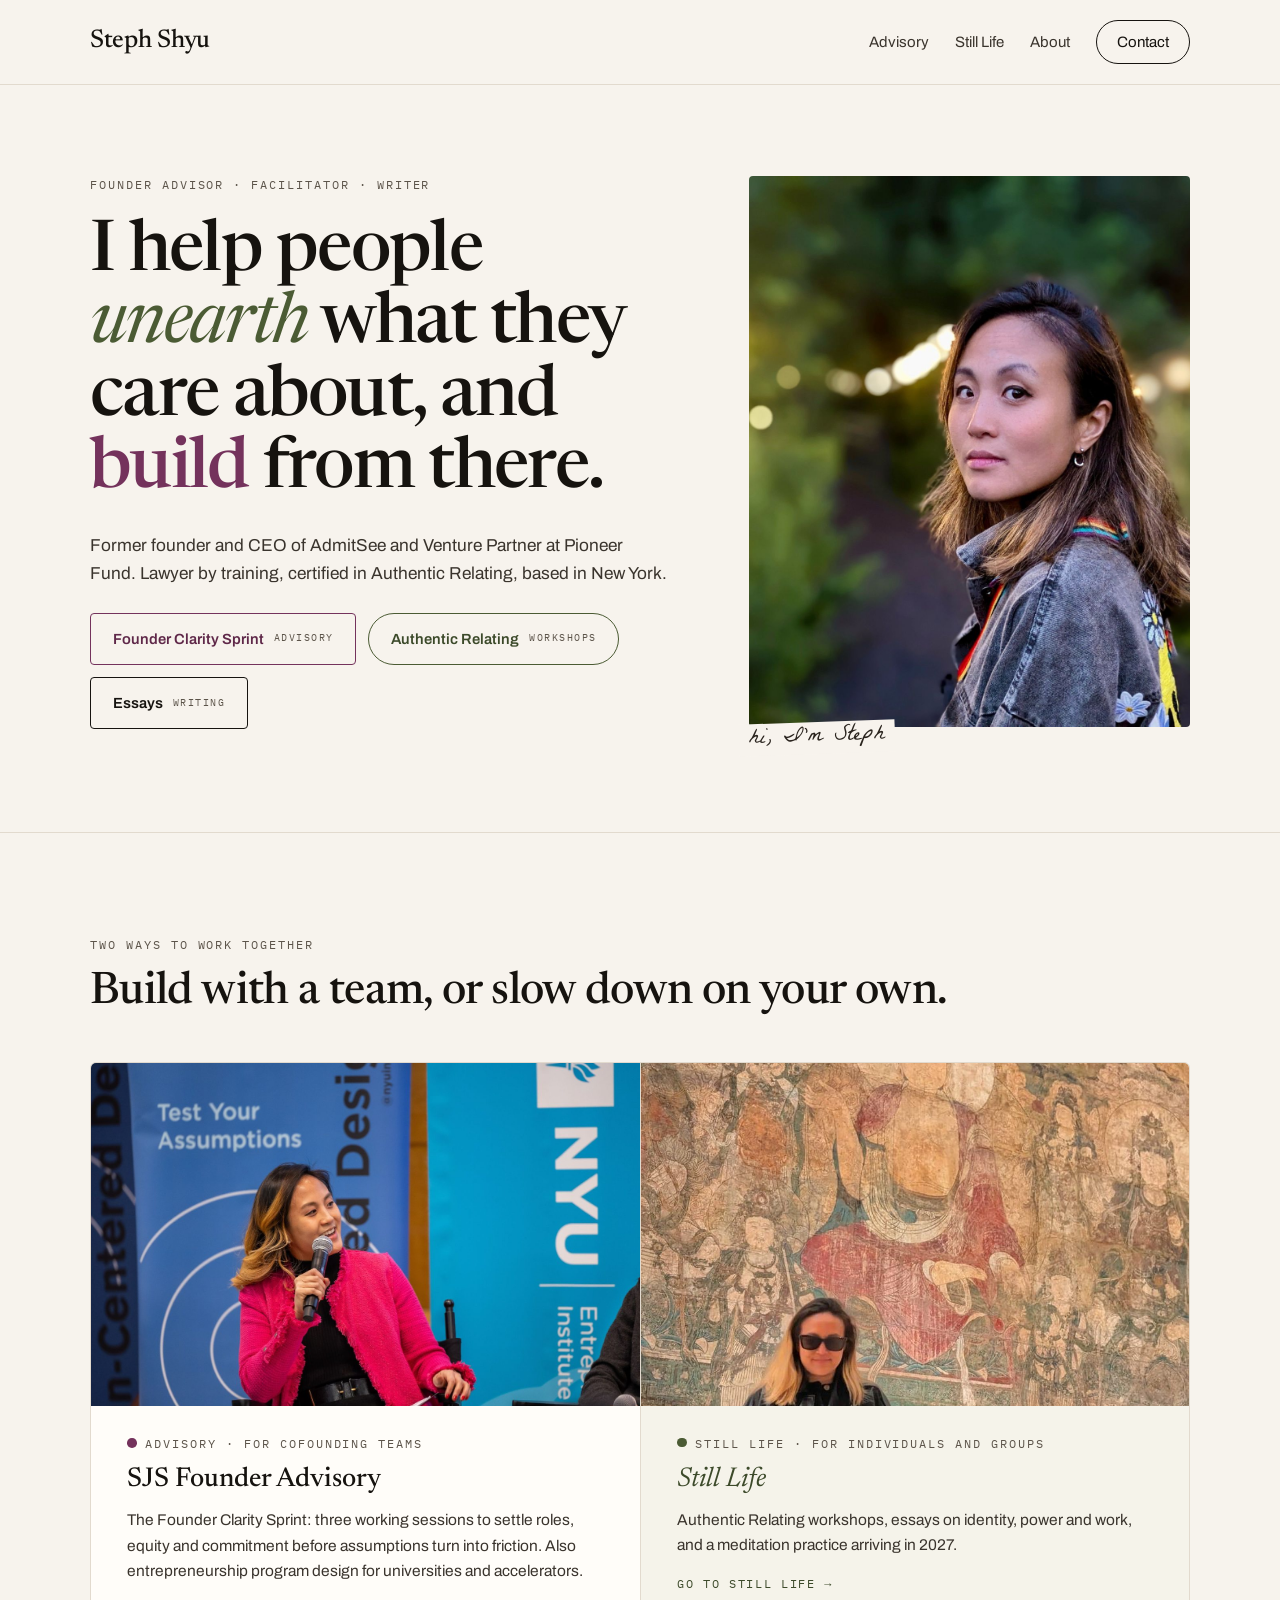
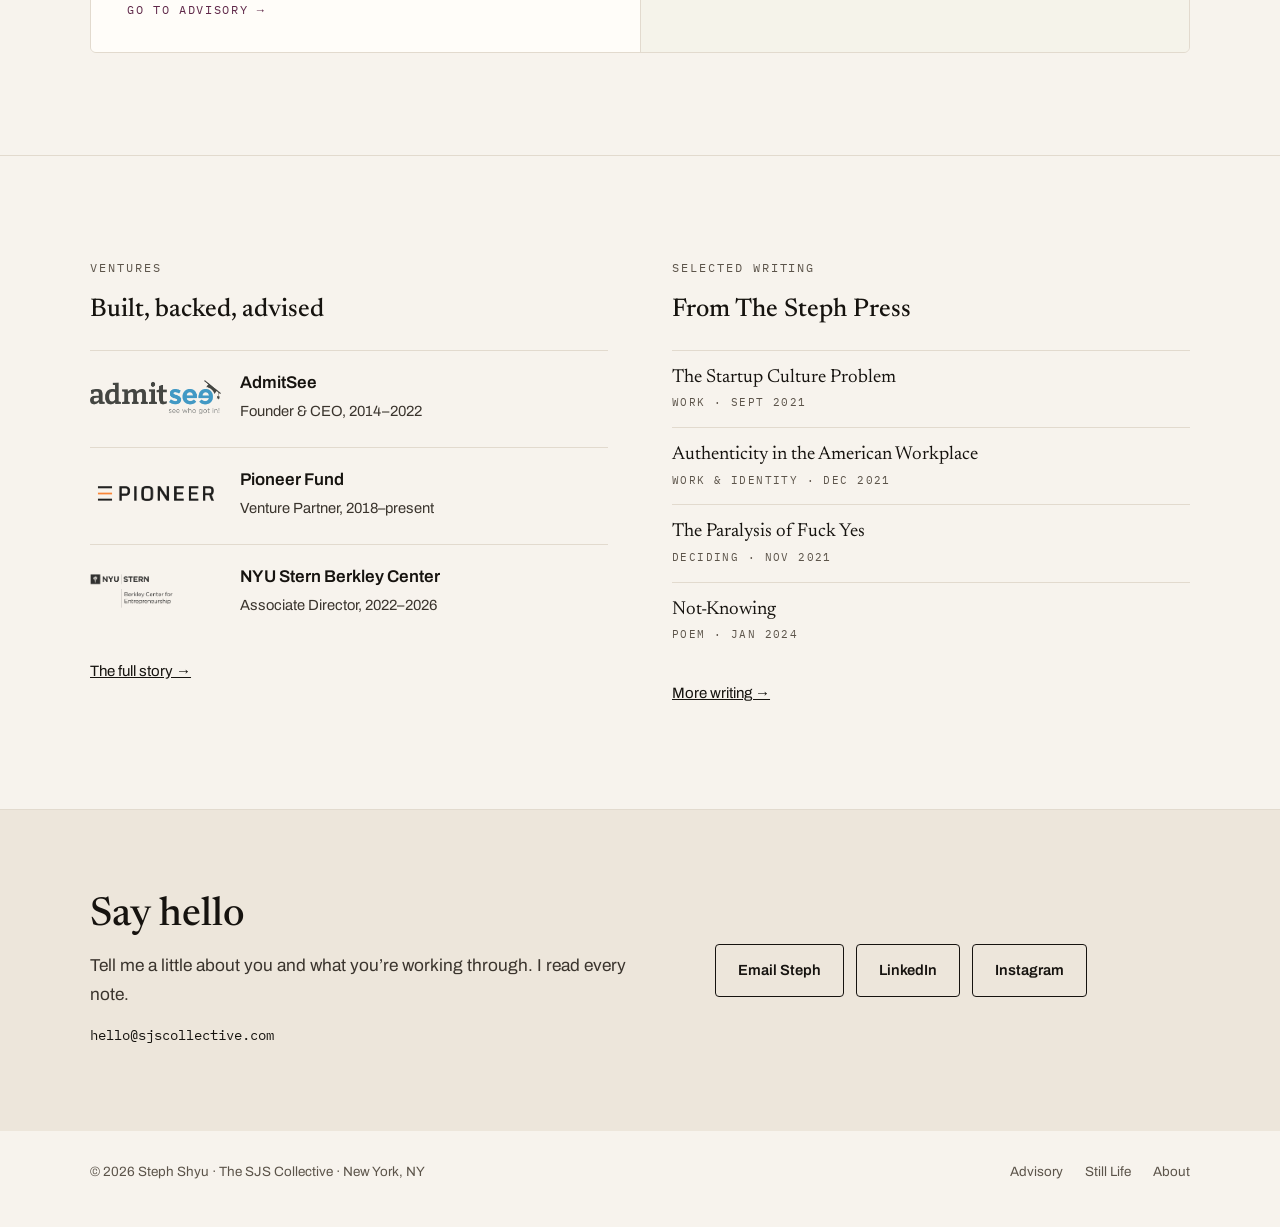
==== commit 7c4bafc9: "Turn the advisory site into the Steph Shyu personal site Adds a home page, a Still Life page and an " ====
--- a/index.html
+++ b/index.html
@@ -1,467 +1,137 @@
-<!DOCTYPE html>
+<!doctype html>
 <html lang="en">
 <head>
 <meta charset="utf-8">
-<meta name="viewport" content="width=device-width, initial-scale=1">
-<title>Stephanie Shyu — Founder, advisor, facilitator, teacher, writer</title>
-<meta name="description" content="Stephanie Shyu advises founders, facilitates authentic relating and team workshops, teaches yoga and meditation, teaches entrepreneurship at NYU, and writes essays and poems.">
+<meta name="viewport" content="width=device-width, initial-scale=1, viewport-fit=cover">
+<title>Steph Shyu (Stephanie Shyu) | Founder advisor, facilitator, writer</title>
+<meta name="description" content="Steph Shyu helps people unearth what they care about, and build from there. Founder advising for cofounding teams, Authentic Relating workshops, and writing.">
+<link rel="canonical" href="https://applesandgrits.github.io/sjs-founder-advisory/">
 <link rel="icon" href="favicon.svg" type="image/svg+xml">
-<link rel="canonical" href="https://applesandgrits.github.io/sjs-founder-advisory/">
-<meta name="theme-color" content="#F7F3ED">
 <meta property="og:type" content="website">
-<meta property="og:site_name" content="Stephanie Shyu">
-<meta property="og:title" content="Stephanie Shyu — Founder, advisor, facilitator, teacher, writer">
-<meta property="og:description" content="Better conversations with your cofounder, your team and yourself. Startup advising, authentic relating, yoga and meditation, teaching and writing.">
+<meta property="og:site_name" content="Steph Shyu">
+<meta property="og:title" content="Steph Shyu">
+<meta property="og:description" content="I help people unearth what they care about, and build from there.">
 <meta property="og:url" content="https://applesandgrits.github.io/sjs-founder-advisory/">
-<meta property="og:image" content="https://applesandgrits.github.io/sjs-founder-advisory/og.png">
+<meta property="og:image" content="https://applesandgrits.github.io/sjs-founder-advisory/og-home.png">
 <meta property="og:image:width" content="1200">
 <meta property="og:image:height" content="630">
 <meta name="twitter:card" content="summary_large_image">
 <link rel="stylesheet" href="fonts.css">
-<link rel="preconnect" href="https://fonts.gstatic.com" crossorigin>
-<link rel="stylesheet" href="https://fonts.googleapis.com/css2?family=Architects+Daughter&display=swap">
-<link rel="stylesheet" href="site.css">
+<link rel="stylesheet" href="assets/site.css">
 <script type="application/ld+json">
-{"@context":"https://schema.org","@type":"Person","name":"Stephanie Shyu","alternateName":"Steph Shyu","url":"https://applesandgrits.github.io/sjs-founder-advisory/","image":"https://applesandgrits.github.io/sjs-founder-advisory/photos/stephanie-shyu.jpg","jobTitle":"Founder & Advisor","address":{"@type":"PostalAddress","addressLocality":"New York","addressRegion":"NY"},"alumniOf":["Duke University","University of Pennsylvania Law School"],"sameAs":["https://www.linkedin.com/in/stephjshyu/","https://medium.com/@sjshyu","https://stephanieshyu.wordpress.com/","https://stephshyu.yoga","https://thesjscollective.com"]}
+{"@context":"https://schema.org","@type":"Person","name":"Steph Shyu","alternateName":"Stephanie Shyu","url":"https://applesandgrits.github.io/sjs-founder-advisory/","image":"https://applesandgrits.github.io/sjs-founder-advisory/photos/steph-garden-evening.jpg","jobTitle":"Founder advisor, facilitator and writer","address":{"@type":"PostalAddress","addressLocality":"New York","addressRegion":"NY"},"sameAs":["https://www.linkedin.com/in/stephjshyu/","https://www.instagram.com/still.life.withsteph/","https://stephanieshyu.wordpress.com/","https://medium.com/@sjshyu"]}
 </script>
 </head>
-<body>
+<body class="t-hub">
 <a class="skip" href="#main">Skip to content</a>
 
-<header class="site-header">
+<header class="site-head">
   <div class="wrap">
-    <a class="brand" href="#top">Stephanie Shyu<b>.</b></a>
+    <a class="wordmark" href="./">Steph Shyu</a>
     <nav class="nav" aria-label="Main">
-      <a href="#advising">Advising</a>
-      <a href="#relating">Relating</a>
-      <a href="#yoga">Yoga</a>
-      <a href="#teaching">Teaching</a>
-      <a href="#writing">Writing</a>
-      <a href="#about">About</a>
-      <a class="btn" href="#contact">Work with me</a>
+      <a href="advisory/">Advisory</a>
+      <a href="still-life/">Still Life</a>
+      <a href="about/">About</a>
+      <a class="pill" href="#contact">Contact</a>
     </nav>
   </div>
 </header>
 
 <main id="main">
 
-  <!-- Hero -->
-  <section class="hero" id="top">
-    <div class="wrap hero-grid">
-      <div>
-        <p class="kicker">Stephanie Shyu &middot; New York</p>
-        <h1>
-          <span>Founder<i>.</i> Advisor<i>.</i></span>
-          <span>Facilitator<i>.</i> Yoga</span>
-          <span>teacher<i>.</i> Writer<i>.</i></span>
-        </h1>
-        <p class="lede">I&rsquo;ve been a journalist, a lawyer, a startup founder, a venture partner and a university program director. Across all of it, I&rsquo;ve found the real work is in the conversations: with your cofounder, with your team, and with yourself. Today I help founders, teams and students have better ones.</p>
-        <div class="hero-actions">
-          <a class="btn" href="#practices">See how I work <span class="arrow">&darr;</span></a>
-          <a class="btn ghost" href="#contact">Get in touch</a>
+  <section class="hero">
+    <div class="wrap">
+      <div class="copy">
+        <span class="label">Founder advisor &middot; Facilitator &middot; Writer</span>
+        <h1>I help people <span class="u">unearth</span> what they care about, and <span class="b">build</span> from there.</h1>
+        <p class="lede">Former founder and CEO of AdmitSee and Venture Partner at Pioneer Fund. Lawyer by training, certified in Authentic Relating, based in New York.</p>
+        <div class="btns">
+          <a class="btn plum" href="advisory/">Founder Clarity Sprint <small>Advisory</small></a>
+          <a class="btn moss" href="still-life/#relating">Authentic Relating <small>Workshops</small></a>
+          <a class="btn ink" href="still-life/#writing">Essays <small>Writing</small></a>
         </div>
       </div>
-      <figure class="hero-photo">
-        <img src="photos/panel-nyu.jpg" width="1400" height="933" decoding="async" fetchpriority="high" alt="Stephanie Shyu speaking into a microphone on a panel at NYU.">
-        <figcaption>On a panel at NYU.</figcaption>
-        <p class="note"><a href="https://stephanieshyu.wordpress.com/2021/12/15/jack-of-all-trades-master-of-self/">Jack of all trades&hellip; and master of self.</a></p>
+      <figure>
+        <img src="photos/steph-garden-evening.jpg" width="1800" height="1355" alt="Steph Shyu at dusk on a garden path under string lights, looking over her shoulder." style="object-position:66% 40%" fetchpriority="high">
+        <figcaption class="hand">hi, I&rsquo;m Steph</figcaption>
       </figure>
-    </div>
-
-    <div class="wrap" id="practices" style="margin-top:clamp(48px,6vw,80px)">
-      <nav class="practices" aria-label="Practices">
-        <a class="practice" href="#advising">
-          <span class="n">01</span>
-          <span class="practice-title">Startup advising</span>
-          <p>Cofounder alignment, team development and program design.</p>
-        </a>
-        <a class="practice" href="#relating">
-          <span class="n">02</span>
-          <span class="practice-title">Authentic relating</span>
-          <p>Certified facilitator. Workshops, circles and 1:1 practice.</p>
-        </a>
-        <a class="practice" href="#yoga">
-          <span class="n">03</span>
-          <span class="practice-title">Yoga &amp; meditation</span>
-          <p>Vinyasa, restorative and contemplative practice.</p>
-        </a>
-        <a class="practice" href="#teaching">
-          <span class="n">04</span>
-          <span class="practice-title">Teaching &amp; building</span>
-          <p>AdmitSee, NYU, Pioneer Fund, and a capstone course at NYU.</p>
-        </a>
-        <a class="practice" href="#writing">
-          <span class="n">05</span>
-          <span class="practice-title">Writing</span>
-          <p>Essays on work, identity and power. Contemplative poems.</p>
-        </a>
-      </nav>
     </div>
   </section>
 
-  <!-- The thread -->
-  <section class="thread" aria-label="What ties it together">
+  <section class="sec" aria-labelledby="ways">
     <div class="wrap">
-      <blockquote>
-        <p>I envision a world in which our systems are committed to normalizing tough conversations from a place of <em>genuine curiosity, empathy, and respect.</em></p>
-      </blockquote>
-      <p class="who kicker">The common thread</p>
-    </div>
-  </section>
-
-  <!-- 01 Advising -->
-  <section class="section" id="advising">
-    <div class="wrap">
-      <div class="section-head">
-        <p class="kicker"><span class="n">01</span>Startup advising</p>
-        <h2 class="h2">Build the company. Start with the partnership.</h2>
-        <p class="lede">I&rsquo;ve sat on both sides of the table: as the founder making these decisions, and as the investor and advisor watching hundreds of teams make them. I work with the founders, with the team they&rsquo;re building, and with the programs that support them.</p>
+      <div class="sec-head">
+        <span class="label">Two ways to work together</span>
+        <h2 id="ways">Build with a team, or slow down on your own.</h2>
       </div>
-
-      <div class="split">
-        <article class="card feature">
-          <span class="label accent">SJS Founder Advisory &middot; For cofounders</span>
-          <h3 class="h3">The Founder Clarity Sprint</h3>
-          <p class="body">Independent prework, then three working sessions in order: alignment, equity and validation, roadmap. You get clear on roles, equity and commitment before assumptions become friction.</p>
-          <dl class="facts">
-            <div><dt>Sessions</dt><dd>3 &times; 75&ndash;90 min</dd></div>
-            <div><dt>Format</dt><dd>In person or Zoom</dd></div>
-            <div><dt>Sprint</dt><dd>$750</dd></div>
-          </dl>
-          <ul class="ticks">
-            <li>A founder decision framework and agreed terms on roles and commitments</li>
-            <li>A prioritized validation plan and a definition of traction</li>
-            <li>A 60&ndash;90 day &ldquo;prove it&rdquo; roadmap</li>
-          </ul>
-          <p style="margin-top:26px"><a class="btn" href="advisory/">Explore the Sprint <span class="arrow">&rarr;</span></a></p>
-        </article>
-
-        <article class="card">
-          <span class="label accent">The SJS Collective &middot; For teams &amp; leaders</span>
-          <h3 class="h3">Leadership, communication &amp; belonging</h3>
-          <p class="body">I treat a team as an extension of the individuals and the relationships that make up the system. The work starts with more authentic expression and communication. From there we build feedback and conflict models, put DEIA initiatives into practice, and bring in mindfulness-based management for lasting, systems-level change.</p>
-          <div style="margin-top:22px">
-            <span class="label" style="display:block;margin-bottom:10px">Ways to work together</span>
-            <div class="rows">
-              <div class="row"><b>Workshops for individual teams</b><span>4&ndash;6 weeks</span></div>
-              <div class="row"><b>Training series for organizations</b><span>2&ndash;3 months</span></div>
-              <div class="row"><b>Team retreat or symposium intensive</b><span>3 days</span></div>
-              <div class="row"><b>Systems-design consultation</b><span>4&ndash;6 months</span></div>
-              <div class="row"><b>Founder mediation &amp; conflict support</b><span>Varies</span></div>
-              <div class="row"><b>Ad hoc workshops &amp; seminars</b><span>&frac12;&ndash;3 days</span></div>
-            </div>
+      <div class="doors">
+        <a class="door adv" href="advisory/">
+          <img src="photos/panel-nyu.jpg" width="1400" height="933" loading="lazy" alt="Steph speaking into a microphone on a panel.">
+          <div class="in">
+            <span class="label"><span class="dot plum"></span>Advisory &middot; for cofounding teams</span>
+            <h3>SJS Founder Advisory</h3>
+            <p>The Founder Clarity Sprint: three working sessions to settle roles, equity and commitment before assumptions turn into friction. Also entrepreneurship program design for universities and accelerators.</p>
+            <span class="go">Go to Advisory &rarr;</span>
           </div>
-          <p style="margin-top:22px"><a class="more" href="https://thesjscollective.com/about">More at The SJS Collective <span class="arrow">&rarr;</span></a></p>
-        </article>
-      </div>
-
-      <div class="sub">
-        <span class="label">Topics I cover</span>
-        <ul class="pill-list">
-          <li>Relational communication for teams</li>
-          <li>Founder mediation &amp; conflict management</li>
-          <li>Feedback models for product managers</li>
-          <li>Team cohesion across personalities</li>
-          <li>DEIA training for leaders and teams</li>
-          <li>Inclusive hiring &amp; growth</li>
-          <li>Designing inclusive systems &amp; culture</li>
-          <li>Executive coaching into team practice, with 360 review</li>
-          <li>Emotional intelligence for students &amp; educators</li>
-        </ul>
-      </div>
-
-      <div class="sub">
-        <span class="label">Who I work with</span>
-        <div class="cols-3">
-          <div class="rows">
-            <div class="row"><b>Startups</b><span>5&ndash;100 people</span></div>
-            <div class="row"><b>Corporate teams &amp; ERGs</b><span>5&ndash;20 people</span></div>
+        </a>
+        <a class="door still" href="still-life/">
+          <img src="photos/steph-mural.jpg" width="844" height="1400" loading="lazy" alt="Steph standing in front of a large painted Buddhist mural in a museum." style="object-position:50% 38%">
+          <div class="in">
+            <span class="label"><span class="dot moss"></span>Still Life &middot; for individuals and groups</span>
+            <h3>Still Life</h3>
+            <p>Authentic Relating workshops, essays on identity, power and work, and a meditation practice arriving in 2027.</p>
+            <span class="go">Go to Still Life &rarr;</span>
           </div>
-          <div class="rows">
-            <div class="row"><b>Accelerators &amp; university programs</b><span></span></div>
-            <div class="row"><b>Nonprofits in law &amp; education</b><span></span></div>
-          </div>
-          <div class="rows">
-            <div class="row"><b>Educators &amp; student organizations</b><span></span></div>
-            <div class="row"><b>After-school &amp; youth programs</b><span></span></div>
-          </div>
-        </div>
-      </div>
-
-      <div class="sub quotes">
-        <figure class="quote">
-          <p>&ldquo;Steph was really gentle with us and eased us into a vulnerable space that felt safe and it created more in depth connections with people. She has a natural gift for facilitating.&rdquo;</p>
-          <footer><b>Win A.</b><span class="label">DEI training</span></footer>
-        </figure>
+        </a>
       </div>
     </div>
   </section>
 
-  <!-- 02 Authentic relating -->
-  <section class="section" id="relating">
-    <div class="wrap">
-      <div class="section-head">
-        <p class="kicker"><span class="n">02</span>Authentic relating</p>
-        <h2 class="h2">The space between &ldquo;me&rdquo; and &ldquo;you.&rdquo;</h2>
-        <p class="lede">I&rsquo;m a certified facilitator with Authentic Relating Training International. I believe we are here to liberate ourselves, and that this practice is one of the most direct ways to do it.</p>
-      </div>
-
-      <div class="split">
-        <div>
-          <p class="body">Through curiosity and a willingness to question our conscious and unconscious assumptions, authentic relating helps us shed our conditioning, challenge the systems that keep us small, and cultivate more openness and intimacy.</p>
-          <p class="body">I came to it as a conventionally &ldquo;successful&rdquo; startup founder and lawyer, by way of Interpersonal Dynamics T-groups and Radical Candor training. Exploring the space between &ldquo;me&rdquo; and &ldquo;you&rdquo; felt revolutionary, and healing.</p>
-          <p class="body">I facilitate with a diversity, equity and inclusion lens, creating intentional spaces that welcome more of us, and more parts of us. And I bring in mindfulness and yogic practice, with room for the big existential questions.</p>
-        </div>
-        <div class="card">
-          <span class="label accent">Where it shows up</span>
-          <ul class="ticks">
-            <li>Team workshops that build real-time communication skills, because at work we rarely get to practice when the stakes are low</li>
-            <li>1:1 mentoring on the stories we tell ourselves, and how to ask for the other person&rsquo;s perspective</li>
-            <li>Circles for students, educators and communities</li>
-          </ul>
-          <div class="rule" style="border-top:1px solid var(--rule);margin:22px 0 18px"></div>
-          <span class="label" style="display:block;margin-bottom:10px">Training behind the practice</span>
-          <ul class="pill-list">
-            <li>ART International certification</li>
-            <li>NTL Institute T-groups</li>
-            <li>Radical Candor</li>
-            <li>Insight meditation</li>
-          </ul>
-          <p style="margin-top:22px"><a class="more" href="https://authenticrelating.co/art-certified-facilitators/">ART certified facilitator listing <span class="arrow">&rarr;</span></a></p>
-        </div>
-      </div>
-
-      <div class="sub quotes">
-        <figure class="quote">
-          <p>&ldquo;[Steph] helped me to uncover the story I was telling myself. I was able to gain clarity and connection to myself. She coached me on how to ask for my communication partner&rsquo;s perspective. Since then I have applied this skill to other relational situations.&rdquo;</p>
-          <footer><b>Laurie H.</b><span class="label">1:1 mentoring</span></footer>
-        </figure>
-        <figure class="quote">
-          <p>&ldquo;If you&rsquo;re looking to develop your communication skills, foster deeper connections with others or better embody your authentic self, Steph&rsquo;s workshop is the place. She creates a container that is supportive and flexible.&rdquo;</p>
-          <footer><b>Alex W.</b><span class="label">Team workshop</span></footer>
-        </figure>
-      </div>
-    </div>
-  </section>
-
-  <!-- 03 Yoga & meditation -->
-  <section class="section night" id="yoga">
-    <div class="wrap">
-      <div class="section-head">
-        <p class="kicker"><span class="n">03</span>Yoga &amp; meditation</p>
-        <h2 class="h2">The conversation you have with yourself.</h2>
-        <p class="lede">I&rsquo;m a 200-hour registered yoga teacher in vinyasa and restorative yoga. I trained with Three Sisters Yoga, in a program with diversity, equity and inclusion built into the curriculum.</p>
-      </div>
-
-      <div class="split">
-        <div>
-          <p class="pull">Teacher training taught me to lead a room with my words, to watch both the individual and the group, and to hold space with my authentic presence rather than a mask of bravado.</p>
-          <p class="body" style="margin-top:22px">I first came to yoga for its physical benefits. It has since shown me how much more there is when we apply its teachings to self-liberation, community building, collective awakening, and the systems of oppression that shape who feels welcome on the mat. I teach with that in mind, and I think about how to make every room I teach in more inclusive.</p>
-        </div>
-        <div class="card">
-          <span class="label accent">Practice &amp; lineage</span>
-          <ul class="ticks">
-            <li>Vinyasa: breath-led movement</li>
-            <li>Restorative: supported, slow, nervous-system rest</li>
-            <li>Insight meditation, including Insight Dialogue retreats</li>
-            <li>The Dzogchen lineage and yogic traditions</li>
-          </ul>
-          <p class="body" style="margin-top:22px">Class schedule and booking are on my yoga site.</p>
-          <p style="margin-top:20px"><a class="btn" href="https://stephshyu.yoga">Visit stephshyu.yoga <span class="arrow">&rarr;</span></a></p>
-        </div>
-      </div>
-    </div>
-  </section>
-
-  <!-- 04 Teaching & building -->
-  <section class="section" id="teaching">
-    <div class="wrap">
-      <div class="section-head">
-        <p class="kicker"><span class="n">04</span>Educator &amp; entrepreneur</p>
-        <h2 class="h2">Building companies, and the people who build them.</h2>
-        <p class="lede">I spent eight years building a company in education, then four years at NYU helping other founders build theirs. Next, I&rsquo;ll be in the classroom.</p>
-      </div>
-
-      <ol class="timeline">
-        <li class="tl">
-          <span class="when now">Upcoming</span>
-          <h3>Adjunct Instructor, Entrepreneurship Capstone<span class="org">New York University</span></h3>
-          <p>Teaching an entrepreneurship capstone course as an adjunct.</p>
-        </li>
-        <li class="tl">
-          <span class="when">2022 &ndash; 2026</span>
-          <h3>Associate Director<span class="org">NYU Stern &middot; Berkley Center for Entrepreneurship</span></h3>
-          <p>Led learning programs and startup advising for early- and mid-stage founders, and ran NYU Stern&rsquo;s summer accelerator.</p>
-        </li>
-        <li class="tl">
-          <span class="when">2022 &ndash; present</span>
-          <h3>Founder<span class="org">The SJS Collective</span></h3>
-          <p>Leadership and organizational consulting for founders, executives and tech teams: team coaching, communication workshops and DEIA training.</p>
-        </li>
-        <li class="tl">
-          <span class="when">2018 &ndash; present</span>
-          <h3>Venture Partner<span class="org">Pioneer Fund</span></h3>
-          <p>Evaluating and advising early-stage companies in consumer, e-commerce, education, careers and marketplaces.</p>
-        </li>
-        <li class="tl">
-          <span class="when">2014 &ndash; 2022</span>
-          <h3>Founder &amp; CEO<span class="org">AdmitSee</span></h3>
-          <p>A marketplace of crowdsourced college application files and advice, and the largest database of admissions insights for students, parents and counselors.</p>
-        </li>
-        <li class="tl">
-          <span class="when">Before</span>
-          <h3>Journalist, then lawyer</h3>
-          <p>Where I learned to ask good questions, and then to read the fine print.</p>
-        </li>
-      </ol>
-
-      <div class="logos" aria-label="Organizations">
-        <img src="logos/nyu-stern-berkley.png" alt="NYU Stern Berkley Center for Entrepreneurship" style="height:46px">
-        <img src="logos/admitsee.png" alt="AdmitSee" style="height:28px">
-        <img src="logos/pioneer-fund.png" alt="Pioneer Fund" style="height:19px">
-        <img src="logos/sjs-collective.png" alt="The SJS Collective" style="height:58px">
-      </div>
-
-      <div class="sub card">
-        <span class="label accent">For universities, accelerators &amp; venture programs</span>
-        <h3 class="h3">Entrepreneurship program design</h3>
-        <p class="body" style="margin-top:10px">Built on years of running programming at NYU Stern&rsquo;s Berkley Center, including startup advising and the summer accelerator.</p>
-        <div class="cols-3" style="margin-top:18px;grid-template-columns:repeat(auto-fit,minmax(min(100%,200px),1fr))">
-          <div class="rows"><div class="row"><b>Learning programs</b><p>From a single workshop to a multi-week curriculum.</p></div></div>
-          <div class="rows"><div class="row"><b>Advising models</b><p>Who advises, how founders are matched, what advisors owe.</p></div></div>
-          <div class="rows"><div class="row"><b>Accelerators</b><p>Cohort structure, milestones and evaluation.</p></div></div>
-          <div class="rows"><div class="row"><b>Founder workshops</b><p>Alignment, equity, validation and team communication.</p></div></div>
-        </div>
-      </div>
-    </div>
-  </section>
-
-  <!-- 05 Writing -->
-  <section class="section" id="writing">
-    <div class="wrap">
-      <div class="section-head">
-        <p class="kicker"><span class="n">05</span>Writing</p>
-        <h2 class="h2">Errant thoughts, presented as thoughtful essays.</h2>
-        <p class="lede">I write about work, identity and power, about founding companies, and, more and more, in poems that come out of contemplative practice.</p>
-      </div>
-
-      <div class="split">
-        <div>
-          <span class="label" style="display:block;margin-bottom:14px">Essays</span>
-          <ul class="posts">
-            <li><a href="https://stephanieshyu.wordpress.com/2021/12/15/jack-of-all-trades-master-of-self/"><span class="t">Jack of All Trades, Master of Self</span><span class="d">2021</span><span class="s">Yoga, half marathons, scuba and stand-up, and what each one taught me about leading.</span></a></li>
-            <li><a href="https://stephanieshyu.wordpress.com/2021/12/09/authenticity-in-the-american-workplace/"><span class="t">Authenticity in the American Workplace</span><span class="d">2021</span><span class="s">Why most companies are not ready for your authentic self.</span></a></li>
-            <li><a href="https://stephanieshyu.wordpress.com/2021/12/30/we-need-more-than-your-day-of-service/"><span class="t">We Need Way More than Your Day of Service</span><span class="d">2021</span><span class="s">What volunteering at a food pantry taught me about holiday charity.</span></a></li>
-            <li><a href="https://medium.com/age-of-awareness/education-access-and-equity-in-the-age-of-defunding-the-police-e9e5537cc43c"><span class="t">Education, Access and Equity in the Age of Defunding the Police</span><span class="d">2020</span><span class="s">Why dismantling systemic racism takes far more than equal access to education.</span></a></li>
-            <li><a href="https://medium.com/@sjshyu/getting-rejected-by-my-dream-college-was-the-best-and-the-worst-thing-to-happen-to-me-fdcc41dcd45b"><span class="t">Getting Rejected by My Dream College Was the Best and the Worst Thing to Happen to Me</span><span class="d">2017</span><span class="s">Failure, a growth mindset, and a mental health journey.</span></a></li>
-            <li><a href="https://medium.com/@sjshyu/dont-but-me-the-conjunctive-equivalent-of-mansplaining-331e01ebe35e"><span class="t">Don&rsquo;t &ldquo;But&rdquo; Me: The Grammatical Equivalent of Mansplaining</span><span class="d">2017</span><span class="s">On the words VCs use to describe male and female founders.</span></a></li>
-            <li><a href="https://medium.com/@sjshyu/the-wrong-motivations-to-have-as-a-founder-f3c5026c295"><span class="t">The Wrong Motivations to Have as a Founder</span><span class="d">2016</span><span class="s">Five of them, from a first-time founder.</span></a></li>
-          </ul>
-          <div class="writing-links">
-            <a class="more" href="https://stephanieshyu.wordpress.com/">The Steph Press <span class="arrow">&rarr;</span></a>
-            <a class="more" href="https://medium.com/@sjshyu">Medium <span class="arrow">&rarr;</span></a>
-          </div>
-        </div>
-
-        <div>
-          <figure class="poem">
-            <p>Then one day,<br>Some years later,<br>The sun breaks through the coverage.<br>I see through slitted eyes that,<br>Though not well worn,<br>My meandering feet<br>Had cleared a path<br>Meant just for me.</p>
-            <footer>From <a href="https://stephanieshyu.wordpress.com/2025/01/01/lost-lucky/">&ldquo;Lost, Lucky&rdquo;</a>, 2025</footer>
-          </figure>
-          <span class="label" style="display:block;margin:30px 0 14px">Poems</span>
-          <ul class="posts">
-            <li><a href="https://stephanieshyu.wordpress.com/2024/12/31/the-first-free-women/"><span class="t">the first free women</span><span class="d">2024</span><span class="s">Poems from an Insight Dialogue retreat on the Therīgāthā.</span></a></li>
-            <li><a href="https://stephanieshyu.wordpress.com/2024/02/07/listen/"><span class="t">Listen</span><span class="d">2024</span></a></li>
-            <li><a href="https://stephanieshyu.wordpress.com/2024/01/02/the-way-of-tea/"><span class="t">The Way of Tea</span><span class="d">2024</span></a></li>
-            <li><a href="https://stephanieshyu.wordpress.com/2024/01/02/the-waiting-refuge/"><span class="t">The Waiting Refuge</span><span class="d">2024</span></a></li>
-          </ul>
-        </div>
-      </div>
-    </div>
-  </section>
-
-  <!-- About -->
-  <section class="section" id="about">
-    <div class="wrap about-grid">
+  <section class="sec" aria-label="Background and writing">
+    <div class="wrap split">
       <div>
-        <p class="kicker" style="margin-bottom:22px">About</p>
-        <img class="portrait" src="photos/stephanie-shyu.jpg" width="712" height="712" loading="lazy" decoding="async" alt="Portrait of Stephanie Shyu.">
+        <span class="label">Ventures</span>
+        <h2 style="font-size:1.6rem;margin:8px 0 14px">Built, backed, advised</h2>
+        <div class="venture"><img src="logos/admitsee.png" alt="AdmitSee" loading="lazy"><div><b>AdmitSee</b><span>Founder &amp; CEO, 2014&ndash;2022</span></div></div>
+        <div class="venture"><img src="logos/pioneer-fund.png" alt="Pioneer Fund" loading="lazy"><div><b>Pioneer Fund</b><span>Venture Partner, 2018&ndash;present</span></div></div>
+        <div class="venture"><img src="logos/nyu-stern-berkley.png" alt="NYU Stern Berkley Center for Entrepreneurship" loading="lazy"><div><b>NYU Stern Berkley Center</b><span>Associate Director, 2022&ndash;2026</span></div></div>
+        <p class="more"><a href="about/">The full story &rarr;</a></p>
       </div>
       <div>
-        <h2 class="h2">Hi, I&rsquo;m Steph.</h2>
-        <p class="lede" style="margin-top:20px">I&rsquo;m a former journalist and lawyer turned tech startup founder, turned leadership facilitator, advisor and teacher. I&rsquo;m driven by purposeful, authentic connection.</p>
-        <p class="body" style="margin-top:16px">I founded and ran AdmitSee for eight years, have been a venture partner at Pioneer Fund since 2018, and led programming at NYU Stern&rsquo;s Berkley Center for Entrepreneurship. Through The SJS Collective I work with founders, executives and teams on leadership, communication and belonging. I teach yoga, sit meditation retreats, and write poems about what I find there.</p>
-
-        <div class="creds sub" style="margin-top:36px">
-          <div>
-            <span class="label" style="display:block;margin-bottom:10px">Education</span>
-            <div class="rows">
-              <div class="row"><b>MBA</b><span>New York University</span></div>
-              <div class="row"><b>JD &amp; LLM</b><span>Penn Law</span></div>
-              <div class="row"><b>BA, Public Policy</b><span>Duke University</span></div>
-              <div class="row"><b>Executive Certificate in DEI</b><span>Georgetown</span></div>
-            </div>
-          </div>
-          <div>
-            <span class="label" style="display:block;margin-bottom:10px">Certified hobbyist</span>
-            <ul class="hobbies">
-              <li><span>Yoga teacher</span><span>200-hour RYT</span></li>
-              <li><span>Half marathons</span><span>3, in national parks</span></li>
-              <li><span>Scuba diving</span><span>Open water</span></li>
-              <li><span>Stand-up comedy</span><span>5 min at Comedy Cellar</span></li>
-              <li><span>Pilot</span><span>Single-engine prop</span></li>
-            </ul>
-          </div>
-        </div>
+        <span class="label">Selected writing</span>
+        <h2 style="font-size:1.6rem;margin:8px 0 14px">From The Steph Press</h2>
+        <ul class="essays">
+          <li><a href="https://stephanieshyu.wordpress.com/2021/09/04/the-startup-culture-problem/" target="_blank" rel="noopener">The Startup Culture Problem</a><span class="m">Work &middot; Sept 2021</span></li>
+          <li><a href="https://stephanieshyu.wordpress.com/2021/12/09/authenticity-in-the-american-workplace/" target="_blank" rel="noopener">Authenticity in the American Workplace</a><span class="m">Work &amp; identity &middot; Dec 2021</span></li>
+          <li><a href="https://stephanieshyu.wordpress.com/2021/11/04/the-paralysis-of-fuck-yes/" target="_blank" rel="noopener">The Paralysis of Fuck Yes</a><span class="m">Deciding &middot; Nov 2021</span></li>
+          <li><a href="https://stephanieshyu.wordpress.com/2024/01/01/the-not-knowing/" target="_blank" rel="noopener">Not-Knowing</a><span class="m">Poem &middot; Jan 2024</span></li>
+        </ul>
+        <p class="more"><a href="still-life/#writing">More writing &rarr;</a></p>
       </div>
-    </div>
-  </section>
-
-  <!-- Contact -->
-  <section class="contact" id="contact">
-    <div class="wrap">
-      <p class="kicker">Work with me</p>
-      <h2 class="h2" style="margin-top:14px">Creating more mindful, whole communities is a practice. So let&rsquo;s practice together.</h2>
-      <div class="routes">
-        <a class="route" href="advisory/#contact">
-          <span class="label accent">Founders</span>
-          <b>The Founder Clarity Sprint</b>
-          <p>Cofounders getting clear on roles, equity and commitment.</p>
-          <span class="go">Founder Advisory &rarr;</span>
-        </a>
-        <a class="route" href="https://thesjscollective.com/contact">
-          <span class="label accent">Teams &amp; organizations</span>
-          <b>Workshops &amp; training</b>
-          <p>Team workshops, leadership development, DEIA and program design.</p>
-          <span class="go">The SJS Collective &rarr;</span>
-        </a>
-        <a class="route" href="https://stephshyu.yoga">
-          <span class="label accent">Students of yoga</span>
-          <b>Classes &amp; schedule</b>
-          <p>Vinyasa, restorative and meditation.</p>
-          <span class="go">stephshyu.yoga &rarr;</span>
-        </a>
-        <a class="route" href="mailto:hello@sjscollective.com?subject=Hello%20Steph">
-          <span class="label accent">Everything else</span>
-          <b>Speaking, teaching &amp; hellos</b>
-          <p>Panels, guest lectures, collaborations, or just a note.</p>
-          <span class="go">Email me &rarr;</span>
-        </a>
-      </div>
-      <p style="margin-top:28px;display:flex;flex-wrap:wrap;gap:10px 24px">
-        <a class="more" href="https://www.linkedin.com/in/stephjshyu/">LinkedIn &rarr;</a>
-        <a class="more" href="https://medium.com/@sjshyu">Medium &rarr;</a>
-        <a class="more" href="https://stephanieshyu.wordpress.com/">The Steph Press &rarr;</a>
-      </p>
     </div>
   </section>
 
 </main>
 
-<footer class="site-footer">
+<section class="contact" id="contact" aria-labelledby="contact-h">
   <div class="wrap">
-    <small>&copy; 2026 Stephanie Shyu &middot; New York, NY</small>
-    <small>Advising is not legal, tax or investment advice.</small>
+    <div class="copy">
+      <h2 id="contact-h">Say hello</h2>
+      <p class="lede">Tell me a little about you and what you&rsquo;re working through. I read every note.</p>
+      <span class="mail">hello@sjscollective.com</span>
+    </div>
+    <div class="btns">
+      <a class="btn ink" href="mailto:hello@sjscollective.com">Email Steph</a>
+      <a class="btn ink" href="https://www.linkedin.com/in/stephjshyu/" target="_blank" rel="noopener">LinkedIn</a>
+      <a class="btn ink" href="https://www.instagram.com/still.life.withsteph/" target="_blank" rel="noopener">Instagram</a>
+    </div>
+  </div>
+</section>
+
+<footer class="site-foot">
+  <div class="wrap">
+    <span>&copy; 2026 Steph Shyu &middot; The SJS Collective &middot; New York, NY</span>
+    <nav aria-label="Footer"><a href="advisory/">Advisory</a><a href="still-life/">Still Life</a><a href="about/">About</a></nav>
   </div>
 </footer>
 </body>
--- a/fonts.css
+++ b/fonts.css
@@ -203,3 +203,13 @@
   src: url(fonts/cY9AfjOCX1hbuyalUrK4397yjA.woff2) format('woff2');
   unicode-range: U+0000-00FF, U+0131, U+0152-0153, U+02BB-02BC, U+02C6, U+02DA, U+02DC, U+0304, U+0308, U+0329, U+2000-206F, U+20AC, U+2122, U+2191, U+2193, U+2212, U+2215, U+FEFF, U+FFFD;
 }
+
+/* latin */
+@font-face {
+  font-family: 'La Belle Aurore';
+  font-style: normal;
+  font-weight: 400;
+  font-display: swap;
+  src: url(fonts/la-belle-aurore-latin.woff2) format('woff2');
+  unicode-range: U+0000-00FF, U+0131, U+0152-0153, U+02BB-02BC, U+02C6, U+02DA, U+02DC, U+0304, U+0308, U+0329, U+2000-206F, U+20AC, U+2122, U+2191, U+2193, U+2212, U+2215, U+FEFF, U+FFFD;
+}
--- a/assets/site.css
+++ b/assets/site.css
@@ -0,0 +1,184 @@
+/* Steph Shyu — shared design system
+   One base (paper, ink, four typefaces), three themes:
+   .t-hub (ink only), .t-advisory (plum), .t-still (moss).
+   Pages set the theme with a class on <body>. Single light theme by design. */
+
+:root{
+  color-scheme: light;
+  /* shared base */
+  --paper:#F7F3ED; --sand:#EDE6DB; --sand-2:#EAE3D7; --rule:#E2DACE; --rule-2:#D6CCBE;
+  --ink:#16130F; --ink-2:#3A342D; --muted:#5C544A; --note:#2A241E; --card:#FFFDF9;
+  /* Advisory: plum */
+  --plum:#74325C; --plum-text:#5F2849; --plum-tint:#EEDFE7;
+  /* Still Life: moss */
+  --moss:#4B5B34; --moss-text:#3C4A2A; --moss-tint:#E3E6D6; --moss-paper:#F5F3EA;
+  /* type */
+  --display:"Newsreader",Georgia,serif;
+  --body:"Archivo","Helvetica Neue",Arial,sans-serif;
+  --mono:"IBM Plex Mono",ui-monospace,Menlo,monospace;
+  --hand:"La Belle Aurore",ui-rounded,cursive;
+  /* theme slots (hub defaults) */
+  --accent:var(--ink); --accent-text:var(--ink); --accent-tint:var(--sand); --page:var(--paper);
+  --gutter:clamp(18px,4vw,40px);
+}
+.t-advisory{--accent:var(--plum); --accent-text:var(--plum-text); --accent-tint:var(--plum-tint)}
+.t-still{--accent:var(--moss); --accent-text:var(--moss-text); --accent-tint:var(--moss-tint); --page:var(--moss-paper)}
+
+*{box-sizing:border-box}
+html{-webkit-text-size-adjust:100%}
+body{margin:0;background:var(--page);color:var(--ink);font-family:var(--body);font-size:17px;line-height:1.65;-webkit-font-smoothing:antialiased}
+img{max-width:100%;height:auto;display:block}
+h1,h2,h3,h4{font-family:var(--display);font-weight:500;margin:0;text-wrap:balance}
+p{margin:0}
+a{color:var(--accent-text)}
+a:focus-visible,button:focus-visible{outline:2px solid var(--ink);outline-offset:3px;border-radius:2px}
+.skip{position:absolute;left:-9999px;top:8px;background:var(--ink);color:var(--paper);padding:8px 14px;z-index:50}
+.skip:focus{left:12px}
+
+.wrap{width:100%;max-width:1180px;margin-inline:auto;padding-left:max(var(--gutter),env(safe-area-inset-left,0px));padding-right:max(var(--gutter),env(safe-area-inset-right,0px))}
+.label{font-family:var(--mono);font-size:.72rem;letter-spacing:.17em;text-transform:uppercase;color:var(--muted);font-weight:400}
+.hand{font-family:var(--hand);color:var(--note);font-size-adjust:ex-height .46;font-size:1.15rem;line-height:1.5}
+.lede{font-size:1.08rem;color:var(--ink-2);max-width:58ch}
+.dot{display:inline-block;width:.6rem;height:.6rem;border-radius:50%;margin-right:.55rem;vertical-align:.04em;background:var(--accent)}
+.dot.plum{background:var(--plum)} .dot.moss{background:var(--moss)}
+
+/* ---------- header ---------- */
+.site-head{position:sticky;top:0;z-index:20;background:var(--page);border-bottom:1px solid var(--rule)}
+.site-head .wrap{display:flex;align-items:center;justify-content:space-between;gap:14px 28px;min-height:84px;flex-wrap:wrap;padding-block:12px}
+.wordmark{font-family:var(--display);font-size:1.6rem;font-weight:500;letter-spacing:-.012em;color:var(--ink);text-decoration:none;line-height:1}
+.nav{display:flex;align-items:center;gap:6px 26px;flex-wrap:wrap}
+.nav a{font-size:.94rem;color:var(--ink-2);text-decoration:none;padding:4px 0}
+.nav a:hover{color:var(--ink);text-decoration:underline;text-underline-offset:5px}
+.nav a[aria-current="page"]{color:var(--ink);text-decoration:underline;text-decoration-color:var(--accent);text-decoration-thickness:2px;text-underline-offset:6px}
+.nav .pill{border:1px solid var(--ink);border-radius:999px;padding:9px 20px;color:var(--ink)}
+.nav .pill:hover{background:var(--ink);color:var(--paper);text-decoration:none}
+
+/* ---------- buttons ---------- */
+.btns{display:flex;flex-wrap:wrap;gap:12px}
+.btn{display:inline-flex;align-items:center;gap:10px;font-size:.92rem;font-weight:600;padding:13px 22px;border-radius:4px;text-decoration:none;border:1px solid transparent;white-space:nowrap;transition:background-color .15s ease,color .15s ease}
+.btn.solid{background:var(--accent);color:#FFF8F2;border-color:var(--accent)}
+.btn.solid:hover{background:var(--accent-text)}
+.btn.line{border-color:var(--accent);color:var(--accent-text)}
+.btn.line:hover{background:var(--accent-tint)}
+.t-still .btn{border-radius:999px;font-weight:500}
+.btn.plum{border-color:var(--plum);color:var(--plum-text)} .btn.plum:hover{background:var(--plum-tint)}
+.btn.moss{border-color:var(--moss);color:var(--moss-text);border-radius:999px} .btn.moss:hover{background:var(--moss-tint)}
+.btn.ink{border-color:var(--ink);color:var(--ink)} .btn.ink:hover{background:var(--sand)}
+.btn small{font-family:var(--mono);font-weight:400;font-size:.64rem;letter-spacing:.14em;text-transform:uppercase;color:var(--muted)}
+
+/* ---------- sections ---------- */
+.sec{padding-block:clamp(60px,8vw,108px);border-top:1px solid var(--rule)}
+.sec-head{display:grid;gap:14px;margin-bottom:clamp(28px,4vw,44px)}
+.sec-head h2{font-size:clamp(1.9rem,3.6vw,2.8rem);line-height:1.12;letter-spacing:-.014em}
+.t-still .sec-head h2{font-style:italic;font-weight:400}
+
+/* hero */
+.hero{padding-block:clamp(48px,7vw,96px) clamp(56px,8vw,104px)}
+.hero .wrap{display:grid;grid-template-columns:minmax(0,1.35fr) minmax(0,1fr);gap:clamp(32px,5vw,72px);align-items:center}
+.hero .copy{display:grid;gap:24px;min-width:0}
+.hero h1{font-size:clamp(2.5rem,5.6vw,4.4rem);line-height:1.03;letter-spacing:-.024em}
+.hero h1 .u{font-style:italic;font-weight:400;color:var(--moss)}
+.hero h1 .b{color:var(--plum)}
+.t-still .hero h1{font-style:italic;font-weight:400;letter-spacing:-.012em}
+.hero figure{margin:0;position:relative;min-width:0}
+.hero figure img{width:100%;aspect-ratio:4/5;object-fit:cover;border-radius:4px}
+.hero figure .hand{position:absolute;left:-10px;bottom:-26px;background:var(--page);padding:2px 10px;transform:rotate(-2deg)}
+
+.lg-mark{font-family:var(--display);font-style:italic;font-weight:400;font-size:clamp(3.2rem,9vw,6.5rem);line-height:.9;letter-spacing:-.02em;color:var(--moss-text)}
+
+/* offering blocks: photo + text, alternating */
+.offer{display:grid;grid-template-columns:minmax(0,1fr) minmax(0,1fr);gap:clamp(28px,5vw,80px);align-items:center}
+.offer+.offer{margin-top:clamp(56px,8vw,104px)}
+.offer.flip figure{order:2}
+.offer figure{margin:0;min-width:0}
+.offer figure img{width:100%;aspect-ratio:5/4;object-fit:cover;border-radius:4px}
+.offer figure.tall img{aspect-ratio:4/5}
+.offer .copy{display:grid;gap:18px;align-content:start;min-width:0}
+.offer h3{font-size:clamp(1.7rem,3vw,2.4rem);line-height:1.1;letter-spacing:-.012em}
+.t-still .offer h3,.offer.still h3{font-style:italic;font-weight:400}
+.offer p{color:var(--ink-2);max-width:52ch}
+.facts{display:flex;flex-wrap:wrap;gap:8px}
+.fact{font-family:var(--mono);font-size:.68rem;letter-spacing:.14em;text-transform:uppercase;padding:6px 10px;border-radius:4px;border:1px solid var(--rule-2);color:var(--ink-2);background:var(--card)}
+.offer.advisory .fact{border-color:var(--plum);color:var(--plum-text);background:var(--plum-tint)}
+.offer.still .fact,.t-still .fact{border-color:transparent;color:var(--moss-text);background:var(--moss-tint);border-radius:999px}
+
+/* doors (hub) */
+.doors{display:grid;grid-template-columns:repeat(2,minmax(0,1fr));border:1px solid var(--rule);border-radius:6px;overflow:hidden}
+.door{display:grid;grid-template-rows:auto 1fr;text-decoration:none;color:var(--ink);min-width:0;background:var(--card)}
+.door+.door{border-left:1px solid var(--rule)}
+.door.still{background:var(--moss-paper)}
+.door img{width:100%;aspect-ratio:16/10;object-fit:cover}
+.door .in{display:grid;gap:12px;padding:28px clamp(20px,3vw,36px) 32px;align-content:start}
+.door h3{font-size:1.7rem;line-height:1.1}
+.door.still h3{font-style:italic;font-weight:400;color:var(--moss-text)}
+.door p{color:var(--ink-2);font-size:.97rem}
+.door .go{font-family:var(--mono);font-size:.74rem;letter-spacing:.14em;text-transform:uppercase;margin-top:4px}
+.door.adv .go{color:var(--plum-text)} .door.still .go{color:var(--moss-text)}
+.door:hover h3{text-decoration:underline;text-underline-offset:5px;text-decoration-thickness:1px}
+
+/* lists */
+.split{display:grid;grid-template-columns:repeat(2,minmax(0,1fr));gap:clamp(32px,5vw,72px)}
+.split>div{display:grid;gap:4px;align-content:start;min-width:0}
+.venture{display:grid;grid-template-columns:132px minmax(0,1fr);gap:18px;align-items:center;padding:18px 0;border-top:1px solid var(--rule)}
+.venture img{max-height:34px;width:auto;max-width:100%;object-fit:contain;opacity:.88}
+.venture b{display:block;font-weight:600}
+.venture span{font-size:.92rem;color:var(--ink-2)}
+.essays{list-style:none;margin:0;padding:0}
+.essays li{padding:15px 0;border-top:1px solid var(--rule);display:grid;gap:4px}
+.essays a{font-family:var(--display);font-size:1.18rem;line-height:1.3;color:var(--ink);text-decoration:none}
+.essays a:hover{text-decoration:underline;text-underline-offset:4px;text-decoration-color:var(--moss)}
+.essays .m{font-family:var(--mono);font-size:.68rem;letter-spacing:.13em;text-transform:uppercase;color:var(--muted)}
+.essays p{font-size:.93rem;color:var(--ink-2)}
+.more{margin-top:18px;font-size:.94rem}
+
+/* timeline (about) */
+.roles{display:grid}
+.role{display:grid;grid-template-columns:minmax(0,1fr) auto;gap:4px 20px;padding:20px 0;border-top:1px solid var(--rule)}
+.role h3{font-size:1.25rem;line-height:1.25}
+.role .when{font-family:var(--mono);font-size:.72rem;letter-spacing:.12em;color:var(--muted);white-space:nowrap;padding-top:4px;font-variant-numeric:tabular-nums}
+.role .org{grid-column:1/-1;font-weight:600;font-size:.95rem}
+.role p{grid-column:1/-1;color:var(--ink-2);font-size:.95rem;max-width:62ch}
+.role .tag{display:inline-block;margin-left:8px;vertical-align:.1em}
+
+.prose{display:grid;gap:18px;max-width:62ch}
+.prose p{color:var(--ink-2)}
+
+/* soon */
+.soon{display:grid;gap:16px;padding:clamp(28px,4vw,48px);border:1px dashed var(--rule-2);border-radius:8px;max-width:760px}
+
+/* contact */
+.contact{background:var(--sand);border-top:1px solid var(--rule)}
+.t-still .contact{background:#ECEBDF}
+.contact .wrap{padding-block:clamp(52px,7vw,84px);display:grid;grid-template-columns:minmax(0,1.2fr) minmax(0,1fr);gap:28px 56px;align-items:center}
+.contact h2{font-size:clamp(1.8rem,3.4vw,2.5rem);line-height:1.12}
+.contact .copy{display:grid;gap:14px}
+.contact .mail{font-family:var(--mono);font-size:.9rem;color:var(--ink);user-select:all;word-break:break-all}
+
+/* footer */
+.site-foot .wrap{padding-block:30px 44px;display:flex;flex-wrap:wrap;justify-content:space-between;gap:10px 28px;font-size:.84rem;color:var(--muted)}
+.site-foot nav{display:flex;flex-wrap:wrap;gap:6px 22px}
+.site-foot a{color:var(--muted);text-decoration:none}
+.site-foot a:hover{color:var(--ink);text-decoration:underline}
+
+/* family bar: slim link back to the hub, used on Advisory */
+.family-bar{background:var(--ink);color:#EDE6DB;font-size:.8rem}
+.family-bar .wrap{display:flex;justify-content:space-between;align-items:center;gap:6px 20px;flex-wrap:wrap;min-height:38px;padding-block:6px}
+.family-bar a{color:#EDE6DB;text-decoration:none}
+.family-bar a:hover{color:#fff;text-decoration:underline}
+.family-bar .fam{font-family:var(--display);font-size:1rem}
+.family-bar nav{display:flex;gap:4px 18px;flex-wrap:wrap}
+
+@media (max-width:820px){
+  .hero .wrap,.offer,.split,.contact .wrap{grid-template-columns:1fr}
+  .offer.flip figure{order:0}
+  .hero figure{max-width:440px}
+  .doors{grid-template-columns:1fr}
+  .door+.door{border-left:0;border-top:1px solid var(--rule)}
+}
+@media (max-width:480px){
+  .site-head .wrap{min-height:0}
+  .nav{gap:4px 18px}
+  .venture{grid-template-columns:96px minmax(0,1fr)}
+  .btn{white-space:normal}
+}
+@media (prefers-reduced-motion:reduce){*{transition:none!important;scroll-behavior:auto!important}}
